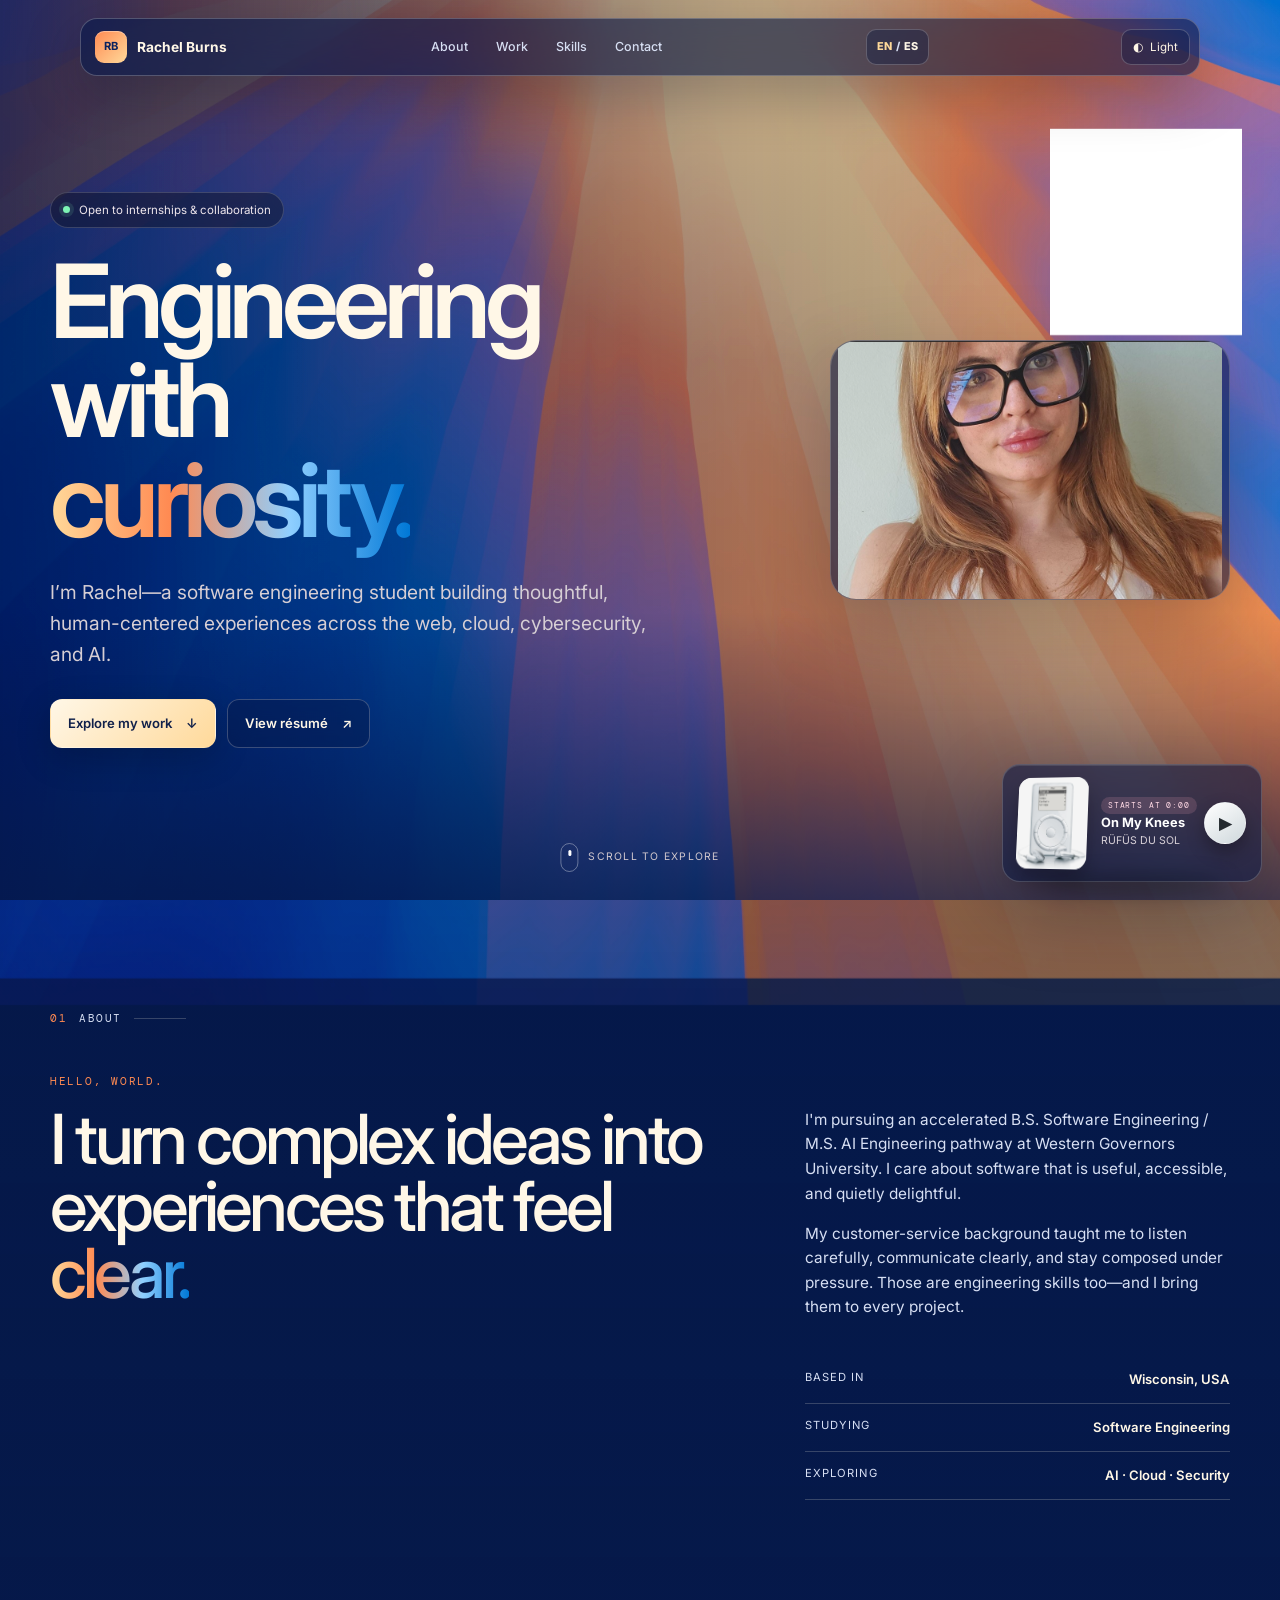
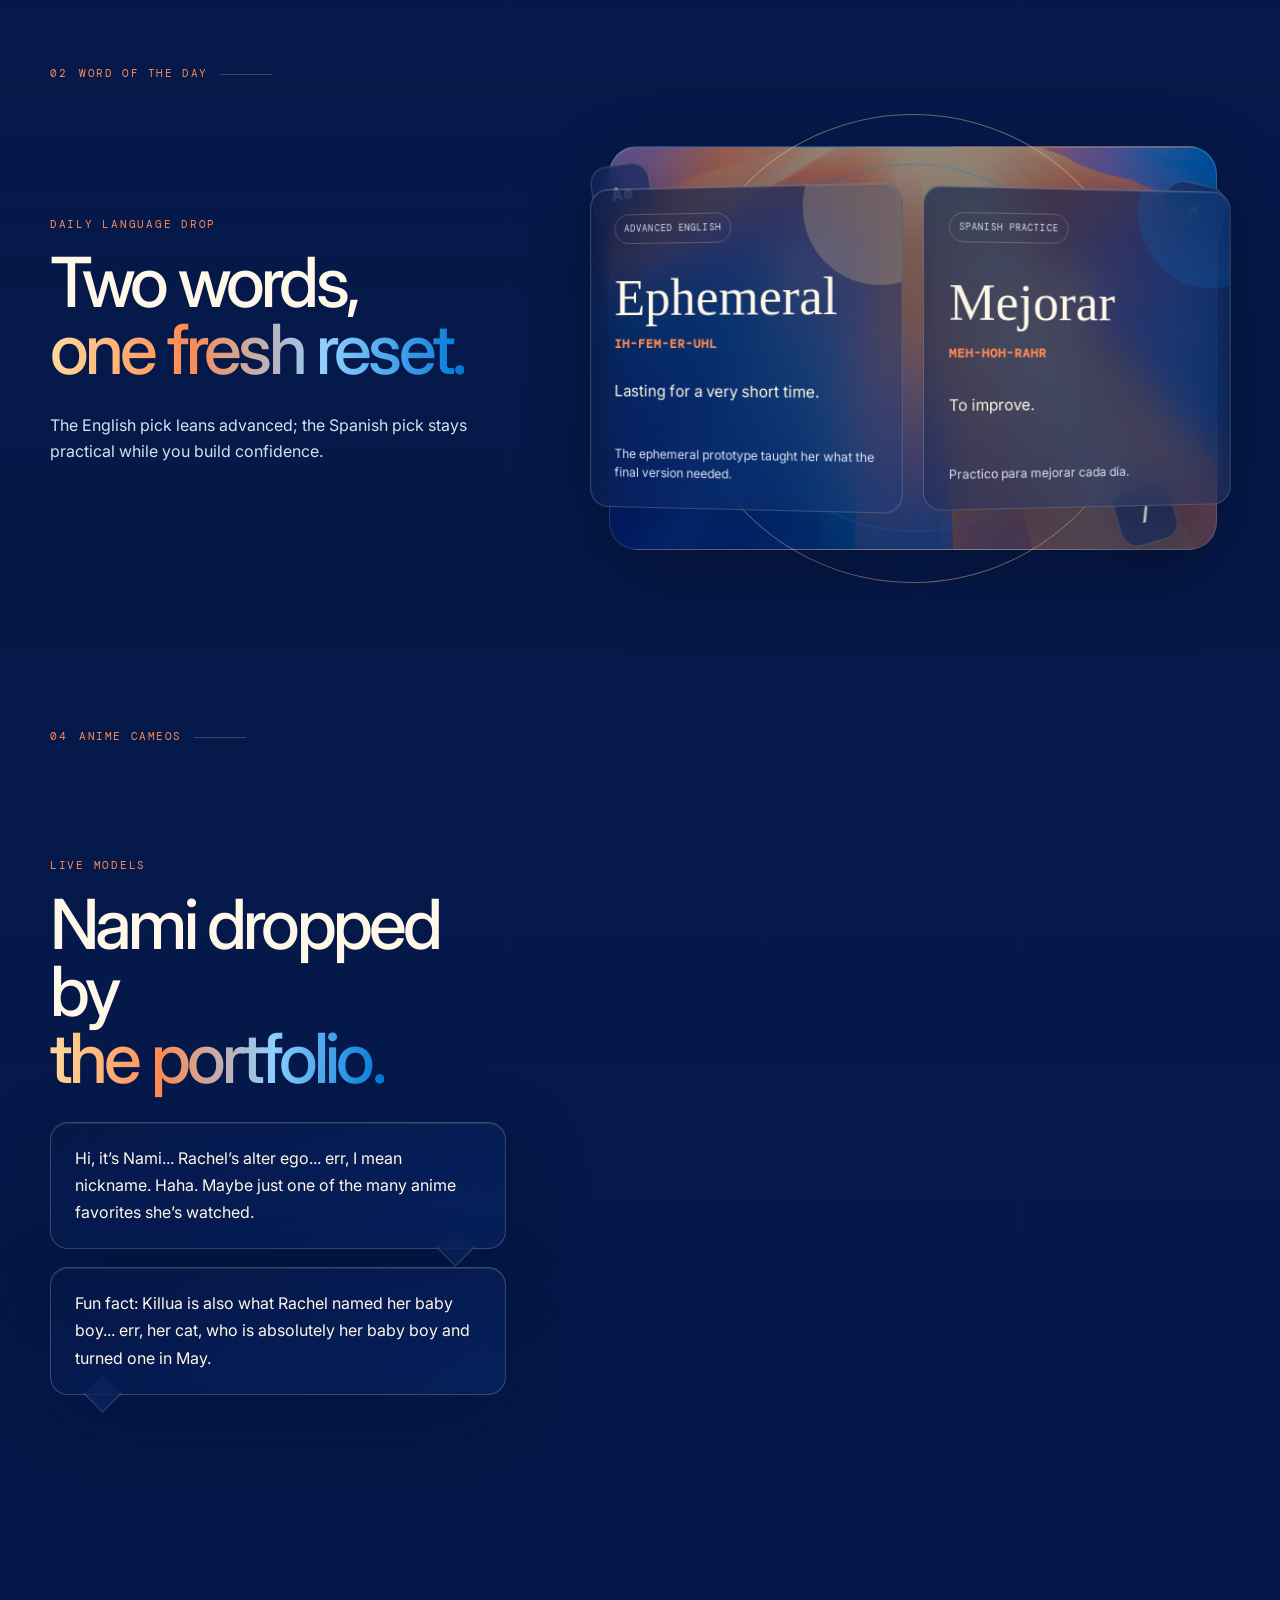
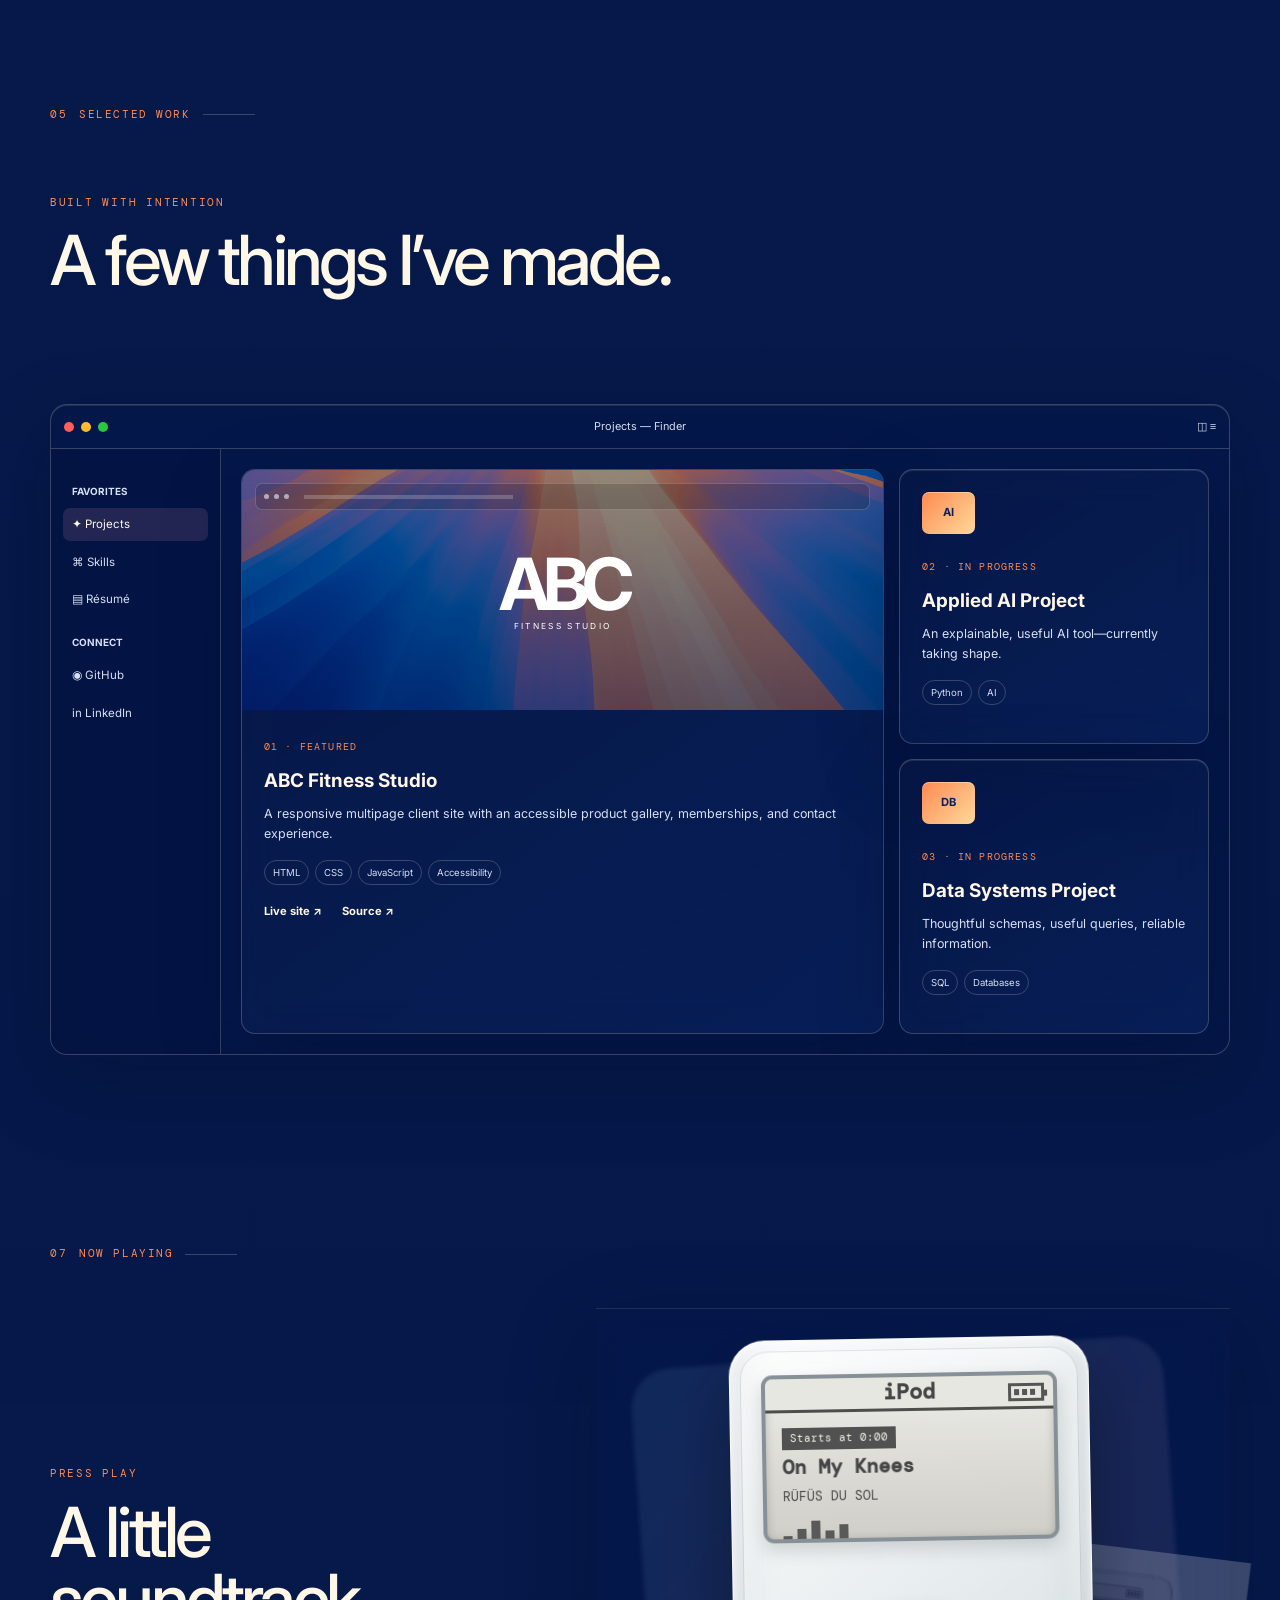
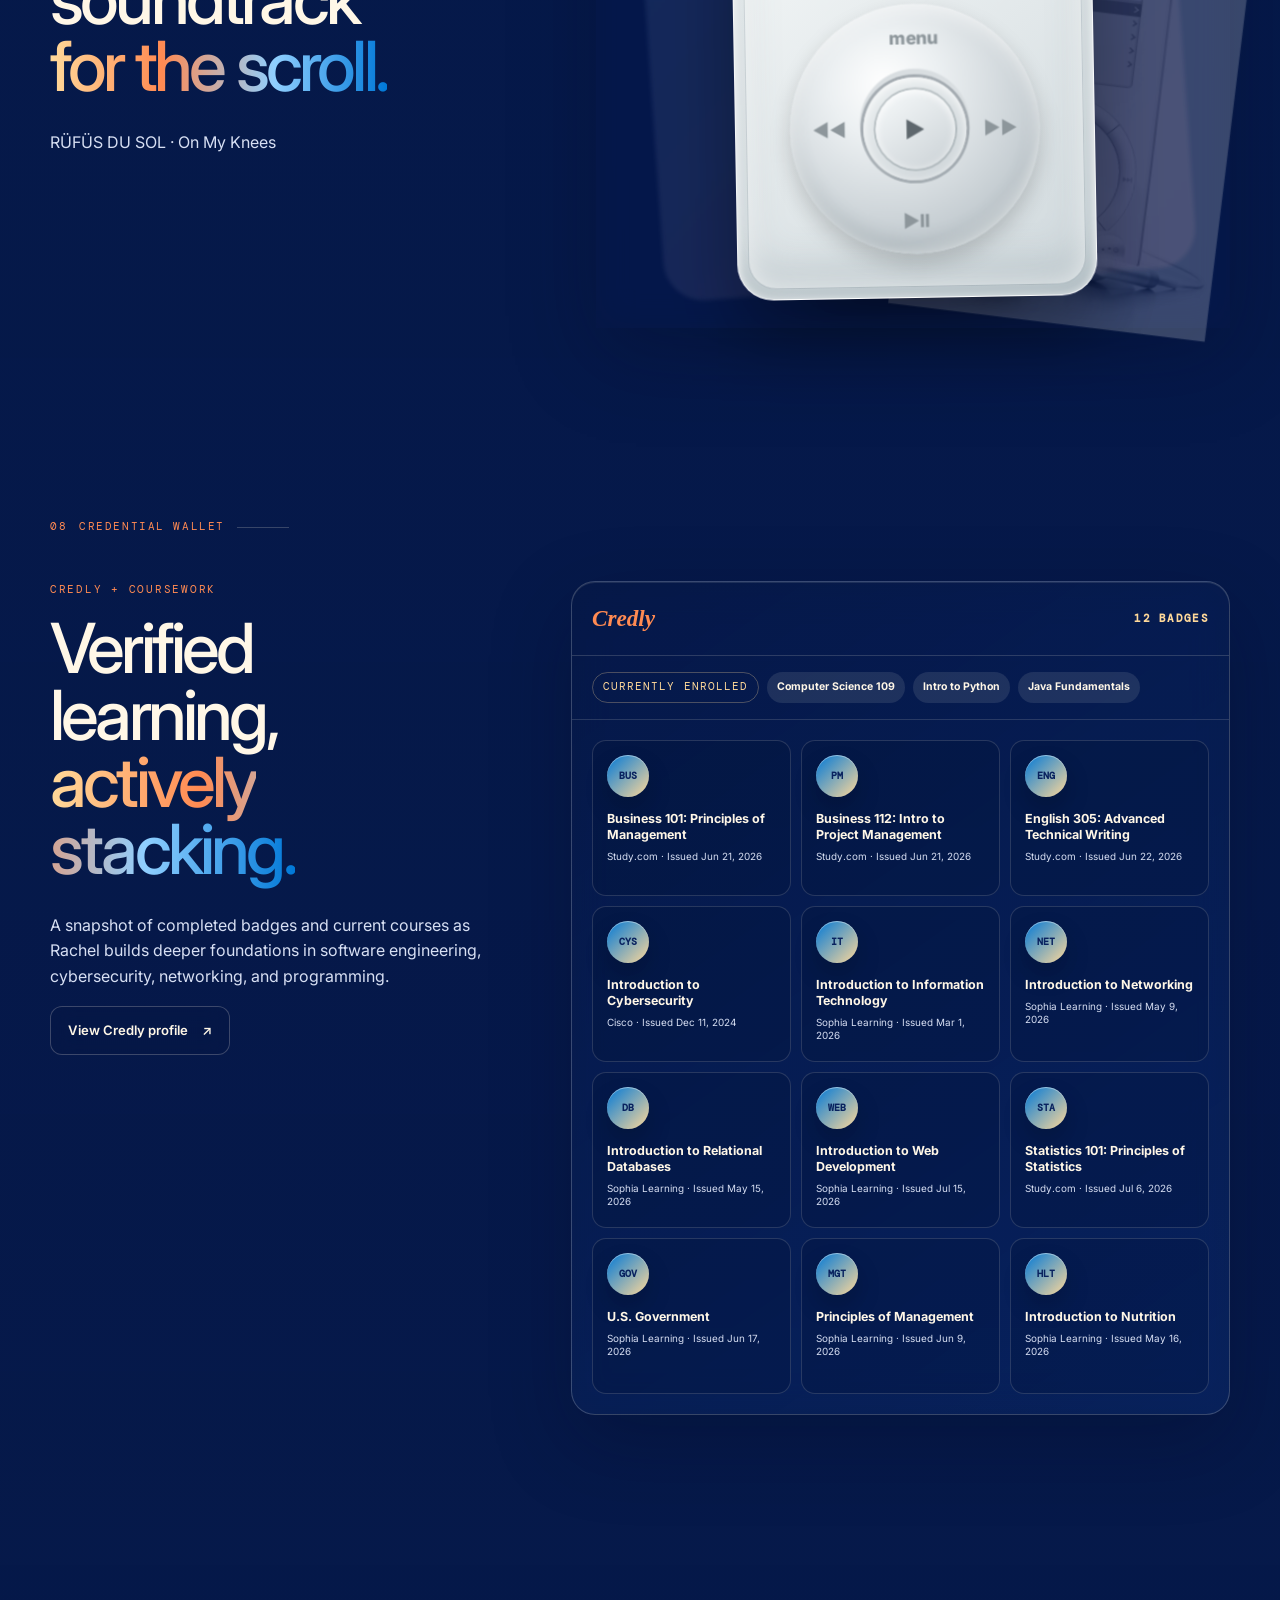
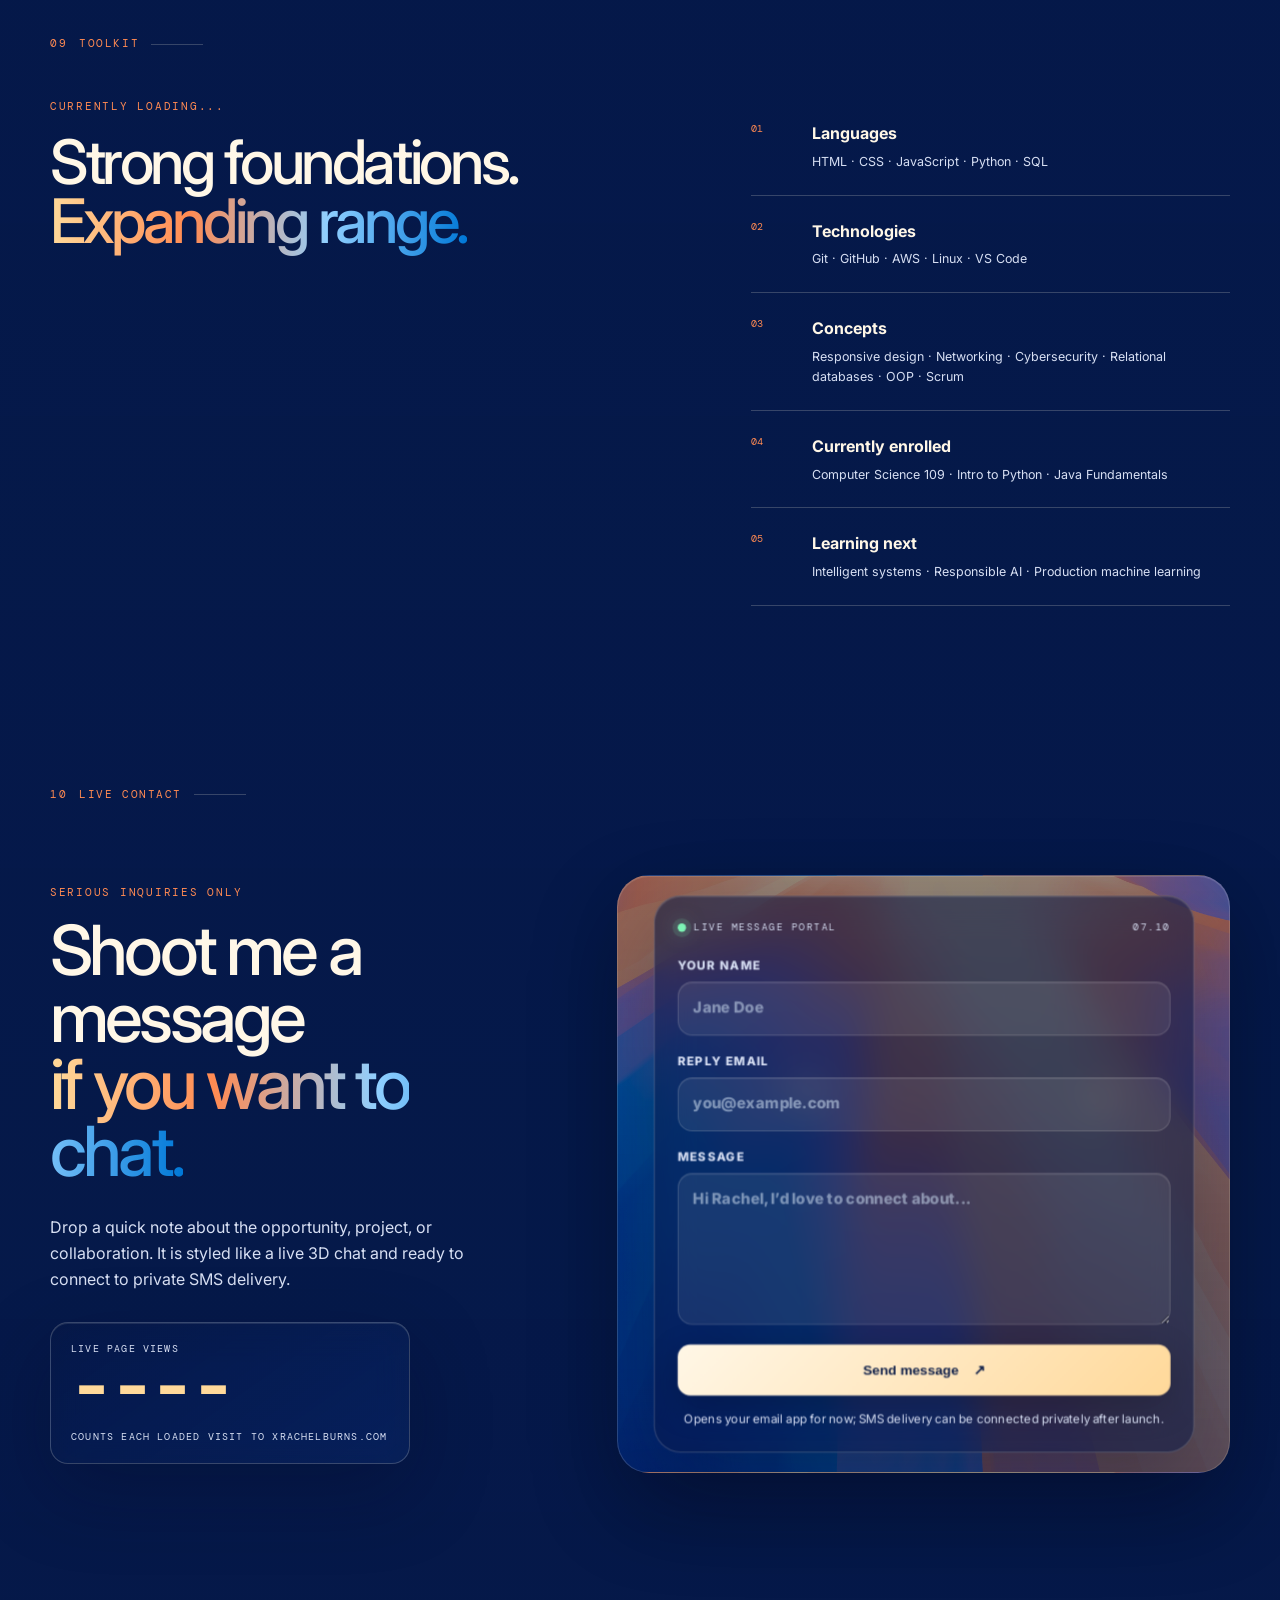
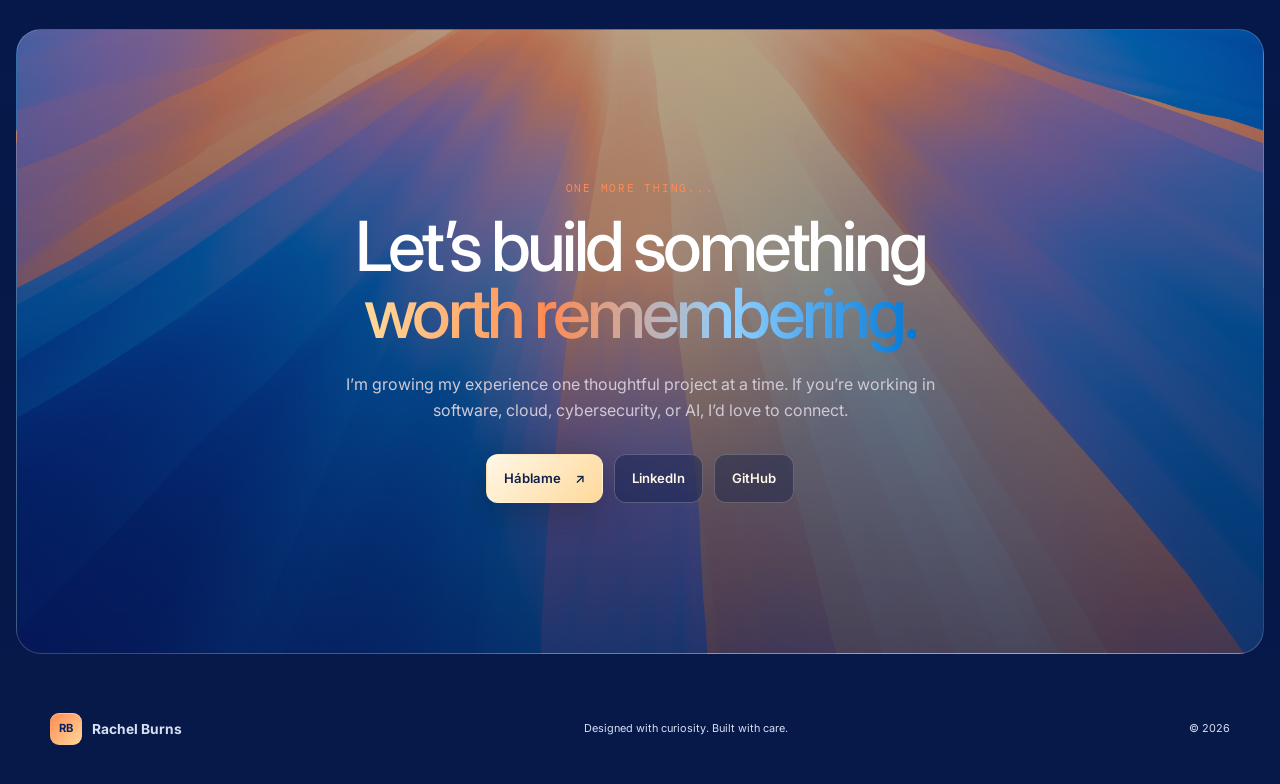
==== index.html @ 2a65720f "Adjust credential section numbering" ====
<!doctype html>
<html lang="en">
<head>
  <meta charset="utf-8">
  <meta name="viewport" content="width=device-width, initial-scale=1">
  <meta name="description" content="Rachel Burns is a software engineering student creating thoughtful web, cloud, cybersecurity, and AI experiences.">
  <meta name="theme-color" content="#17131f">
  <title>Rachel Burns — Software Engineer</title>
  <link rel="preconnect" href="https://fonts.googleapis.com">
  <link rel="preconnect" href="https://fonts.gstatic.com" crossorigin>
  <link href="https://fonts.googleapis.com/css2?family=DM+Mono:wght@400;500&family=Inter:wght@400;500;600;700&display=swap" rel="stylesheet">
  <link rel="stylesheet" href="styles.css?v=20260804-credentials">
  <script src="https://static.sketchfab.com/api/sketchfab-viewer-1.12.1.js" defer></script>
  <script src="script.js?v=20260804-credentials" defer></script>
</head>
<body>
  <a class="skip-link" href="#main">Skip to content</a>
  <div class="ambient" aria-hidden="true"></div>
  <aside class="floating-luffy" aria-label="Interactive floating 3D model of Luffy Gear 5">
    <div class="sketchfab-embed-wrapper character-model luffy-float-model">
      <iframe title="Luffy Gear 5 _ Animation" data-sketchfab-uid="fc095c81ddce475284327e21ee6ce601" frameborder="0" allowtransparency="true" allowfullscreen mozallowfullscreen="true" webkitallowfullscreen="true" allow="autoplay; fullscreen; xr-spatial-tracking" xr-spatial-tracking execution-while-out-of-viewport execution-while-not-rendered web-share src="https://sketchfab.com/models/fc095c81ddce475284327e21ee6ce601/embed?autostart=1&preload=1&transparent=1&ui_infos=0&ui_controls=0&ui_stop=0&ui_watermark=0&ui_watermark_link=0&ui_hint=0&ui_theme=dark&ui_ar=0&ui_vr=0&ui_settings=0&ui_fullscreen=0&ui_help=0&ui_inspector=0&ui_annotations=0&dnt=1"></iframe>
      <p class="model-credit">
        <a href="https://sketchfab.com/3d-models/luffy-gear-5---animation-fc095c81ddce475284327e21ee6ce601?utm_medium=embed&utm_campaign=share-popup&utm_content=fc095c81ddce475284327e21ee6ce601" target="_blank" rel="nofollow">Luffy Gear 5 _ Animation</a>
        by <a href="https://sketchfab.com/3DFigures?utm_medium=embed&utm_campaign=share-popup&utm_content=fc095c81ddce475284327e21ee6ce601" target="_blank" rel="nofollow">3D Figures</a>
        on <a href="https://sketchfab.com?utm_medium=embed&utm_campaign=share-popup&utm_content=fc095c81ddce475284327e21ee6ce601" target="_blank" rel="nofollow">Sketchfab</a>
      </p>
    </div>
  </aside>

  <header class="menu-bar">
    <a class="wordmark" href="#home" aria-label="Rachel Burns home"><span>RB</span> Rachel Burns</a>
    <nav aria-label="Primary navigation">
      <a href="#about" data-i18n="navAbout">About</a><a href="#work" data-i18n="navWork">Work</a><a href="#skills" data-i18n="navSkills">Skills</a><a href="#contact" data-i18n="navContact">Contact</a>
    </nav>
    <button class="language-toggle" type="button" aria-label="Switch language" aria-pressed="false"><span>EN</span><i>/</i><span>ES</span></button>
    <button class="theme-toggle" type="button" aria-label="Toggle color theme"><span aria-hidden="true">◐</span><span class="theme-label">Light</span></button>
  </header>

  <main id="main">
    <section class="hero" id="home">
      <div class="hero-wallpaper" aria-hidden="true"></div>
      <div class="hero-content">
        <div class="hero-copy">
          <p class="availability"><i></i> <span data-i18n="availability">Open to internships & collaboration</span></p>
          <h1><span data-i18n="heroTitle">Engineering with</span><br><em data-i18n="heroEmphasis">curiosity.</em></h1>
          <p class="hero-lead" data-i18n="heroLead">I’m Rachel—a software engineering student building thoughtful, human-centered experiences across the web, cloud, cybersecurity, and AI.</p>
          <div class="actions">
            <a class="button primary" href="#work"><span data-i18n="exploreWork">Explore my work</span> <span>↓</span></a>
            <a class="button glass" href="assets/Rachel-Burns-Resume.pdf?v=20260710-one-page" target="_blank"><span data-i18n="viewResume">View résumé</span> <span>↗</span></a>
          </div>
        </div>

        <aside class="profile-window window" aria-label="Rachel Burns profile">
          <div class="window-bar"><span class="lights"><i></i><i></i><i></i></span><span>Profile.jpg</span><span></span></div>
          <figure>
            <img class="profile-color" src="assets/images/rachel-hero-color.png" alt="Portrait of Rachel Burns wearing glasses">
            <img class="profile-bw" src="assets/images/rachel-hero-bw.png" alt="" aria-hidden="true">
            <figcaption><b>Rachel Burns</b><span>Software Engineering · AI</span></figcaption>
          </figure>
        </aside>
      </div>
      <a class="scroll-cue" href="#about"><span></span> Scroll to explore</a>
    </section>

    <section class="section intro" id="about">
      <div class="section-index"><span>01</span> About</div>
      <div class="intro-grid">
        <div>
          <p class="overline">HELLO, WORLD.</p>
          <h2><span data-i18n="aboutTitle">I turn complex ideas into experiences that feel</span> <em data-i18n="aboutEmphasis">clear.</em></h2>
        </div>
        <div class="intro-copy">
          <p data-i18n="aboutCopyOne">I'm pursuing an accelerated B.S. Software Engineering / M.S. AI Engineering pathway at Western Governors University. I care about software that is useful, accessible, and quietly delightful.</p>
          <p data-i18n="aboutCopyTwo">My customer-service background taught me to listen carefully, communicate clearly, and stay composed under pressure. Those are engineering skills too—and I bring them to every project.</p>
          <dl class="facts"><div><dt data-i18n="basedIn">Based in</dt><dd data-i18n="basedPlace">Wisconsin, USA</dd></div><div><dt data-i18n="studying">Studying</dt><dd data-i18n="studyName">Software Engineering</dd></div><div><dt data-i18n="exploring">Exploring</dt><dd data-i18n="exploreAreas">AI · Cloud · Security</dd></div></dl>
        </div>
      </div>
    </section>

    <section class="section word-section" aria-labelledby="word-title">
      <div class="section-index"><span>02</span> <span data-i18n="wordIndex">Word of the day</span></div>
      <div class="word-grid">
        <div>
          <p class="overline" data-i18n="wordOverline">DAILY LANGUAGE DROP</p>
          <h2 id="word-title"><span data-i18n="wordTitle">Two words,</span><br><em data-i18n="wordEmphasis">one fresh reset.</em></h2>
          <p class="word-copy" data-i18n="wordCopy">The English pick leans advanced; the Spanish pick stays practical while you build confidence.</p>
        </div>
        <div class="word-3d-stage" aria-live="polite">
          <div class="word-halo" aria-hidden="true"></div>
          <div class="word-ring ring-one" aria-hidden="true"></div>
          <div class="word-ring ring-two" aria-hidden="true"></div>
          <span class="floating-glyph glyph-one" aria-hidden="true">Aa</span>
          <span class="floating-glyph glyph-two" aria-hidden="true">ñ</span>
          <span class="floating-glyph glyph-three" aria-hidden="true">/</span>
          <div class="word-cards">
            <article class="word-card english-word">
              <span class="word-tag" data-i18n="englishWordLabel">Advanced English</span>
              <h3 data-word="english-term">Liminal</h3>
              <p class="pronunciation" data-word="english-pronunciation">LIM-uh-nuhl</p>
              <p data-word="english-definition">At a threshold or transition point.</p>
              <small data-word="english-example">She stood in the liminal space between student and engineer.</small>
            </article>
            <article class="word-card spanish-word">
              <span class="word-tag" data-i18n="spanishWordLabel">Spanish practice</span>
              <h3 data-word="spanish-term">Aprender</h3>
              <p class="pronunciation" data-word="spanish-pronunciation">ah-pren-DEHR</p>
              <p data-word="spanish-definition">To learn.</p>
              <small data-word="spanish-example">Quiero aprender algo nuevo hoy.</small>
            </article>
          </div>
        </div>
      </div>
    </section>

    <section class="section nami-section" aria-labelledby="nami-title">
      <div class="section-index"><span>04</span> <span data-i18n="namiIndex">Anime cameos</span></div>
      <div class="nami-grid">
        <div class="nami-copy">
          <p class="overline" data-i18n="namiOverline">LIVE MODEL</p>
          <h2 id="nami-title"><span data-i18n="namiTitle">Nami dropped by</span><br><em data-i18n="namiEmphasis">the portfolio.</em></h2>
          <div class="nami-bubble">
            <p data-i18n="namiQuote">Hi, it’s Nami... Rachel’s alter ego... err, I mean nickname. Haha. Maybe just one of the many anime favorites she’s watched.</p>
          </div>
          <div class="nami-bubble killua-bubble">
            <p data-i18n="killuaFact">Fun fact: Killua is also what Rachel named her baby boy... err, her cat, who is absolutely her baby boy and turned one in May.</p>
          </div>
        </div>
        <div class="anime-model-stack">
          <div class="nami-model-card" aria-label="Animated 3D model of Nami from One Piece">
            <div class="sketchfab-embed-wrapper character-model nami-float-model">
              <iframe title="one piece bounty rush nami (thriller bark)" data-sketchfab-uid="3514079aab1d415c91f206bb3f3262cc" frameborder="0" allowtransparency="true" allowfullscreen mozallowfullscreen="true" webkitallowfullscreen="true" allow="autoplay; fullscreen; xr-spatial-tracking" xr-spatial-tracking execution-while-out-of-viewport execution-while-not-rendered web-share src="https://sketchfab.com/models/3514079aab1d415c91f206bb3f3262cc/embed?autostart=1&preload=1&transparent=1&ui_infos=0&ui_controls=0&ui_stop=0&ui_watermark=0&ui_watermark_link=0&ui_hint=0&ui_theme=dark&ui_ar=0&ui_vr=0&ui_settings=0&ui_fullscreen=0&ui_help=0&ui_inspector=0&ui_annotations=0&dnt=1"></iframe>
              <p class="model-credit">
                <a href="https://sketchfab.com/3d-models/one-piece-bounty-rush-nami-thriller-bark-3514079aab1d415c91f206bb3f3262cc?utm_medium=embed&utm_campaign=share-popup&utm_content=3514079aab1d415c91f206bb3f3262cc" target="_blank" rel="nofollow">one piece bounty rush nami (thriller bark)</a>
                by <a href="https://sketchfab.com/primalfrom12?utm_medium=embed&utm_campaign=share-popup&utm_content=3514079aab1d415c91f206bb3f3262cc" target="_blank" rel="nofollow">emperor_prime</a>
                on <a href="https://sketchfab.com?utm_medium=embed&utm_campaign=share-popup&utm_content=3514079aab1d415c91f206bb3f3262cc" target="_blank" rel="nofollow">Sketchfab</a>
              </p>
            </div>
          </div>
          <div class="nami-model-card killua-model-card" aria-label="Animated 3D model of Godspeed Killua from Hunter x Hunter">
            <div class="sketchfab-embed-wrapper character-model killua-float-model">
              <iframe title="Godspeed Killua" data-sketchfab-uid="56ce35ab533e4e58838252ea903e8da4" frameborder="0" allowtransparency="true" allowfullscreen mozallowfullscreen="true" webkitallowfullscreen="true" allow="autoplay; fullscreen; xr-spatial-tracking" xr-spatial-tracking execution-while-out-of-viewport execution-while-not-rendered web-share loading="lazy" src="https://sketchfab.com/models/56ce35ab533e4e58838252ea903e8da4/embed?autospin=1&autostart=1&preload=1&transparent=1&ui_infos=0&ui_controls=0&ui_stop=0&ui_watermark=0&ui_watermark_link=0&ui_hint=0&ui_theme=dark&ui_ar=0&ui_vr=0&ui_settings=0&ui_fullscreen=0&ui_help=0&ui_inspector=0&ui_annotations=0&dnt=1"></iframe>
              <p class="model-credit">
                <a href="https://sketchfab.com/3d-models/godspeed-killua-56ce35ab533e4e58838252ea903e8da4?utm_medium=embed&utm_campaign=share-popup&utm_content=56ce35ab533e4e58838252ea903e8da4" target="_blank" rel="nofollow">Godspeed Killua</a>
                by <a href="https://sketchfab.com/notoday?utm_medium=embed&utm_campaign=share-popup&utm_content=56ce35ab533e4e58838252ea903e8da4" target="_blank" rel="nofollow">Notoday</a>
                on <a href="https://sketchfab.com?utm_medium=embed&utm_campaign=share-popup&utm_content=56ce35ab533e4e58838252ea903e8da4" target="_blank" rel="nofollow">Sketchfab</a>
              </p>
            </div>
          </div>
        </div>
      </div>
    </section>

    <section class="desktop-section" id="work">
      <div class="section section-heading"><div class="section-index"><span>05</span> <span data-i18n="workIndex">Selected work</span></div><p class="overline" data-i18n="workOverline">BUILT WITH INTENTION</p><h2 data-i18n="workTitle">A few things I’ve made.</h2></div>
      <div class="project-window window">
        <div class="window-bar"><span class="lights"><i></i><i></i><i></i></span><span>Projects — Finder</span><span class="view-icons">◫  ≡</span></div>
        <div class="finder">
          <aside><b>Favorites</b><a class="active" href="#work">✦ Projects</a><a href="#skills">⌘ Skills</a><a href="assets/Rachel-Burns-Resume.pdf?v=20260710-one-page" target="_blank">▤ Résumé</a><b>Connect</b><a href="https://github.com/xrachelburns" target="_blank" rel="noreferrer">◉ GitHub</a><a href="https://www.linkedin.com/in/xrachelburns" target="_blank" rel="noreferrer">in LinkedIn</a></aside>
          <div class="project-grid">
            <article class="project-card featured">
              <div class="project-art fitness"><div class="mini-browser"><i></i><i></i><i></i><span></span></div><b>ABC</b><small>FITNESS STUDIO</small></div>
              <div class="project-copy"><span class="project-number">01 · FEATURED</span><h3>ABC Fitness Studio</h3><p>A responsive multipage client site with an accessible product gallery, memberships, and contact experience.</p><ul><li>HTML</li><li>CSS</li><li>JavaScript</li><li>Accessibility</li></ul><div class="project-links"><a href="https://xrachelburns.github.io/ABC-Fitness-Studio/" target="_blank" rel="noreferrer">Live site ↗</a><a href="https://github.com/xrachelburns/ABC-Fitness-Studio" target="_blank" rel="noreferrer">Source ↗</a></div></div>
            </article>
            <article class="project-card soon"><div class="folder-icon">AI</div><span class="project-number">02 · IN PROGRESS</span><h3>Applied AI Project</h3><p>An explainable, useful AI tool—currently taking shape.</p><ul><li>Python</li><li>AI</li></ul></article>
            <article class="project-card soon"><div class="folder-icon coral">DB</div><span class="project-number">03 · IN PROGRESS</span><h3>Data Systems Project</h3><p>Thoughtful schemas, useful queries, reliable information.</p><ul><li>SQL</li><li>Databases</li></ul></article>
          </div>
        </div>
      </div>
    </section>

    <section class="section ipod-section" aria-labelledby="ipod-title">
      <div class="section-index"><span>07</span> <span data-i18n="ipodIndex">Now playing</span></div>
      <div class="ipod-grid">
        <div>
          <p class="overline" data-i18n="ipodOverline">PRESS PLAY</p>
          <h2 id="ipod-title"><span data-i18n="ipodTitle">A little soundtrack</span><br><em data-i18n="ipodEmphasis">for the scroll.</em></h2>
          <p class="ipod-copy">RÜFÜS DU SOL · On My Knees</p>
        </div>
        <div class="ipod-stage" aria-label="Interactive iPod music player for On My Knees by RÜFÜS DU SOL">
          <img class="ipod-reference" src="assets/images/ipod-reference.png" alt="" aria-hidden="true">
          <div class="ipod-device">
            <div class="ipod-screen">
              <div class="ipod-top"><span>iPod</span><span class="battery"></span></div>
              <div class="ipod-track">
                <span class="ipod-state">Starts at 0:00</span>
                <strong>On My Knees</strong>
                <em>RÜFÜS DU SOL</em>
                <div class="ipod-bars" aria-hidden="true"><i></i><i></i><i></i><i></i><i></i></div>
              </div>
            </div>
            <div class="ipod-wheel">
              <span class="wheel-menu">menu</span>
              <span class="wheel-back">◀◀</span>
              <span class="wheel-next">▶▶</span>
              <button class="ipod-play" type="button" data-ipod-play aria-label="Play On My Knees from the beginning" aria-pressed="false">▶</button>
              <span class="wheel-bottom">▶Ⅱ</span>
            </div>
          </div>
        </div>
      </div>
    </section>

    <section class="section credentials-section" id="credentials">
      <div class="section-index"><span>08</span> <span data-i18n="credentialsIndex">Credential wallet</span></div>
      <div class="credentials-grid">
        <div>
          <p class="overline" data-i18n="credentialsOverline">CREDLY + COURSEWORK</p>
          <h2><span data-i18n="credentialsTitle">Verified learning,</span><br><em data-i18n="credentialsEmphasis">actively stacking.</em></h2>
          <p class="credentials-copy" data-i18n="credentialsCopy">A snapshot of completed badges and current courses as Rachel builds deeper foundations in software engineering, cybersecurity, networking, and programming.</p>
          <a class="button glass" href="https://www.credly.com/users/xrachelburns/badges" target="_blank" rel="noreferrer">View Credly profile <span>↗</span></a>
        </div>
        <div class="credential-wallet" aria-label="Rachel Burns credential wallet">
          <div class="wallet-header">
            <span>Credly</span>
            <strong>12 badges</strong>
          </div>
          <div class="course-strip" aria-label="Current enrollment">
            <span data-i18n="currentCourses">Currently enrolled</span>
            <b>Computer Science 109</b>
            <b>Intro to Python</b>
            <b>Java Fundamentals</b>
          </div>
          <div class="badge-grid">
            <article><span>BUS</span><h3>Business 101: Principles of Management</h3><p>Study.com · Issued Jun 21, 2026</p></article>
            <article><span>PM</span><h3>Business 112: Intro to Project Management</h3><p>Study.com · Issued Jun 21, 2026</p></article>
            <article><span>ENG</span><h3>English 305: Advanced Technical Writing</h3><p>Study.com · Issued Jun 22, 2026</p></article>
            <article><span>CYS</span><h3>Introduction to Cybersecurity</h3><p>Cisco · Issued Dec 11, 2024</p></article>
            <article><span>IT</span><h3>Introduction to Information Technology</h3><p>Sophia Learning · Issued Mar 1, 2026</p></article>
            <article><span>NET</span><h3>Introduction to Networking</h3><p>Sophia Learning · Issued May 9, 2026</p></article>
            <article><span>DB</span><h3>Introduction to Relational Databases</h3><p>Sophia Learning · Issued May 15, 2026</p></article>
            <article><span>WEB</span><h3>Introduction to Web Development</h3><p>Sophia Learning · Issued Jul 15, 2026</p></article>
            <article><span>STA</span><h3>Statistics 101: Principles of Statistics</h3><p>Study.com · Issued Jul 6, 2026</p></article>
            <article><span>GOV</span><h3>U.S. Government</h3><p>Sophia Learning · Issued Jun 17, 2026</p></article>
            <article><span>MGT</span><h3>Principles of Management</h3><p>Sophia Learning · Issued Jun 9, 2026</p></article>
            <article><span>HLT</span><h3>Introduction to Nutrition</h3><p>Sophia Learning · Issued May 16, 2026</p></article>
          </div>
        </div>
      </div>
    </section>

    <section class="section skills" id="skills">
      <div class="section-index"><span>09</span> <span data-i18n="skillsIndex">Toolkit</span></div>
      <div class="skills-grid"><div><p class="overline" data-i18n="skillsOverline">CURRENTLY LOADING...</p><h2><span data-i18n="skillsTitle">Strong foundations.</span><br><em data-i18n="skillsEmphasis">Expanding range.</em></h2></div><div class="skill-list"><article><span>01</span><div><h3 data-i18n="languages">Languages</h3><p>HTML · CSS · JavaScript · Python · SQL</p></div></article><article><span>02</span><div><h3 data-i18n="technologies">Technologies</h3><p>Git · GitHub · AWS · Linux · VS Code</p></div></article><article><span>03</span><div><h3 data-i18n="concepts">Concepts</h3><p data-i18n="conceptsCopy">Responsive design · Networking · Cybersecurity · Relational databases · OOP · Scrum</p></div></article><article><span>04</span><div><h3 data-i18n="currentCourses">Currently enrolled</h3><p>Computer Science 109 · Intro to Python · Java Fundamentals</p></div></article><article><span>05</span><div><h3 data-i18n="learningNext">Learning next</h3><p data-i18n="learningCopy">Intelligent systems · Responsible AI · Production machine learning</p></div></article></div></div>
    </section>

    <section class="section connect-section" aria-labelledby="chat-title">
      <div class="section-index"><span>10</span> <span data-i18n="chatIndex">Live contact</span></div>
      <div class="connect-grid">
        <div>
          <p class="overline" data-i18n="chatOverline">SERIOUS INQUIRIES ONLY</p>
          <h2 id="chat-title"><span data-i18n="chatTitle">Shoot me a message</span><br><em data-i18n="chatEmphasis">if you want to chat.</em></h2>
          <p class="chat-copy" data-i18n="chatCopy">Drop a quick note about the opportunity, project, or collaboration. It is styled like a live 3D chat and ready to connect to private SMS delivery.</p>
          <div class="visitor-counter" aria-live="polite">
            <span data-i18n="visitorLabel">Live page views</span>
            <strong data-visitor-count>0205</strong>
            <small data-i18n="visitorSince">Counts each loaded visit to xrachelburns.com</small>
          </div>
        </div>
        <div class="chat-3d-stage" aria-label="Immersive message form">
          <div class="chat-orbit orbit-a" aria-hidden="true"></div>
          <div class="chat-orbit orbit-b" aria-hidden="true"></div>
          <form class="chat-card" data-chat-form>
            <div class="chat-topline">
              <span class="chat-status"><i></i><span data-i18n="chatStatus">Live message portal</span></span>
              <span class="chat-date">07.10</span>
            </div>
            <label>
              <span data-i18n="chatName">Your name</span>
              <input name="name" autocomplete="name" required placeholder="Jane Doe">
            </label>
            <label>
              <span data-i18n="chatReply">Reply email</span>
              <input name="email" type="email" autocomplete="email" required placeholder="you@example.com">
            </label>
            <label>
              <span data-i18n="chatMessage">Message</span>
              <textarea name="message" rows="5" required placeholder="Hi Rachel, I’d love to connect about..."></textarea>
            </label>
            <button class="button primary chat-submit" type="submit"><span data-i18n="chatSend">Send message</span> <span>↗</span></button>
            <p class="chat-note" data-chat-note data-i18n="chatNote">Opens your email app for now; SMS delivery can be connected privately after launch.</p>
          </form>
        </div>
      </div>
    </section>

    <section class="contact" id="contact">
      <div class="contact-glow"></div><p class="overline" data-i18n="contactOverline">ONE MORE THING...</p><h2><span data-i18n="contactTitle">Let’s build something</span><br><em data-i18n="contactEmphasis">worth remembering.</em></h2><p data-i18n="contactCopy">I’m growing my experience one thoughtful project at a time. If you’re working in software, cloud, cybersecurity, or AI, I’d love to connect.</p><div class="actions"><a class="button primary" href="mailto:dossier@xrachelburns.com" data-nami-sound>Háblame <span>↗</span></a><a class="button glass" href="https://www.linkedin.com/in/xrachelburns" target="_blank" rel="noreferrer">LinkedIn</a><a class="button glass" href="https://github.com/xrachelburns" target="_blank" rel="noreferrer">GitHub</a></div>
    </section>
  </main>

  <aside class="ipod-floating-player" aria-label="Floating iPod song player for On My Knees by RÜFÜS DU SOL">
    <img src="assets/images/ipod-reference.png" alt="" aria-hidden="true">
    <div class="ipod-float-copy">
      <span class="ipod-float-state">Starts at 0:00</span>
      <strong>On My Knees</strong>
      <em>RÜFÜS DU SOL</em>
    </div>
    <button class="ipod-float-play" type="button" data-ipod-play aria-label="Play On My Knees from the beginning" aria-pressed="false">▶</button>
  </aside>

  <footer><a class="wordmark" href="#home"><span>RB</span> Rachel Burns</a><p>Designed with curiosity. Built with care.</p><p>© <span id="year"></span></p></footer>
</body>
</html>
---- styles.css ----
:root{--bg:#121017;--bg2:#1b1722;--panel:rgba(31,27,39,.82);--panel-solid:#201b28;--text:#f8f6fb;--muted:#aaa3b1;--line:rgba(255,255,255,.13);--pink:#ff7daf;--blue:#78b7ff;--violet:#aa88ff;--max:1180px;color-scheme:dark}
*{box-sizing:border-box}html{scroll-behavior:smooth;overflow-x:hidden}body{margin:0;overflow-x:hidden;background:var(--bg);color:var(--text);font-family:Inter,-apple-system,BlinkMacSystemFont,"Segoe UI",sans-serif;line-height:1.6}body.light{--bg:#f2f1f5;--bg2:#e8e6ed;--panel:rgba(255,255,255,.82);--panel-solid:#fff;--text:#19161d;--muted:#69636f;--line:rgba(20,15,25,.13);color-scheme:light}a{color:inherit}.skip-link{position:fixed;z-index:200;top:10px;left:10px;padding:10px 14px;background:var(--text);color:var(--bg);transform:translateY(-160%)}.skip-link:focus{transform:none}:focus-visible{outline:3px solid var(--blue);outline-offset:4px}.ambient{position:fixed;inset:0;pointer-events:none;z-index:-1;background:radial-gradient(circle at 12% 25%,rgba(170,136,255,.11),transparent 28%),radial-gradient(circle at 85% 60%,rgba(255,125,175,.08),transparent 32%)}
.menu-bar{position:fixed;z-index:100;top:14px;left:50%;width:min(calc(100% - 28px),var(--max));height:58px;display:flex;align-items:center;justify-content:space-between;padding:7px 9px 7px 14px;border:1px solid var(--line);border-radius:17px;background:rgba(18,16,23,.7);backdrop-filter:blur(24px) saturate(1.4);box-shadow:0 18px 55px rgba(0,0,0,.2);transform:translateX(-50%)}body.light .menu-bar{background:rgba(255,255,255,.72)}.wordmark{display:flex;align-items:center;gap:10px;font-size:.86rem;font-weight:700;text-decoration:none}.wordmark span{display:grid;place-items:center;width:32px;height:32px;border-radius:9px;background:linear-gradient(135deg,var(--pink),var(--violet));color:#fff;font-size:.7rem;box-shadow:inset 0 1px 0 rgba(255,255,255,.35)}nav{display:flex;gap:4px}nav a{padding:8px 12px;border-radius:9px;color:var(--muted);font-size:.78rem;text-decoration:none}nav a:hover,nav a[aria-current=page]{background:rgba(255,255,255,.08);color:var(--text)}.theme-toggle{display:flex;align-items:center;gap:7px;padding:8px 11px;border:1px solid var(--line);border-radius:10px;background:rgba(255,255,255,.06);color:var(--text);font:inherit;font-size:.72rem;cursor:pointer}
.hero{position:relative;min-height:100svh;display:grid;align-items:center;overflow:hidden;padding:120px 24px 80px}.hero-wallpaper{position:absolute;inset:0;background:linear-gradient(90deg,rgba(12,9,16,.94) 0%,rgba(12,9,16,.73) 48%,rgba(12,9,16,.3)),url('assets/images/macos-fusion.jpg') center/cover}.hero-wallpaper:after{content:"";position:absolute;inset:0;background:linear-gradient(to bottom,transparent 70%,var(--bg)),radial-gradient(circle at 72% 48%,transparent 0,rgba(10,8,14,.2) 50%,rgba(10,8,14,.6) 100%)}.hero-content{position:relative;width:min(100%,var(--max));margin:auto;display:grid;grid-template-columns:1.1fr .72fr;gap:clamp(50px,7vw,110px);align-items:center}.availability{display:inline-flex;align-items:center;gap:9px;margin:0 0 24px;padding:8px 12px;border:1px solid rgba(255,255,255,.15);border-radius:99px;background:rgba(10,8,15,.28);color:#e6e0ea;font-size:.72rem;backdrop-filter:blur(12px)}.availability i{width:7px;height:7px;border-radius:50%;background:#7df4b5;box-shadow:0 0 0 4px rgba(125,244,181,.12)}h1,h2,h3,p{margin-top:0}h1,h2{letter-spacing:-.055em;line-height:.97}h1{max-width:780px;margin-bottom:27px;font-size:clamp(4rem,8vw,7.5rem);font-weight:600}h1 em,h2 em{font-style:normal;background:linear-gradient(90deg,var(--pink),#d89bff,var(--blue));-webkit-background-clip:text;background-clip:text;color:transparent}.hero-lead{max-width:620px;margin-bottom:30px;color:#d4ced8;font-size:clamp(1rem,1.7vw,1.2rem)}.actions{display:flex;flex-wrap:wrap;gap:11px}.button{display:inline-flex;align-items:center;justify-content:center;gap:14px;min-height:49px;padding:11px 17px;border:1px solid transparent;border-radius:12px;font-size:.82rem;font-weight:600;text-decoration:none;transition:.2s}.button:hover{transform:translateY(-2px)}.button.primary{background:#f7f5f9;color:#18141d;box-shadow:0 10px 35px rgba(0,0,0,.2)}.button.glass{border-color:rgba(255,255,255,.18);background:rgba(15,12,20,.24);color:#fff;backdrop-filter:blur(12px)}.window{border:1px solid var(--line);border-radius:17px;background:var(--panel);box-shadow:0 35px 90px rgba(0,0,0,.38);backdrop-filter:blur(22px);overflow:hidden}.window-bar{height:44px;display:grid;grid-template-columns:1fr auto 1fr;align-items:center;padding:0 13px;border-bottom:1px solid var(--line);color:var(--muted);font-size:.68rem}.lights{display:flex;gap:7px}.lights i{width:10px;height:10px;border-radius:50%;background:#ff5f57}.lights i:nth-child(2){background:#febc2e}.lights i:nth-child(3){background:#28c840}.profile-window{max-width:400px;justify-self:end;transform:rotate(1.2deg)}.profile-window figure{position:relative;margin:0}.profile-window img{display:block;width:100%;aspect-ratio:4/5;object-fit:cover;object-position:center top}.profile-window figcaption{position:absolute;left:14px;right:14px;bottom:14px;display:flex;justify-content:space-between;align-items:center;padding:11px 13px;border:1px solid rgba(255,255,255,.19);border-radius:11px;background:rgba(15,12,20,.55);color:#fff;backdrop-filter:blur(14px);font-size:.68rem}.profile-window figcaption b{font-size:.78rem}.profile-window figcaption span{color:#d8d0dd}.scroll-cue{position:absolute;bottom:28px;left:50%;display:flex;align-items:center;gap:10px;color:#c9c2ce;font-size:.65rem;letter-spacing:.12em;text-decoration:none;transform:translateX(-50%);text-transform:uppercase}.scroll-cue span{width:18px;height:29px;border:1px solid rgba(255,255,255,.35);border-radius:99px}.scroll-cue span:after{content:"";display:block;width:3px;height:6px;margin:6px auto;background:#fff;border-radius:3px;animation:scroll 1.8s infinite}@keyframes scroll{50%{transform:translateY(8px);opacity:.3}}
.section{width:min(calc(100% - 48px),var(--max));margin:auto;padding:120px 0}.section-index{display:flex;align-items:center;gap:12px;margin-bottom:55px;color:var(--muted);font-family:"DM Mono",monospace;font-size:.7rem;text-transform:uppercase;letter-spacing:.14em}.section-index span{color:var(--pink)}.section-index:after{content:"";width:52px;height:1px;background:var(--line)}.intro-grid,.skills-grid{display:grid;grid-template-columns:1fr .8fr;gap:clamp(50px,8vw,120px)}.overline{margin-bottom:16px;color:var(--pink);font-family:"DM Mono",monospace;font-size:.68rem;letter-spacing:.16em}.section h2,.contact h2{margin-bottom:30px;font-size:clamp(2.8rem,5.4vw,5.6rem);font-weight:500}.intro-copy{padding-top:35px;color:var(--muted);font-size:1.02rem}.facts{margin-top:36px}.facts div{display:flex;justify-content:space-between;gap:24px;padding:13px 0;border-bottom:1px solid var(--line)}.facts dt{font-size:.7rem;text-transform:uppercase;letter-spacing:.1em}.facts dd{margin:0;color:var(--text);font-size:.82rem;font-weight:600}
.desktop-section{padding:25px 0 120px;background:linear-gradient(180deg,transparent,var(--bg2) 18%,var(--bg2) 86%,transparent)}.section-heading{padding-bottom:55px}.section-heading .section-index{margin-bottom:70px}.section-heading h2{margin-bottom:0}.project-window{width:min(calc(100% - 48px),var(--max));margin:auto}.view-icons{text-align:right}.finder{display:grid;grid-template-columns:170px 1fr;min-height:570px}.finder>aside{display:flex;flex-direction:column;gap:5px;padding:20px 12px;border-right:1px solid var(--line);background:rgba(255,255,255,.018)}.finder>aside b{margin:15px 9px 3px;color:var(--muted);font-size:.62rem;text-transform:uppercase}.finder>aside a{padding:7px 9px;border-radius:7px;color:var(--muted);font-size:.72rem;text-decoration:none}.finder>aside a.active,.finder>aside a:hover{background:rgba(170,136,255,.17);color:var(--text)}.project-grid{display:grid;grid-template-columns:1.35fr .65fr;gap:15px;padding:20px}.project-card{border:1px solid var(--line);border-radius:14px;background:rgba(255,255,255,.025);overflow:hidden}.project-card.featured{grid-row:span 2;display:grid;grid-template-rows:240px 1fr}.project-art{display:grid;place-items:center;align-content:center;position:relative;background:linear-gradient(135deg,#b47499,#4e325c);color:#fff}.project-art b{font-size:4.5rem;letter-spacing:-.1em;line-height:1}.project-art small{font-size:.52rem;letter-spacing:.28em}.mini-browser{position:absolute;top:13px;left:13px;right:13px;height:27px;display:flex;align-items:center;gap:5px;padding:0 8px;border:1px solid rgba(255,255,255,.18);border-radius:7px;background:rgba(0,0,0,.16)}.mini-browser i{width:5px;height:5px;border-radius:50%;background:#fff;opacity:.55}.mini-browser span{width:35%;height:4px;margin-left:10px;background:#fff;opacity:.2}.project-copy,.soon{padding:22px}.project-number{color:var(--pink);font-family:"DM Mono",monospace;font-size:.6rem;letter-spacing:.12em}.project-card h3{margin:8px 0 8px;font-size:1.18rem}.project-card p{color:var(--muted);font-size:.78rem}.project-card ul{display:flex;flex-wrap:wrap;gap:6px;padding:0;list-style:none}.project-card li{padding:4px 8px;border:1px solid var(--line);border-radius:99px;color:var(--muted);font-size:.6rem}.project-links{display:flex;gap:20px;margin-top:18px}.project-links a{font-size:.7rem;font-weight:700;text-decoration:none}.folder-icon{width:53px;height:42px;display:grid;place-items:center;margin-bottom:18px;border-radius:7px;background:linear-gradient(135deg,var(--blue),#6979e9);color:#fff;font-size:.7rem;font-weight:700;box-shadow:inset 0 1px rgba(255,255,255,.35)}.folder-icon.coral{background:linear-gradient(135deg,var(--pink),#a35ede)}
.journey-grid{display:grid;grid-template-columns:.7fr 1.2fr;gap:clamp(50px,7vw,100px);align-items:center}.journey-grid>div:first-child>p:not(.overline){color:var(--muted)}kbd{padding:2px 5px;border:1px solid var(--line);border-radius:5px;background:var(--panel-solid);font-family:"DM Mono";font-size:.7rem}.map-legend{display:flex;gap:18px;margin-top:28px;color:var(--muted);font-size:.68rem}.map-legend i{display:inline-block;width:7px;height:7px;margin-right:5px;border-radius:50%}.pink{background:var(--pink)}.blue{background:var(--blue)}.violet{background:var(--violet)}.map-reset{justify-self:end;padding:5px 8px;border:1px solid var(--line);border-radius:6px;background:transparent;color:var(--muted);font:inherit;font-size:.62rem;cursor:pointer}.world{position:relative;height:460px;overflow:hidden;background:linear-gradient(rgba(22,18,29,.84),rgba(22,18,29,.86)),url('assets/images/lake-twilight.jpg') center/cover}.map-grid{position:absolute;inset:0;opacity:.18;background-image:linear-gradient(rgba(255,255,255,.22) 1px,transparent 1px),linear-gradient(90deg,rgba(255,255,255,.22) 1px,transparent 1px);background-size:38px 38px}.path{position:absolute;background:rgba(255,255,255,.08);border:1px dashed rgba(255,255,255,.18)}.path-h{left:-5%;right:-5%;top:49%;height:58px;transform:rotate(-5deg)}.path-v{top:-8%;bottom:-8%;left:48%;width:58px;transform:rotate(8deg)}.map-node{position:absolute;z-index:2;width:64px;height:64px;display:grid;place-items:center;border:1px solid rgba(255,255,255,.19);border-radius:17px;background:rgba(27,20,38,.72);color:#fff;backdrop-filter:blur(12px);font-weight:700}.map-node b{font-size:.56rem;font-weight:500}.map-node.web{top:13%;left:12%}.map-node.cloud{top:15%;right:11%}.map-node.ai{bottom:10%;left:13%}.map-node.security{right:10%;bottom:12%}.guide{--x:0px;--y:0px;position:absolute;z-index:5;left:calc(50% - 22px);top:calc(50% - 30px);width:44px;height:60px;filter:drop-shadow(0 8px 8px rgba(0,0,0,.4));transform:translate(var(--x),var(--y));transition:transform .09s linear}.face{position:absolute;z-index:2;top:12px;left:8px;width:29px;height:26px;border:2px solid #34263d;border-radius:45% 45% 48% 48%;background:#ffd9c4}.face b{position:absolute;top:11px;width:5px;height:6px;border-radius:50%;background:#4e3a64}.face b:first-child{left:5px}.face b:last-child{right:5px}.hair{position:absolute;z-index:3;top:5px;left:4px;width:37px;height:24px;border-radius:50% 55% 35% 25%;background:linear-gradient(135deg,#e9bb78,#b7755d);clip-path:polygon(0 0,100% 0,100% 70%,84% 48%,78% 88%,62% 50%,49% 85%,38% 47%,21% 86%,13% 52%,0 80%)}.body{position:absolute;bottom:0;left:6px;width:33px;height:29px;border:2px solid #34263d;border-radius:14px 14px 8px 8px;background:linear-gradient(135deg,#917cff,#6859c9)}.spark{position:absolute;top:0;right:-5px;color:#fff;font-size:11px;animation:spark 1.5s infinite}@keyframes spark{50%{opacity:.25;transform:scale(.7) rotate(30deg)}}.map-status{position:absolute;left:12px;bottom:10px;margin:0;color:rgba(255,255,255,.68);font-family:"DM Mono",monospace;font-size:.56rem}.wallpaper-strip{display:grid;grid-template-columns:1fr 1.3fr 1fr;gap:10px;width:min(calc(100% - 32px),1400px);margin:30px auto 60px}.wallpaper-strip figure{position:relative;margin:0;overflow:hidden;border-radius:18px}.wallpaper-strip img{display:block;width:100%;height:270px;object-fit:cover;transition:.5s}.wallpaper-strip figure:hover img{transform:scale(1.035)}.wallpaper-strip figcaption{position:absolute;left:15px;bottom:14px;padding:6px 10px;border:1px solid rgba(255,255,255,.18);border-radius:99px;background:rgba(15,12,20,.42);color:#fff;font-size:.64rem;backdrop-filter:blur(12px)}
.skills-grid h2{font-size:clamp(2.7rem,4.8vw,5rem)}.skill-list article{display:grid;grid-template-columns:45px 1fr;gap:16px;padding:23px 0;border-bottom:1px solid var(--line)}.skill-list article>span{color:var(--pink);font-family:"DM Mono",monospace;font-size:.65rem}.skill-list h3{margin-bottom:5px;font-size:1rem}.skill-list p{margin:0;color:var(--muted);font-size:.78rem}.contact{position:relative;width:min(calc(100% - 32px),1400px);margin:20px auto;padding:150px 24px;overflow:hidden;border:1px solid var(--line);border-radius:25px;background:linear-gradient(rgba(15,11,20,.65),rgba(15,11,20,.82)),url('assets/images/color-waves.jpg') center/cover;text-align:center;color:#fff}.contact>*{position:relative}.contact-glow{position:absolute;inset:0;background:radial-gradient(circle at 50% 40%,rgba(170,136,255,.2),transparent 35%)}.contact h2{margin:0 auto 25px}.contact>p:not(.overline){max-width:650px;margin:0 auto 30px;color:#d0c9d5}.contact .actions{justify-content:center}footer{width:min(calc(100% - 48px),var(--max));min-height:110px;display:flex;align-items:center;justify-content:space-between;gap:20px;margin:auto;color:var(--muted);font-size:.68rem}footer p{margin:0}
@media(max-width:850px){.menu-bar nav{display:none}.hero-content,.intro-grid,.skills-grid,.journey-grid{grid-template-columns:1fr}.hero{padding-top:110px}.hero-copy{padding-top:20px}.profile-window{width:min(82%,400px);justify-self:center}.profile-window img{max-height:470px}.scroll-cue{display:none}.finder{grid-template-columns:1fr}.finder>aside{display:none}.project-grid{grid-template-columns:1fr}.project-card.featured{grid-row:auto}.wallpaper-strip{grid-template-columns:1fr 1fr}.wallpaper-strip figure:last-child{display:none}.section{padding:90px 0}.contact{padding:100px 20px}}@media(max-width:520px){.menu-bar{top:8px}.theme-label{display:none}.hero{padding-left:18px;padding-right:18px}.hero-content{gap:35px}h1{font-size:3.55rem}.profile-window{width:100%}.section,.project-window{width:calc(100% - 28px)}.section-index{margin-bottom:38px}.section h2,.contact h2{font-size:2.75rem}.project-grid{padding:10px}.project-card.featured{grid-template-rows:190px 1fr}.world{height:390px}.wallpaper-strip{grid-template-columns:1fr}.wallpaper-strip figure:nth-child(2){display:none}.wallpaper-strip img{height:230px}.facts div{display:block}.facts dd{margin-top:4px}.contact{width:calc(100% - 16px)}footer{flex-direction:column;justify-content:center;text-align:center}}
@media(prefers-reduced-motion:reduce){html{scroll-behavior:auto}*,*:before,*:after{animation-duration:.01ms!important;transition-duration:.01ms!important}}

/* Editorial feminine theme — inspired by Rachel's macOS scenery collection */
:root{--bg:#f7f2f2;--bg2:#eee7ec;--panel:rgba(255,255,255,.78);--panel-solid:#fffaf9;--text:#241c24;--muted:#746a72;--line:rgba(43,29,40,.14);--pink:#c94579;--blue:#6476bb;--violet:#86589c;color-scheme:light}
body{background:var(--bg);color:var(--text)}body.light{--bg:#151119;--bg2:#211923;--panel:rgba(34,27,37,.84);--panel-solid:#251e29;--text:#fff9fc;--muted:#b9adb6;--line:rgba(255,255,255,.14);color-scheme:dark}
.ambient{background:radial-gradient(circle at 12% 25%,rgba(224,124,167,.13),transparent 28%),radial-gradient(circle at 85% 60%,rgba(130,111,180,.1),transparent 32%)}
.menu-bar{top:18px;max-width:1120px;background:rgba(255,250,249,.76);border-color:rgba(56,38,50,.12);box-shadow:0 15px 50px rgba(68,41,59,.09)}body.light .menu-bar{background:rgba(25,20,29,.76)}
.wordmark span{background:linear-gradient(135deg,#d85483,#9670ad)}nav a{font-weight:500}.theme-toggle{background:rgba(255,255,255,.25)}
.hero{min-height:94svh}.hero-wallpaper{background:linear-gradient(90deg,rgba(249,242,243,.98) 0%,rgba(249,242,243,.89) 48%,rgba(249,242,243,.3)),url('assets/images/monterey-pink.jpg') center/cover}.hero-wallpaper:after{background:linear-gradient(to bottom,transparent 72%,var(--bg)),radial-gradient(circle at 75% 45%,transparent 0,rgba(255,244,248,.08) 50%,rgba(65,30,50,.14) 100%)}
.availability{background:rgba(255,255,255,.48);border-color:rgba(50,29,43,.13);color:#4d3b48}.hero-lead{color:#5f525b}.button.primary{background:#2e252d;color:#fff}.button.glass{border-color:rgba(55,36,49,.17);background:rgba(255,255,255,.46);color:#302630}.profile-window{box-shadow:0 32px 80px rgba(77,39,63,.2)}
h1{font-family:Georgia,'Times New Roman',serif;font-weight:400;letter-spacing:-.065em}h1 em,h2 em{background:linear-gradient(90deg,#b62e67,#8c599d,#586cae);-webkit-background-clip:text;background-clip:text;color:transparent}.scroll-cue{color:#6f606b}.scroll-cue span{border-color:rgba(47,31,43,.35)}.scroll-cue span:after{background:#493642}
.section h2,.contact h2{font-family:Georgia,'Times New Roman',serif;font-weight:400}.section{padding:110px 0}.section-index{margin-bottom:45px}.intro-grid{grid-template-columns:1.15fr .75fr}.intro-copy{font-size:.96rem}
.desktop-section{background:linear-gradient(180deg,transparent,#eee6eb 18%,#eee6eb 86%,transparent)}body.light .desktop-section{background:linear-gradient(180deg,transparent,#211923 18%,#211923 86%,transparent)}.project-window{box-shadow:0 35px 90px rgba(75,44,64,.13)}
.journey-grid{grid-template-columns:.72fr 1.2fr}.world{background:linear-gradient(rgba(34,18,47,.48),rgba(28,16,40,.58)),url('assets/images/coastline-twilight.jpg') center/cover}.guide .body{background:linear-gradient(135deg,#d85a89,#805fa6)}
.wallpaper-strip{gap:14px}.wallpaper-strip figure{box-shadow:0 18px 55px rgba(72,43,62,.12)}.wallpaper-strip figure:nth-child(1) img{content:url('assets/images/purple-shore.jpg')}.wallpaper-strip figure:nth-child(2) img{content:url('assets/images/pink-mountain.jpg')}.wallpaper-strip figure:nth-child(3) img{content:url('assets/images/monterey-pink.jpg')}
.contact{background:linear-gradient(rgba(33,19,34,.3),rgba(31,18,33,.68)),url('assets/images/pink-mountain.jpg') center/cover}.contact .button.primary{background:#fff;color:#271d26}.contact .button.glass{color:#fff;border-color:rgba(255,255,255,.3);background:rgba(28,15,29,.22)}
@media(max-width:850px){.hero-wallpaper{background:linear-gradient(rgba(249,242,243,.9),rgba(249,242,243,.72)),url('assets/images/monterey-pink.jpg') center/cover}.profile-window{max-width:360px}.intro-grid{grid-template-columns:1fr}}

/* Untouched source portrait, cropped only by CSS */
.profile-window{width:min(36vw,390px);aspect-ratio:1;border:8px solid rgba(255,255,255,.72);border-radius:50%;background:#eadde4;box-shadow:0 28px 80px rgba(86,45,70,.2);overflow:hidden;transform:none}
.profile-window .window-bar,.profile-window figcaption{display:none}.profile-window figure{width:100%;height:100%}.profile-window img{width:100%;height:100%;aspect-ratio:1;object-fit:cover;object-position:58% 28%}
@media(max-width:850px){.profile-window{width:min(76vw,350px)}}

/* User-selected close crop, displayed without image manipulation */
.profile-window{width:min(34vw,350px);aspect-ratio:4/5;border-radius:28px}.profile-window img{aspect-ratio:4/5;object-position:center;object-fit:cover}
@media(max-width:850px){.profile-window{width:min(76vw,340px)}}

/* Final direction: simplified dark macOS landscape, with the original photo untouched */
:root{--bg:#100d14;--bg2:#18131c;--panel:rgba(29,23,33,.86);--panel-solid:#211a25;--text:#fffafd;--muted:#bdb2ba;--line:rgba(255,255,255,.13);--pink:#f19abc;--blue:#91b8ff;--violet:#b6a0ff;color-scheme:dark}
body{background:var(--bg);color:var(--text)}
body.light{--bg:#f7f3f5;--bg2:#eee8ec;--panel:rgba(255,255,255,.84);--panel-solid:#fff;--text:#241d23;--muted:#70666e;--line:rgba(40,28,37,.14);color-scheme:light}
.ambient{background:radial-gradient(circle at 15% 25%,rgba(241,154,188,.09),transparent 30%),radial-gradient(circle at 82% 58%,rgba(145,184,255,.08),transparent 34%)}
.menu-bar{background:rgba(15,12,19,.78);border-color:rgba(255,255,255,.12);box-shadow:0 16px 50px rgba(0,0,0,.3)}
body.light .menu-bar{background:rgba(255,255,255,.78)}
.theme-toggle{background:rgba(255,255,255,.06)}
.hero{min-height:100svh}
.hero-wallpaper{background:linear-gradient(90deg,rgba(12,9,15,.94) 0%,rgba(12,9,15,.78) 47%,rgba(12,9,15,.34) 100%),url('assets/images/pink-valley.jpg') center/cover}
.hero-wallpaper:after{background:linear-gradient(to bottom,rgba(10,8,13,.05) 58%,var(--bg)),radial-gradient(circle at 75% 48%,transparent 0,rgba(10,8,14,.14) 52%,rgba(10,8,14,.52) 100%)}
.availability{background:rgba(12,9,16,.36);border-color:rgba(255,255,255,.17);color:#eee6ec}
.hero-lead{color:#d6ced4}.button.primary{background:#fffafd;color:#1c161d}.button.glass{border-color:rgba(255,255,255,.2);background:rgba(14,10,17,.3);color:#fff}
h1{font-family:Inter,-apple-system,BlinkMacSystemFont,"Segoe UI",sans-serif;font-weight:600;letter-spacing:-.06em}
h1 em,h2 em{background:linear-gradient(90deg,#f5a8c6,#c7adff,#9fc6ff);-webkit-background-clip:text;background-clip:text;color:transparent}
.section h2,.contact h2{font-family:Inter,-apple-system,BlinkMacSystemFont,"Segoe UI",sans-serif;font-weight:500}
.scroll-cue{color:#d0c7cd}.scroll-cue span{border-color:rgba(255,255,255,.35)}.scroll-cue span:after{background:#fff}
.profile-window{width:min(34vw,350px);aspect-ratio:4/5;border:1px solid rgba(255,255,255,.2);border-radius:24px;background:#211a25;box-shadow:0 32px 85px rgba(0,0,0,.46);overflow:hidden;transform:none}
.profile-window .window-bar,.profile-window figcaption{display:none}.profile-window figure{width:100%;height:100%}.profile-window img{width:100%;height:100%;aspect-ratio:4/5;object-fit:cover;object-position:center}
.desktop-section{background:linear-gradient(180deg,transparent,var(--bg2) 18%,var(--bg2) 86%,transparent)}
.project-window{box-shadow:0 35px 90px rgba(0,0,0,.3)}
.wallpaper-strip figure{box-shadow:0 18px 55px rgba(0,0,0,.22)}
@media(max-width:850px){.hero-wallpaper{background:linear-gradient(rgba(12,9,15,.86),rgba(12,9,15,.72)),url('assets/images/pink-valley.jpg') center/cover}.profile-window{width:min(76vw,340px)}.intro-grid{grid-template-columns:1fr}}

/* Live interactive guide */
.guide{transition:transform .8s cubic-bezier(.22,.8,.3,1);transform-origin:center bottom}.guide.facing-left{scale:-1 1}.guide.moving .body{animation:guide-bob .38s ease-in-out infinite alternate}.guide.moving .hair{animation:guide-hair .38s ease-in-out infinite alternate}.map-node{cursor:pointer;transition:transform .2s,background .2s}.map-node:hover{transform:translateY(-3px);background:rgba(49,37,65,.9)}
@keyframes guide-bob{to{transform:translateY(-4px) rotate(1deg)}}@keyframes guide-hair{to{transform:translateY(-2px) rotate(-2deg)}}

/* Restrained palette: charcoal plum, warm ivory, muted rose */
:root{--bg:#110f13;--bg2:#19161b;--panel:rgba(29,25,31,.88);--panel-solid:#211d23;--text:#fbf7f3;--muted:#b8afb4;--line:rgba(251,247,243,.13);--pink:#c98b9f;--blue:#c98b9f;--violet:#c98b9f}
body.light{--bg:#f5f1ed;--bg2:#ebe5e2;--panel:rgba(255,252,249,.88);--panel-solid:#fffaf6;--text:#251f23;--muted:#71686d;--line:rgba(37,31,35,.13);--pink:#9f596f;--blue:#9f596f;--violet:#9f596f}
.ambient{background:radial-gradient(circle at 75% 30%,rgba(201,139,159,.08),transparent 35%)}
.wordmark span{background:var(--pink)}
h1 em,h2 em{background:none;color:#e4afc0;-webkit-text-fill-color:currentColor}
.project-art{background:linear-gradient(145deg,#6f4d5a,#2c252c)}
.folder-icon,.folder-icon.coral,.guide .body{background:#9f6e80}
.finder>aside a.active,.finder>aside a:hover{background:rgba(201,139,159,.16)}
.map-legend .blue,.map-legend .violet{background:var(--pink)}
.contact-glow{background:radial-gradient(circle at 50% 40%,rgba(201,139,159,.14),transparent 38%)}

/* Jaguar-inspired learning drive */
.journey .overline{color:#8fcfff}.journey h2 em{color:#bfe7ff}.journey-grid{grid-template-columns:.68fr 1.25fr}.map-window{border-color:rgba(143,207,255,.24);box-shadow:0 34px 95px rgba(0,0,0,.42),0 0 0 1px rgba(143,207,255,.05)}.map-reset:hover{border-color:rgba(143,207,255,.48);color:#d8f1ff}.world{height:500px;isolation:isolate;background:radial-gradient(circle at 78% 18%,rgba(255,151,73,.2),transparent 22%),radial-gradient(circle at 18% 82%,rgba(143,207,255,.18),transparent 28%),linear-gradient(135deg,#10151e 0%,#1d1724 48%,#27131d 100%)}.world:before{content:"";position:absolute;inset:0;z-index:0;background:linear-gradient(90deg,rgba(255,255,255,.055) 1px,transparent 1px),linear-gradient(rgba(255,255,255,.055) 1px,transparent 1px),radial-gradient(circle at 24% 20%,rgba(143,207,255,.12),transparent 16%),radial-gradient(circle at 72% 74%,rgba(255,106,74,.12),transparent 18%);background-size:70px 70px,70px 70px,100% 100%,100% 100%;mask-image:linear-gradient(to bottom,rgba(0,0,0,.82),rgba(0,0,0,.55))}.world:after{background:linear-gradient(115deg,transparent 18%,rgba(143,207,255,.09) 45%,transparent 70%)}.map-grid{inset:18px;border:1px solid rgba(143,207,255,.12);border-radius:24px;opacity:.65;background:radial-gradient(circle at 20% 30%,rgba(143,207,255,.16) 0 2px,transparent 3px),radial-gradient(circle at 78% 24%,rgba(255,255,255,.18) 0 2px,transparent 3px),radial-gradient(circle at 75% 78%,rgba(255,151,73,.16) 0 2px,transparent 3px),radial-gradient(circle at 22% 80%,rgba(255,255,255,.13) 0 2px,transparent 3px)}.path{z-index:1;border:0;border-radius:999px;background:linear-gradient(90deg,rgba(18,22,29,.94),rgba(48,55,66,.96));box-shadow:0 0 0 1px rgba(255,255,255,.16),inset 0 0 0 2px rgba(255,255,255,.04),0 22px 45px rgba(0,0,0,.28)}.path:after{content:"";position:absolute;left:18px;right:18px;top:50%;height:2px;background:repeating-linear-gradient(90deg,rgba(255,255,255,.55) 0 22px,transparent 22px 42px);transform:translateY(-50%);opacity:.55}.path-h{left:-12%;right:-10%;top:47%;height:76px;transform:rotate(-8deg)}.path-v{top:-12%;bottom:-12%;left:49%;width:76px;transform:rotate(18deg)}.map-node{z-index:3;width:78px;height:70px;border-radius:16px;border-color:rgba(255,255,255,.22);background:linear-gradient(180deg,rgba(25,31,41,.78),rgba(17,20,28,.72));box-shadow:0 18px 38px rgba(0,0,0,.26),inset 0 1px rgba(255,255,255,.12);color:#eefaff}.map-node:after{content:"";position:absolute;left:50%;bottom:-13px;width:12px;height:12px;border-radius:50%;background:#8fcfff;box-shadow:0 0 0 6px rgba(143,207,255,.12);transform:translateX(-50%)}.map-node b{display:block;color:#c7d7df;font-family:"DM Mono",monospace;letter-spacing:.08em;text-transform:uppercase}.map-node.web{top:12%;left:10%}.map-node.cloud{top:16%;right:9%}.map-node.ai{bottom:12%;left:12%}.map-node.security{right:10%;bottom:14%}.map-legend .pink{background:#8fcfff}.map-legend .blue{background:#fff}.map-legend .violet{background:#ff8f55}.map-status{z-index:4;left:18px;bottom:15px;padding:7px 10px;border:1px solid rgba(143,207,255,.22);border-radius:999px;background:rgba(12,16,23,.5);color:#caeaff;backdrop-filter:blur(14px)}.guide{--x:0px;--y:0px;position:absolute;z-index:6;left:calc(50% - 58px);top:calc(50% - 31px);width:116px;height:62px;filter:drop-shadow(0 18px 18px rgba(0,0,0,.48));transform:translate(var(--x),var(--y));transition:transform .58s cubic-bezier(.2,.8,.2,1);transform-origin:center center}.guide.facing-left{scale:-1 1}.guide:before{content:"";position:absolute;inset:3px 9px 13px;border-radius:58% 72% 20px 18px/42% 55% 22px 20px;background:linear-gradient(165deg,#effbff 0 12%,#aee4ff 13% 42%,#5ab4e7 43% 76%,#2c6f9b 100%);clip-path:polygon(6% 62%,18% 38%,39% 25%,68% 26%,88% 42%,97% 61%,93% 78%,10% 80%);box-shadow:inset 0 7px 12px rgba(255,255,255,.58),inset 0 -9px 13px rgba(16,57,86,.45)}.guide:after{content:"";position:absolute;left:18px;right:16px;bottom:9px;height:6px;border-radius:999px;background:linear-gradient(90deg,transparent,#dff7ff,transparent);opacity:.45}.car-shadow{position:absolute;left:12px;right:12px;bottom:0;height:13px;border-radius:50%;background:rgba(0,0,0,.34);filter:blur(3px)}.car-body{position:absolute;left:9px;right:8px;bottom:15px;height:31px;border-radius:20px 36px 13px 12px;background:linear-gradient(180deg,#b9ebff,#4ca7d8 68%,#255f86);box-shadow:inset 0 2px rgba(255,255,255,.8),inset 0 -7px rgba(13,56,84,.38)}.car-cabin{position:absolute;left:38px;top:9px;width:46px;height:25px;border-radius:24px 31px 6px 5px;background:linear-gradient(145deg,#ecfbff,#75c7f1 58%,#2f6385);clip-path:polygon(6% 86%,28% 18%,68% 12%,96% 86%);box-shadow:inset 0 2px rgba(255,255,255,.8)}.car-window{position:absolute;top:14px;height:14px;background:linear-gradient(145deg,#f8ffff,#89d5ff 58%,#315a78);box-shadow:inset 0 1px rgba(255,255,255,.85)}.car-window.rear{left:43px;width:19px;clip-path:polygon(18% 100%,44% 0,100% 0,88% 100%)}.car-window.front{left:64px;width:23px;clip-path:polygon(0 0,62% 0,100% 100%,12% 100%)}.car-light{position:absolute;bottom:31px;width:9px;height:6px;border-radius:999px}.car-light.front{right:7px;background:#fff5c5;box-shadow:0 0 13px rgba(255,245,197,.75)}.car-light.rear{left:8px;background:#ff604f;box-shadow:0 0 10px rgba(255,96,79,.65)}.wheel{position:absolute;bottom:7px;width:24px;height:24px;border:4px solid #161a20;border-radius:50%;background:radial-gradient(circle,#d8f4ff 0 20%,#40505f 21% 42%,#11151b 43%);box-shadow:inset 0 0 0 2px rgba(255,255,255,.08)}.wheel.rear{left:24px}.wheel.front{right:20px}.guide.moving .wheel{animation:wheel-spin .42s linear infinite}.guide.moving .car-body,.guide.moving .car-cabin{animation:car-breathe .34s ease-in-out infinite alternate}@keyframes wheel-spin{to{transform:rotate(360deg)}}@keyframes car-breathe{to{transform:translateY(-2px)}}@media(max-width:850px){.journey-grid{grid-template-columns:1fr}.world{height:430px}.guide{left:calc(50% - 51px);top:calc(50% - 28px);width:102px;height:56px}.map-node{width:68px;height:62px}}@media(max-width:520px){.world{height:390px}.map-node{width:62px;height:56px;font-size:.82rem}.map-node b{font-size:.48rem}.path-h{height:64px}.path-v{width:64px}.guide{left:calc(50% - 46px);top:calc(50% - 25px);width:92px;height:51px}.wheel{width:20px;height:20px}.wheel.rear{left:21px}.wheel.front{right:17px}}

/* Detailed live 3D Jaguar-inspired coupe */
.jaguar-3d{left:calc(50% - 78px);top:calc(50% - 48px);width:156px;height:96px;perspective:520px;transform-style:preserve-3d;filter:drop-shadow(0 22px 22px rgba(0,0,0,.52))}.jaguar-3d:before,.jaguar-3d:after{display:none}.jaguar-3d i{position:absolute;display:block}.jaguar-3d .car-shadow{left:15px;right:15px;bottom:4px;height:18px;border-radius:50%;background:radial-gradient(ellipse at center,rgba(0,0,0,.5),rgba(0,0,0,.04) 72%);filter:blur(4px);transform:rotateX(58deg)}.jaguar-3d .paint-glow{left:18px;right:18px;bottom:25px;height:42px;border-radius:42px;background:linear-gradient(90deg,transparent,rgba(226,249,255,.42),transparent);mix-blend-mode:screen;opacity:.55;animation:paint-sweep 3.6s ease-in-out infinite}.jaguar-3d .car-underbody{left:18px;right:14px;bottom:25px;height:18px;border-radius:999px;background:linear-gradient(180deg,#284d66,#10161f);box-shadow:inset 0 -4px 8px rgba(0,0,0,.42)}.jaguar-3d .car-body{left:10px;right:8px;bottom:30px;height:43px;border:0;border-radius:48px 58px 20px 18px;background:linear-gradient(180deg,#e8fbff 0%,#b8ebff 16%,#5ab9ec 48%,#2875a6 76%,#123f63 100%);clip-path:polygon(2% 64%,9% 43%,24% 32%,42% 25%,66% 25%,84% 36%,96% 56%,99% 73%,94% 84%,9% 86%);box-shadow:inset 0 3px 8px rgba(255,255,255,.78),inset 0 -9px 14px rgba(4,43,73,.42),0 8px 14px rgba(0,0,0,.18);transform:rotateX(4deg) rotateY(-13deg)}.jaguar-3d .car-hood{left:79px;bottom:54px;width:55px;height:17px;border-radius:60% 90% 50% 30%;background:linear-gradient(170deg,#f7ffff,#8bd8ff 42%,#347fae);clip-path:polygon(0 75%,19% 20%,81% 16%,100% 72%,84% 100%,8% 100%);box-shadow:inset 0 2px rgba(255,255,255,.92);transform:skewX(12deg) rotate(-1deg)}.jaguar-3d .car-roof{left:49px;top:13px;width:66px;height:32px;border-radius:38px 48px 11px 9px;background:linear-gradient(145deg,#dff8ff,#74caf5 58%,#265c80);clip-path:polygon(4% 93%,27% 12%,67% 4%,96% 91%);box-shadow:inset 0 2px 4px rgba(255,255,255,.88),0 2px 7px rgba(0,0,0,.14);transform:rotateY(-13deg)}.jaguar-3d .car-cabin{left:52px;top:17px;width:59px;height:27px;border-radius:28px 38px 7px 5px;background:linear-gradient(145deg,rgba(247,254,255,.96),rgba(128,213,255,.82) 55%,rgba(25,63,90,.9));clip-path:polygon(5% 88%,27% 9%,67% 5%,96% 88%);box-shadow:inset 0 1px rgba(255,255,255,.95)}.jaguar-3d .car-window{top:21px;height:17px;background:linear-gradient(145deg,#ffffff,#aee6ff 45%,#284b66 100%);box-shadow:inset 0 1px rgba(255,255,255,.95);opacity:.95}.jaguar-3d .car-window.rear{left:57px;width:23px;clip-path:polygon(20% 100%,46% 0,100% 0,86% 100%)}.jaguar-3d .car-window.front{left:82px;width:28px;clip-path:polygon(0 0,63% 0,100% 100%,11% 100%)}.jaguar-3d .car-grille{right:4px;bottom:43px;width:18px;height:22px;border-radius:8px 12px 10px 8px;background:repeating-linear-gradient(90deg,#071019 0 2px,#d8f5ff 2px 3px,#071019 3px 5px);box-shadow:0 0 0 2px rgba(226,249,255,.35),inset 0 0 9px rgba(0,0,0,.8);transform:skewY(7deg)}.jaguar-3d .car-emblem{right:8px;bottom:50px;width:13px;height:13px;border-radius:50%;background:radial-gradient(circle,#f8ffff 0 23%,#111923 25% 40%,#d7f8ff 42% 58%,#18222d 60%);box-shadow:0 0 9px rgba(216,248,255,.78);z-index:4}.jaguar-3d .car-emblem b{position:absolute;left:3px;top:5px;width:7px;height:3px;border-radius:50%;background:#d8f6ff;transform:rotate(-16deg)}.jaguar-3d .hood-leaper{right:34px;top:39px;width:31px;height:13px;background:#ecfbff;clip-path:polygon(0 71%,17% 39%,31% 54%,48% 13%,59% 43%,85% 0,73% 42%,100% 62%,69% 61%,58% 88%,43% 61%,25% 78%);filter:drop-shadow(0 0 6px rgba(224,248,255,.85));transform:rotate(-6deg);z-index:5}.jaguar-3d .side-vent{right:37px;bottom:43px;width:18px;height:8px;border-radius:999px;background:linear-gradient(90deg,#0d1b25,#d6f4ff 45%,#0d1b25);box-shadow:inset 0 0 0 1px rgba(255,255,255,.2);transform:skewX(-18deg)}.jaguar-3d .door-cut{left:55px;bottom:34px;width:25px;height:33px;border-left:1px solid rgba(255,255,255,.26);border-bottom:1px solid rgba(8,40,67,.32);border-radius:0 0 0 18px;transform:skewX(-8deg)}.jaguar-3d .car-light{bottom:50px;width:13px;height:7px;border-radius:999px;z-index:4}.jaguar-3d .car-light.front{right:11px;background:linear-gradient(90deg,#fff,#fff0aa);box-shadow:0 0 16px rgba(255,242,173,.95),13px 0 25px rgba(255,242,173,.35)}.jaguar-3d .car-light.rear{left:13px;background:#ff4d44;box-shadow:0 0 13px rgba(255,77,68,.85)}.jaguar-3d .wheel{bottom:16px;width:34px;height:34px;border:5px solid #0d1118;background:radial-gradient(circle,#f5fbff 0 10%,#90b3c8 11% 18%,#15202b 19% 29%,#c8eaff 30% 35%,#1d2c38 36% 58%,#070a0f 59%);box-shadow:inset 0 0 0 2px rgba(255,255,255,.12),0 6px 8px rgba(0,0,0,.32);z-index:6}.jaguar-3d .wheel b{position:absolute;inset:6px;border-radius:50%;background:conic-gradient(from 0deg,#effcff 0 12deg,transparent 12deg 44deg,#effcff 44deg 58deg,transparent 58deg 96deg,#effcff 96deg 111deg,transparent 111deg 153deg,#effcff 153deg 168deg,transparent 168deg 360deg);opacity:.9}.jaguar-3d .wheel.rear{left:27px}.jaguar-3d .wheel.front{right:25px}.jaguar-3d .tire-shine{bottom:26px;width:12px;height:4px;border-radius:50%;background:rgba(255,255,255,.55);z-index:7}.jaguar-3d .tire-shine.rear{left:38px}.jaguar-3d .tire-shine.front{right:36px}.jaguar-3d.moving{animation:car-idle .28s ease-in-out infinite alternate}.jaguar-3d.moving .wheel,.jaguar-3d.moving .wheel b{animation:wheel-spin .26s linear infinite}.jaguar-3d.moving .paint-glow{animation:paint-sweep .8s ease-in-out infinite}.jaguar-3d:not(.moving){animation:car-float 3.2s ease-in-out infinite}@keyframes car-float{50%{translate:0 -2px}}@keyframes car-idle{to{translate:0 -3px}}@keyframes paint-sweep{0%,100%{opacity:.18;transform:translateX(-28px) skewX(-18deg)}50%{opacity:.7;transform:translateX(30px) skewX(-18deg)}}@media(max-width:850px){.jaguar-3d{left:calc(50% - 68px);top:calc(50% - 42px);width:136px;height:84px}.jaguar-3d .wheel{width:30px;height:30px}.jaguar-3d .wheel.rear{left:24px}.jaguar-3d .wheel.front{right:22px}}@media(max-width:520px){.jaguar-3d{left:calc(50% - 59px);top:calc(50% - 37px);width:118px;height:74px}.jaguar-3d .wheel{width:26px;height:26px}.jaguar-3d .wheel.rear{left:21px}.jaguar-3d .wheel.front{right:19px}.jaguar-3d .hood-leaper{right:27px;top:32px;width:25px}}

/* S-Type reference pass: red sedan, oval mesh grille, quad lamps, visible badge */
.jaguar-3d{--paint-hi:#fff2ed;--paint-mid:#e23232;--paint-low:#7d0b16;--paint-dark:#32070c;left:calc(50% - 86px);top:calc(50% - 54px);width:172px;height:108px}.jaguar-3d .paint-glow{left:16px;right:20px;bottom:33px;height:50px;background:linear-gradient(90deg,transparent,rgba(255,236,225,.66),rgba(255,91,82,.22),transparent)}.jaguar-3d .car-underbody{left:20px;right:22px;bottom:27px;height:23px;background:linear-gradient(180deg,#2a0b10,#08090d)}.jaguar-3d .car-body{left:9px;right:8px;bottom:33px;height:53px;border-radius:64px 78px 25px 25px;background:linear-gradient(180deg,var(--paint-hi) 0 7%,#ff7a68 8% 20%,var(--paint-mid) 42%,#b81321 68%,var(--paint-low) 100%);clip-path:polygon(2% 66%,8% 49%,21% 35%,39% 25%,62% 22%,82% 31%,96% 53%,100% 73%,94% 88%,9% 89%);box-shadow:inset 0 4px 10px rgba(255,255,255,.68),inset 0 -12px 16px rgba(62,2,8,.52),0 10px 16px rgba(0,0,0,.22)}.jaguar-3d .car-hood{left:77px;bottom:63px;width:68px;height:22px;border-radius:54% 82% 42% 34%;background:linear-gradient(165deg,#ffe5df,#ec3f37 42%,#8f111b);clip-path:polygon(0 77%,18% 17%,83% 12%,100% 68%,84% 100%,8% 100%);box-shadow:inset 0 2px rgba(255,255,255,.78),inset 0 -4px rgba(95,9,17,.28)}.jaguar-3d .car-roof{left:42px;top:9px;width:81px;height:40px;border-radius:42px 54px 12px 12px;background:linear-gradient(145deg,#ffb2a8,#d51f2b 55%,#72101a);clip-path:polygon(4% 93%,28% 13%,70% 5%,98% 91%)}.jaguar-3d .car-cabin{left:47px;top:15px;width:74px;height:34px;border-radius:34px 45px 9px 8px;background:linear-gradient(145deg,#f9ffff 0%,#c8e6ef 35%,#385667 78%,#151d28 100%);clip-path:polygon(5% 88%,27% 8%,69% 4%,98% 88%)}.jaguar-3d .car-window{top:21px;height:20px;background:linear-gradient(145deg,#fff,#c8edf5 39%,#233545 100%)}.jaguar-3d .car-window.rear{left:52px;width:29px}.jaguar-3d .car-window.front{left:83px;width:35px}.jaguar-3d .car-grille{right:9px;bottom:44px;width:30px;height:42px;border-radius:52% 48% 44% 48%;background:radial-gradient(ellipse at center,rgba(255,255,255,.92) 0 7%,transparent 8%),repeating-linear-gradient(45deg,#f7fbff 0 2px,#28313a 2px 4px),repeating-linear-gradient(-45deg,rgba(255,255,255,.72) 0 2px,transparent 2px 5px);box-shadow:0 0 0 3px #dce8ee,0 0 0 5px rgba(28,31,35,.9),inset 0 0 12px rgba(0,0,0,.48),0 0 14px rgba(255,255,255,.32);transform:skewY(3deg);z-index:5}.jaguar-3d .car-grille b{position:absolute;left:50%;top:50%;padding:1px 3px;border-radius:999px;background:#111923;color:#eaf8ff;font:bold 5px/1 Inter,sans-serif;letter-spacing:.04em;transform:translate(-50%,-50%);box-shadow:0 0 0 1px rgba(255,255,255,.72)}.jaguar-3d .car-emblem{right:20px;bottom:86px;width:17px;height:10px;border-radius:50% 50% 44% 44%;background:linear-gradient(180deg,#fff,#9ca7ad 56%,#303740);box-shadow:0 0 8px rgba(255,255,255,.82);z-index:7}.jaguar-3d .car-emblem b{left:3px;top:4px;width:11px;height:3px;background:#181f26;clip-path:polygon(0 70%,23% 34%,42% 56%,62% 0,82% 50%,100% 65%,72% 69%,62% 100%,46% 69%,23% 83%)}.jaguar-3d .hood-leaper{right:31px;top:12px;width:39px;height:17px;background:#f4fbff;clip-path:polygon(0 73%,17% 42%,30% 56%,49% 14%,59% 43%,85% 0,74% 43%,100% 62%,70% 63%,58% 91%,43% 62%,24% 81%);filter:drop-shadow(0 0 5px rgba(255,255,255,.85));z-index:8}.jaguar-3d .side-vent{right:54px;bottom:48px;width:17px;height:9px;background:linear-gradient(90deg,#321014,#ffb046 42%,#321014)}.jaguar-3d .door-cut{left:53px;bottom:37px;height:41px;border-left-color:rgba(255,235,230,.24);border-bottom-color:rgba(76,0,8,.42)}.jaguar-3d .car-light{border:2px solid #4d1518;background:radial-gradient(circle at 37% 35%,#fff 0 18%,#d8edf6 19% 40%,#758b9b 41% 61%,#ecf8ff 62%);box-shadow:inset 0 0 6px rgba(255,255,255,.75),0 0 12px rgba(255,246,230,.42);z-index:6}.jaguar-3d .car-light.front.outer{right:43px;bottom:58px;width:19px;height:19px}.jaguar-3d .car-light.front.inner{right:66px;bottom:56px;width:17px;height:17px}.jaguar-3d .car-light.rear.outer{left:15px;bottom:56px;width:14px;height:14px;background:#ff493c;box-shadow:0 0 11px rgba(255,73,60,.8)}.jaguar-3d .car-light.rear.inner{left:31px;bottom:57px;width:12px;height:12px;background:#ff6a55;box-shadow:0 0 9px rgba(255,106,85,.75)}.jaguar-3d .bumper-chrome{left:22px;right:36px;bottom:42px;height:5px;border-radius:999px;background:linear-gradient(180deg,#fff,#aeb9bd 58%,#333a40);box-shadow:0 1px 3px rgba(0,0,0,.42);z-index:7}.jaguar-3d .lower-intake{right:25px;bottom:31px;width:46px;height:12px;border-radius:2px 2px 8px 8px;background:repeating-linear-gradient(90deg,#030507 0 4px,#161d24 4px 7px);box-shadow:inset 0 0 8px rgba(0,0,0,.8);z-index:4}.jaguar-3d .wheel{bottom:14px;width:36px;height:36px}.jaguar-3d .wheel.rear{left:28px}.jaguar-3d .wheel.front{right:30px}.jaguar-3d .tire-shine.rear{left:40px}.jaguar-3d .tire-shine.front{right:42px}.jaguar-3d.baby-blue{--paint-hi:#f5fdff;--paint-mid:#96d7eb;--paint-low:#4a91a8;--paint-dark:#173f4e}@media(max-width:850px){.jaguar-3d{left:calc(50% - 76px);top:calc(50% - 48px);width:152px;height:96px}.jaguar-3d .car-grille{width:27px;height:38px}.jaguar-3d .hood-leaper{right:27px;top:12px;width:34px}.jaguar-3d .car-light.front.outer{right:39px}.jaguar-3d .car-light.front.inner{right:59px}}@media(max-width:520px){.jaguar-3d{left:calc(50% - 66px);top:calc(50% - 42px);width:132px;height:84px}.jaguar-3d .car-grille{right:6px;bottom:37px;width:23px;height:33px}.jaguar-3d .car-grille b{font-size:4px}.jaguar-3d .hood-leaper{right:24px;top:10px;width:30px}.jaguar-3d .car-light.front.outer{right:34px;bottom:50px;width:16px;height:16px}.jaguar-3d .car-light.front.inner{right:52px;bottom:49px;width:14px;height:14px}}

/* Clear Jaguar car marker: readable badge over clever CSS */
.jaguar-3d{left:calc(50% - 112px);top:calc(50% - 62px);width:224px;height:124px;filter:drop-shadow(0 24px 24px rgba(0,0,0,.5));perspective:none}.jaguar-3d:before,.jaguar-3d:after,.jaguar-3d>i{display:none}.jaguar-svg{display:block;width:100%;height:100%;overflow:visible}.car-ground{fill:rgba(0,0,0,.42);filter:blur(3px)}.car-main{fill:url(#jaguar-red);stroke:#3b090e;stroke-width:3}.car-hood-svg{fill:#d51f2b;stroke:rgba(255,255,255,.3);stroke-width:2}.car-roof-svg{fill:#a8101d}.car-window-svg{fill:url(#jaguar-glass);stroke:#f5ffff;stroke-opacity:.45;stroke-width:2}.chrome-line{fill:none;stroke:#f8ffff;stroke-width:5;stroke-linecap:round;opacity:.82}.grille-shell{fill:#dce6ea;stroke:#131a20;stroke-width:6}.grille-mesh{fill:url(#jaguar-mesh);stroke:#f8ffff;stroke-width:2}.grille-word,.plate-word{fill:#f9fdff;font-family:Inter,-apple-system,BlinkMacSystemFont,"Segoe UI",sans-serif;font-weight:900;letter-spacing:.08em}.grille-word{font-size:10px}.plate{fill:#10141a;stroke:#dbe8ee;stroke-width:1.5}.plate-word{font-size:8px}.hood-badge{fill:#e8f2f6;stroke:#182026;stroke-width:2}.hood-cat{fill:#f6fbff;stroke:#202a32;stroke-width:2;filter:drop-shadow(0 0 5px rgba(255,255,255,.75))}.headlamp{fill:#f9fdff;stroke:#2d1114;stroke-width:4;filter:drop-shadow(0 0 7px rgba(255,244,215,.6))}.headlamp.far-one,.headlamp.far-two{fill:#edf7fb}.lower-intake-svg{fill:#0c1015}.wheel-svg{fill:#07090d;stroke:#101820;stroke-width:5}.rim{fill:#d9edf6;stroke:#4b6675;stroke-width:4}.spokes{fill:none;stroke:#304d5f;stroke-width:4;stroke-linecap:round}.guide.moving .wheel-svg,.guide.moving .rim,.guide.moving .spokes{transform-box:fill-box;transform-origin:center;animation:wheel-spin .28s linear infinite}.guide.moving .jaguar-svg{animation:car-bounce .28s ease-in-out infinite alternate}.jaguar-3d:not(.moving) .jaguar-svg{animation:car-float 3s ease-in-out infinite}@keyframes car-bounce{to{transform:translateY(-3px)}}@media(max-width:850px){.jaguar-3d{left:calc(50% - 98px);top:calc(50% - 54px);width:196px;height:109px}}@media(max-width:520px){.jaguar-3d{left:calc(50% - 82px);top:calc(50% - 46px);width:164px;height:92px}.grille-word{font-size:9px}.plate-word{font-size:7px}}

/* Final: use the real Jaguar reference image so recognition is instant */
.jaguar-photo{left:calc(50% - 128px);top:calc(50% - 76px);width:256px;height:152px;padding:7px 7px 25px;border:1px solid rgba(255,255,255,.28);border-radius:18px;background:linear-gradient(180deg,rgba(255,255,255,.16),rgba(14,10,16,.5));box-shadow:0 24px 35px rgba(0,0,0,.46),0 0 0 1px rgba(255,255,255,.08);filter:none;overflow:hidden;backdrop-filter:blur(10px)}.jaguar-photo:before,.jaguar-photo:after,.jaguar-photo>i{display:none}.jaguar-photo img{display:block;width:100%;height:100%;border-radius:12px;object-fit:cover;object-position:50% 62%;filter:saturate(1.15) contrast(1.05)}.jaguar-photo span{position:absolute;left:10px;right:10px;bottom:6px;height:18px;display:grid;place-items:center;border-radius:999px;background:rgba(9,9,13,.78);color:#fff;font-family:"DM Mono",monospace;font-size:.56rem;font-weight:700;letter-spacing:.12em;text-shadow:0 1px 2px rgba(0,0,0,.5)}.jaguar-photo.moving img{animation:car-bounce .28s ease-in-out infinite alternate}.jaguar-photo:not(.moving){animation:car-float 3s ease-in-out infinite}@media(max-width:850px){.jaguar-photo{left:calc(50% - 112px);top:calc(50% - 67px);width:224px;height:134px}}@media(max-width:520px){.jaguar-photo{left:calc(50% - 94px);top:calc(50% - 57px);width:188px;height:114px}.jaguar-photo span{font-size:.48rem}}

/* Final direction: polished route marker, no novelty car */
.route-marker{left:calc(50% - 43px);top:calc(50% - 43px);width:86px;height:86px;filter:drop-shadow(0 20px 20px rgba(0,0,0,.44));transition:transform .48s cubic-bezier(.2,.8,.2,1)}.route-marker:before,.route-marker:after,.route-marker>i,.route-marker img{display:none}.marker-pulse,.marker-ring,.marker-core,.marker-arrow,.marker-trail{position:absolute;display:block}.marker-pulse{inset:4px;border-radius:50%;background:rgba(143,207,255,.16);box-shadow:0 0 0 1px rgba(143,207,255,.3),0 0 34px rgba(143,207,255,.32);animation:marker-pulse 2.1s ease-out infinite}.marker-ring{inset:15px;border-radius:50%;background:conic-gradient(from 35deg,#8fcfff,#fff,#ff8f55,#8fcfff);box-shadow:inset 0 0 0 7px rgba(15,17,24,.92),0 0 22px rgba(143,207,255,.35)}.marker-core{inset:26px;display:grid;place-items:center;border-radius:50%;background:linear-gradient(145deg,#fff,#a9e3ff 42%,#266d97);color:#10202c;box-shadow:inset 0 2px 5px rgba(255,255,255,.82),0 8px 16px rgba(0,0,0,.28)}.marker-core b{font-family:"DM Mono",monospace;font-size:.64rem;letter-spacing:.08em}.marker-arrow{left:50%;top:0;width:24px;height:33px;background:linear-gradient(180deg,#fff,#ff8f55);clip-path:polygon(50% 0,100% 100%,50% 76%,0 100%);transform:translateX(-50%);filter:drop-shadow(0 2px 5px rgba(255,143,85,.45))}.marker-trail{left:50%;bottom:-8px;width:18px;height:18px;border-radius:50% 50% 50% 0;background:#8fcfff;transform:translateX(-50%) rotate(-45deg);box-shadow:0 0 18px rgba(143,207,255,.45);opacity:.8}.route-marker.facing-left .marker-arrow{transform:translateX(-50%) rotate(-35deg)}.route-marker.moving .marker-ring{animation:ring-spin .7s linear infinite}.route-marker.moving .marker-core{animation:marker-hop .28s ease-in-out infinite alternate}.route-marker:not(.moving){animation:marker-float 3s ease-in-out infinite}@keyframes marker-pulse{0%{transform:scale(.7);opacity:.9}75%,100%{transform:scale(1.35);opacity:0}}@keyframes ring-spin{to{rotate:360deg}}@keyframes marker-hop{to{transform:translateY(-4px)}}@keyframes marker-float{50%{translate:0 -3px}}@media(max-width:850px){.route-marker{left:calc(50% - 39px);top:calc(50% - 39px);width:78px;height:78px}}@media(max-width:520px){.route-marker{left:calc(50% - 34px);top:calc(50% - 34px);width:68px;height:68px}.marker-core b{font-size:.55rem}}

/* Final route board: no mascot, no vehicle */
.journey .overline{color:#c98b9f}.journey-grid{grid-template-columns:.7fr 1.2fr}.route-board{height:470px;background:radial-gradient(circle at 20% 22%,rgba(143,207,255,.14),transparent 26%),radial-gradient(circle at 78% 74%,rgba(201,139,159,.14),transparent 28%),linear-gradient(135deg,#11151d,#1a1620 48%,#22131b)}.route-board:before{content:"";position:absolute;inset:22px;border:1px solid rgba(255,255,255,.1);border-radius:28px;background:linear-gradient(90deg,rgba(255,255,255,.045) 1px,transparent 1px),linear-gradient(rgba(255,255,255,.045) 1px,transparent 1px);background-size:74px 74px}.route-board:after{content:"";position:absolute;inset:0;background:linear-gradient(115deg,transparent 20%,rgba(255,255,255,.06) 48%,transparent 72%);animation:sheen 9s ease-in-out infinite;pointer-events:none}.route-board .map-grid{display:none}.route-board .path{display:none}.route-line{position:absolute;z-index:1;left:14%;right:14%;top:50%;height:6px;border-radius:999px;background:linear-gradient(90deg,#8fcfff,#f6f0f3,#c98b9f);box-shadow:0 0 24px rgba(143,207,255,.22);transform:rotate(-9deg)}.route-line:before,.route-line:after{content:"";position:absolute;inset:-9px;border-radius:999px;border:1px solid rgba(255,255,255,.13)}.route-glow{position:absolute;z-index:2;top:calc(50% - 7px);left:14%;width:20px;height:20px;border-radius:50%;background:#fff;box-shadow:0 0 18px #fff,0 0 34px rgba(143,207,255,.8);offset-path:path("M 0 0 C 170 -90 420 100 650 0");animation:route-travel 6s ease-in-out infinite}.route-board .map-node{z-index:3;width:92px;height:76px;gap:3px;border-radius:18px;background:rgba(17,20,28,.82);box-shadow:0 18px 38px rgba(0,0,0,.28),inset 0 1px rgba(255,255,255,.12);font-size:1.25rem}.route-board .map-node:after{content:"";position:absolute;left:50%;bottom:-14px;width:12px;height:12px;border-radius:50%;background:#8fcfff;box-shadow:0 0 0 7px rgba(143,207,255,.12);transform:translateX(-50%)}.route-board .map-node b{font-family:"DM Mono",monospace;font-size:.58rem;letter-spacing:.1em;text-transform:uppercase}.route-board .map-node.web{top:16%;left:10%}.route-board .map-node.cloud{top:18%;right:12%}.route-board .map-node.ai{bottom:13%;left:18%}.route-board .map-node.security{right:13%;bottom:15%}.route-board .map-status{left:18px;right:18px;bottom:16px;width:max-content;max-width:calc(100% - 36px);padding:8px 12px;border:1px solid rgba(255,255,255,.14);border-radius:999px;background:rgba(12,14,20,.62);color:#d8edf5;backdrop-filter:blur(12px);font-size:.6rem}@keyframes route-travel{0%,100%{offset-distance:0%;opacity:.2}12%,88%{opacity:1}50%{offset-distance:100%;opacity:.95}}@media(max-width:850px){.journey-grid{grid-template-columns:1fr}.route-board{height:420px}.route-board .map-node{width:78px;height:66px}}@media(max-width:520px){.route-board{height:380px}.route-board .map-node{width:68px;height:58px;font-size:1rem}.route-board .map-node b{font-size:.48rem}.route-board .map-status{font-size:.52rem;white-space:normal;border-radius:14px}.route-line{left:10%;right:10%}}

.route-board button.map-node{position:absolute;border:1px solid rgba(255,255,255,.22);padding:0;font:inherit;cursor:pointer}.route-board button.map-node:hover,.route-board button.map-node:focus-visible{transform:translateY(-3px);background:rgba(33,39,52,.94)}.route-marker{--x:0px;--y:0px;position:absolute;z-index:4;transform:translate(var(--x),var(--y))}.route-marker.facing-left{scale:1}.route-board.is-ready .route-marker{filter:drop-shadow(0 20px 20px rgba(0,0,0,.44)) drop-shadow(0 0 12px rgba(143,207,255,.18))}

.ipod-section{padding-top:70px}.ipod-grid{display:grid;grid-template-columns:.72fr 1fr;gap:clamp(42px,7vw,100px);align-items:center}.ipod-copy{max-width:460px;color:var(--muted);font-size:1rem}.ipod-link{display:inline-flex;margin-top:8px;color:var(--text);font-size:.78rem;font-weight:700;text-decoration:none}.ipod-stage{--tilt-x:0deg;--tilt-y:0deg;position:relative;min-height:620px;display:grid;place-items:center;perspective:1100px;isolation:isolate}.ipod-stage:before{content:"";position:absolute;inset:7% 8%;border-radius:40px;background:radial-gradient(circle at 50% 42%,rgba(255,255,255,.2),transparent 24%),linear-gradient(135deg,rgba(143,207,255,.13),rgba(201,139,159,.16));filter:blur(2px);transform:rotate(-4deg);opacity:.75}.ipod-reference{position:absolute;right:0;bottom:0;width:min(54%,390px);max-height:430px;object-fit:contain;opacity:.22;filter:saturate(.15) contrast(.95);transform:translate3d(22px,18px,-80px) rotate(7deg);pointer-events:none}.ipod-device{position:relative;width:min(78vw,360px);aspect-ratio:9/14;padding:34px 31px 45px;border:1px solid rgba(255,255,255,.7);border-radius:36px;background:linear-gradient(145deg,#ffffff 0%,#eef2f3 34%,#cfd8dc 100%);box-shadow:inset 0 2px 10px rgba(255,255,255,.9),inset 0 -24px 46px rgba(90,111,121,.28),0 38px 70px rgba(0,0,0,.34);transform:rotateX(var(--tilt-x)) rotateY(var(--tilt-y)) rotateZ(-1deg);transform-style:preserve-3d;transition:transform .18s ease-out}.ipod-device:before{content:"";position:absolute;inset:10px;border-radius:28px;border:1px solid rgba(120,137,146,.2);box-shadow:inset 0 0 26px rgba(255,255,255,.72);pointer-events:none}.ipod-device:after{content:"";position:absolute;left:18%;right:18%;bottom:-24px;height:30px;border-radius:50%;background:rgba(0,0,0,.26);filter:blur(14px);transform:translateZ(-35px)}.ipod-screen{position:relative;height:168px;border:4px solid #879096;border-radius:11px;background:linear-gradient(180deg,#ecece8,#cfcec8);box-shadow:inset 0 2px 10px rgba(0,0,0,.2),0 8px 18px rgba(0,0,0,.14);overflow:hidden;font-family:"DM Mono",monospace;color:#454545}.ipod-top{height:34px;display:flex;align-items:center;justify-content:center;border-bottom:3px solid #4d4d4b;background:#e7e7e1;font-size:1.35rem;font-weight:700}.battery{position:absolute;right:9px;top:8px;width:36px;height:18px;border:3px solid #555}.battery:after{content:"";position:absolute;right:-6px;top:4px;width:3px;height:6px;background:#555}.battery:before{content:"";position:absolute;inset:3px;background:repeating-linear-gradient(90deg,#555 0 5px,transparent 5px 8px)}.ipod-track{display:grid;gap:7px;padding:15px 16px}.ipod-state{width:max-content;padding:2px 8px;background:#515151;color:#f2f2ea;font-size:.7rem}.ipod-track strong{font-size:1.23rem;line-height:1.1}.ipod-track em{font-style:normal;font-size:.82rem}.ipod-bars{height:25px;display:flex;align-items:end;gap:5px;margin-top:4px}.ipod-bars i{width:9px;height:7px;background:#595959}.ipod-playing .ipod-bars i{animation:ipod-bars .72s ease-in-out infinite}.ipod-bars i:nth-child(2){height:14px;animation-delay:.1s}.ipod-bars i:nth-child(3){height:22px;animation-delay:.2s}.ipod-bars i:nth-child(4){height:12px;animation-delay:.3s}.ipod-bars i:nth-child(5){height:18px;animation-delay:.4s}.ipod-wheel{position:absolute;left:50%;bottom:48px;width:245px;height:245px;border-radius:50%;background:radial-gradient(circle at 50% 48%,#d9dee1 0 30%,transparent 31%),radial-gradient(circle at 38% 32%,#fff 0,#ecf0f2 24%,#c3cbd0 70%,#f8fbfc 100%);box-shadow:inset 0 4px 18px rgba(255,255,255,.82),inset 0 -10px 18px rgba(94,107,113,.24),0 10px 22px rgba(0,0,0,.18);transform:translateX(-50%) translateZ(22px)}.ipod-wheel:before{content:"";position:absolute;inset:72px;border-radius:50%;background:linear-gradient(145deg,#edf1f2,#cdd4d8);box-shadow:inset 0 2px 8px rgba(255,255,255,.9),0 0 0 3px rgba(112,123,130,.5)}.ipod-wheel span,.ipod-play{position:absolute;color:#8d969b;font-family:Inter,-apple-system,BlinkMacSystemFont,"Segoe UI",sans-serif;font-weight:800}.wheel-menu{top:20px;left:50%;transform:translateX(-50%);font-size:1.1rem}.wheel-back{left:22px;top:50%;transform:translateY(-50%);font-size:1.1rem}.wheel-next{right:22px;top:50%;transform:translateY(-50%);font-size:1.1rem}.wheel-bottom{left:50%;bottom:18px;transform:translateX(-50%);font-size:1.1rem}.ipod-play{left:50%;top:50%;width:78px;height:78px;border:0;border-radius:50%;background:linear-gradient(145deg,#f8fbfc,#cad1d5);color:#5e676d;font-size:1.35rem;cursor:pointer;transform:translate(-50%,-50%);box-shadow:inset 0 2px 8px rgba(255,255,255,.9),0 0 0 2px rgba(116,128,135,.38)}.ipod-play:hover{color:#2f363b;box-shadow:inset 0 2px 8px rgba(255,255,255,.9),0 0 0 4px rgba(201,139,159,.25)}.ipod-playing .ipod-device{animation:ipod-live 3.8s ease-in-out infinite}.ipod-playing .ipod-screen{box-shadow:inset 0 2px 10px rgba(0,0,0,.2),0 8px 18px rgba(0,0,0,.14),0 0 28px rgba(201,139,159,.32)}@keyframes ipod-bars{50%{height:24px}}@keyframes ipod-live{50%{translate:0 -8px}}@media(max-width:850px){.ipod-grid{grid-template-columns:1fr}.ipod-stage{min-height:560px}.ipod-reference{width:min(60%,310px);opacity:.18}.ipod-device{width:min(86vw,330px)}}@media(max-width:520px){.ipod-stage{min-height:500px}.ipod-device{width:min(90vw,285px);padding:27px 24px 38px;border-radius:30px}.ipod-screen{height:140px}.ipod-top{height:30px;font-size:1.05rem}.ipod-track strong{font-size:1rem}.ipod-wheel{width:198px;height:198px;bottom:40px}.ipod-wheel:before{inset:58px}.ipod-play{width:64px;height:64px}.ipod-reference{display:none}}

.ipod-floating-player{position:fixed;z-index:120;right:18px;bottom:18px;width:260px;min-height:118px;display:grid;grid-template-columns:76px 1fr 46px;gap:11px;align-items:center;padding:10px 11px;border:1px solid rgba(255,255,255,.2);border-radius:18px;background:rgba(18,15,21,.72);box-shadow:0 22px 60px rgba(0,0,0,.32),inset 0 1px rgba(255,255,255,.12);backdrop-filter:blur(18px);color:#fff;perspective:800px}.ipod-floating-player img{width:76px;height:92px;object-fit:cover;object-position:50% 18%;border-radius:13px;background:#eef2f3;box-shadow:0 12px 22px rgba(0,0,0,.28);transform:rotateY(-18deg) rotateX(6deg);transition:transform .25s ease}.ipod-floating-player:hover img{transform:rotateY(-8deg) rotateX(3deg) translateY(-3px)}.ipod-float-copy{display:grid;gap:2px;min-width:0}.ipod-float-copy span{width:max-content;max-width:100%;padding:2px 7px;border-radius:999px;background:rgba(201,139,159,.22);color:#ffd9e5;font-family:"DM Mono",monospace;font-size:.52rem;text-transform:uppercase;letter-spacing:.1em}.ipod-float-copy strong{font-size:.8rem;line-height:1.15}.ipod-float-copy em{color:#d8d1d8;font-style:normal;font-size:.66rem}.ipod-float-play{width:42px;height:42px;border:1px solid rgba(255,255,255,.22);border-radius:50%;background:linear-gradient(145deg,#fff,#cfd8dc);color:#242a2f;font-size:1rem;font-weight:800;cursor:pointer;box-shadow:0 8px 18px rgba(0,0,0,.3)}.ipod-floating-player:after{content:"";position:absolute;left:34px;right:34px;bottom:-12px;height:18px;border-radius:50%;background:rgba(0,0,0,.3);filter:blur(10px);z-index:-1}.ipod-playing .ipod-floating-player{border-color:rgba(201,139,159,.45);box-shadow:0 22px 60px rgba(0,0,0,.32),0 0 24px rgba(201,139,159,.25),inset 0 1px rgba(255,255,255,.12)}.ipod-playing .ipod-floating-player img{animation:ipod-float-live 2.8s ease-in-out infinite}@keyframes ipod-float-live{50%{transform:rotateY(-8deg) rotateX(2deg) translateY(-5px)}}@media(max-width:620px){.ipod-floating-player{left:10px;right:10px;bottom:10px;width:auto;grid-template-columns:62px 1fr 42px}.ipod-floating-player img{width:62px;height:76px}.ipod-float-copy strong{font-size:.74rem}}

/* Sequoia bilingual miniature-world pass */
:root{--bg:#07152f;--bg2:#10265a;--panel:rgba(12,28,62,.78);--panel-solid:#102351;--text:#fff8ed;--muted:#c7d5e8;--line:rgba(255,248,237,.18);--pink:#ff8f6a;--blue:#0097e8;--violet:#8e74d8;--sun:#ffd99a;--coral:#ff7c53;color-scheme:dark}
body.light{--bg:#f6f2ec;--bg2:#e7edf4;--panel:rgba(255,255,255,.82);--panel-solid:#fffaf4;--text:#102044;--muted:#5d6e86;--line:rgba(16,32,68,.16);--pink:#e66942;--blue:#0077c8;--violet:#7a62c6;--sun:#d99936;--coral:#e66942}
.ambient{background:radial-gradient(circle at 18% 18%,rgba(0,151,232,.18),transparent 31%),radial-gradient(circle at 76% 20%,rgba(255,217,154,.2),transparent 26%),radial-gradient(circle at 78% 78%,rgba(255,124,83,.14),transparent 30%)}
.menu-bar{border-color:rgba(255,255,255,.2);background:rgba(6,17,41,.68)}body.light .menu-bar{background:rgba(255,250,244,.72)}.language-toggle{display:flex;align-items:center;gap:4px;padding:8px 10px;border:1px solid var(--line);border-radius:10px;background:rgba(255,255,255,.08);color:var(--text);font:inherit;font-size:.68rem;font-weight:800;cursor:pointer}.language-toggle i{color:var(--muted);font-style:normal}.language-toggle[aria-pressed=true] span:last-child,.language-toggle[aria-pressed=false] span:first-child{color:var(--sun)}
.hero-wallpaper{background:linear-gradient(90deg,rgba(6,17,41,.88),rgba(6,17,41,.62) 45%,rgba(6,17,41,.14)),url('assets/images/macos-sequoia-wallpaper.jpg') center/cover}.hero-wallpaper:after{background:linear-gradient(to bottom,transparent 68%,var(--bg)),radial-gradient(circle at 58% 8%,rgba(255,217,154,.42),transparent 26%)}h1 em,h2 em{background:linear-gradient(90deg,var(--sun),var(--coral),#86d7ff);-webkit-background-clip:text;background-clip:text;color:transparent}.button.primary{background:linear-gradient(135deg,#fff7e7,#ffd99a);color:#12214a}.button.glass{border-color:rgba(255,255,255,.22);background:rgba(8,22,51,.36);color:#fff}.desktop-section{background:linear-gradient(180deg,transparent,rgba(16,38,90,.72) 18%,rgba(16,38,90,.72) 86%,transparent)}.contact{background:linear-gradient(rgba(6,17,41,.18),rgba(6,17,41,.74)),url('assets/images/macos-sequoia-wallpaper.jpg') center/cover}.contact .button.primary{background:#fff7e7;color:#12214a}.wallpaper-strip figure:nth-child(1) img,.wallpaper-strip figure:nth-child(2) img,.wallpaper-strip figure:nth-child(3) img{content:url('assets/images/macos-sequoia-wallpaper.jpg')}
.miniature-world{padding-top:80px}.world-hero{display:grid;grid-template-columns:.65fr 1.15fr;gap:clamp(42px,7vw,90px);align-items:center}.world-copy p:not(.overline){color:var(--muted);max-width:520px}.mini-world-stage{position:relative;min-height:520px;overflow:hidden;border:1px solid rgba(255,255,255,.2);border-radius:26px;background:linear-gradient(rgba(5,13,30,.18),rgba(5,13,30,.42)),url('assets/images/macos-sequoia-wallpaper.jpg') center/cover;box-shadow:0 36px 100px rgba(0,0,0,.32);perspective:900px;transform-style:preserve-3d}.mini-world-stage:before{content:"";position:absolute;left:8%;right:8%;bottom:8%;height:45%;border-radius:50%;background:radial-gradient(ellipse at center,rgba(255,217,154,.42),rgba(255,124,83,.28) 34%,rgba(0,151,232,.28) 68%,transparent 70%);transform:rotateX(66deg);box-shadow:0 0 50px rgba(255,217,154,.2)}.mini-world-stage:after{content:"";position:absolute;inset:22px;border:1px solid rgba(255,255,255,.16);border-radius:22px;background:linear-gradient(120deg,transparent,rgba(255,255,255,.1),transparent);pointer-events:none}.sequoia-sky{position:absolute;inset:0;background:radial-gradient(circle at 52% 7%,rgba(255,245,210,.9),transparent 15%),linear-gradient(180deg,rgba(0,117,200,.2),transparent 45%);animation:world-sheen 9s ease-in-out infinite}.world-station{position:absolute;z-index:3;width:94px;height:78px;display:grid;place-items:center;gap:0;border:1px solid rgba(255,255,255,.24);border-radius:18px;background:rgba(7,21,47,.76);color:#fff;text-decoration:none;box-shadow:0 18px 30px rgba(0,0,0,.28),inset 0 1px rgba(255,255,255,.14);backdrop-filter:blur(14px);transform:translateZ(40px);transition:transform .2s,background .2s}.world-station:hover,.world-station:focus-visible{background:rgba(255,124,83,.84);transform:translateZ(72px) translateY(-6px)}.world-station span{color:var(--sun);font-family:"DM Mono",monospace;font-size:.58rem}.world-station b{font-size:.72rem;text-transform:uppercase;letter-spacing:.08em}.station-about{left:11%;top:17%}.station-work{right:15%;top:18%}.station-music{left:43%;top:42%}.station-skills{left:17%;bottom:16%}.station-contact{right:12%;bottom:17%}.world-orbit{position:absolute;z-index:2;left:14%;right:14%;top:48%;height:7px;border-radius:999px;background:linear-gradient(90deg,#0097e8,#fff7d6,#ff7c53);box-shadow:0 0 24px rgba(255,217,154,.35);transform:rotate(-10deg)}.world-avatar{position:absolute;z-index:4;left:calc(50% - 25px);top:calc(50% - 25px);width:50px;height:50px;display:grid;place-items:center;border-radius:50%;background:linear-gradient(145deg,#fff7e7,#ff9d66);color:#102044;font-weight:900;box-shadow:0 14px 26px rgba(0,0,0,.28);animation:world-travel 8s ease-in-out infinite}.mini-world-stage.is-active .world-avatar{animation-duration:3.8s}@keyframes world-travel{0%,100%{transform:translate(-170px,-112px)}25%{transform:translate(190px,-90px)}50%{transform:translate(0,38px)}75%{transform:translate(178px,126px)}}@keyframes world-sheen{50%{opacity:.72}}@media(max-width:900px){.world-hero{grid-template-columns:1fr}.mini-world-stage{min-height:470px}.menu-bar{gap:8px}.language-toggle{order:3}}@media(max-width:620px){.mini-world-stage{min-height:420px}.world-station{width:76px;height:64px;border-radius:14px}.world-station b{font-size:.58rem}.station-about{left:8%;top:14%}.station-work{right:8%;top:16%}.station-music{left:39%;top:43%}.station-skills{left:9%;bottom:16%}.station-contact{right:8%;bottom:16%}.ipod-floating-player{bottom:74px}.language-toggle{padding:7px 8px}}

.world-palette{display:inline-flex;gap:5px;margin-top:22px;padding:5px;border:1px solid var(--line);border-radius:14px;background:rgba(255,255,255,.08);backdrop-filter:blur(14px)}.world-palette button{min-width:88px;padding:8px 12px;border:0;border-radius:10px;background:transparent;color:var(--muted);font:inherit;font-size:.72rem;font-weight:800;cursor:pointer}.world-palette button.active{background:linear-gradient(135deg,var(--sun),var(--coral));color:#102044;box-shadow:0 8px 18px rgba(0,0,0,.18)}.world-live-video{position:absolute;inset:0;width:100%;height:100%;object-fit:cover;opacity:0;filter:saturate(1.25) contrast(1.05);transition:opacity .45s ease;pointer-events:none}.world-live-mode .world-live-video{opacity:1}.world-live-mode .mini-world-stage{border-color:rgba(175,231,255,.32);background:linear-gradient(135deg,rgba(1,14,32,.18),rgba(5,23,54,.4));box-shadow:0 36px 100px rgba(0,42,88,.38),0 0 38px rgba(0,151,232,.18)}.world-live-mode .mini-world-stage:before{background:radial-gradient(ellipse at center,rgba(151,231,255,.42),rgba(118,103,216,.3) 35%,rgba(255,116,167,.22) 64%,transparent 70%);box-shadow:0 0 58px rgba(0,151,232,.32)}.world-live-mode .sequoia-sky{background:radial-gradient(circle at 76% 17%,rgba(120,220,255,.42),transparent 22%),linear-gradient(180deg,rgba(7,9,58,.18),transparent 48%)}.world-live-mode .world-station{background:rgba(3,19,48,.7);border-color:rgba(181,237,255,.34)}.world-live-mode .world-station:hover,.world-live-mode .world-station:focus-visible{background:rgba(0,151,232,.82)}.world-live-mode .world-orbit{background:linear-gradient(90deg,#64d8ff,#b99cff,#ff7eb3);box-shadow:0 0 28px rgba(100,216,255,.42)}.world-live-mode .world-avatar{background:linear-gradient(145deg,#dcfbff,#a995ff,#ff8fc0);color:#07152f}.world-live-mode .world-palette button.active{background:linear-gradient(135deg,#64d8ff,#ff8fc0)}

.word-section{padding-top:40px}.word-grid{display:grid;grid-template-columns:.72fr 1fr;gap:clamp(42px,7vw,92px);align-items:center}.word-copy{max-width:480px;color:var(--muted)}.word-cards{display:grid;grid-template-columns:1fr 1fr;gap:16px}.word-card{position:relative;min-height:310px;display:flex;flex-direction:column;justify-content:space-between;padding:24px;border:1px solid var(--line);border-radius:18px;background:linear-gradient(145deg,color-mix(in srgb,var(--panel-solid) 72%,transparent),color-mix(in srgb,var(--bg2) 28%,transparent));box-shadow:0 26px 70px rgba(0,0,0,.18);overflow:hidden}.word-card:before{content:"";position:absolute;right:-55px;top:-55px;width:150px;height:150px;border-radius:50%;background:color-mix(in srgb,var(--sun) 22%,transparent)}.word-card>*{position:relative}.word-tag{width:max-content;max-width:100%;padding:6px 9px;border:1px solid var(--line);border-radius:999px;color:var(--muted);font-family:"DM Mono",monospace;font-size:.58rem;text-transform:uppercase;letter-spacing:.12em}.word-card h3{margin:22px 0 6px;font-family:Georgia,'Times New Roman',serif;font-size:clamp(2rem,4vw,3.45rem);font-weight:400;line-height:1;letter-spacing:0}.pronunciation{margin:0 0 18px;color:var(--coral);font-family:"DM Mono",monospace;font-size:.78rem;font-weight:700;text-transform:uppercase;letter-spacing:.08em}.word-card p:not(.pronunciation){color:var(--text);font-size:.95rem}.word-card small{display:block;margin-top:20px;color:var(--muted);font-size:.76rem;line-height:1.5}.spanish-word:before{background:color-mix(in srgb,var(--blue) 18%,transparent)}
@media(max-width:960px){.word-grid,.word-cards{grid-template-columns:1fr}.word-section{padding-top:20px}.word-card{min-height:250px}}
@media(max-width:720px){.menu-bar{height:auto;min-height:58px;flex-wrap:wrap}.language-toggle{order:3}.theme-toggle{order:4}}
@media(max-width:520px){.word-card{padding:20px;border-radius:16px}.word-card h3{font-size:2.25rem}.pronunciation{font-size:.7rem}}

/* Live 3D word-of-the-day scene */
.word-3d-stage{--word-tilt-x:0deg;--word-tilt-y:0deg;--word-glow-x:50%;--word-glow-y:42%;position:relative;min-height:440px;display:grid;place-items:center;perspective:1000px;isolation:isolate}.word-3d-stage:before{content:"";position:absolute;inset:4% 2%;border:1px solid color-mix(in srgb,var(--line) 75%,transparent);border-radius:28px;background:radial-gradient(circle at var(--word-glow-x) var(--word-glow-y),color-mix(in srgb,var(--sun) 22%,transparent),transparent 24%),linear-gradient(135deg,color-mix(in srgb,var(--blue) 10%,transparent),color-mix(in srgb,var(--coral) 10%,transparent));box-shadow:inset 0 1px color-mix(in srgb,#fff 12%,transparent),0 26px 80px rgba(0,0,0,.22);transform:rotateX(var(--word-tilt-x)) rotateY(var(--word-tilt-y));transition:transform .18s ease-out}.word-halo{position:absolute;width:min(82%,540px);aspect-ratio:1;border-radius:50%;background:radial-gradient(circle,color-mix(in srgb,var(--sun) 25%,transparent),transparent 58%);filter:blur(8px);opacity:.8;animation:word-breathe 5.8s ease-in-out infinite}.word-ring{position:absolute;width:min(74%,500px);aspect-ratio:1;border:1px solid color-mix(in srgb,var(--sun) 40%,transparent);border-radius:50%;transform-style:preserve-3d;animation:word-orbit 9s linear infinite}.ring-one{rotate:68deg}.ring-two{width:min(58%,390px);border-color:color-mix(in srgb,var(--blue) 45%,transparent);animation-duration:12s;animation-direction:reverse;rotate:-58deg}.word-ring:after{content:"";position:absolute;top:10%;left:50%;width:13px;height:13px;border-radius:50%;background:var(--sun);box-shadow:0 0 18px var(--sun),0 0 34px color-mix(in srgb,var(--sun) 70%,transparent)}.floating-glyph{position:absolute;z-index:2;display:grid;place-items:center;width:54px;height:54px;border:1px solid color-mix(in srgb,var(--line) 85%,transparent);border-radius:16px;background:color-mix(in srgb,var(--panel-solid) 62%,transparent);color:var(--text);font-family:"DM Mono",monospace;font-weight:800;box-shadow:0 16px 34px rgba(0,0,0,.2);backdrop-filter:blur(14px);transform-style:preserve-3d;animation:word-float 4.8s ease-in-out infinite}.glyph-one{left:4%;top:12%;transform:translateZ(90px) rotate(-9deg)}.glyph-two{right:7%;top:17%;animation-delay:-1.2s;transform:translateZ(120px) rotate(12deg)}.glyph-three{right:12%;bottom:9%;animation-delay:-2.1s;transform:translateZ(80px) rotate(-16deg)}.word-3d-stage .word-cards{position:relative;z-index:3;width:100%;transform-style:preserve-3d;transform:rotateX(var(--word-tilt-x)) rotateY(var(--word-tilt-y));transition:transform .18s ease-out}.word-3d-stage .word-card{background:linear-gradient(145deg,color-mix(in srgb,var(--panel-solid) 78%,transparent),color-mix(in srgb,var(--bg2) 36%,transparent));backdrop-filter:blur(20px);transform-style:preserve-3d;animation:word-card-drift 6.2s ease-in-out infinite}.word-3d-stage .english-word{transform:translateZ(44px) rotateY(-8deg);animation-delay:-.5s}.word-3d-stage .spanish-word{transform:translateZ(28px) rotateY(8deg);animation-delay:-2.6s}.word-3d-stage .word-card h3,.word-3d-stage .word-tag,.word-3d-stage .pronunciation{transform:translateZ(36px)}.word-3d-stage .word-card p:not(.pronunciation),.word-3d-stage .word-card small{transform:translateZ(22px)}@keyframes word-orbit{to{transform:rotateZ(360deg) rotateX(68deg)}}@keyframes word-breathe{50%{scale:1.08;opacity:.55}}@keyframes word-float{50%{translate:0 -16px;rotate:3deg}}@keyframes word-card-drift{50%{translate:0 -10px}}@media(max-width:960px){.word-3d-stage{min-height:620px}.word-3d-stage .english-word,.word-3d-stage .spanish-word{transform:translateZ(28px) rotateY(0)}}@media(max-width:520px){.word-3d-stage{min-height:590px}.floating-glyph{width:42px;height:42px;border-radius:13px;font-size:.8rem}.glyph-one{left:1%;top:8%}.glyph-two{right:2%;top:12%}.glyph-three{right:6%;bottom:6%}.word-ring{width:92%}.ring-two{width:72%}}@media(prefers-reduced-motion:reduce){.word-halo,.word-ring,.floating-glyph,.word-3d-stage .word-card{animation:none}.word-3d-stage,.word-3d-stage .word-cards,.word-3d-stage .word-card{transform:none!important}}

/* Nami animated model cameo */
.nami-section{padding-top:50px}.nami-grid{display:grid;grid-template-columns:.72fr 1fr;gap:clamp(42px,7vw,96px);align-items:center}.nami-copy>p:not(.overline){color:var(--muted)}.nami-bubble{position:relative;max-width:560px;margin-top:28px;padding:22px 24px;border:1px solid var(--line);border-radius:18px;background:linear-gradient(145deg,color-mix(in srgb,var(--panel-solid) 76%,transparent),color-mix(in srgb,var(--bg2) 28%,transparent));box-shadow:0 22px 70px rgba(0,0,0,.18);backdrop-filter:blur(18px)}.nami-bubble:after{content:"";position:absolute;right:36px;bottom:-13px;width:26px;height:26px;border-right:1px solid var(--line);border-bottom:1px solid var(--line);background:color-mix(in srgb,var(--panel-solid) 82%,transparent);transform:rotate(45deg)}.nami-bubble p{position:relative;z-index:1;margin:0;color:var(--text);font-size:1rem;line-height:1.7}.nami-model-card{position:relative;min-height:560px;display:grid;place-items:center;perspective:1100px;isolation:isolate}.nami-model-card:before{content:"";position:absolute;inset:6% 4%;border:1px solid color-mix(in srgb,var(--line) 80%,transparent);border-radius:28px;background:radial-gradient(circle at 54% 14%,color-mix(in srgb,var(--sun) 24%,transparent),transparent 26%),linear-gradient(135deg,color-mix(in srgb,var(--blue) 12%,transparent),color-mix(in srgb,var(--coral) 12%,transparent));box-shadow:0 32px 90px rgba(0,0,0,.25),inset 0 1px color-mix(in srgb,#fff 14%,transparent);transform:rotateX(4deg) rotateY(-5deg)}.nami-orbit{position:absolute;width:min(84%,560px);aspect-ratio:1;border:1px solid color-mix(in srgb,var(--sun) 42%,transparent);border-radius:50%;transform:rotateX(72deg) rotateZ(-12deg);animation:nami-orbit 12s linear infinite}.nami-orbit:before,.nami-orbit:after{content:"";position:absolute;border-radius:50%;background:var(--sun);box-shadow:0 0 16px var(--sun),0 0 32px color-mix(in srgb,var(--sun) 70%,transparent)}.nami-orbit:before{top:8%;left:48%;width:14px;height:14px}.nami-orbit:after{right:10%;bottom:20%;width:9px;height:9px;background:var(--blue);box-shadow:0 0 16px var(--blue)}.sketchfab-embed-wrapper{position:relative;z-index:2;width:min(100%,720px);padding:12px;border:1px solid color-mix(in srgb,var(--line) 90%,transparent);border-radius:24px;background:rgba(8,18,38,.5);box-shadow:0 30px 80px rgba(0,0,0,.3);backdrop-filter:blur(18px);transform:rotateX(2deg) rotateY(-3deg);animation:nami-float 5.8s ease-in-out infinite}.sketchfab-embed-wrapper iframe{display:block;width:100%;aspect-ratio:16/11;min-height:420px;border:0;border-radius:18px;background:#0a1328}.model-credit{margin:10px 6px 0;color:var(--muted);font-size:.68rem;line-height:1.5}.model-credit a{color:var(--sun);font-weight:800;text-decoration:none}.model-credit a:hover{text-decoration:underline}@keyframes nami-orbit{to{rotate:360deg}}@keyframes nami-float{50%{translate:0 -10px;transform:rotateX(1deg) rotateY(3deg)}}@media(max-width:960px){.nami-grid{grid-template-columns:1fr}.nami-model-card{min-height:520px}.sketchfab-embed-wrapper iframe{min-height:380px}}@media(max-width:520px){.nami-section{padding-top:20px}.nami-model-card{min-height:430px}.sketchfab-embed-wrapper{padding:8px;border-radius:18px}.sketchfab-embed-wrapper iframe{min-height:300px;border-radius:14px}.nami-bubble{padding:18px 19px}.nami-orbit{width:96%}}@media(prefers-reduced-motion:reduce){.nami-orbit,.sketchfab-embed-wrapper{animation:none}}

/* Killua anime cameo extension */
.anime-model-stack{display:grid;gap:24px}.anime-model-stack .nami-model-card{min-height:440px}.anime-model-stack .sketchfab-embed-wrapper iframe{min-height:310px}.killua-bubble{margin-top:18px}.killua-bubble:after{right:auto;left:38px}.killua-model-card:before{background:radial-gradient(circle at 46% 10%,color-mix(in srgb,var(--blue) 30%,transparent),transparent 26%),linear-gradient(135deg,color-mix(in srgb,var(--blue) 18%,transparent),color-mix(in srgb,var(--violet) 16%,transparent))}.killua-orbit{border-color:color-mix(in srgb,var(--blue) 55%,transparent);animation-duration:8s;animation-direction:reverse}.killua-orbit:before{background:var(--blue);box-shadow:0 0 16px var(--blue),0 0 34px color-mix(in srgb,var(--blue) 75%,transparent)}.killua-orbit:after{background:var(--violet);box-shadow:0 0 16px var(--violet)}@media(max-width:960px){.anime-model-stack .nami-model-card{min-height:420px}.anime-model-stack .sketchfab-embed-wrapper iframe{min-height:330px}}@media(max-width:520px){.anime-model-stack{gap:18px}.anime-model-stack .nami-model-card{min-height:360px}.anime-model-stack .sketchfab-embed-wrapper iframe{min-height:250px}}

/* Sequoia-only hero background with soft video changeover */
.hero-live-video{position:absolute;inset:0;width:100%;height:100%;object-fit:cover;opacity:0;filter:saturate(1.08) contrast(1.04);animation:hero-video-fade 18s ease-in-out infinite;pointer-events:none}.hero-wallpaper:after{z-index:2}.hero-content,.scroll-cue{z-index:3}.hero-wallpaper{background:linear-gradient(90deg,rgba(6,17,41,.88),rgba(6,17,41,.62) 45%,rgba(6,17,41,.14)),url('assets/images/macos-sequoia-wallpaper.jpg') center/cover}.hero-wallpaper:before{content:"";position:absolute;inset:0;z-index:1;background:linear-gradient(90deg,rgba(6,17,41,.88),rgba(6,17,41,.62) 45%,rgba(6,17,41,.14));pointer-events:none}@keyframes hero-video-fade{0%,32%,100%{opacity:0}46%,76%{opacity:.82}}@media(prefers-reduced-motion:reduce){.hero-live-video{animation:none;opacity:0}}

/* Final hero direction: animated Sequoia still only, no desktop video */
.hero-live-video{display:none!important}.hero-wallpaper{overflow:hidden;background:none!important}.hero-wallpaper:before{content:"";position:absolute;inset:-4%;z-index:0;background:linear-gradient(90deg,rgba(6,17,41,.88),rgba(6,17,41,.62) 45%,rgba(6,17,41,.14)),url('assets/images/macos-sequoia-wallpaper.jpg') center/cover;animation:sequoia-still-drift 22s ease-in-out infinite;pointer-events:none}.hero-wallpaper:after{z-index:1;background:linear-gradient(to bottom,transparent 68%,var(--bg)),radial-gradient(circle at 58% 8%,rgba(255,217,154,.42),transparent 26%)}.hero-content,.scroll-cue{z-index:2}@keyframes sequoia-still-drift{0%,100%{transform:scale(1.02) translate3d(0,0,0);filter:saturate(1.04)}50%{transform:scale(1.08) translate3d(-1.4%,.8%,0);filter:saturate(1.16)}}@media(prefers-reduced-motion:reduce){.hero-wallpaper:before{animation:none;transform:none}}

/* Final hero portrait: natural crop with black-and-white hover */
.profile-window{width:min(42vw,560px);aspect-ratio:2406/1562;border:1px solid rgba(255,255,255,.24);border-radius:26px;background:#151826;box-shadow:0 32px 85px rgba(0,0,0,.42);overflow:hidden;transform:none}.profile-window figure{position:relative;width:100%;height:100%;margin:0}.profile-window .window-bar,.profile-window figcaption{display:none}.profile-window img{position:absolute;inset:0;width:100%;height:100%;display:block;aspect-ratio:auto;object-fit:contain;object-position:center;transition:opacity .55s ease,transform .7s ease,filter .55s ease}.profile-window .profile-color{opacity:1}.profile-window .profile-bw{opacity:0;filter:contrast(1.04)}.profile-window:hover img,.profile-window:focus-within img{transform:scale(1.015)}.profile-window:hover .profile-bw,.profile-window:focus-within .profile-bw{opacity:1}.profile-window:hover .profile-color,.profile-window:focus-within .profile-color{opacity:0}@media(max-width:850px){.profile-window{width:min(88vw,560px);justify-self:center}}@media(max-width:520px){.profile-window{width:100%;aspect-ratio:2406/1562;border-radius:20px}}

/* Final simplified four-color Sequoia system */
:root{--bg:#07152f;--bg2:#10265a;--panel:rgba(12,28,62,.78);--panel-solid:#102351;--text:#fff8ed;--muted:#c7d5e8;--line:rgba(255,248,237,.18);--pink:#ff7c53;--blue:#0097e8;--violet:#0097e8;--sun:#ffd99a;--coral:#ff7c53;color-scheme:dark}
body.light{--bg:#f6f2ec;--bg2:#e7edf4;--panel:rgba(255,255,255,.82);--panel-solid:#fffaf4;--text:#102044;--muted:#5d6e86;--line:rgba(16,32,68,.16);--pink:#e66942;--blue:#0077c8;--violet:#0077c8;--sun:#d99936;--coral:#e66942;color-scheme:light}
body{background:var(--bg);color:var(--text)}.ambient{background:radial-gradient(circle at 18% 18%,rgba(0,151,232,.16),transparent 31%),radial-gradient(circle at 76% 20%,rgba(255,217,154,.18),transparent 26%),radial-gradient(circle at 78% 78%,rgba(255,124,83,.12),transparent 30%)}.wordmark span{background:linear-gradient(135deg,var(--coral),var(--sun))}.menu-bar{background:rgba(6,17,41,.68);border-color:var(--line)}body.light .menu-bar{background:rgba(255,250,244,.72)}h1 em,h2 em{background:linear-gradient(90deg,var(--sun),var(--coral),var(--blue));-webkit-background-clip:text;background-clip:text;color:transparent}.button.primary{background:linear-gradient(135deg,#fff7e7,var(--sun));color:#12214a}.desktop-section{background:linear-gradient(180deg,transparent,rgba(16,38,90,.72) 18%,rgba(16,38,90,.72) 86%,transparent)}.project-number,.skill-list article>span,.section-index span,.overline{color:var(--coral)}.folder-icon{background:linear-gradient(135deg,var(--blue),#0f5ea8)}.folder-icon.coral{background:linear-gradient(135deg,var(--coral),#b84d2f)}.contact{background:linear-gradient(rgba(6,17,41,.18),rgba(6,17,41,.74)),url('assets/images/macos-sequoia-wallpaper.jpg') center/cover}
.hero-wallpaper{overflow:hidden;background:#07152f!important}.hero-wallpaper:before,.hero-wallpaper:after{content:"";position:absolute;inset:-4%;pointer-events:none}.hero-wallpaper:before{z-index:0;background:linear-gradient(90deg,rgba(6,17,41,.88),rgba(6,17,41,.62) 45%,rgba(6,17,41,.14)),url('assets/images/macos-sequoia-wallpaper.jpg') center/cover;animation:sequoia-base-drift 24s ease-in-out infinite}.hero-wallpaper:after{z-index:1;background:linear-gradient(90deg,rgba(6,17,41,.9),rgba(6,17,41,.6) 45%,rgba(6,17,41,.16)),url('assets/images/macos-sequoia-wallpaper.jpg') center/cover;filter:hue-rotate(28deg) saturate(1.2) brightness(1.04);opacity:0;animation:sequoia-color-shift 24s ease-in-out infinite}.hero{isolation:isolate}.hero:after{content:"";position:absolute;inset:0;z-index:1;background:linear-gradient(to bottom,transparent 68%,var(--bg)),radial-gradient(circle at 58% 8%,rgba(255,217,154,.42),transparent 26%);pointer-events:none}.hero-content,.scroll-cue{z-index:2}@keyframes sequoia-base-drift{0%,100%{transform:scale(1.02) translate3d(0,0,0)}50%{transform:scale(1.07) translate3d(-1.2%,.7%,0)}}@keyframes sequoia-color-shift{0%,34%,100%{opacity:0;transform:scale(1.02) translate3d(0,0,0)}50%,72%{opacity:.72;transform:scale(1.07) translate3d(1.1%,-.7%,0)}}@media(prefers-reduced-motion:reduce){.hero-wallpaper:before,.hero-wallpaper:after{animation:none;transform:none}.hero-wallpaper:after{opacity:0}}

/* Final anime direction: transparent floating character models only */
.anime-model-stack{gap:12px}.anime-model-stack .nami-model-card,.nami-model-card,.killua-model-card{min-height:clamp(380px,52vw,620px);display:grid;place-items:center;background:transparent!important;box-shadow:none!important;perspective:1200px}.nami-model-card:before,.killua-model-card:before,.nami-orbit,.killua-orbit{display:none!important}.sketchfab-embed-wrapper{width:min(100%,680px);padding:0!important;border:0!important;border-radius:0!important;background:transparent!important;box-shadow:none!important;backdrop-filter:none!important;transform:none!important;animation:character-float 5.8s ease-in-out infinite}.sketchfab-embed-wrapper iframe{width:100%;aspect-ratio:4/5;min-height:clamp(360px,56vw,660px)!important;border:0!important;border-radius:0!important;background:transparent!important;filter:drop-shadow(0 26px 34px rgba(0,0,0,.32))}.model-credit{width:min(100%,520px);margin:8px auto 0;text-align:center;opacity:.62;font-size:.58rem}.model-credit:hover{opacity:1}@keyframes character-float{50%{translate:0 -12px}}@media(max-width:960px){.anime-model-stack .nami-model-card,.nami-model-card,.killua-model-card{min-height:clamp(340px,86vw,560px)}.sketchfab-embed-wrapper{width:min(100%,560px)}.sketchfab-embed-wrapper iframe{min-height:clamp(330px,88vw,570px)!important}}@media(max-width:520px){.anime-model-stack{gap:4px}.anime-model-stack .nami-model-card,.nami-model-card,.killua-model-card{min-height:360px}.sketchfab-embed-wrapper iframe{min-height:360px!important}.model-credit{font-size:.52rem}}@media(prefers-reduced-motion:reduce){.sketchfab-embed-wrapper{animation:none}}

/* Immersive 3D contact portal and launch visitor counter */
.connect-section{padding-top:70px}.connect-grid{display:grid;grid-template-columns:.78fr 1fr;gap:clamp(42px,7vw,90px);align-items:center}.chat-copy{max-width:540px;color:var(--muted)}.visitor-counter{width:min(100%,360px);display:grid;gap:4px;margin-top:30px;padding:18px 20px;border:1px solid var(--line);border-radius:18px;background:linear-gradient(135deg,rgba(255,248,237,.08),rgba(0,151,232,.08));box-shadow:0 18px 48px rgba(0,0,0,.16);backdrop-filter:blur(16px)}.visitor-counter span,.visitor-counter small{color:var(--muted);font-family:"DM Mono",monospace;font-size:.62rem;text-transform:uppercase;letter-spacing:.12em}.visitor-counter strong{color:var(--sun);font-family:"DM Mono",monospace;font-size:clamp(2.6rem,5vw,4.2rem);line-height:1;letter-spacing:.04em}.chat-3d-stage{--chat-tilt-x:0deg;--chat-tilt-y:0deg;--chat-glow-x:50%;--chat-glow-y:35%;position:relative;min-height:650px;display:grid;place-items:center;perspective:1100px;isolation:isolate}.chat-3d-stage:before{content:"";position:absolute;inset:4% 0;border:1px solid color-mix(in srgb,var(--line) 80%,transparent);border-radius:32px;background:radial-gradient(circle at var(--chat-glow-x) var(--chat-glow-y),rgba(255,217,154,.26),transparent 23%),linear-gradient(135deg,rgba(0,151,232,.13),rgba(255,124,83,.13));box-shadow:0 34px 90px rgba(0,0,0,.24),inset 0 1px rgba(255,255,255,.12);transform:rotateX(var(--chat-tilt-x)) rotateY(var(--chat-tilt-y));transition:transform .18s ease-out}.chat-orbit{position:absolute;width:min(78%,560px);aspect-ratio:1;border:1px solid rgba(255,217,154,.38);border-radius:50%;transform-style:preserve-3d;animation:chat-orbit 12s linear infinite}.orbit-a{rotate:68deg}.orbit-b{width:min(58%,410px);border-color:rgba(0,151,232,.45);animation-duration:16s;animation-direction:reverse;rotate:-54deg}.chat-orbit:after{content:"";position:absolute;top:8%;left:48%;width:13px;height:13px;border-radius:50%;background:var(--sun);box-shadow:0 0 18px var(--sun),0 0 32px rgba(255,217,154,.5)}.chat-card{position:relative;z-index:2;width:min(100%,520px);display:grid;gap:15px;padding:22px;border:1px solid rgba(255,248,237,.22);border-radius:26px;background:rgba(7,21,47,.74);box-shadow:0 30px 80px rgba(0,0,0,.32),inset 0 1px rgba(255,255,255,.13);backdrop-filter:blur(22px);transform:rotateX(var(--chat-tilt-x)) rotateY(var(--chat-tilt-y)) translateZ(42px);transform-style:preserve-3d;transition:transform .18s ease-out}.chat-topline{display:flex;align-items:center;justify-content:space-between;gap:14px;margin-bottom:4px;color:var(--muted);font-family:"DM Mono",monospace;font-size:.62rem;text-transform:uppercase;letter-spacing:.12em}.chat-status{display:inline-flex;align-items:center;gap:8px}.chat-status i{width:8px;height:8px;border-radius:50%;background:#7df4b5;box-shadow:0 0 0 5px rgba(125,244,181,.13),0 0 18px rgba(125,244,181,.55)}.chat-card label{display:grid;gap:7px;color:var(--muted);font-size:.72rem;font-weight:800;text-transform:uppercase;letter-spacing:.08em}.chat-card input,.chat-card textarea{width:100%;border:1px solid rgba(255,248,237,.16);border-radius:14px;background:rgba(255,248,237,.08);color:var(--text);font:inherit;font-size:.92rem;text-transform:none;letter-spacing:0;padding:13px 14px;outline:none;box-shadow:inset 0 1px rgba(255,255,255,.08);resize:vertical}.chat-card input:focus,.chat-card textarea:focus{border-color:rgba(255,217,154,.72);box-shadow:0 0 0 4px rgba(255,217,154,.12),inset 0 1px rgba(255,255,255,.08)}.chat-card input::placeholder,.chat-card textarea::placeholder{color:rgba(199,213,232,.58)}.chat-submit{width:100%;margin-top:4px;border:0;cursor:pointer}.chat-note{margin:0;color:var(--muted);font-size:.72rem;line-height:1.5;text-align:center}.chat-card>*{transform:translateZ(18px)}@keyframes chat-orbit{to{transform:rotateZ(360deg) rotateX(68deg)}}@media(max-width:960px){.connect-grid{grid-template-columns:1fr}.chat-3d-stage{min-height:620px}.visitor-counter{width:100%}}@media(max-width:520px){.connect-section{padding-top:40px}.chat-3d-stage{min-height:590px}.chat-card{padding:18px;border-radius:20px}.chat-topline{font-size:.56rem}.chat-orbit{width:94%}.orbit-b{width:74%}.visitor-counter strong{font-size:2.55rem}}@media(prefers-reduced-motion:reduce){.chat-orbit{animation:none}.chat-3d-stage:before,.chat-card{transform:none!important}}

/* Final compact floating anime models */
.anime-model-stack{align-items:center;justify-items:center;gap:10px!important}.anime-model-stack .nami-model-card,.nami-model-card,.killua-model-card{min-height:330px!important;width:100%;background:transparent!important;border:0!important;box-shadow:none!important;overflow:visible!important}.nami-model-card:before,.killua-model-card:before,.nami-orbit,.killua-orbit{display:none!important}.character-model{position:relative!important;width:260px!important;height:330px!important;max-width:54vw!important;overflow:hidden!important;padding:0!important;border:0!important;border-radius:0!important;background:transparent!important;box-shadow:none!important;backdrop-filter:none!important;animation:character-float-small 5.8s ease-in-out infinite!important}.character-model iframe{position:absolute!important;left:50%!important;top:50%!important;width:660px!important;height:520px!important;min-height:0!important;max-width:none!important;aspect-ratio:auto!important;border:0!important;border-radius:0!important;background:transparent!important;filter:drop-shadow(0 20px 24px rgba(0,0,0,.32))!important;transform:translate(-50%,-50%) scale(.68)!important;transform-origin:center!important}.nami-float-model iframe{top:51%!important}.killua-float-model{width:240px!important;height:315px!important}.killua-float-model iframe{top:53%!important;transform:translate(-50%,-50%) scale(.62)!important}.character-model .model-credit,.character-model+.model-credit,.nami-model-card .model-credit{width:240px!important;margin:4px auto 0!important;opacity:.42!important;font-size:.48rem!important;line-height:1.25!important;text-align:center!important}.nami-model-card:hover .model-credit{opacity:.8!important}@keyframes character-float-small{50%{translate:0 -8px}}@media(max-width:960px){.nami-grid{grid-template-columns:1fr}.anime-model-stack{grid-template-columns:repeat(2,minmax(0,1fr));align-items:start}.anime-model-stack .nami-model-card,.nami-model-card,.killua-model-card{min-height:310px!important}.character-model{width:220px!important;height:300px!important;max-width:42vw!important}.character-model iframe{transform:translate(-50%,-50%) scale(.58)!important}.killua-float-model iframe{transform:translate(-50%,-50%) scale(.54)!important}}@media(max-width:620px){.anime-model-stack{grid-template-columns:1fr}.anime-model-stack .nami-model-card,.nami-model-card,.killua-model-card{min-height:300px!important}.character-model{width:210px!important;height:290px!important;max-width:74vw!important}.character-model iframe{transform:translate(-50%,-50%) scale(.54)!important}.killua-float-model iframe{transform:translate(-50%,-50%) scale(.5)!important}.nami-model-card .model-credit{font-size:.46rem!important}}@media(prefers-reduced-motion:reduce){.character-model{animation:none!important}}

/* Final sitewide Sequoia color direction */
:root{--bg:#061949;--bg2:#082766;--panel:rgba(7,24,68,.66);--panel-solid:#0a245d;--text:#fff7e7;--muted:#d7dff3;--line:rgba(255,247,231,.2);--pink:#ff7c53;--blue:#0078d7;--violet:#8e79d7;--sun:#ffd99a;--coral:#ff8a52;--sequoia-shift:0;color-scheme:dark}
body.light{--bg:#071a4c;--bg2:#12357a;--panel:rgba(255,248,237,.82);--panel-solid:#fff7e7;--text:#10204a;--muted:#53637f;--line:rgba(16,32,74,.18);--pink:#e96e45;--blue:#006fc4;--violet:#7666bf;--sun:#d89634;--coral:#e96e45;color-scheme:light}
body{background:#061949;color:var(--text)}
.ambient{z-index:-1;background:#061949!important}
.ambient:before,.ambient:after{content:"";position:fixed;inset:-7%;pointer-events:none;background:url('assets/images/macos-sequoia-wallpaper.jpg') center/cover no-repeat;transform:scale(1.03);will-change:opacity,filter,transform}
.ambient:before{opacity:.98;filter:saturate(1.15) contrast(1.04) brightness(.9)}
.ambient:after{opacity:calc(.12 + (var(--sequoia-shift) * .58));filter:hue-rotate(20deg) saturate(1.25) contrast(1.05) brightness(1.04);transform:scale(1.08) translate3d(calc(var(--sequoia-shift) * -1.4%),calc(var(--sequoia-shift) * .8%),0);transition:opacity .45s ease,transform .7s ease,filter .45s ease}
body:has(a:hover) .ambient:after,body:has(button:hover) .ambient:after,body:has(.map-node:hover) .ambient:after,body:has(.world-station:hover) .ambient:after{opacity:.72;filter:hue-rotate(26deg) saturate(1.32) contrast(1.06) brightness(1.06)}
main{position:relative;isolation:isolate}
main:before{content:"";position:absolute;inset:0;z-index:-1;pointer-events:none;background:linear-gradient(180deg,rgba(6,25,73,.22),rgba(6,25,73,.64) 22%,rgba(6,25,73,.54) 62%,rgba(6,25,73,.74));backdrop-filter:saturate(1.05)}
.hero-wallpaper{background:transparent!important}
.hero-wallpaper:before{background:linear-gradient(90deg,rgba(6,25,73,.84),rgba(6,25,73,.46) 45%,rgba(6,25,73,.08)),url('assets/images/macos-sequoia-wallpaper.jpg') center/cover!important;filter:saturate(1.18) contrast(1.04)!important}
.hero-wallpaper:after{background:linear-gradient(to bottom,transparent 66%,rgba(6,25,73,.75)),radial-gradient(circle at 52% 7%,rgba(255,217,154,.4),transparent 24%)!important}
.hero:after{background:linear-gradient(to bottom,transparent 68%,rgba(6,25,73,.72)),radial-gradient(circle at 58% 8%,rgba(255,217,154,.36),transparent 26%)!important}
.menu-bar{background:rgba(6,25,73,.62)!important;border-color:rgba(255,247,231,.24)!important;box-shadow:0 18px 55px rgba(3,12,35,.28)!important}
.wordmark span,.folder-icon,.folder-icon.coral{background:linear-gradient(135deg,var(--coral),var(--sun))!important;color:#09225f}
h1 em,h2 em{background:linear-gradient(90deg,var(--sun),var(--coral),#8fcfff,var(--blue));-webkit-background-clip:text;background-clip:text;color:transparent;-webkit-text-fill-color:transparent}
.section,.desktop-section,.journey,.skills,.word-section,.nami-section,.miniature-world,.connect-section,.luffy-section{background:transparent!important}
.desktop-section{padding-top:25px}
.window,.project-window,.map-window,.project-card,.word-card,.nami-bubble,.visitor-counter,.chat-card,.mini-world-stage,.ipod-stage,.ipod-floating-player{background:rgba(7,24,68,.58)!important;border-color:rgba(255,247,231,.2)!important;box-shadow:0 28px 80px rgba(3,12,35,.28),inset 0 1px rgba(255,247,231,.1)!important;backdrop-filter:blur(18px) saturate(1.22)}
.project-card,.word-card,.nami-bubble,.visitor-counter{background:linear-gradient(145deg,rgba(7,24,68,.64),rgba(15,45,105,.38))!important}
.finder>aside{background:rgba(4,14,45,.2)!important}
.project-art,.world,.mini-world-stage,.contact,.chat-3d-stage:before,.word-3d-stage:before{background:linear-gradient(rgba(6,25,73,.42),rgba(6,25,73,.66)),url('assets/images/macos-sequoia-wallpaper.jpg') center/cover!important}
.project-art,.world,.mini-world-stage,.chat-3d-stage:before,.word-3d-stage:before{filter:saturate(1.1)}
.wallpaper-strip figure img{content:url('assets/images/macos-sequoia-wallpaper.jpg')!important;filter:saturate(1.12) contrast(1.03);transition:filter .45s ease,transform .45s ease}
.wallpaper-strip figure:hover img{filter:hue-rotate(22deg) saturate(1.28) brightness(1.05);transform:scale(1.04)}
.button.primary{background:linear-gradient(135deg,#fff7e7,var(--sun))!important;color:#10204a!important}
.button.glass,.language-toggle,.theme-toggle{background:rgba(7,24,68,.36)!important;border-color:rgba(255,247,231,.22)!important;color:var(--text)!important}
.overline,.section-index span,.project-number,.skill-list article>span{color:#ff8a52!important}
.contact{background:linear-gradient(rgba(6,25,73,.28),rgba(6,25,73,.72)),url('assets/images/macos-sequoia-wallpaper.jpg') center/cover!important}
.contact-glow{background:radial-gradient(circle at 50% 35%,rgba(255,217,154,.22),transparent 34%),radial-gradient(circle at 70% 60%,rgba(0,120,215,.18),transparent 34%)!important}
@media(prefers-reduced-motion:reduce){.ambient:after{transition:none;transform:none}}

/* Luffy floating cameo */
.luffy-section{padding-top:clamp(50px,8vw,110px);padding-bottom:clamp(70px,10vw,130px)}
.luffy-grid{width:min(100%,var(--max));margin:0 auto;display:grid;grid-template-columns:.72fr 1fr;gap:clamp(38px,7vw,90px);align-items:center}
.luffy-copy p:not(.overline){max-width:520px;color:var(--muted);font-size:1rem;line-height:1.75}
.luffy-stage{position:relative;min-height:clamp(360px,48vw,560px);display:grid;place-items:center;isolation:isolate;perspective:1100px}
.luffy-aura{position:absolute;width:min(72vw,520px);aspect-ratio:1;border:1px solid rgba(255,217,154,.34);border-radius:50%;background:radial-gradient(circle at 50% 50%,rgba(255,247,231,.2),rgba(255,138,82,.14) 32%,rgba(0,120,215,.12) 58%,transparent 68%);filter:blur(.2px);transform:rotateX(68deg) rotateZ(-12deg);animation:luffy-aura-spin 16s linear infinite;pointer-events:none}
.luffy-aura:before,.luffy-aura:after{content:"";position:absolute;border-radius:50%;background:var(--sun);box-shadow:0 0 18px rgba(255,217,154,.88),0 0 42px rgba(255,138,82,.4)}
.luffy-aura:before{top:13%;left:48%;width:14px;height:14px}
.luffy-aura:after{right:15%;bottom:24%;width:9px;height:9px;background:var(--blue);box-shadow:0 0 18px rgba(0,120,215,.84),0 0 42px rgba(0,120,215,.36)}
.luffy-float-model{width:300px!important;height:390px!important;max-width:58vw!important;transition:transform .35s ease,filter .35s ease}
.luffy-float-model iframe{width:700px!important;height:560px!important;transform:translate(-50%,-50%) scale(.66)!important}
.luffy-stage:hover .luffy-float-model{transform:translateY(-10px) rotateX(3deg) rotateY(-5deg)!important;filter:saturate(1.14)}
.luffy-stage:hover .luffy-aura{animation-duration:8s}
@keyframes luffy-aura-spin{to{rotate:360deg}}
@media(max-width:960px){.luffy-grid{grid-template-columns:1fr}.luffy-stage{min-height:430px}.luffy-float-model{width:270px!important;height:360px!important}.luffy-float-model iframe{transform:translate(-50%,-50%) scale(.58)!important}}
@media(max-width:620px){.luffy-section{padding-top:36px}.luffy-stage{min-height:360px}.luffy-float-model{width:230px!important;height:320px!important;max-width:76vw!important}.luffy-float-model iframe{transform:translate(-50%,-50%) scale(.5)!important}.luffy-aura{width:86vw}}
@media(prefers-reduced-motion:reduce){.luffy-aura{animation:none}.luffy-stage:hover .luffy-float-model{transform:none!important}}

/* Keep the page simpler: no old maps or image strips */
.journey,.wallpaper-strip{display:none!important}
.floating-luffy{position:fixed;top:104px;right:clamp(14px,3vw,38px);z-index:24;width:clamp(150px,15vw,230px);height:clamp(190px,20vw,290px);pointer-events:auto}
.floating-luffy:before{content:"";position:absolute;inset:18% 12% 8%;z-index:-1;border:1px solid rgba(255,217,154,.28);border-radius:50%;background:radial-gradient(circle,rgba(255,217,154,.16),rgba(0,120,215,.12) 46%,transparent 70%);filter:blur(.2px);transform:rotateX(68deg);animation:luffy-aura-spin 14s linear infinite}
.floating-luffy .luffy-float-model{width:100%!important;height:100%!important;max-width:none!important;animation:character-float-small 5.8s ease-in-out infinite!important}
.floating-luffy .luffy-float-model iframe{width:520px!important;height:430px!important;transform:translate(-50%,-50%) scale(.48)!important}
.floating-luffy .model-credit{position:absolute!important;left:50%;bottom:-14px;transform:translateX(-50%);width:190px!important;margin:0!important;opacity:.18!important;font-size:.42rem!important;line-height:1.18!important;transition:opacity .2s ease}
.floating-luffy:hover .model-credit{opacity:.72!important}
.floating-luffy:hover .luffy-float-model{filter:saturate(1.12)}
@media(max-width:900px){.floating-luffy{top:92px;width:135px;height:175px}.floating-luffy .luffy-float-model iframe{transform:translate(-50%,-50%) scale(.4)!important}}
@media(max-width:620px){.floating-luffy{top:82px;right:6px;width:104px;height:142px}.floating-luffy .luffy-float-model iframe{transform:translate(-50%,-50%) scale(.31)!important}.floating-luffy .model-credit{display:none}}
@media(prefers-reduced-motion:reduce){.floating-luffy:before,.floating-luffy .luffy-float-model{animation:none!important}}

/* Credential wallet */
.credentials-section{padding-top:80px}
.credentials-grid{display:grid;grid-template-columns:.72fr 1.1fr;gap:clamp(42px,7vw,90px);align-items:start}
.credentials-copy{max-width:540px;color:var(--muted)}
.credential-wallet{position:relative;overflow:hidden;border:1px solid rgba(255,247,231,.2);border-radius:24px;background:linear-gradient(145deg,rgba(7,24,68,.7),rgba(15,45,105,.44));box-shadow:0 28px 80px rgba(3,12,35,.28),inset 0 1px rgba(255,247,231,.1);backdrop-filter:blur(18px) saturate(1.22)}
.credential-wallet:before{content:"";position:absolute;inset:-30% -20% auto 18%;height:240px;background:radial-gradient(circle,rgba(255,217,154,.24),transparent 62%);pointer-events:none}
.wallet-header{position:relative;display:flex;align-items:center;justify-content:space-between;gap:16px;padding:18px 20px;border-bottom:1px solid rgba(255,247,231,.16)}
.wallet-header span{color:var(--coral);font-family:Georgia,'Times New Roman',serif;font-size:1.45rem;font-style:italic;font-weight:700}
.wallet-header strong{font-family:"DM Mono",monospace;font-size:.68rem;text-transform:uppercase;letter-spacing:.12em;color:var(--sun)}
.course-strip{position:relative;display:flex;flex-wrap:wrap;gap:8px;padding:16px 20px;border-bottom:1px solid rgba(255,247,231,.14)}
.course-strip span,.course-strip b{display:inline-flex;align-items:center;min-height:30px;padding:6px 10px;border-radius:999px;font-size:.66rem}
.course-strip span{border:1px solid rgba(255,217,154,.28);color:var(--sun);font-family:"DM Mono",monospace;text-transform:uppercase;letter-spacing:.1em}
.course-strip b{background:rgba(255,247,231,.1);color:var(--text);font-weight:700}
.badge-grid{position:relative;display:grid;grid-template-columns:repeat(3,minmax(0,1fr));gap:10px;padding:20px}
.badge-grid article{min-height:156px;padding:14px;border:1px solid rgba(255,247,231,.14);border-radius:14px;background:rgba(4,14,45,.22)}
.badge-grid article span{width:42px;height:42px;display:grid;place-items:center;margin-bottom:14px;border-radius:50%;background:linear-gradient(135deg,var(--blue),var(--sun));color:#09225f;font-family:"DM Mono",monospace;font-size:.62rem;font-weight:800;box-shadow:inset 0 1px rgba(255,255,255,.42),0 12px 24px rgba(0,0,0,.18)}
.badge-grid h3{margin-bottom:7px;font-size:.78rem;line-height:1.25}
.badge-grid p{margin:0;color:var(--muted);font-size:.62rem;line-height:1.35}
@media(max-width:960px){.credentials-grid{grid-template-columns:1fr}.badge-grid{grid-template-columns:repeat(2,minmax(0,1fr))}}
@media(max-width:560px){.credentials-section{padding-top:54px}.wallet-header{align-items:flex-start;flex-direction:column}.badge-grid{grid-template-columns:1fr;padding:14px}.badge-grid article{min-height:0}.course-strip{padding:14px}}

/* Transparent character-only Sketchfab cameos */
main,
.floating-luffy,
.luffy-stage,
.anime-model-stack,
.nami-model-card,
.killua-model-card,
.anime-model-stack .nami-model-card,
.anime-model-stack .killua-model-card,
.sketchfab-embed-wrapper.character-model{
  isolation:auto!important;
  background:transparent!important;
  border:0!important;
  box-shadow:none!important;
  backdrop-filter:none!important;
}
.sketchfab-embed-wrapper.character-model{
  mix-blend-mode:multiply;
}
.floating-luffy:before,
.luffy-aura,
.nami-orbit,
.killua-orbit,
.sketchfab-embed-wrapper.character-model:before,
.sketchfab-embed-wrapper.character-model:after{
  display:none!important;
}
.sketchfab-embed-wrapper.character-model iframe{
  background-color:transparent!important;
  box-shadow:none!important;
  filter:saturate(1.18) contrast(1.08)!important;
  mix-blend-mode:multiply!important;
}
.sketchfab-embed-wrapper.character-model .model-credit,
.floating-luffy .model-credit{
  display:none!important;
}

body.light .sketchfab-embed-wrapper.character-model iframe{
  mix-blend-mode:multiply;
}
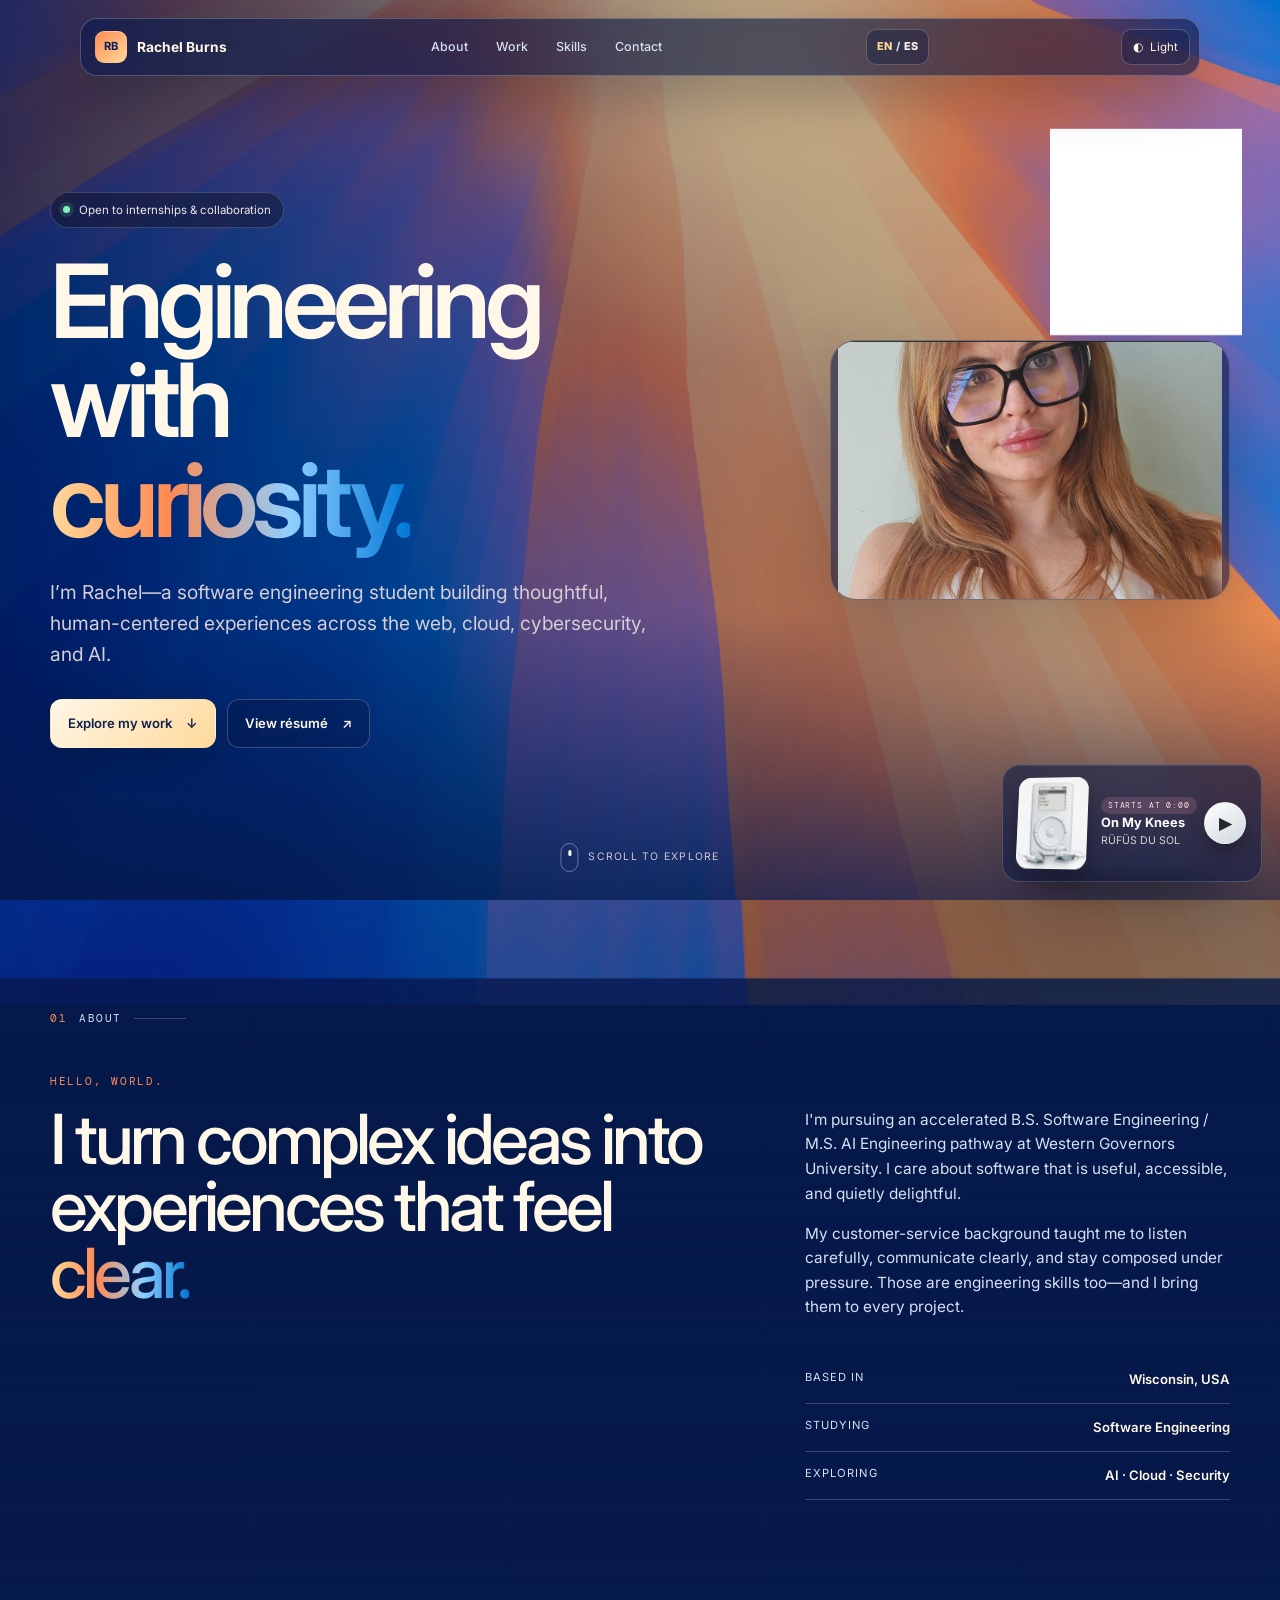
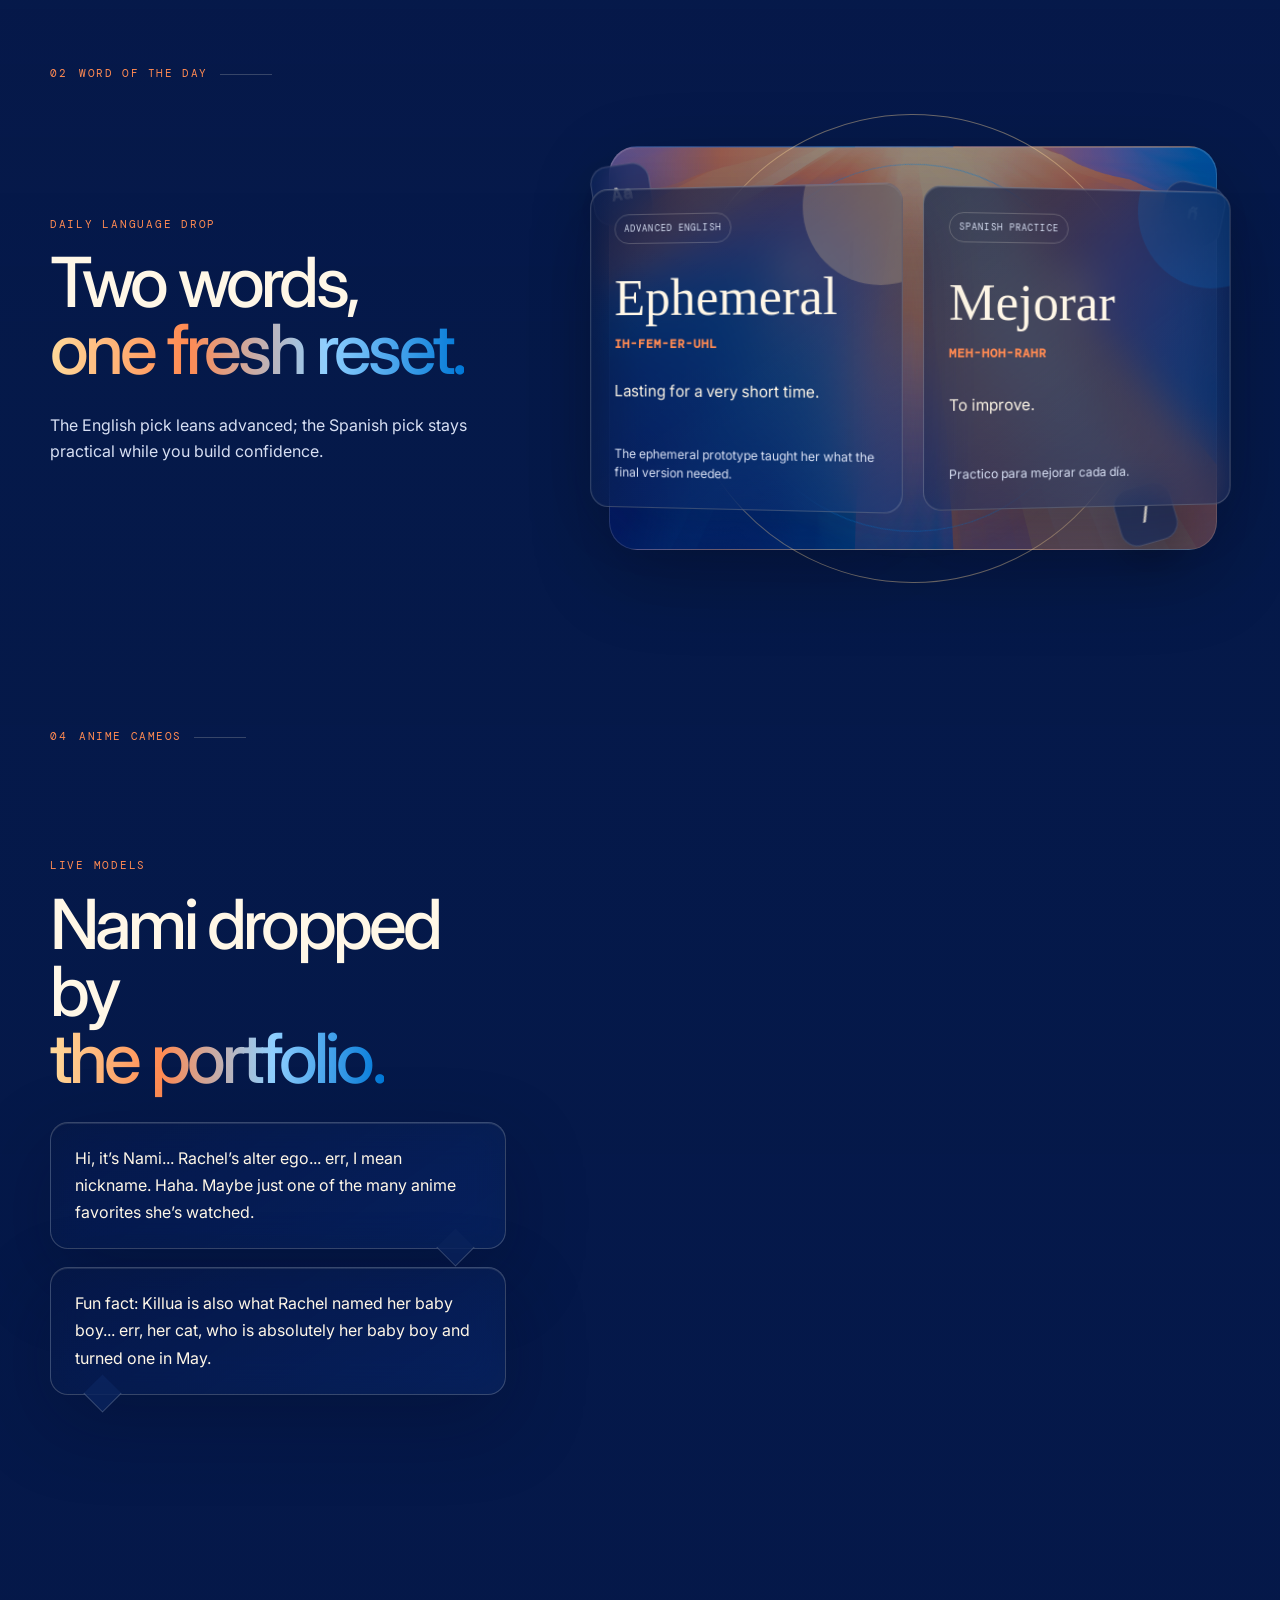
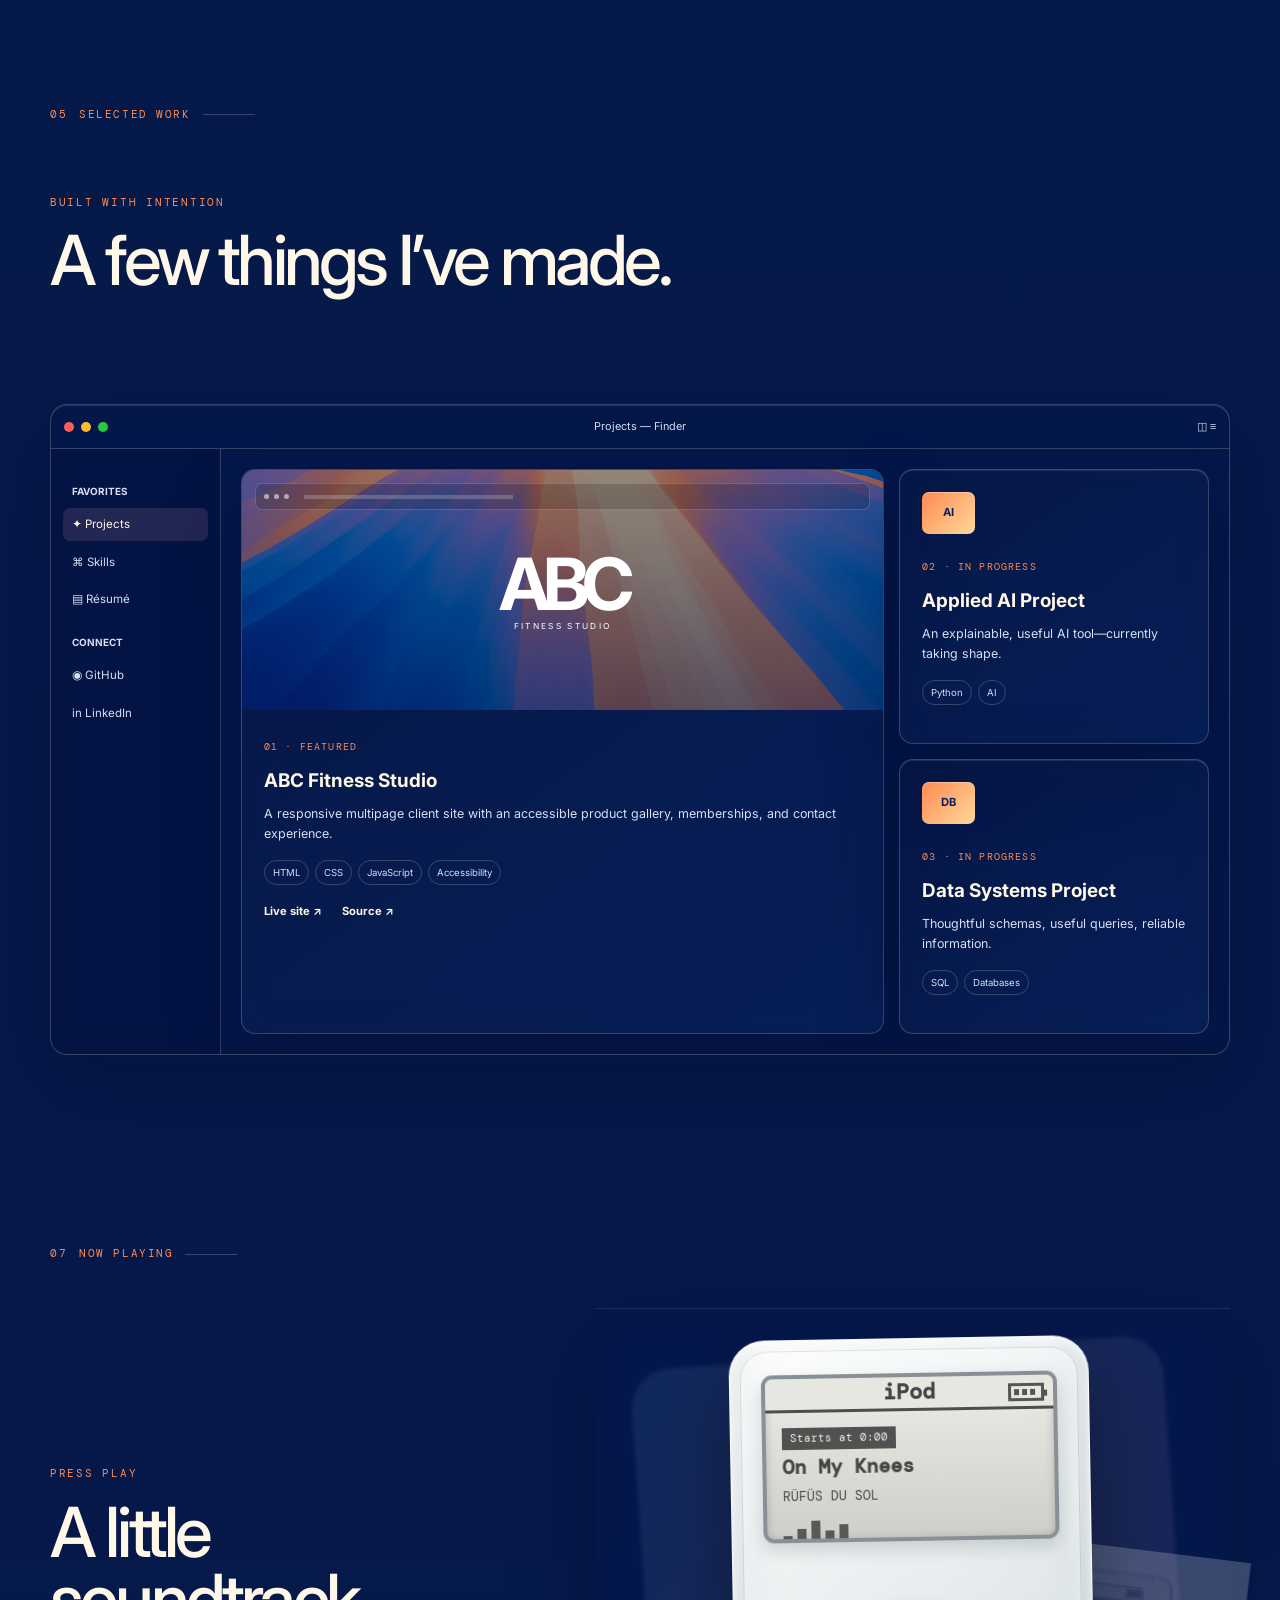
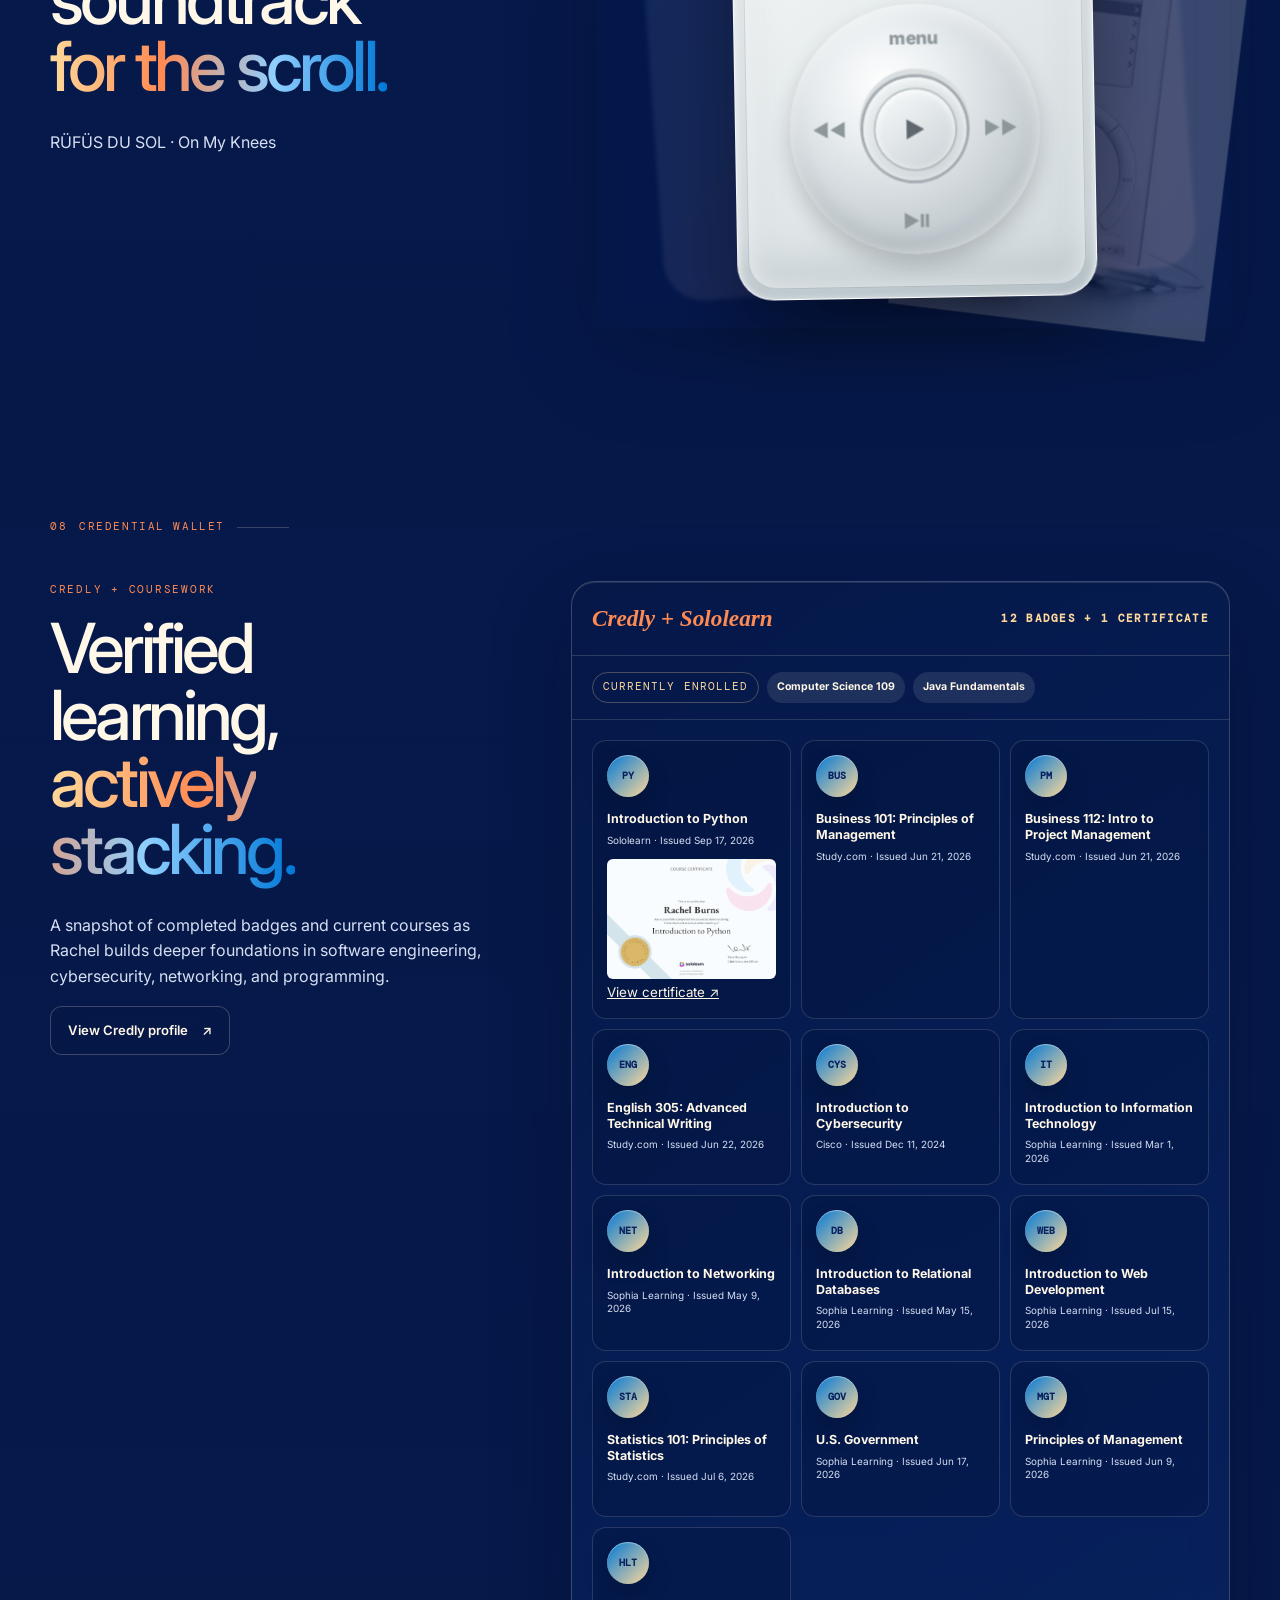
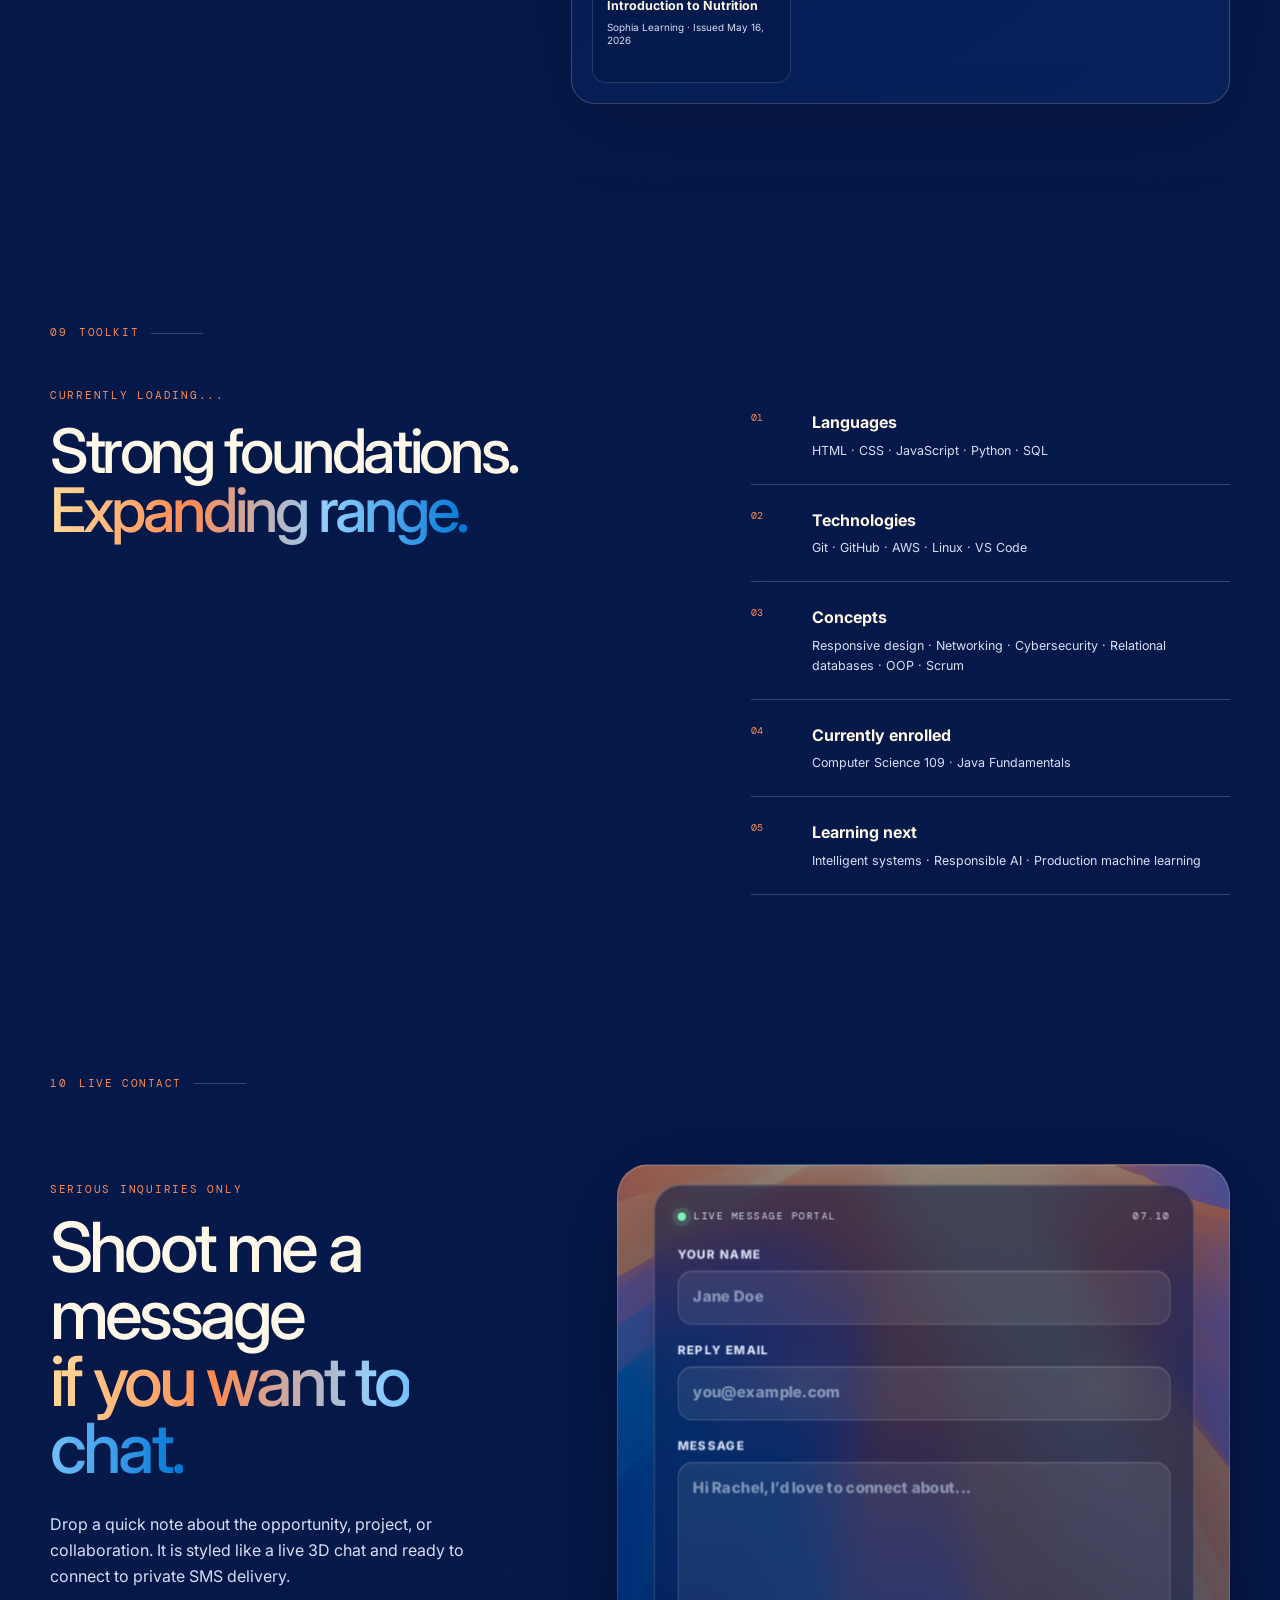
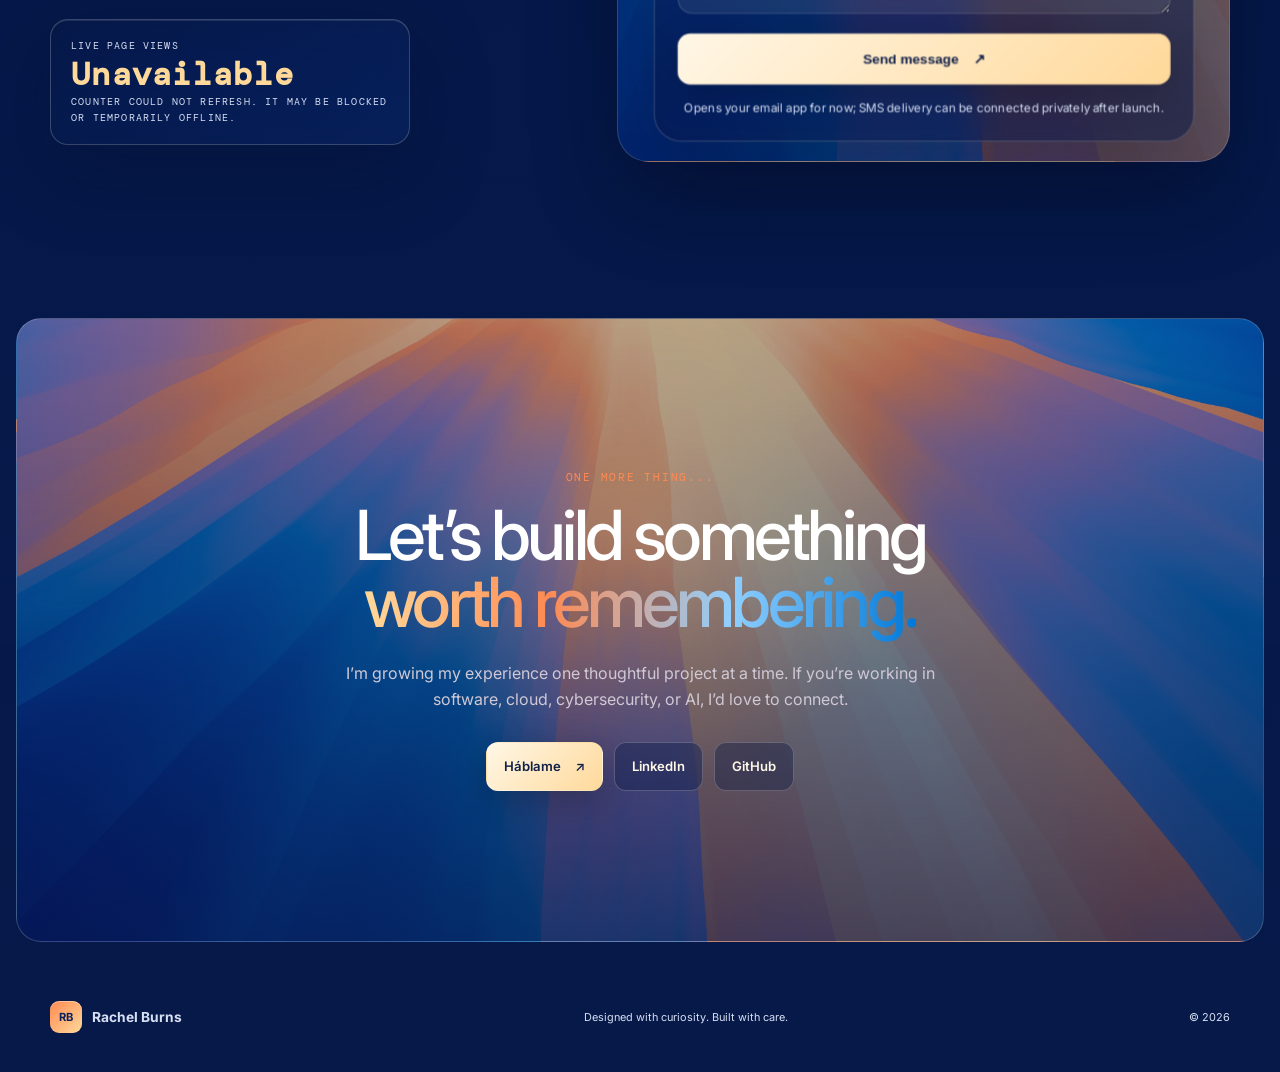
==== commit 0c7cf1d7: "Add Sololearn Python certificate and restore page views with CounterAPI v2" ====
--- a/index.html
+++ b/index.html
@@ -11,7 +11,7 @@
   <link href="https://fonts.googleapis.com/css2?family=DM+Mono:wght@400;500&family=Inter:wght@400;500;600;700&display=swap" rel="stylesheet">
   <link rel="stylesheet" href="styles.css?v=20260804-credentials">
   <script src="https://static.sketchfab.com/api/sketchfab-viewer-1.12.1.js" defer></script>
-  <script src="script.js?v=20260804-credentials" defer></script>
+  <script src="script.js?v=20261001-counter-v2" defer></script>
 </head>
 <body>
   <a class="skip-link" href="#main">Skip to content</a>
@@ -211,16 +211,24 @@
         </div>
         <div class="credential-wallet" aria-label="Rachel Burns credential wallet">
           <div class="wallet-header">
-            <span>Credly</span>
-            <strong>12 badges</strong>
+            <span>Credly + Sololearn</span>
+            <strong>12 badges + 1 certificate</strong>
           </div>
           <div class="course-strip" aria-label="Current enrollment">
             <span data-i18n="currentCourses">Currently enrolled</span>
             <b>Computer Science 109</b>
-            <b>Intro to Python</b>
             <b>Java Fundamentals</b>
           </div>
           <div class="badge-grid">
+            <article>
+              <span>PY</span>
+              <h3>Introduction to Python</h3>
+              <p>Sololearn · Issued <time datetime="2026-09-17">Sep 17, 2026</time></p>
+              <a href="assets/images/sololearn-introduction-to-python.png" target="_blank" rel="noopener" aria-label="View Rachel Burns’s Introduction to Python certificate (opens in a new tab)">
+                <img src="assets/images/sololearn-introduction-to-python.png" alt="Sololearn Introduction to Python course certificate awarded to Rachel Burns on September 17, 2026" width="1754" height="1238" loading="lazy" style="display:block;width:100%;height:auto;margin-top:12px;border-radius:6px">
+                <small data-i18n="viewPythonCertificate">View certificate ↗</small>
+              </a>
+            </article>
             <article><span>BUS</span><h3>Business 101: Principles of Management</h3><p>Study.com · Issued Jun 21, 2026</p></article>
             <article><span>PM</span><h3>Business 112: Intro to Project Management</h3><p>Study.com · Issued Jun 21, 2026</p></article>
             <article><span>ENG</span><h3>English 305: Advanced Technical Writing</h3><p>Study.com · Issued Jun 22, 2026</p></article>
@@ -240,7 +248,7 @@
 
     <section class="section skills" id="skills">
       <div class="section-index"><span>09</span> <span data-i18n="skillsIndex">Toolkit</span></div>
-      <div class="skills-grid"><div><p class="overline" data-i18n="skillsOverline">CURRENTLY LOADING...</p><h2><span data-i18n="skillsTitle">Strong foundations.</span><br><em data-i18n="skillsEmphasis">Expanding range.</em></h2></div><div class="skill-list"><article><span>01</span><div><h3 data-i18n="languages">Languages</h3><p>HTML · CSS · JavaScript · Python · SQL</p></div></article><article><span>02</span><div><h3 data-i18n="technologies">Technologies</h3><p>Git · GitHub · AWS · Linux · VS Code</p></div></article><article><span>03</span><div><h3 data-i18n="concepts">Concepts</h3><p data-i18n="conceptsCopy">Responsive design · Networking · Cybersecurity · Relational databases · OOP · Scrum</p></div></article><article><span>04</span><div><h3 data-i18n="currentCourses">Currently enrolled</h3><p>Computer Science 109 · Intro to Python · Java Fundamentals</p></div></article><article><span>05</span><div><h3 data-i18n="learningNext">Learning next</h3><p data-i18n="learningCopy">Intelligent systems · Responsible AI · Production machine learning</p></div></article></div></div>
+      <div class="skills-grid"><div><p class="overline" data-i18n="skillsOverline">CURRENTLY LOADING...</p><h2><span data-i18n="skillsTitle">Strong foundations.</span><br><em data-i18n="skillsEmphasis">Expanding range.</em></h2></div><div class="skill-list"><article><span>01</span><div><h3 data-i18n="languages">Languages</h3><p>HTML · CSS · JavaScript · Python · SQL</p></div></article><article><span>02</span><div><h3 data-i18n="technologies">Technologies</h3><p>Git · GitHub · AWS · Linux · VS Code</p></div></article><article><span>03</span><div><h3 data-i18n="concepts">Concepts</h3><p data-i18n="conceptsCopy">Responsive design · Networking · Cybersecurity · Relational databases · OOP · Scrum</p></div></article><article><span>04</span><div><h3 data-i18n="currentCourses">Currently enrolled</h3><p>Computer Science 109 · Java Fundamentals</p></div></article><article><span>05</span><div><h3 data-i18n="learningNext">Learning next</h3><p data-i18n="learningCopy">Intelligent systems · Responsible AI · Production machine learning</p></div></article></div></div>
     </section>
 
     <section class="section connect-section" aria-labelledby="chat-title">
@@ -251,9 +259,9 @@
           <h2 id="chat-title"><span data-i18n="chatTitle">Shoot me a message</span><br><em data-i18n="chatEmphasis">if you want to chat.</em></h2>
           <p class="chat-copy" data-i18n="chatCopy">Drop a quick note about the opportunity, project, or collaboration. It is styled like a live 3D chat and ready to connect to private SMS delivery.</p>
           <div class="visitor-counter" aria-live="polite">
-            <span data-i18n="visitorLabel">Live page views</span>
-            <strong data-visitor-count>0205</strong>
-            <small data-i18n="visitorSince">Counts each loaded visit to xrachelburns.com</small>
+            <span data-i18n="visitorLabel">Page views</span>
+            <strong data-visitor-count style="font-size:clamp(1.3rem,3vw,2rem)">Loading…</strong>
+            <small data-i18n="visitorSince">Recorded page views since October 1, 2026. Updates may be delayed.</small>
           </div>
         </div>
         <div class="chat-3d-stage" aria-label="Immersive message form">
@@ -300,4 +308,4 @@
 
   <footer><a class="wordmark" href="#home"><span>RB</span> Rachel Burns</a><p>Designed with curiosity. Built with care.</p><p>© <span id="year"></span></p></footer>
 </body>
-</html>
+</html>
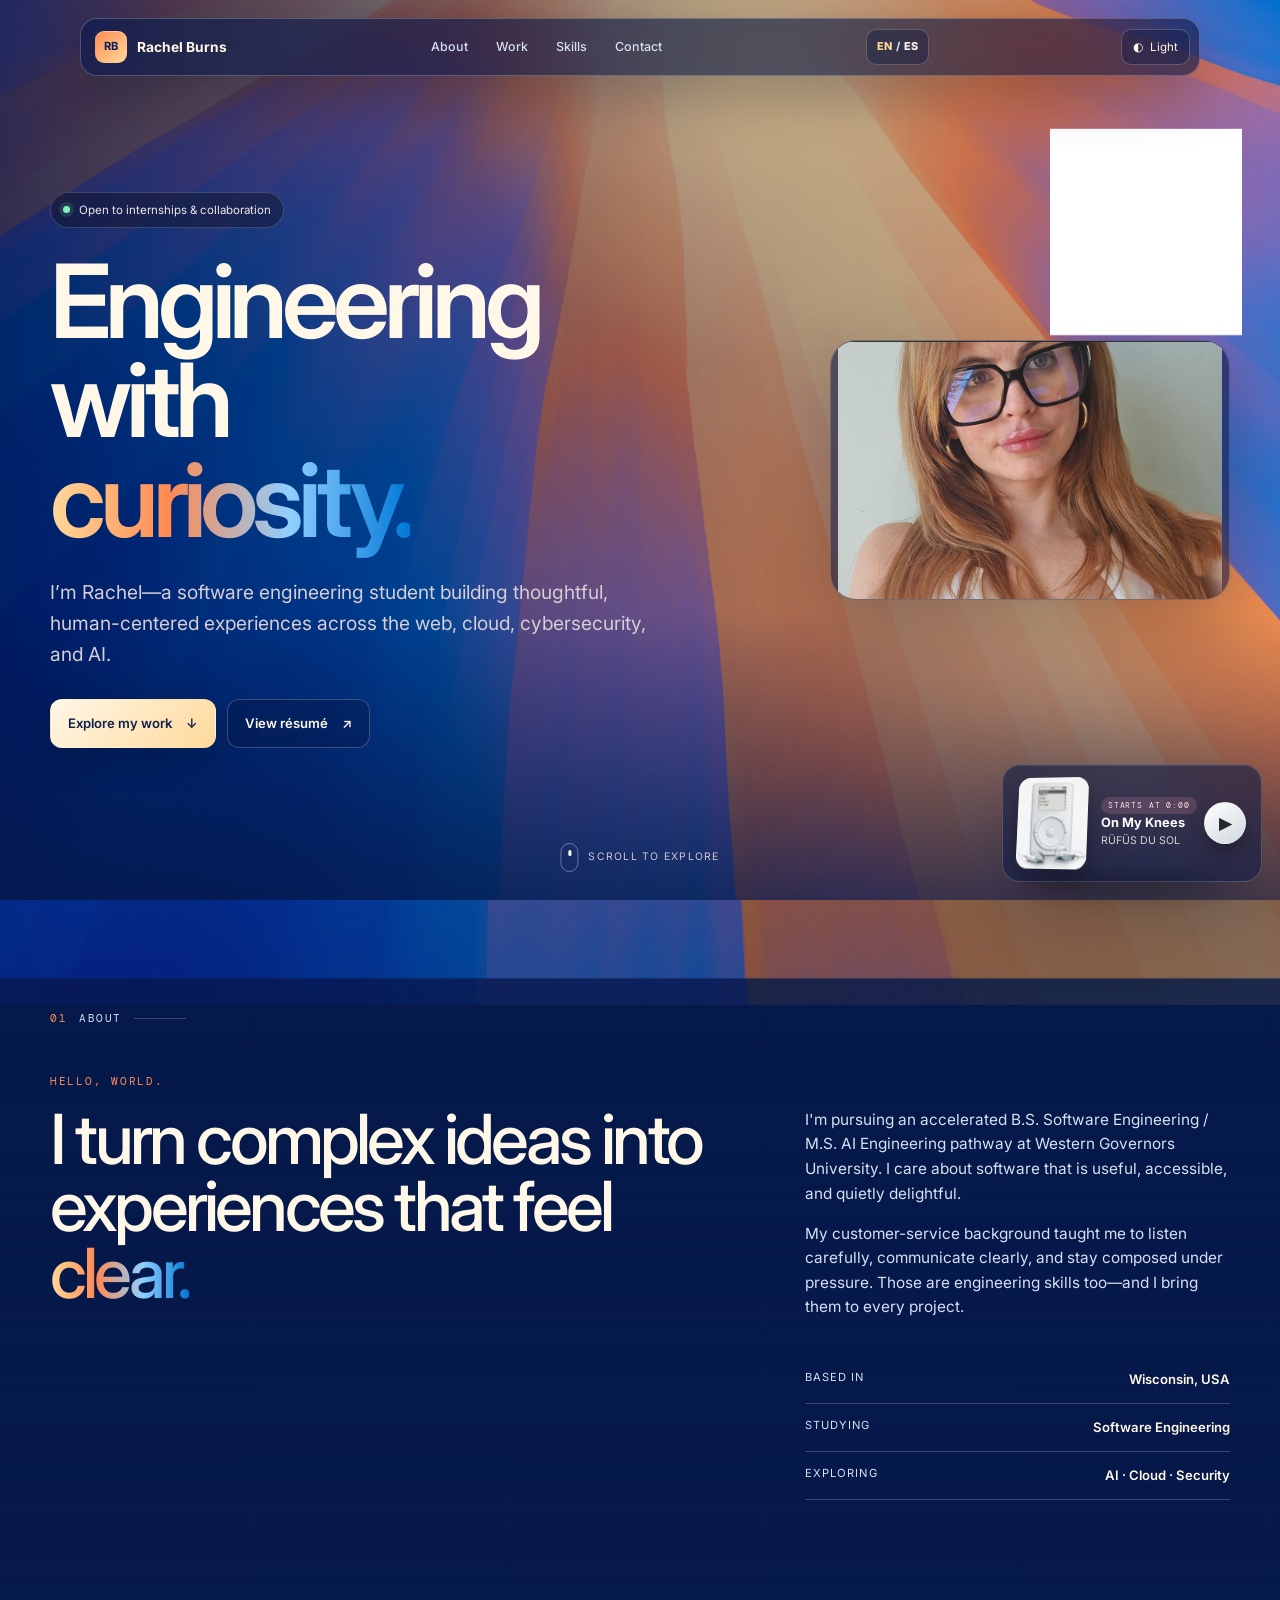
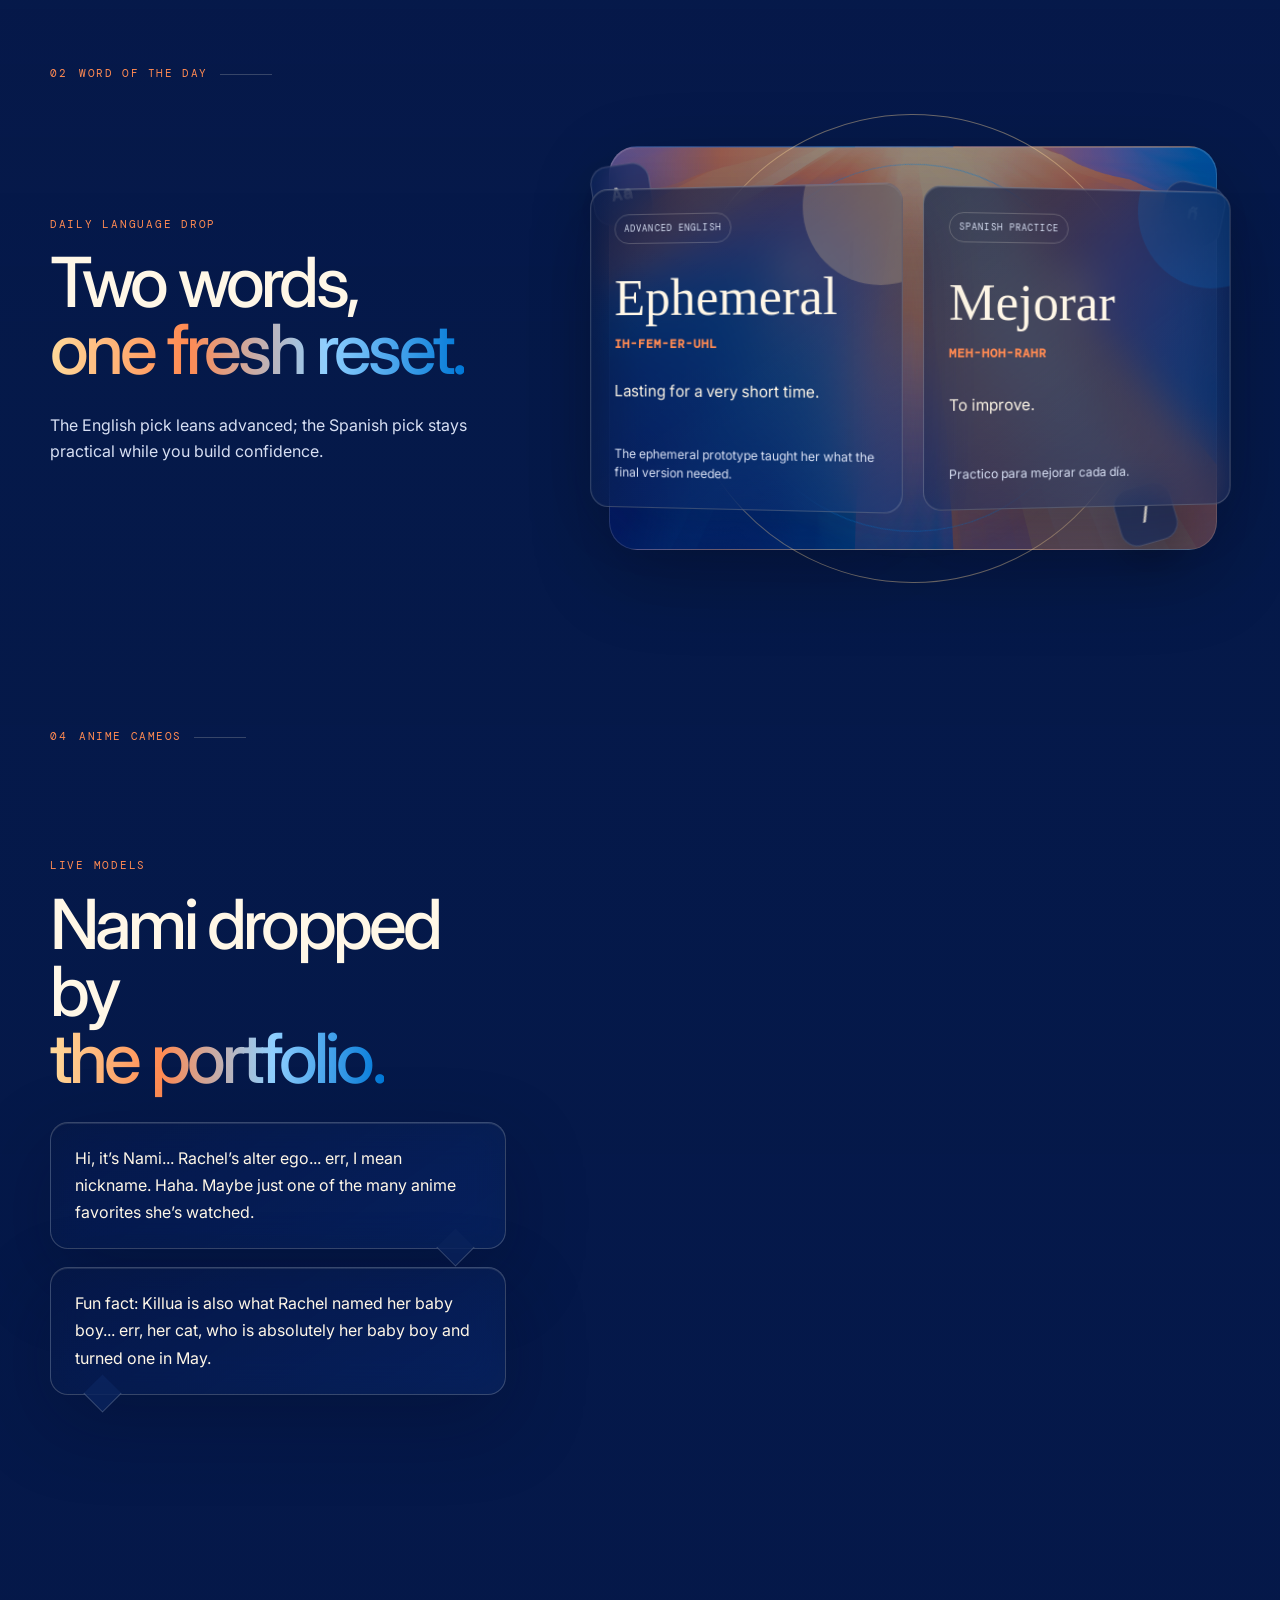
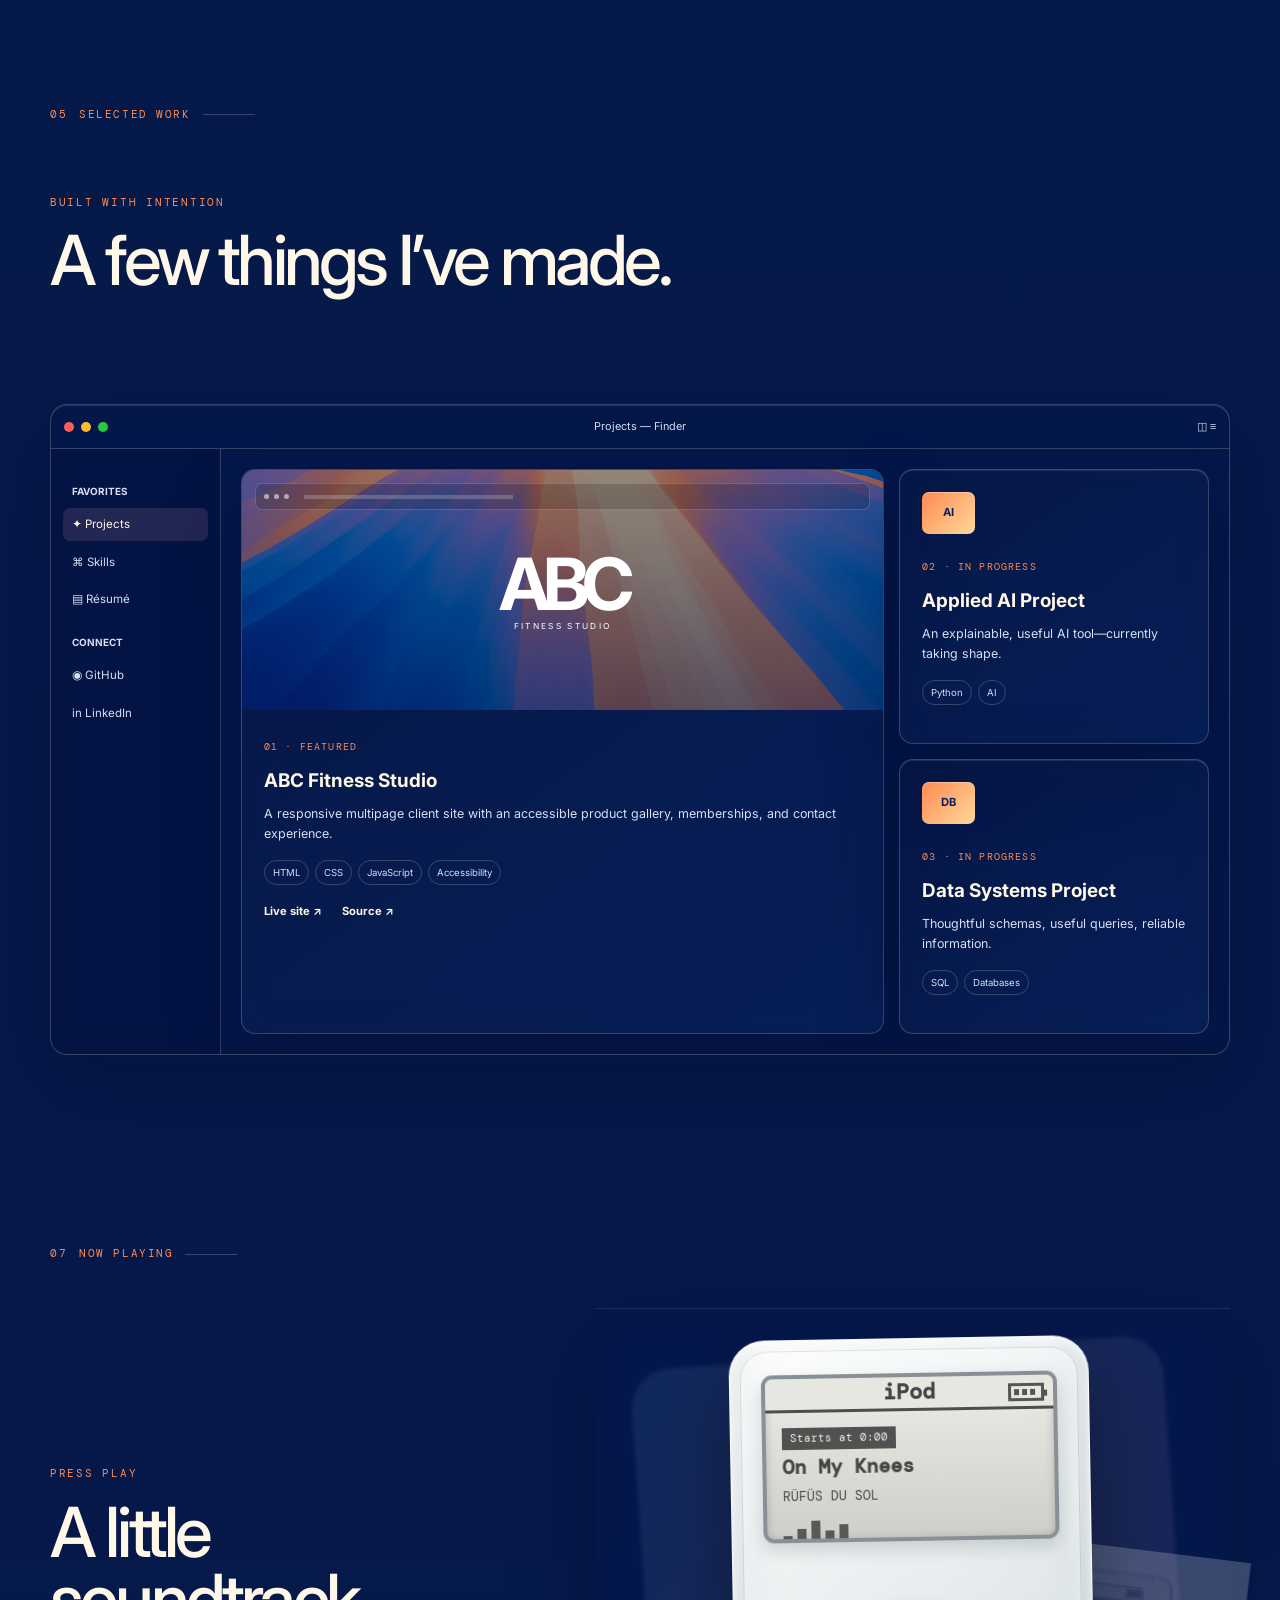
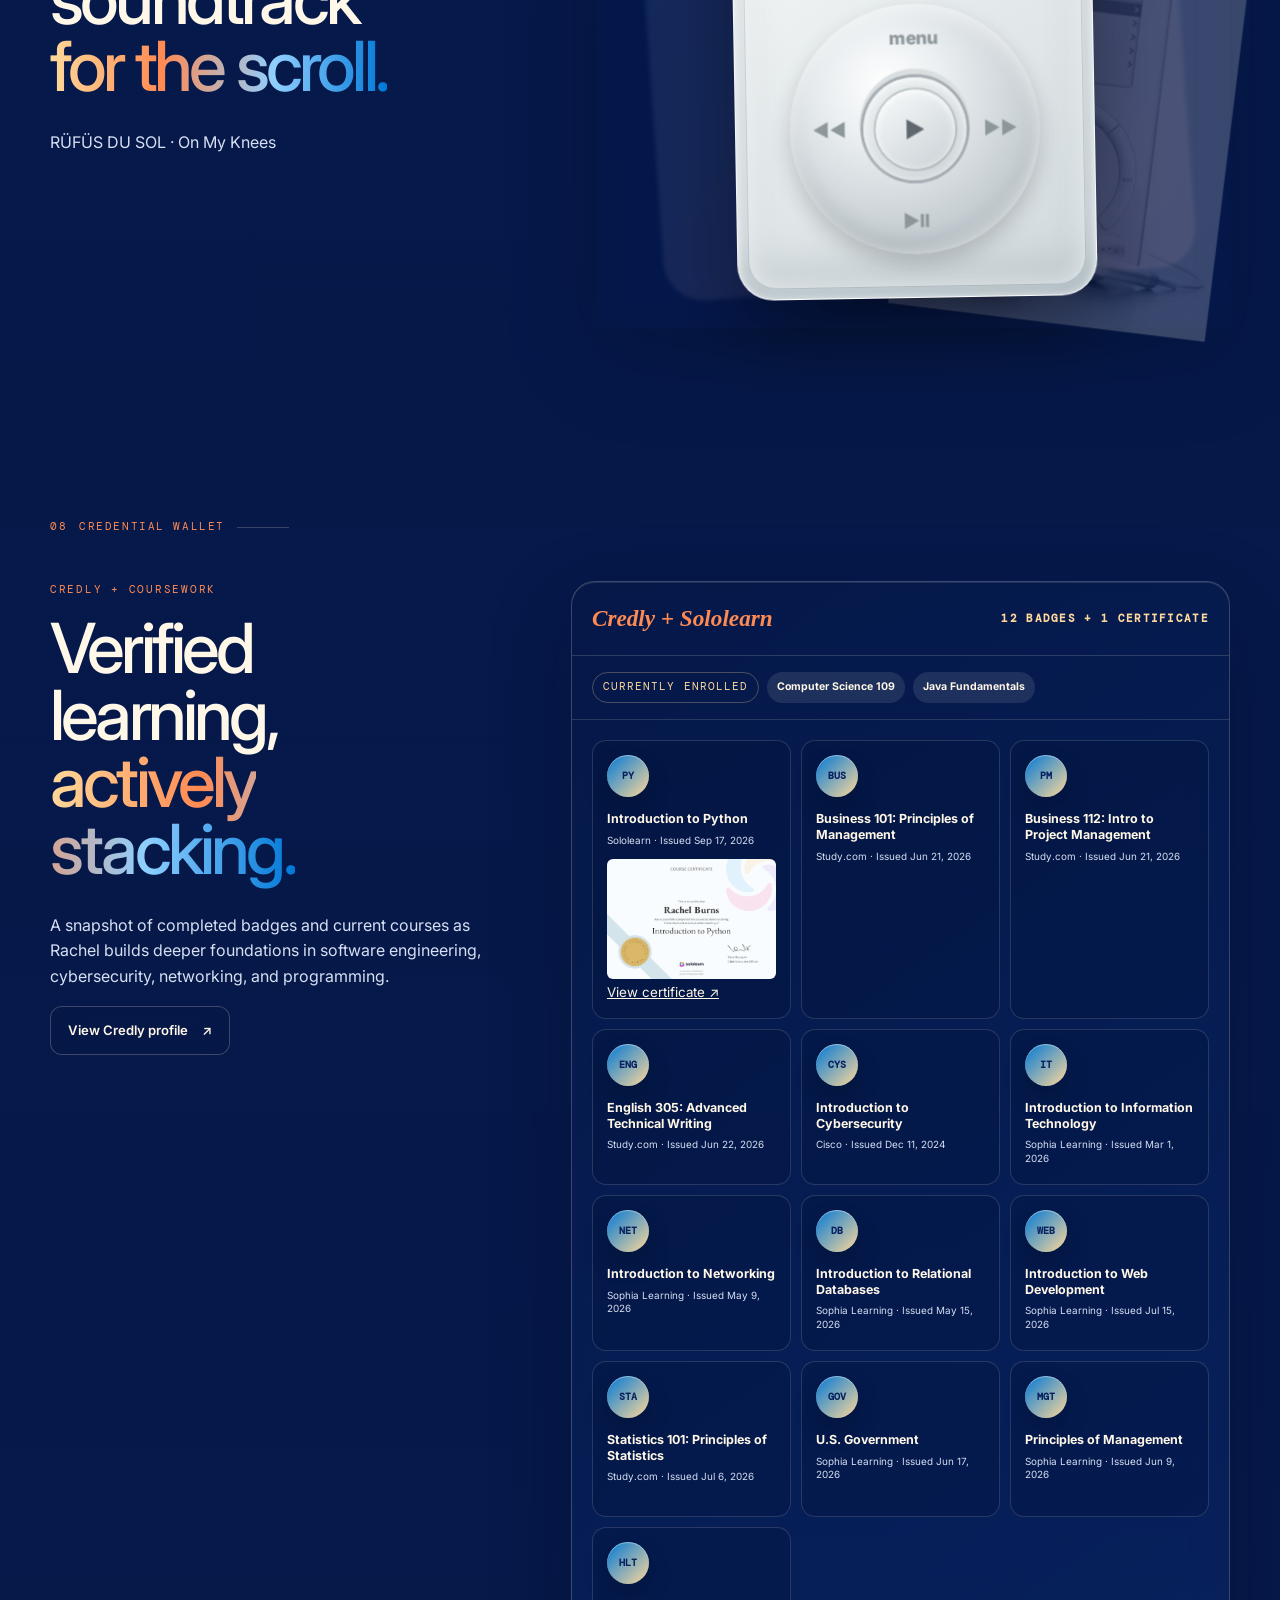
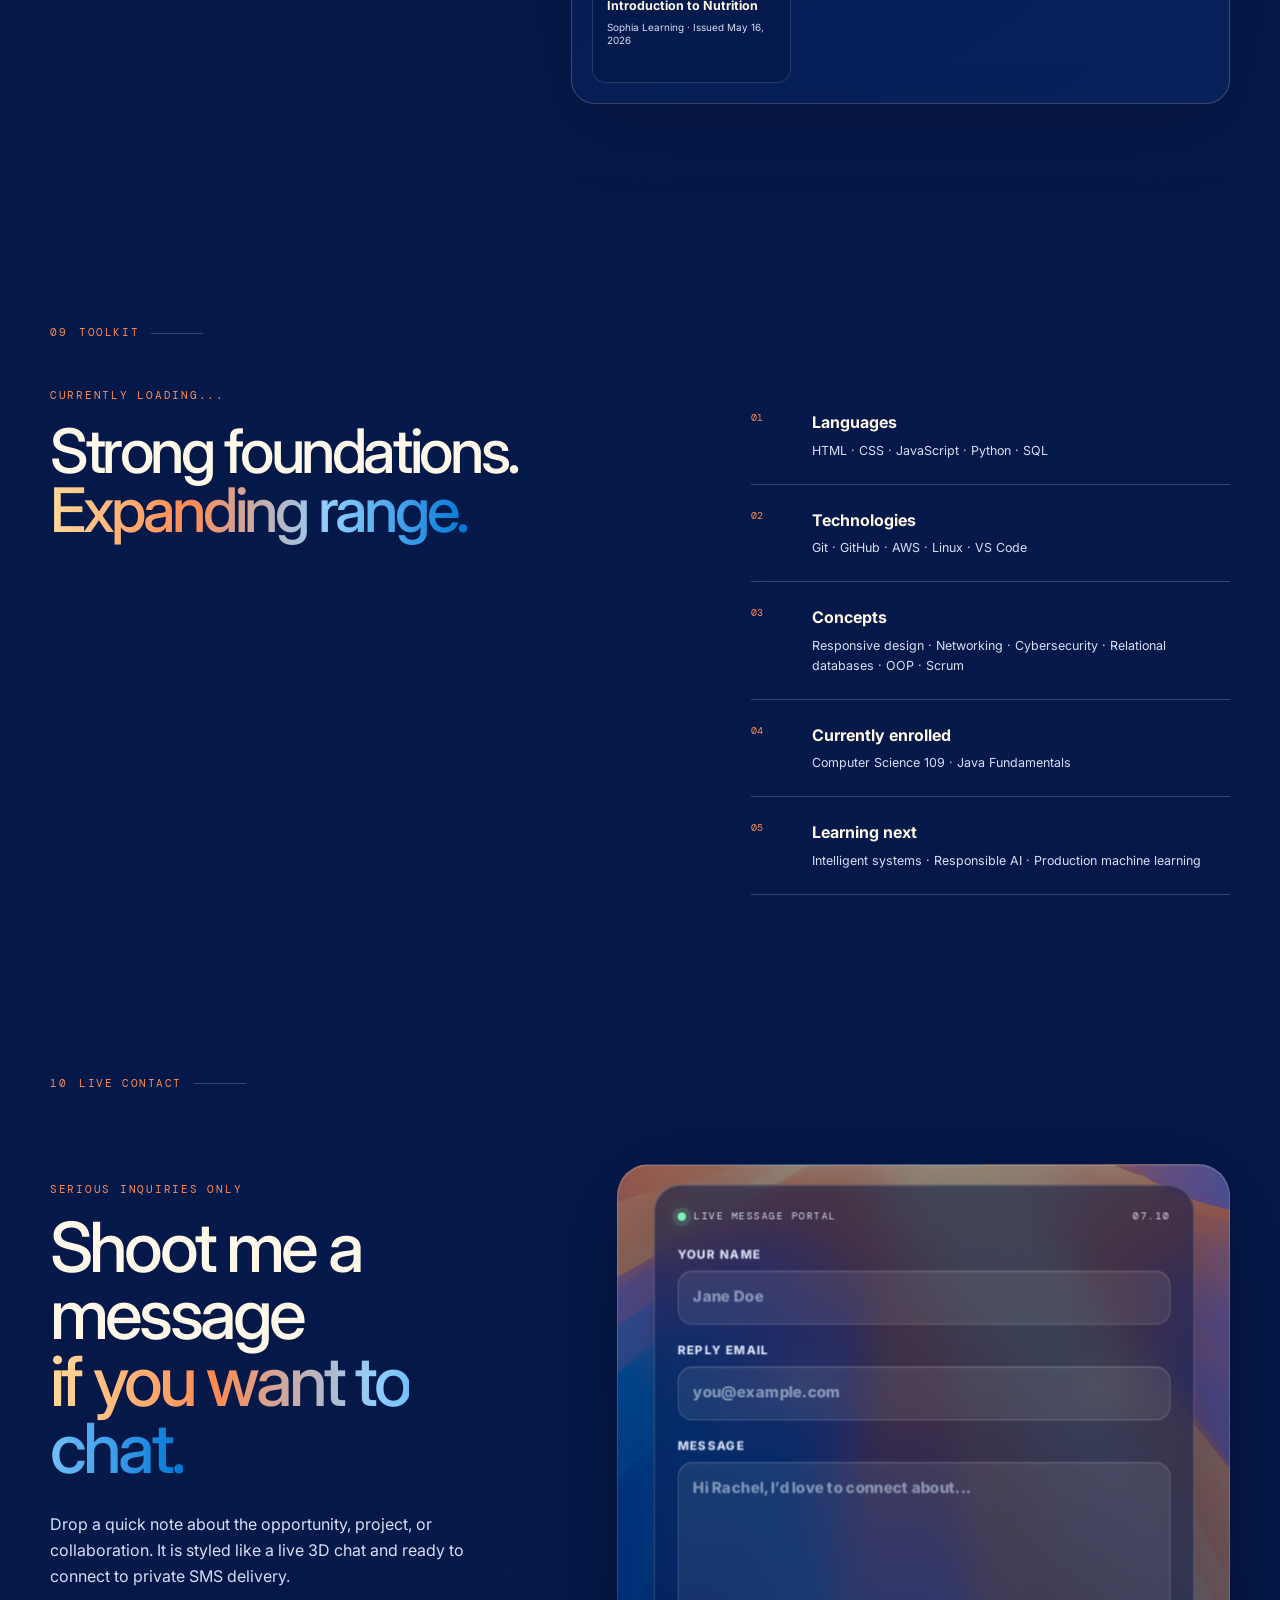
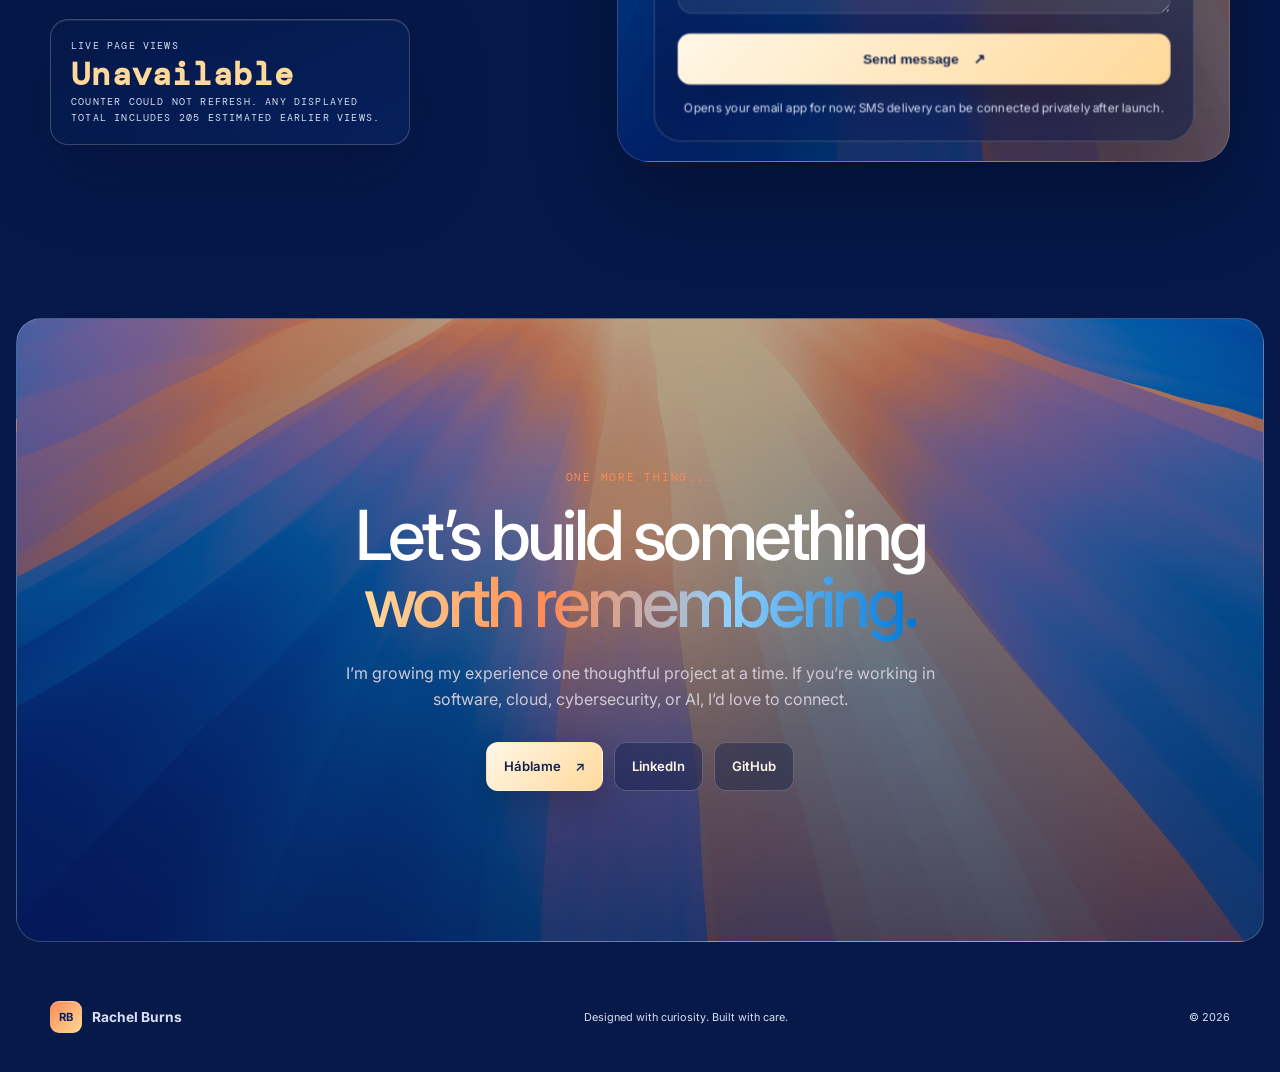
==== commit c5e59686: "Refresh counter script and show historical estimate disclosure" ====
--- a/index.html
+++ b/index.html
@@ -11,7 +11,7 @@
   <link href="https://fonts.googleapis.com/css2?family=DM+Mono:wght@400;500&family=Inter:wght@400;500;600;700&display=swap" rel="stylesheet">
   <link rel="stylesheet" href="styles.css?v=20260804-credentials">
   <script src="https://static.sketchfab.com/api/sketchfab-viewer-1.12.1.js" defer></script>
-  <script src="script.js?v=20261001-counter-v2" defer></script>
+  <script src="script.js?v=20261001-historical-estimate" defer></script>
 </head>
 <body>
   <a class="skip-link" href="#main">Skip to content</a>
@@ -261,7 +261,7 @@
           <div class="visitor-counter" aria-live="polite">
             <span data-i18n="visitorLabel">Page views</span>
             <strong data-visitor-count style="font-size:clamp(1.3rem,3vw,2rem)">Loading…</strong>
-            <small data-i18n="visitorSince">Recorded page views since October 1, 2026. Updates may be delayed.</small>
+            <small data-i18n="visitorSince">Includes 205 estimated earlier views + visits recorded since October 1, 2026.</small>
           </div>
         </div>
         <div class="chat-3d-stage" aria-label="Immersive message form">
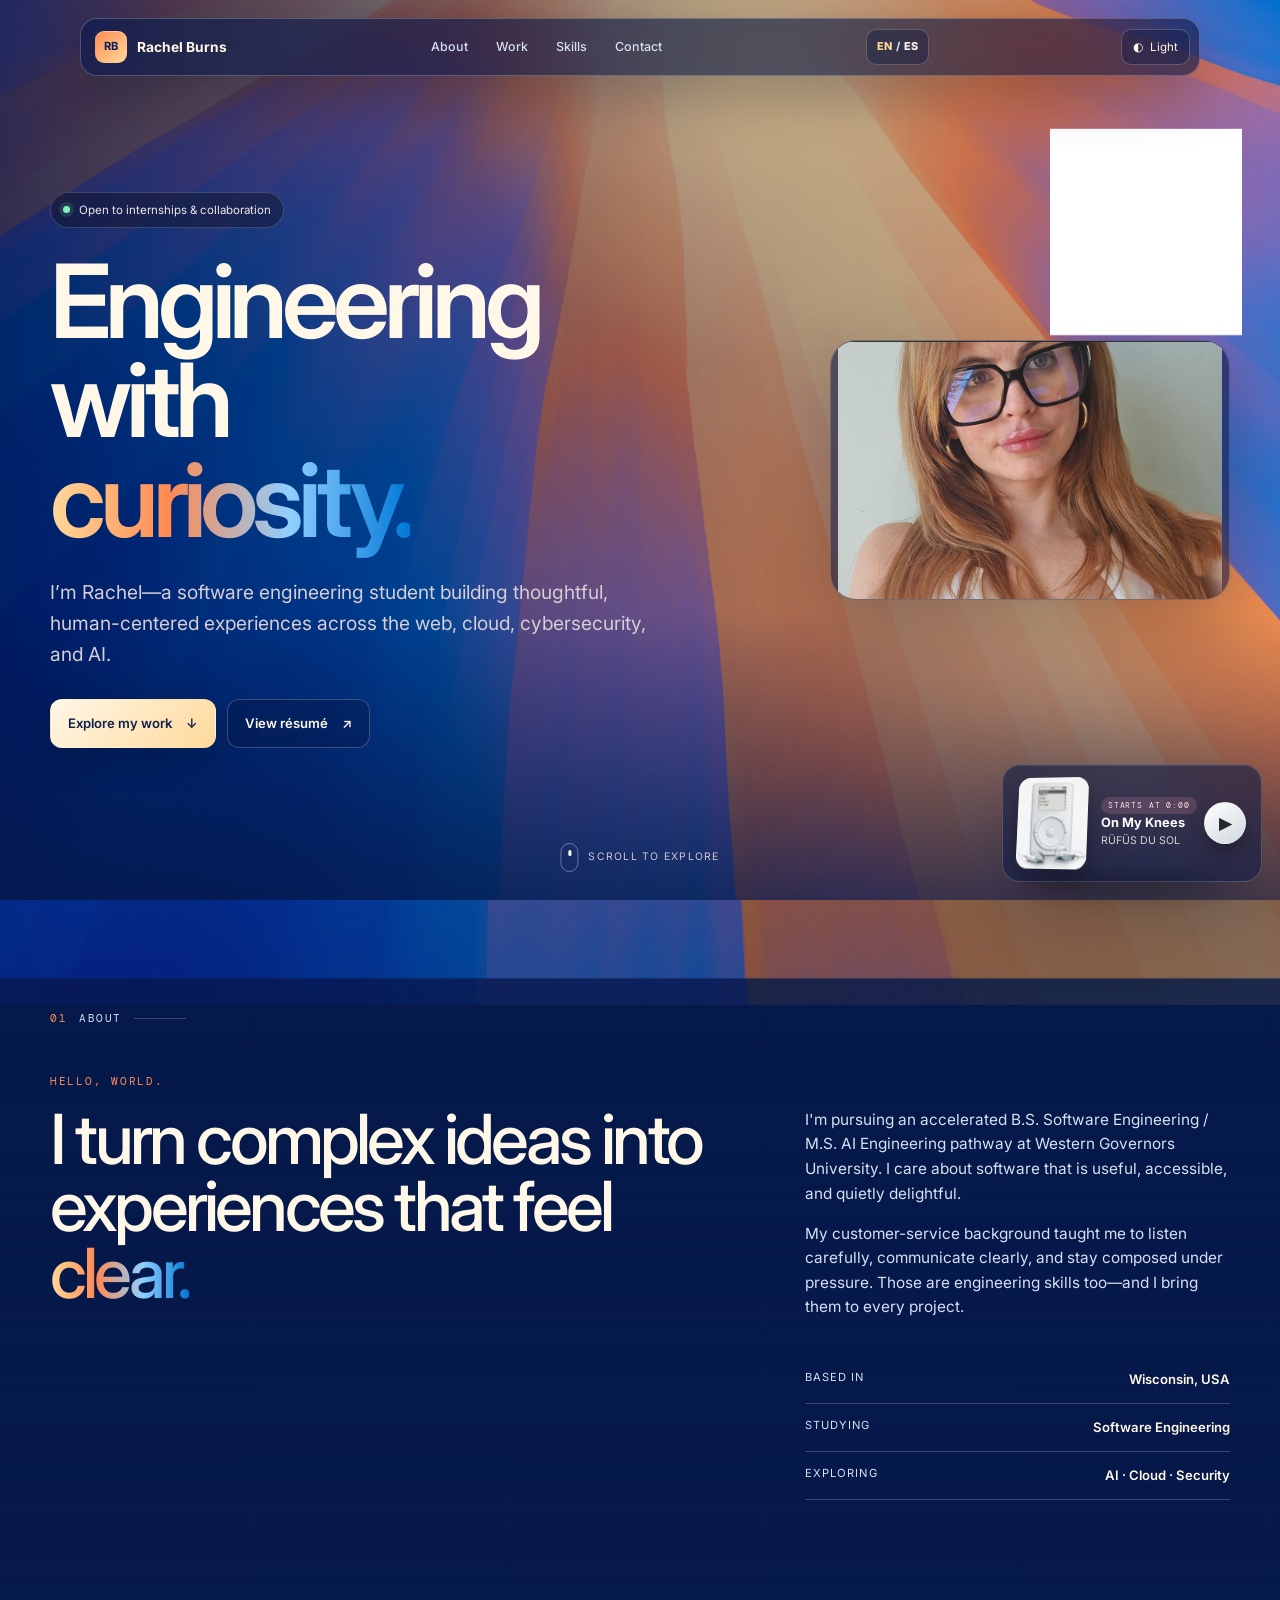
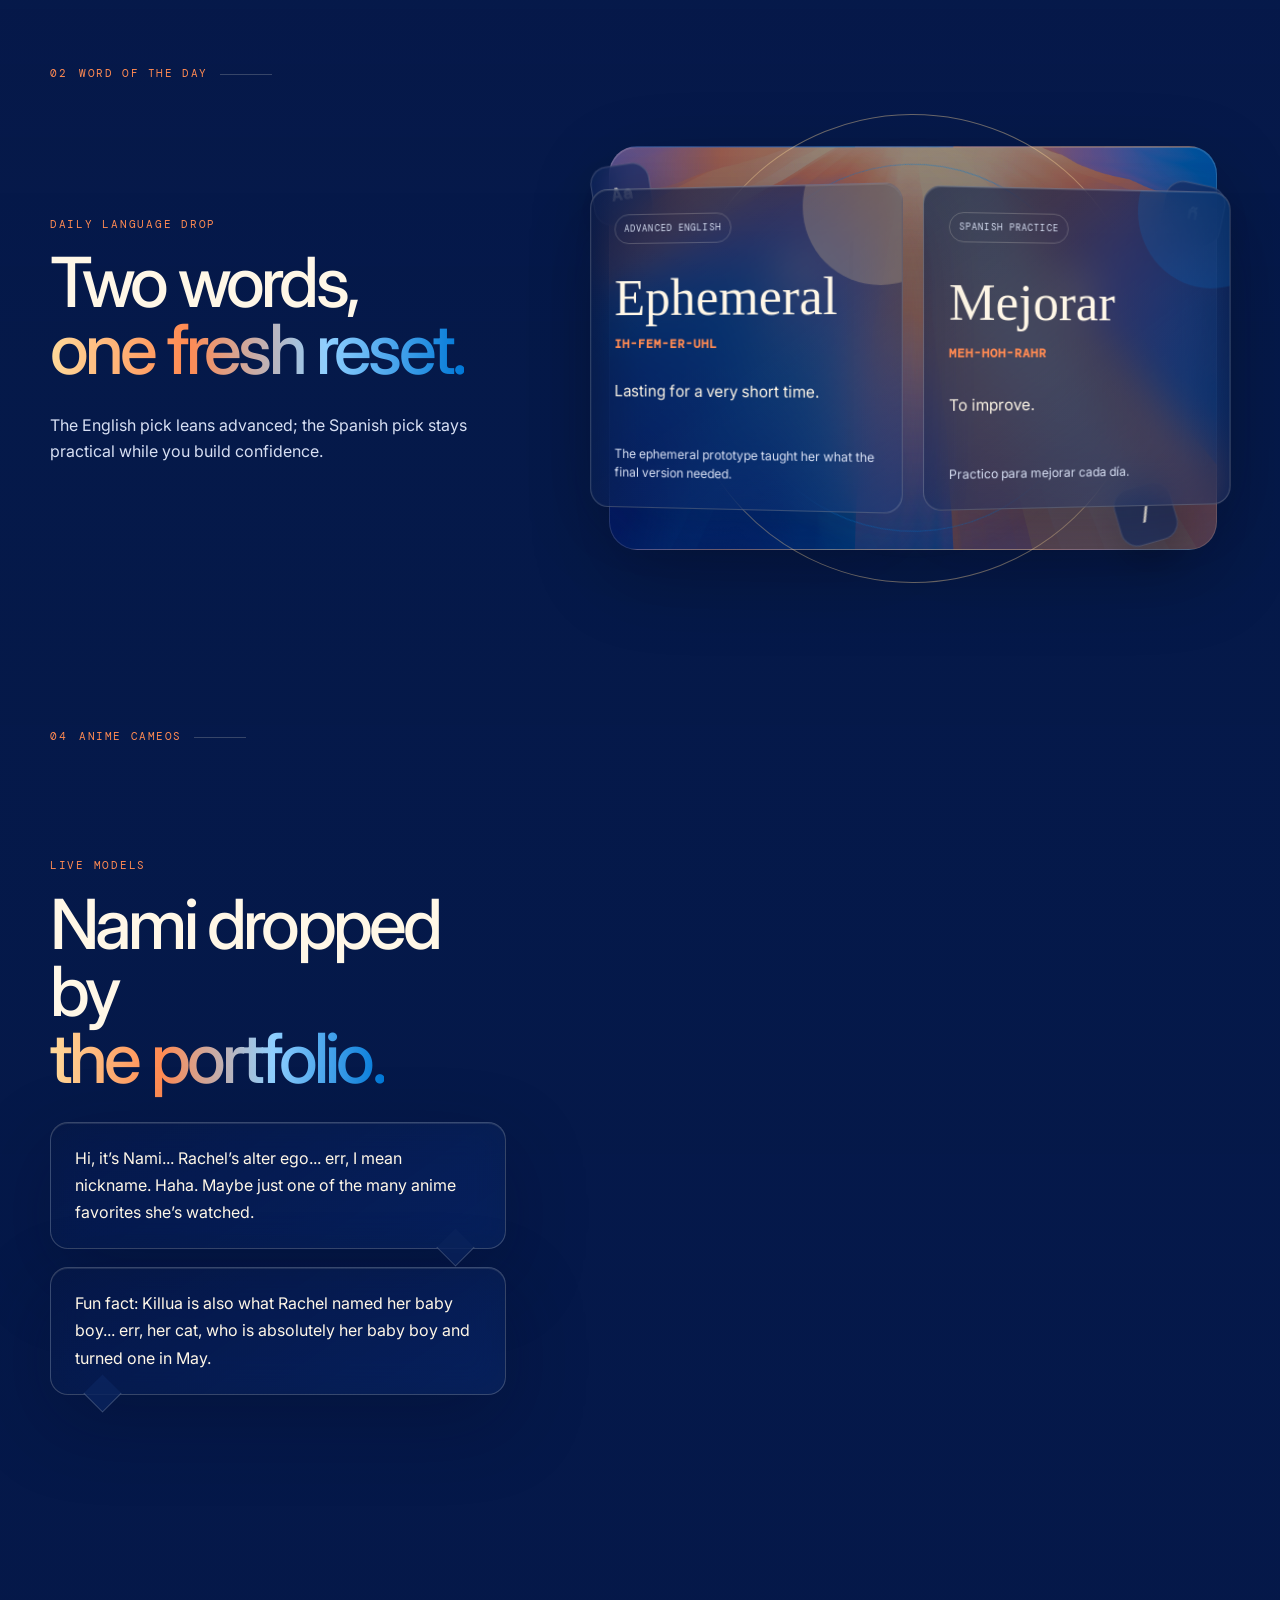
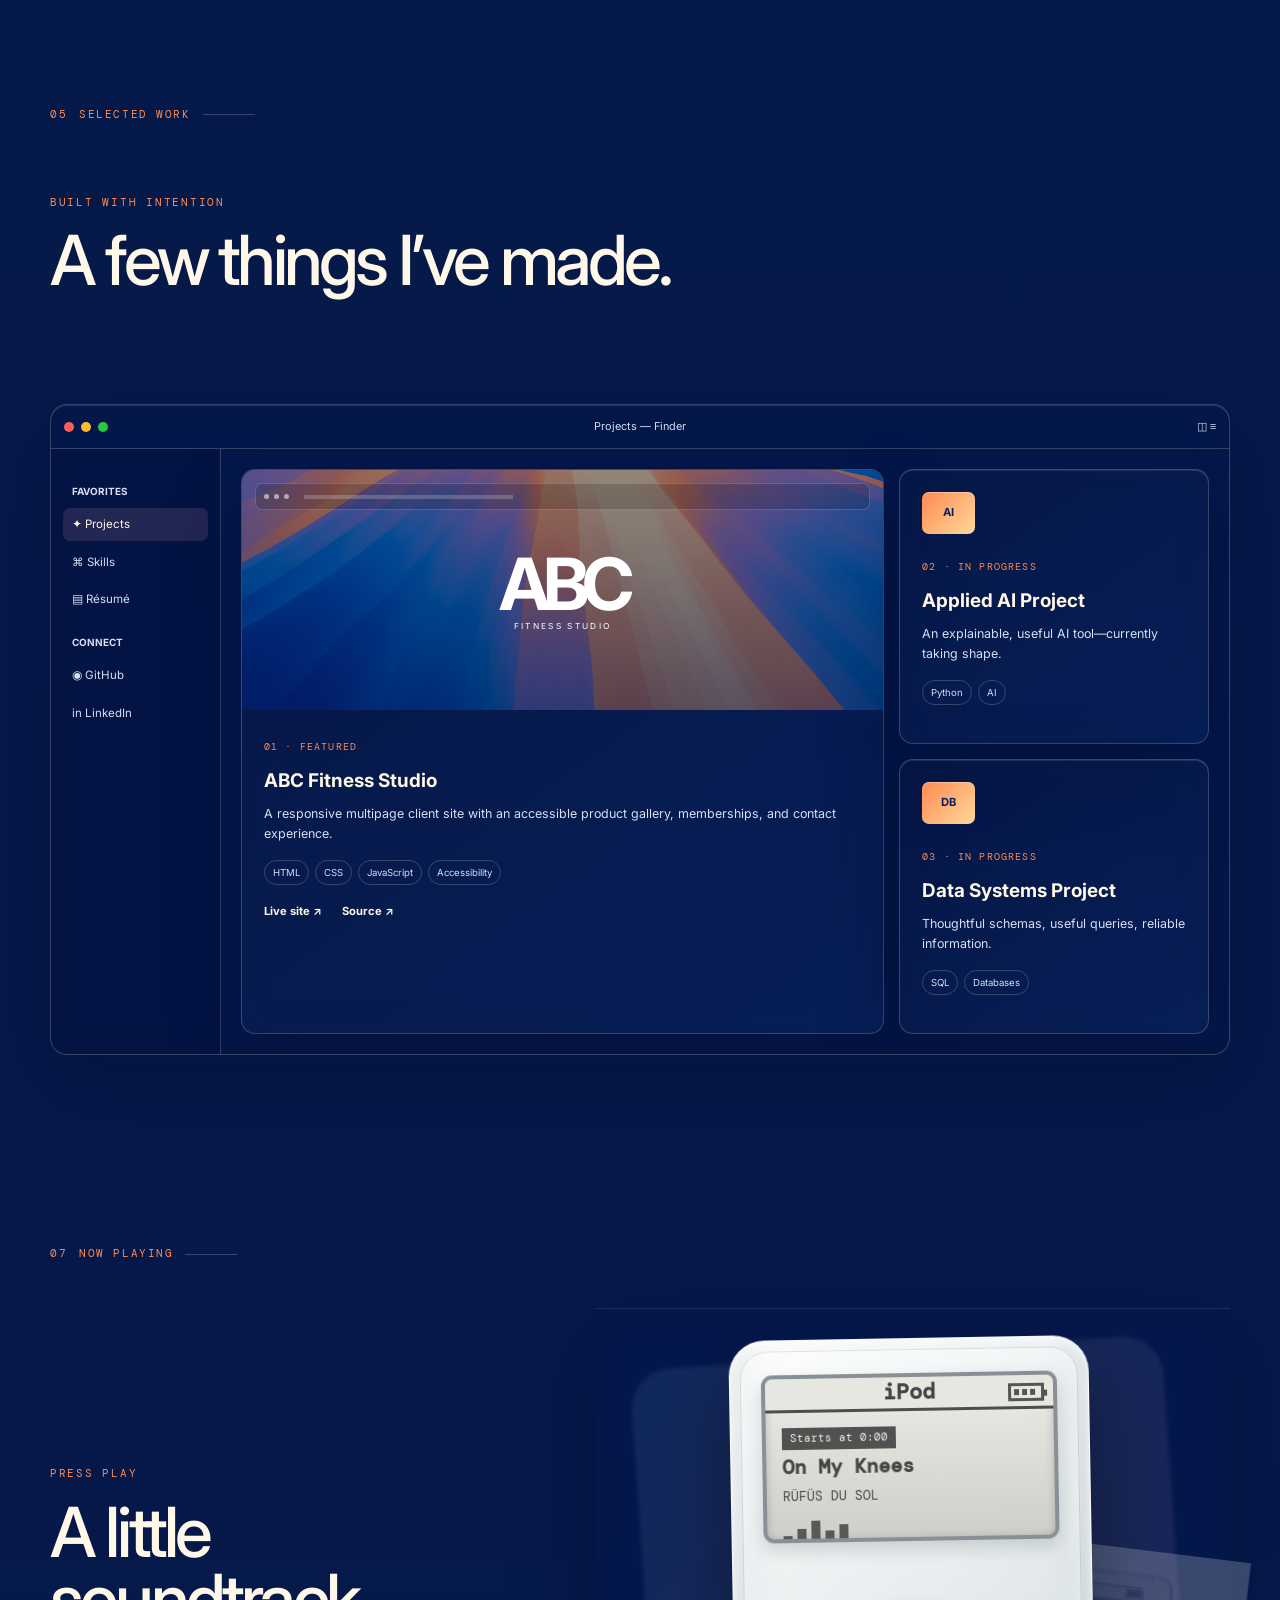
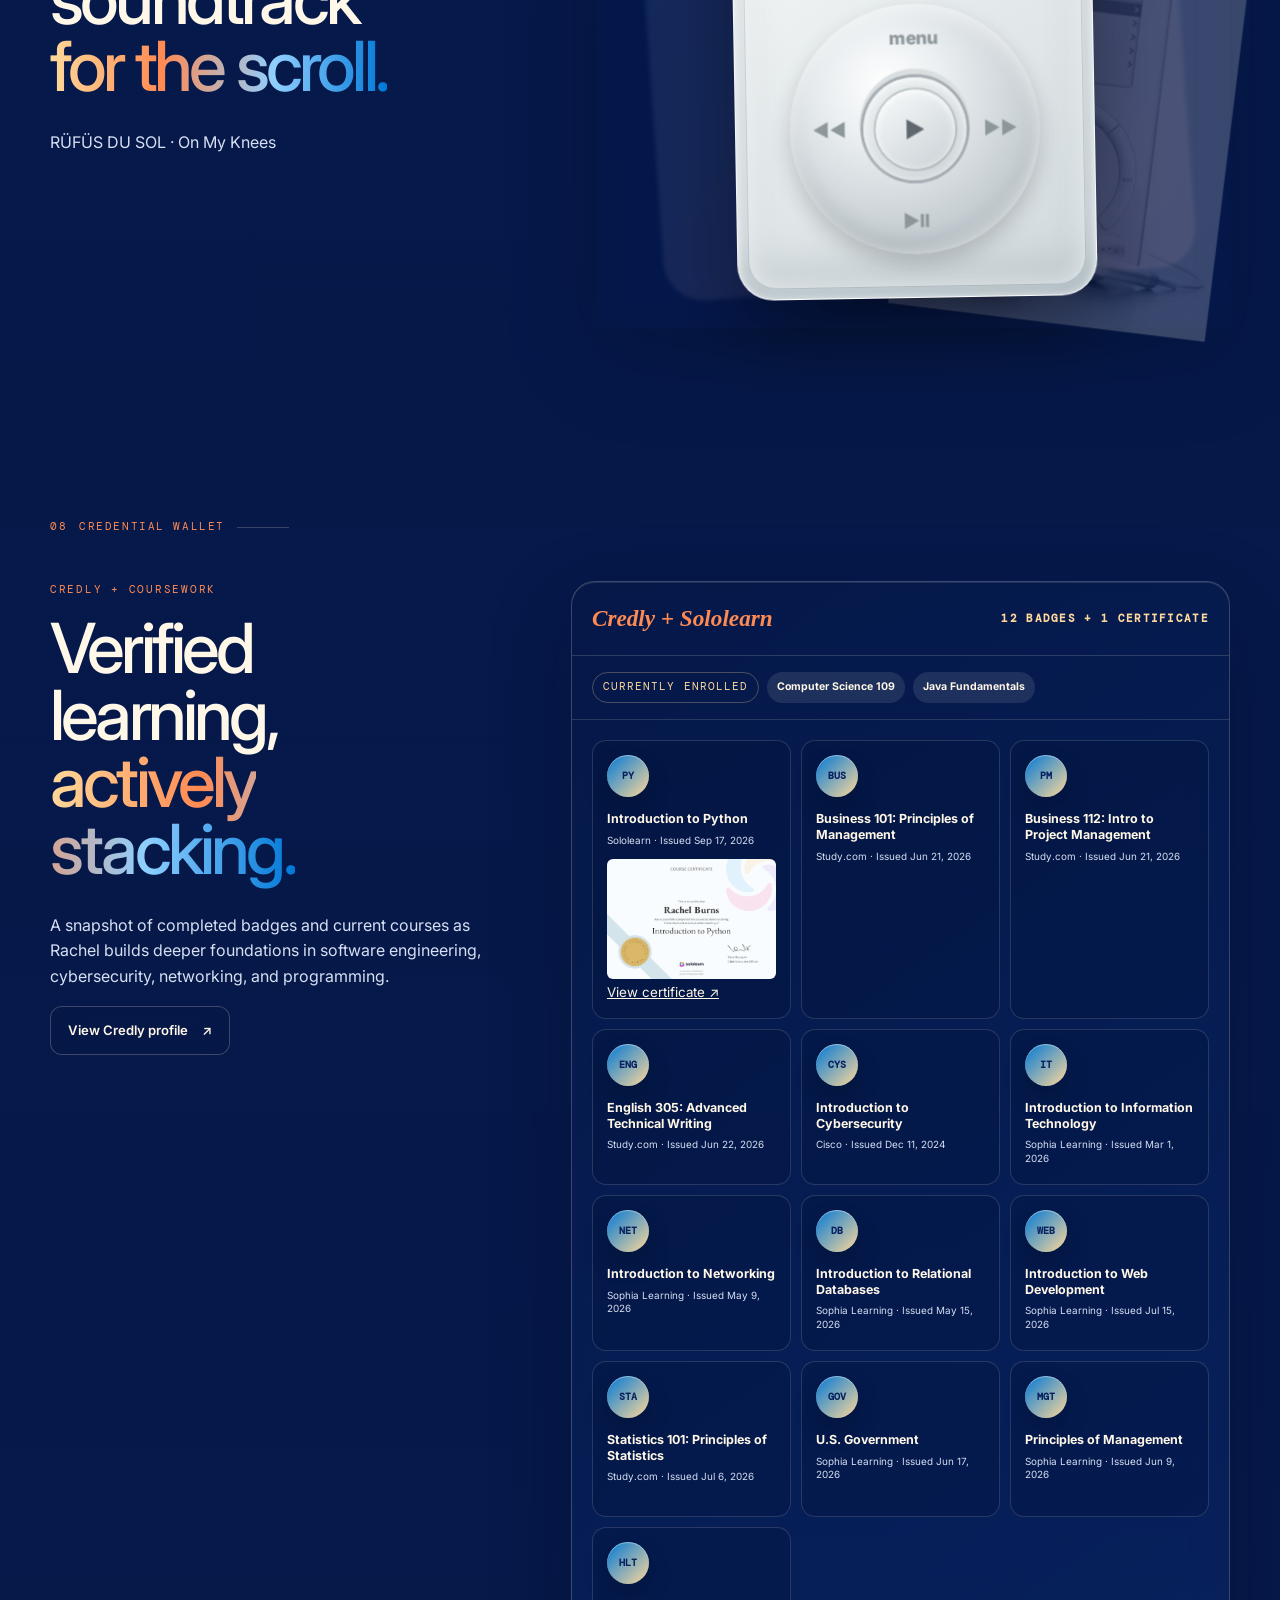
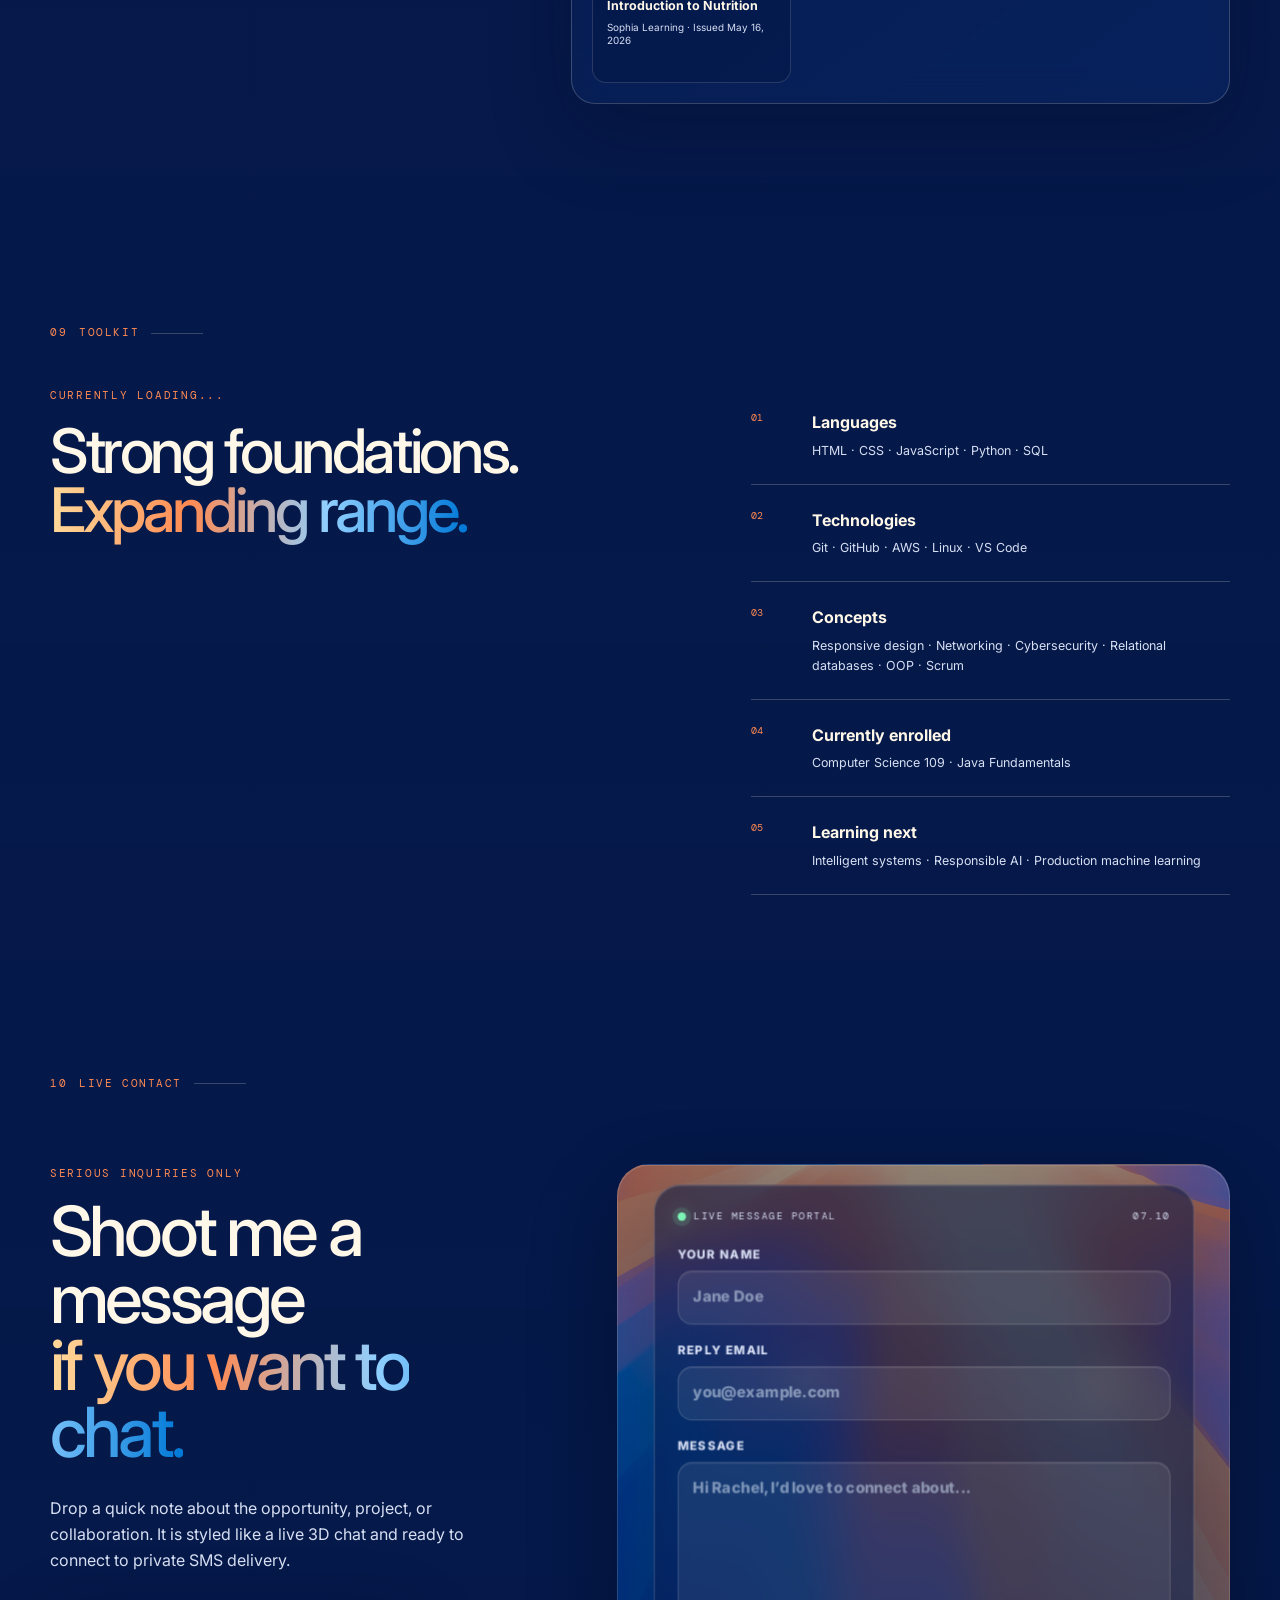
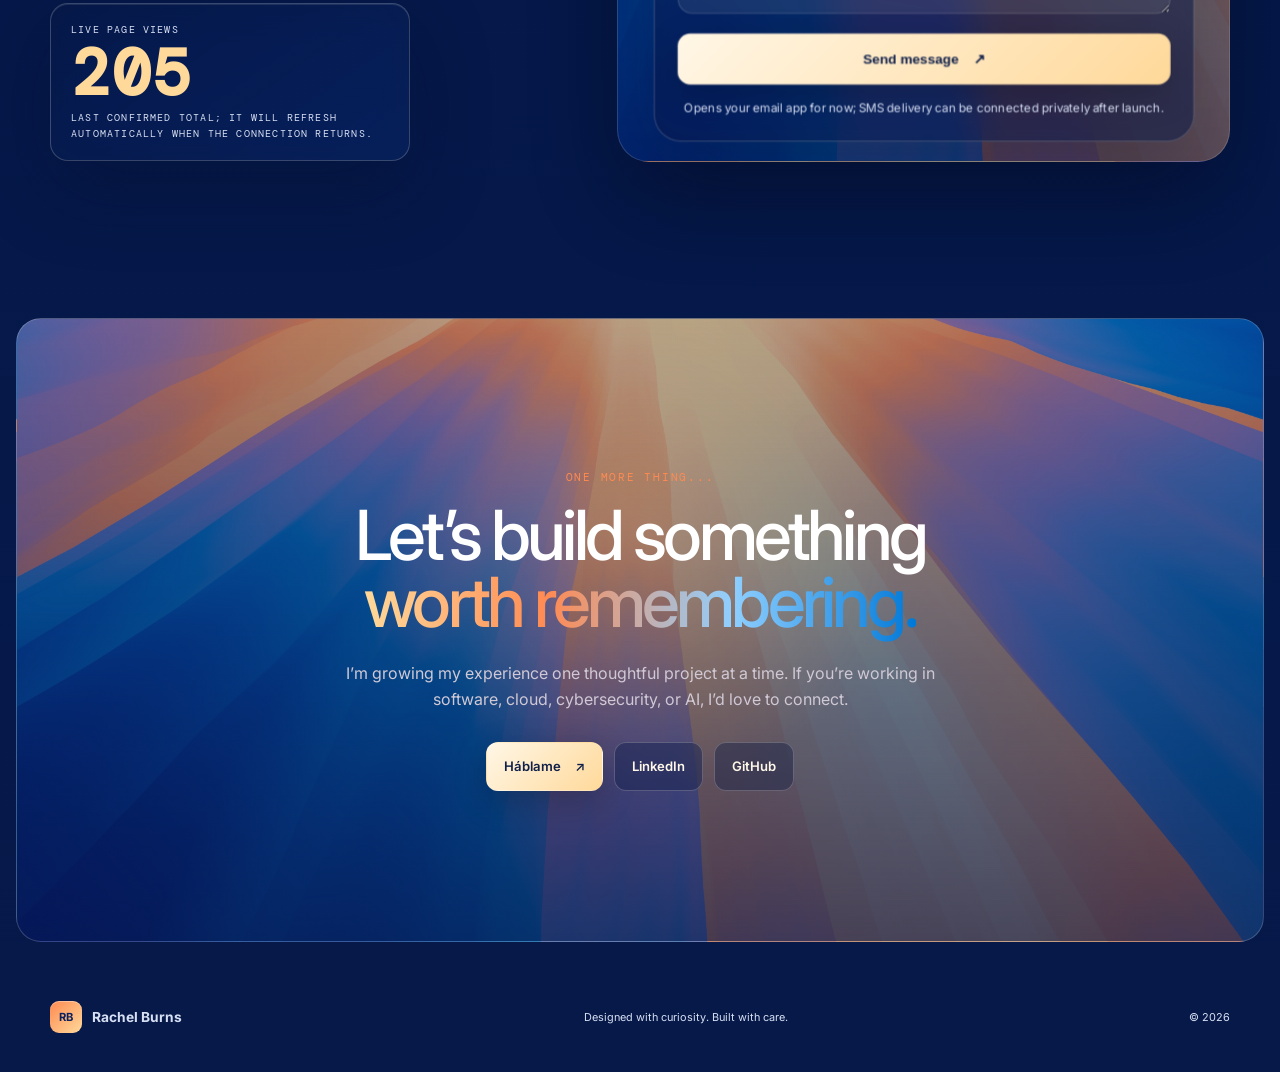
==== commit f8e28f37: "Make live page-view counter resilient" ====
--- a/index.html
+++ b/index.html
@@ -11,7 +11,7 @@
   <link href="https://fonts.googleapis.com/css2?family=DM+Mono:wght@400;500&family=Inter:wght@400;500;600;700&display=swap" rel="stylesheet">
   <link rel="stylesheet" href="styles.css?v=20260804-credentials">
   <script src="https://static.sketchfab.com/api/sketchfab-viewer-1.12.1.js" defer></script>
-  <script src="script.js?v=20261001-historical-estimate" defer></script>
+  <script src="script.js?v=20261004-resilient-counter" defer></script>
 </head>
 <body>
   <a class="skip-link" href="#main">Skip to content</a>
@@ -308,4 +308,4 @@
 
   <footer><a class="wordmark" href="#home"><span>RB</span> Rachel Burns</a><p>Designed with curiosity. Built with care.</p><p>© <span id="year"></span></p></footer>
 </body>
-</html>+</html>
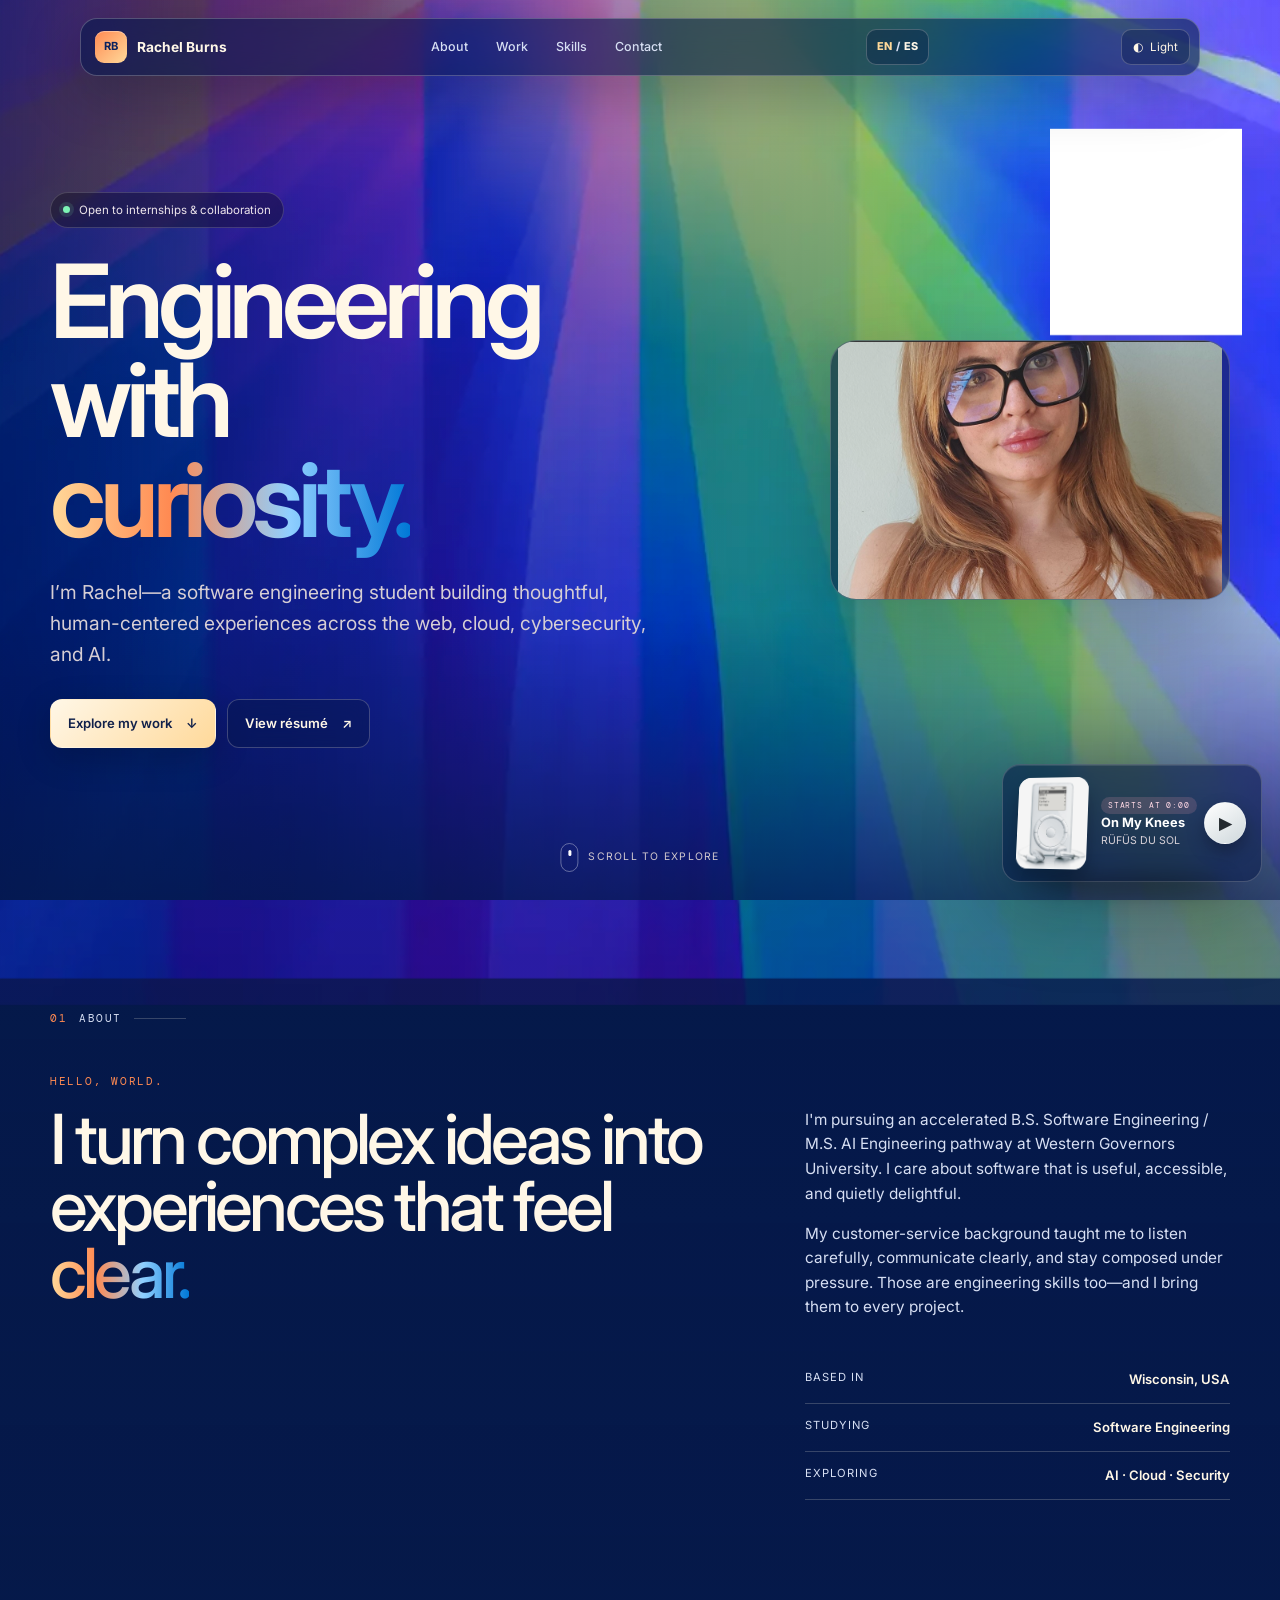
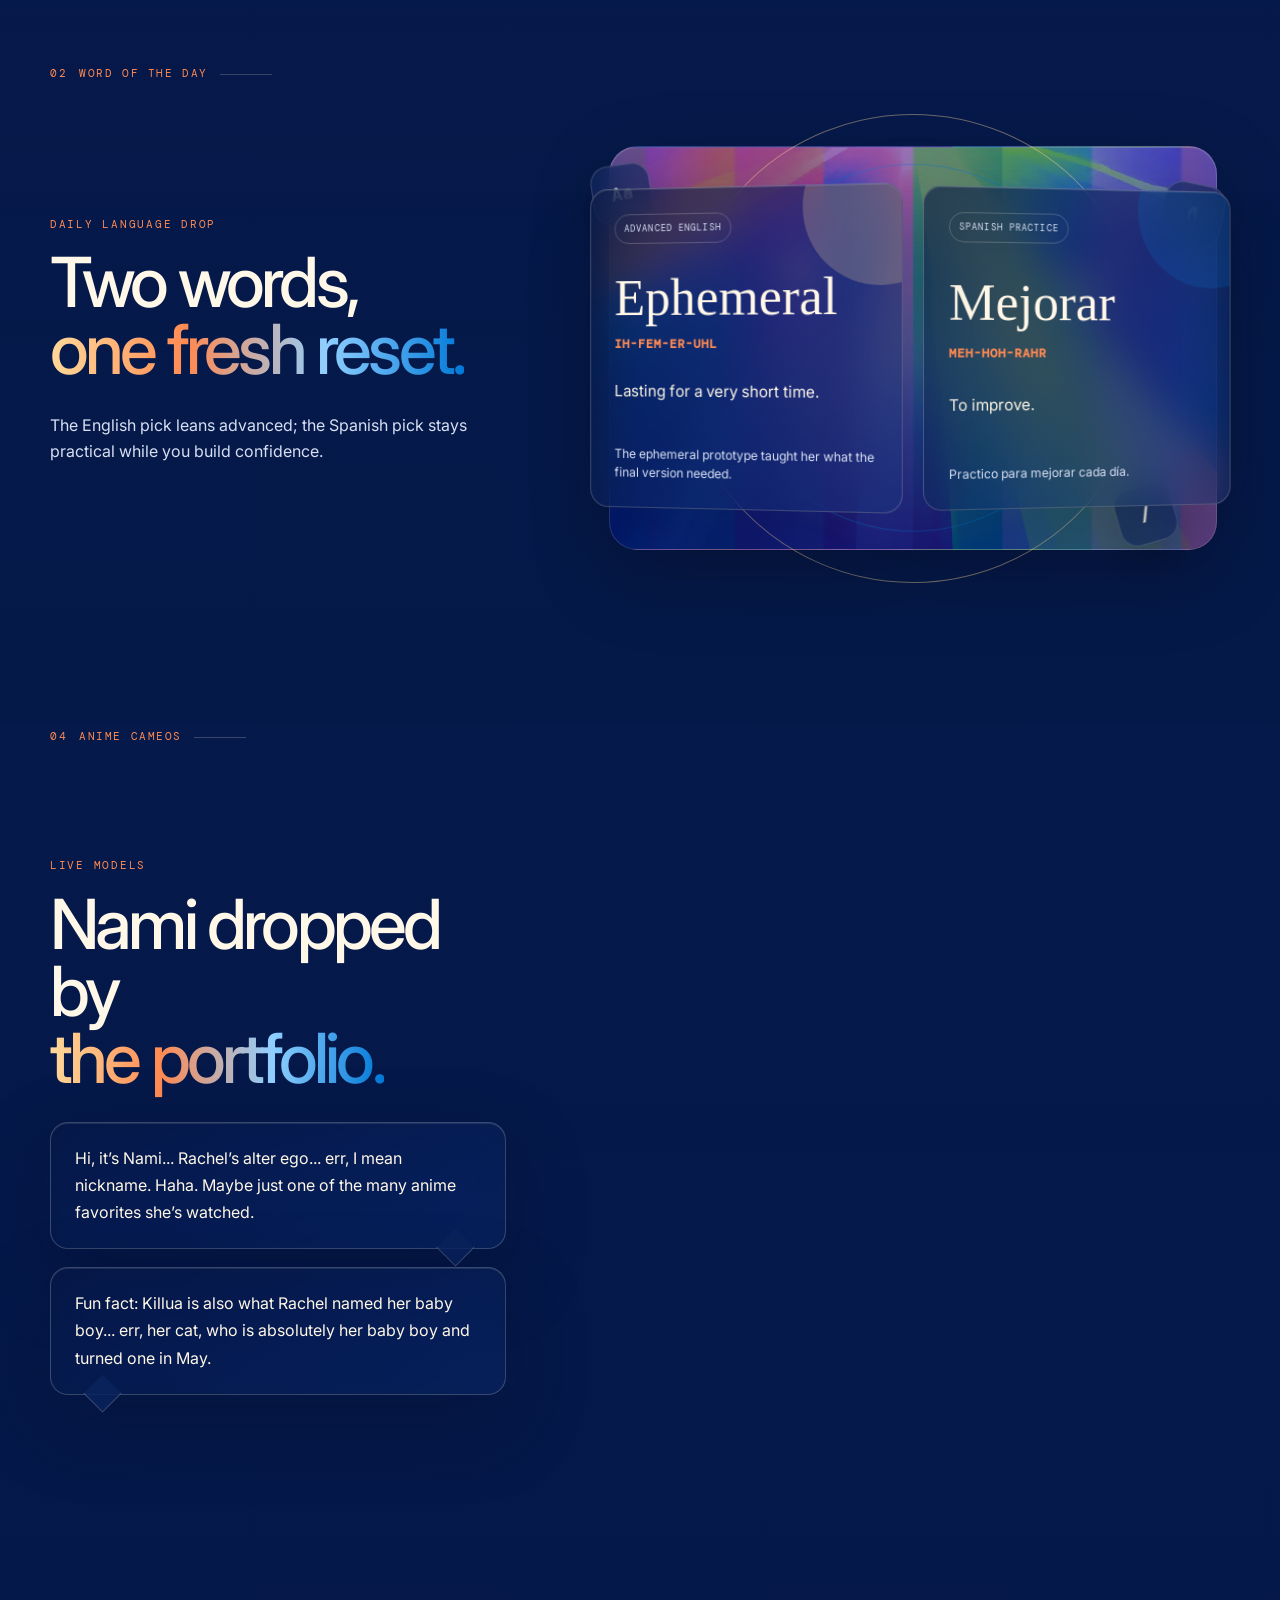
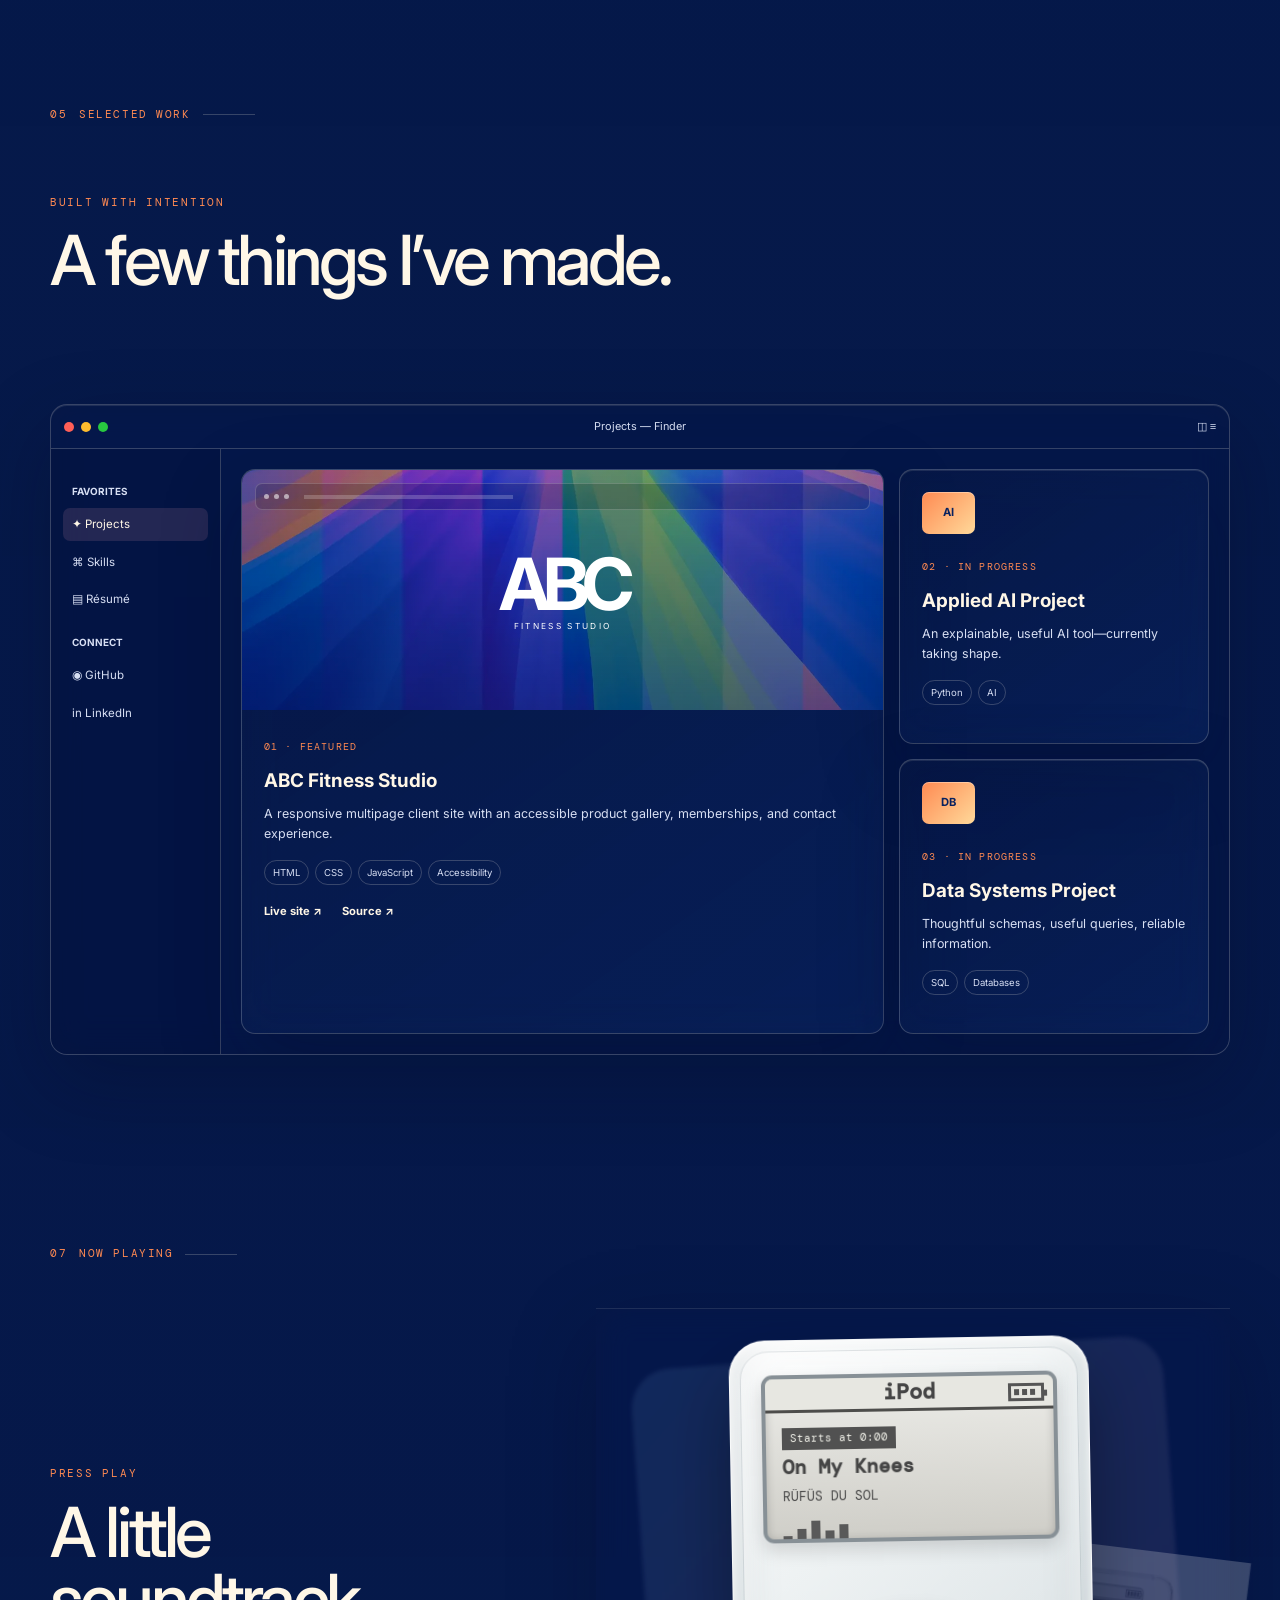
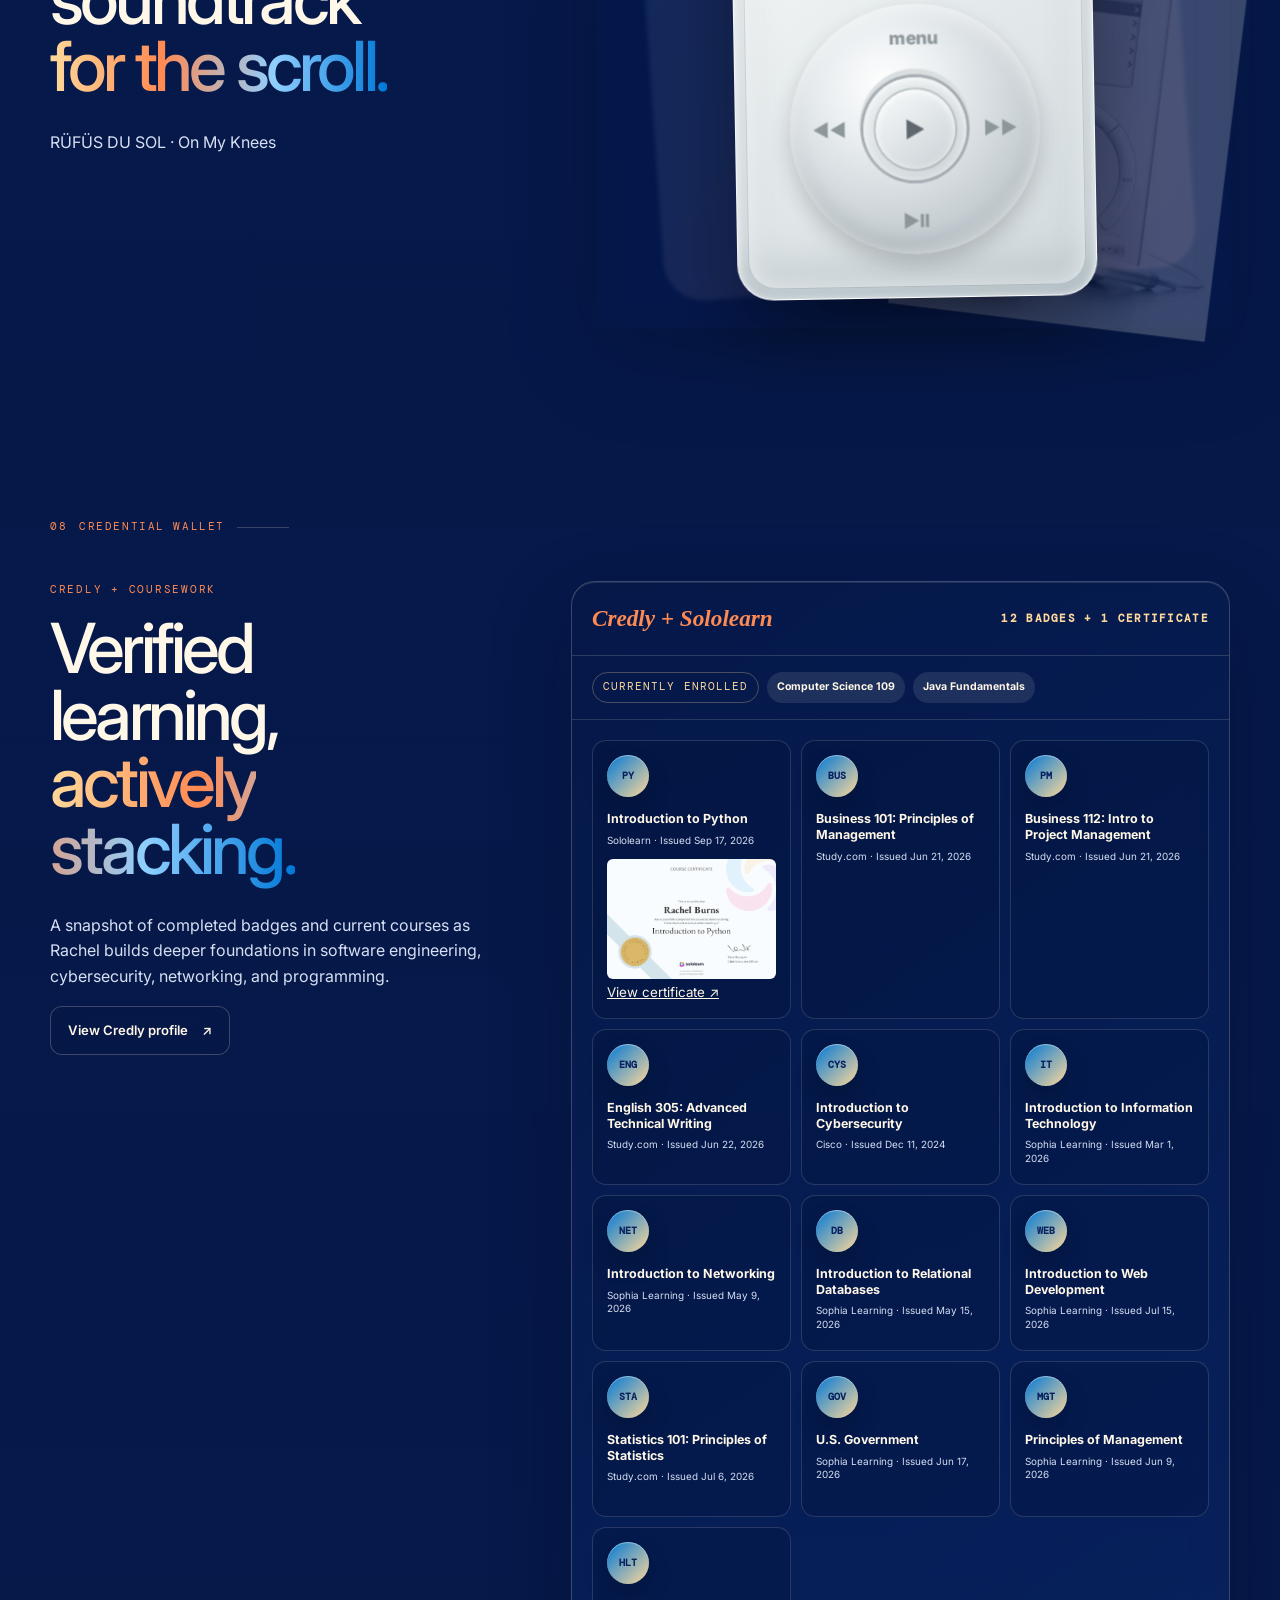
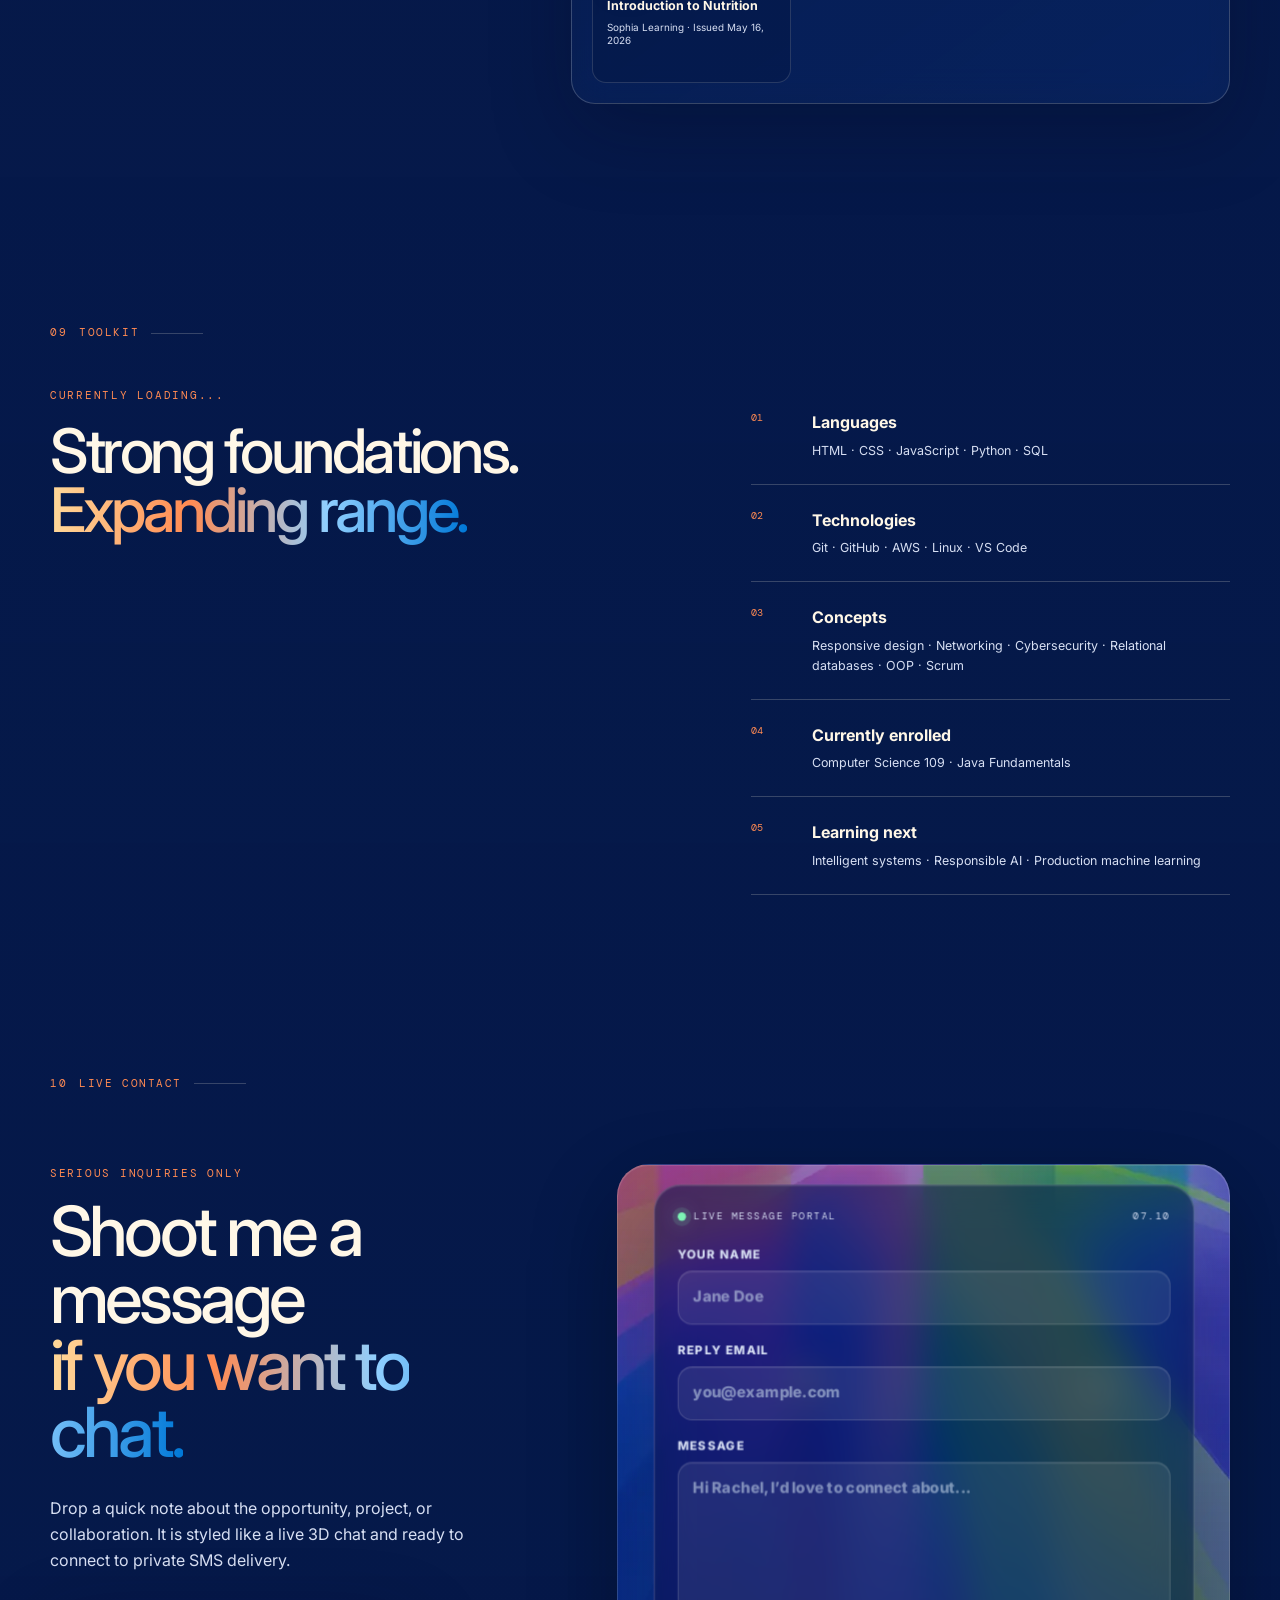
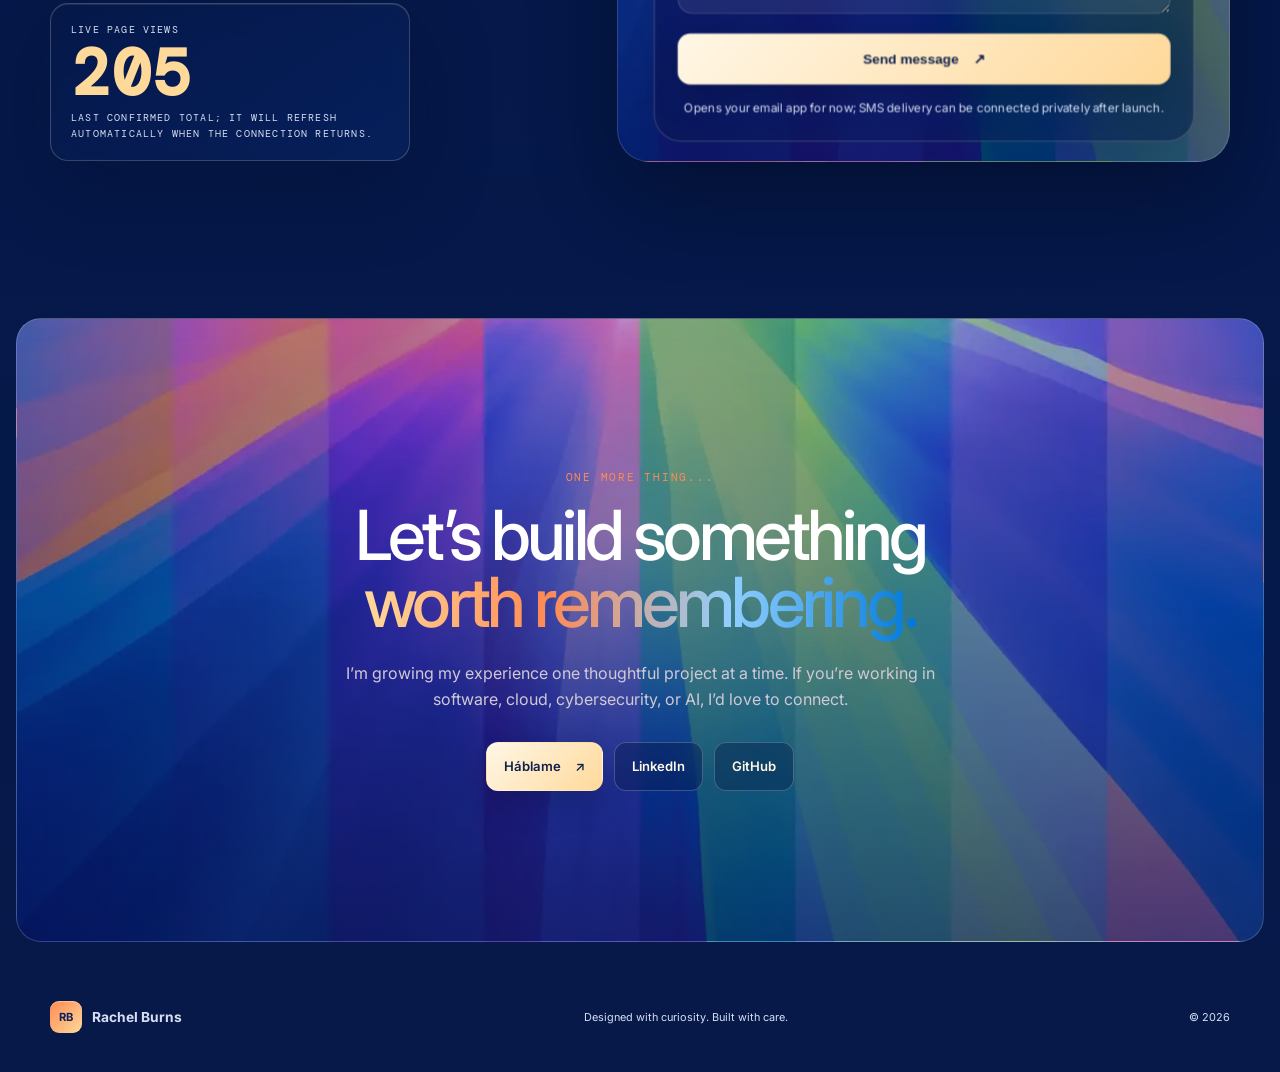
==== commit 0d237913: "Update portfolio background and make page views live" ====
--- a/index.html
+++ b/index.html
@@ -9,9 +9,9 @@
   <link rel="preconnect" href="https://fonts.googleapis.com">
   <link rel="preconnect" href="https://fonts.gstatic.com" crossorigin>
   <link href="https://fonts.googleapis.com/css2?family=DM+Mono:wght@400;500&family=Inter:wght@400;500;600;700&display=swap" rel="stylesheet">
-  <link rel="stylesheet" href="styles.css?v=20260804-credentials">
+  <link rel="stylesheet" href="styles.css?v=20261006-rainbow-background">
   <script src="https://static.sketchfab.com/api/sketchfab-viewer-1.12.1.js" defer></script>
-  <script src="script.js?v=20261004-resilient-counter" defer></script>
+  <script src="script.js?v=20261006-live-page-views" defer></script>
 </head>
 <body>
   <a class="skip-link" href="#main">Skip to content</a>
@@ -259,9 +259,9 @@
           <h2 id="chat-title"><span data-i18n="chatTitle">Shoot me a message</span><br><em data-i18n="chatEmphasis">if you want to chat.</em></h2>
           <p class="chat-copy" data-i18n="chatCopy">Drop a quick note about the opportunity, project, or collaboration. It is styled like a live 3D chat and ready to connect to private SMS delivery.</p>
           <div class="visitor-counter" aria-live="polite">
-            <span data-i18n="visitorLabel">Page views</span>
+            <span data-i18n="visitorLabel">Live page views</span>
             <strong data-visitor-count style="font-size:clamp(1.3rem,3vw,2rem)">Loading…</strong>
-            <small data-i18n="visitorSince">Includes 205 estimated earlier views + visits recorded since October 1, 2026.</small>
+            <small data-i18n="visitorSince">Live total includes earlier views; every page open or reload is recorded immediately, and this display refreshes every 5 seconds.</small>
           </div>
         </div>
         <div class="chat-3d-stage" aria-label="Immersive message form">
--- a/styles.css
+++ b/styles.css
@@ -106,8 +106,8 @@
 body.light{--bg:#f6f2ec;--bg2:#e7edf4;--panel:rgba(255,255,255,.82);--panel-solid:#fffaf4;--text:#102044;--muted:#5d6e86;--line:rgba(16,32,68,.16);--pink:#e66942;--blue:#0077c8;--violet:#7a62c6;--sun:#d99936;--coral:#e66942}
 .ambient{background:radial-gradient(circle at 18% 18%,rgba(0,151,232,.18),transparent 31%),radial-gradient(circle at 76% 20%,rgba(255,217,154,.2),transparent 26%),radial-gradient(circle at 78% 78%,rgba(255,124,83,.14),transparent 30%)}
 .menu-bar{border-color:rgba(255,255,255,.2);background:rgba(6,17,41,.68)}body.light .menu-bar{background:rgba(255,250,244,.72)}.language-toggle{display:flex;align-items:center;gap:4px;padding:8px 10px;border:1px solid var(--line);border-radius:10px;background:rgba(255,255,255,.08);color:var(--text);font:inherit;font-size:.68rem;font-weight:800;cursor:pointer}.language-toggle i{color:var(--muted);font-style:normal}.language-toggle[aria-pressed=true] span:last-child,.language-toggle[aria-pressed=false] span:first-child{color:var(--sun)}
-.hero-wallpaper{background:linear-gradient(90deg,rgba(6,17,41,.88),rgba(6,17,41,.62) 45%,rgba(6,17,41,.14)),url('assets/images/macos-sequoia-wallpaper.jpg') center/cover}.hero-wallpaper:after{background:linear-gradient(to bottom,transparent 68%,var(--bg)),radial-gradient(circle at 58% 8%,rgba(255,217,154,.42),transparent 26%)}h1 em,h2 em{background:linear-gradient(90deg,var(--sun),var(--coral),#86d7ff);-webkit-background-clip:text;background-clip:text;color:transparent}.button.primary{background:linear-gradient(135deg,#fff7e7,#ffd99a);color:#12214a}.button.glass{border-color:rgba(255,255,255,.22);background:rgba(8,22,51,.36);color:#fff}.desktop-section{background:linear-gradient(180deg,transparent,rgba(16,38,90,.72) 18%,rgba(16,38,90,.72) 86%,transparent)}.contact{background:linear-gradient(rgba(6,17,41,.18),rgba(6,17,41,.74)),url('assets/images/macos-sequoia-wallpaper.jpg') center/cover}.contact .button.primary{background:#fff7e7;color:#12214a}.wallpaper-strip figure:nth-child(1) img,.wallpaper-strip figure:nth-child(2) img,.wallpaper-strip figure:nth-child(3) img{content:url('assets/images/macos-sequoia-wallpaper.jpg')}
-.miniature-world{padding-top:80px}.world-hero{display:grid;grid-template-columns:.65fr 1.15fr;gap:clamp(42px,7vw,90px);align-items:center}.world-copy p:not(.overline){color:var(--muted);max-width:520px}.mini-world-stage{position:relative;min-height:520px;overflow:hidden;border:1px solid rgba(255,255,255,.2);border-radius:26px;background:linear-gradient(rgba(5,13,30,.18),rgba(5,13,30,.42)),url('assets/images/macos-sequoia-wallpaper.jpg') center/cover;box-shadow:0 36px 100px rgba(0,0,0,.32);perspective:900px;transform-style:preserve-3d}.mini-world-stage:before{content:"";position:absolute;left:8%;right:8%;bottom:8%;height:45%;border-radius:50%;background:radial-gradient(ellipse at center,rgba(255,217,154,.42),rgba(255,124,83,.28) 34%,rgba(0,151,232,.28) 68%,transparent 70%);transform:rotateX(66deg);box-shadow:0 0 50px rgba(255,217,154,.2)}.mini-world-stage:after{content:"";position:absolute;inset:22px;border:1px solid rgba(255,255,255,.16);border-radius:22px;background:linear-gradient(120deg,transparent,rgba(255,255,255,.1),transparent);pointer-events:none}.sequoia-sky{position:absolute;inset:0;background:radial-gradient(circle at 52% 7%,rgba(255,245,210,.9),transparent 15%),linear-gradient(180deg,rgba(0,117,200,.2),transparent 45%);animation:world-sheen 9s ease-in-out infinite}.world-station{position:absolute;z-index:3;width:94px;height:78px;display:grid;place-items:center;gap:0;border:1px solid rgba(255,255,255,.24);border-radius:18px;background:rgba(7,21,47,.76);color:#fff;text-decoration:none;box-shadow:0 18px 30px rgba(0,0,0,.28),inset 0 1px rgba(255,255,255,.14);backdrop-filter:blur(14px);transform:translateZ(40px);transition:transform .2s,background .2s}.world-station:hover,.world-station:focus-visible{background:rgba(255,124,83,.84);transform:translateZ(72px) translateY(-6px)}.world-station span{color:var(--sun);font-family:"DM Mono",monospace;font-size:.58rem}.world-station b{font-size:.72rem;text-transform:uppercase;letter-spacing:.08em}.station-about{left:11%;top:17%}.station-work{right:15%;top:18%}.station-music{left:43%;top:42%}.station-skills{left:17%;bottom:16%}.station-contact{right:12%;bottom:17%}.world-orbit{position:absolute;z-index:2;left:14%;right:14%;top:48%;height:7px;border-radius:999px;background:linear-gradient(90deg,#0097e8,#fff7d6,#ff7c53);box-shadow:0 0 24px rgba(255,217,154,.35);transform:rotate(-10deg)}.world-avatar{position:absolute;z-index:4;left:calc(50% - 25px);top:calc(50% - 25px);width:50px;height:50px;display:grid;place-items:center;border-radius:50%;background:linear-gradient(145deg,#fff7e7,#ff9d66);color:#102044;font-weight:900;box-shadow:0 14px 26px rgba(0,0,0,.28);animation:world-travel 8s ease-in-out infinite}.mini-world-stage.is-active .world-avatar{animation-duration:3.8s}@keyframes world-travel{0%,100%{transform:translate(-170px,-112px)}25%{transform:translate(190px,-90px)}50%{transform:translate(0,38px)}75%{transform:translate(178px,126px)}}@keyframes world-sheen{50%{opacity:.72}}@media(max-width:900px){.world-hero{grid-template-columns:1fr}.mini-world-stage{min-height:470px}.menu-bar{gap:8px}.language-toggle{order:3}}@media(max-width:620px){.mini-world-stage{min-height:420px}.world-station{width:76px;height:64px;border-radius:14px}.world-station b{font-size:.58rem}.station-about{left:8%;top:14%}.station-work{right:8%;top:16%}.station-music{left:39%;top:43%}.station-skills{left:9%;bottom:16%}.station-contact{right:8%;bottom:16%}.ipod-floating-player{bottom:74px}.language-toggle{padding:7px 8px}}
+.hero-wallpaper{background:linear-gradient(90deg,rgba(6,17,41,.88),rgba(6,17,41,.62) 45%,rgba(6,17,41,.14)),url('assets/images/portfolio-background.webp') center/cover}.hero-wallpaper:after{background:linear-gradient(to bottom,transparent 68%,var(--bg)),radial-gradient(circle at 58% 8%,rgba(255,217,154,.42),transparent 26%)}h1 em,h2 em{background:linear-gradient(90deg,var(--sun),var(--coral),#86d7ff);-webkit-background-clip:text;background-clip:text;color:transparent}.button.primary{background:linear-gradient(135deg,#fff7e7,#ffd99a);color:#12214a}.button.glass{border-color:rgba(255,255,255,.22);background:rgba(8,22,51,.36);color:#fff}.desktop-section{background:linear-gradient(180deg,transparent,rgba(16,38,90,.72) 18%,rgba(16,38,90,.72) 86%,transparent)}.contact{background:linear-gradient(rgba(6,17,41,.18),rgba(6,17,41,.74)),url('assets/images/portfolio-background.webp') center/cover}.contact .button.primary{background:#fff7e7;color:#12214a}.wallpaper-strip figure:nth-child(1) img,.wallpaper-strip figure:nth-child(2) img,.wallpaper-strip figure:nth-child(3) img{content:url('assets/images/portfolio-background.webp')}
+.miniature-world{padding-top:80px}.world-hero{display:grid;grid-template-columns:.65fr 1.15fr;gap:clamp(42px,7vw,90px);align-items:center}.world-copy p:not(.overline){color:var(--muted);max-width:520px}.mini-world-stage{position:relative;min-height:520px;overflow:hidden;border:1px solid rgba(255,255,255,.2);border-radius:26px;background:linear-gradient(rgba(5,13,30,.18),rgba(5,13,30,.42)),url('assets/images/portfolio-background.webp') center/cover;box-shadow:0 36px 100px rgba(0,0,0,.32);perspective:900px;transform-style:preserve-3d}.mini-world-stage:before{content:"";position:absolute;left:8%;right:8%;bottom:8%;height:45%;border-radius:50%;background:radial-gradient(ellipse at center,rgba(255,217,154,.42),rgba(255,124,83,.28) 34%,rgba(0,151,232,.28) 68%,transparent 70%);transform:rotateX(66deg);box-shadow:0 0 50px rgba(255,217,154,.2)}.mini-world-stage:after{content:"";position:absolute;inset:22px;border:1px solid rgba(255,255,255,.16);border-radius:22px;background:linear-gradient(120deg,transparent,rgba(255,255,255,.1),transparent);pointer-events:none}.sequoia-sky{position:absolute;inset:0;background:radial-gradient(circle at 52% 7%,rgba(255,245,210,.9),transparent 15%),linear-gradient(180deg,rgba(0,117,200,.2),transparent 45%);animation:world-sheen 9s ease-in-out infinite}.world-station{position:absolute;z-index:3;width:94px;height:78px;display:grid;place-items:center;gap:0;border:1px solid rgba(255,255,255,.24);border-radius:18px;background:rgba(7,21,47,.76);color:#fff;text-decoration:none;box-shadow:0 18px 30px rgba(0,0,0,.28),inset 0 1px rgba(255,255,255,.14);backdrop-filter:blur(14px);transform:translateZ(40px);transition:transform .2s,background .2s}.world-station:hover,.world-station:focus-visible{background:rgba(255,124,83,.84);transform:translateZ(72px) translateY(-6px)}.world-station span{color:var(--sun);font-family:"DM Mono",monospace;font-size:.58rem}.world-station b{font-size:.72rem;text-transform:uppercase;letter-spacing:.08em}.station-about{left:11%;top:17%}.station-work{right:15%;top:18%}.station-music{left:43%;top:42%}.station-skills{left:17%;bottom:16%}.station-contact{right:12%;bottom:17%}.world-orbit{position:absolute;z-index:2;left:14%;right:14%;top:48%;height:7px;border-radius:999px;background:linear-gradient(90deg,#0097e8,#fff7d6,#ff7c53);box-shadow:0 0 24px rgba(255,217,154,.35);transform:rotate(-10deg)}.world-avatar{position:absolute;z-index:4;left:calc(50% - 25px);top:calc(50% - 25px);width:50px;height:50px;display:grid;place-items:center;border-radius:50%;background:linear-gradient(145deg,#fff7e7,#ff9d66);color:#102044;font-weight:900;box-shadow:0 14px 26px rgba(0,0,0,.28);animation:world-travel 8s ease-in-out infinite}.mini-world-stage.is-active .world-avatar{animation-duration:3.8s}@keyframes world-travel{0%,100%{transform:translate(-170px,-112px)}25%{transform:translate(190px,-90px)}50%{transform:translate(0,38px)}75%{transform:translate(178px,126px)}}@keyframes world-sheen{50%{opacity:.72}}@media(max-width:900px){.world-hero{grid-template-columns:1fr}.mini-world-stage{min-height:470px}.menu-bar{gap:8px}.language-toggle{order:3}}@media(max-width:620px){.mini-world-stage{min-height:420px}.world-station{width:76px;height:64px;border-radius:14px}.world-station b{font-size:.58rem}.station-about{left:8%;top:14%}.station-work{right:8%;top:16%}.station-music{left:39%;top:43%}.station-skills{left:9%;bottom:16%}.station-contact{right:8%;bottom:16%}.ipod-floating-player{bottom:74px}.language-toggle{padding:7px 8px}}
 
 .world-palette{display:inline-flex;gap:5px;margin-top:22px;padding:5px;border:1px solid var(--line);border-radius:14px;background:rgba(255,255,255,.08);backdrop-filter:blur(14px)}.world-palette button{min-width:88px;padding:8px 12px;border:0;border-radius:10px;background:transparent;color:var(--muted);font:inherit;font-size:.72rem;font-weight:800;cursor:pointer}.world-palette button.active{background:linear-gradient(135deg,var(--sun),var(--coral));color:#102044;box-shadow:0 8px 18px rgba(0,0,0,.18)}.world-live-video{position:absolute;inset:0;width:100%;height:100%;object-fit:cover;opacity:0;filter:saturate(1.25) contrast(1.05);transition:opacity .45s ease;pointer-events:none}.world-live-mode .world-live-video{opacity:1}.world-live-mode .mini-world-stage{border-color:rgba(175,231,255,.32);background:linear-gradient(135deg,rgba(1,14,32,.18),rgba(5,23,54,.4));box-shadow:0 36px 100px rgba(0,42,88,.38),0 0 38px rgba(0,151,232,.18)}.world-live-mode .mini-world-stage:before{background:radial-gradient(ellipse at center,rgba(151,231,255,.42),rgba(118,103,216,.3) 35%,rgba(255,116,167,.22) 64%,transparent 70%);box-shadow:0 0 58px rgba(0,151,232,.32)}.world-live-mode .sequoia-sky{background:radial-gradient(circle at 76% 17%,rgba(120,220,255,.42),transparent 22%),linear-gradient(180deg,rgba(7,9,58,.18),transparent 48%)}.world-live-mode .world-station{background:rgba(3,19,48,.7);border-color:rgba(181,237,255,.34)}.world-live-mode .world-station:hover,.world-live-mode .world-station:focus-visible{background:rgba(0,151,232,.82)}.world-live-mode .world-orbit{background:linear-gradient(90deg,#64d8ff,#b99cff,#ff7eb3);box-shadow:0 0 28px rgba(100,216,255,.42)}.world-live-mode .world-avatar{background:linear-gradient(145deg,#dcfbff,#a995ff,#ff8fc0);color:#07152f}.world-live-mode .world-palette button.active{background:linear-gradient(135deg,#64d8ff,#ff8fc0)}
 
@@ -126,10 +126,10 @@
 .anime-model-stack{display:grid;gap:24px}.anime-model-stack .nami-model-card{min-height:440px}.anime-model-stack .sketchfab-embed-wrapper iframe{min-height:310px}.killua-bubble{margin-top:18px}.killua-bubble:after{right:auto;left:38px}.killua-model-card:before{background:radial-gradient(circle at 46% 10%,color-mix(in srgb,var(--blue) 30%,transparent),transparent 26%),linear-gradient(135deg,color-mix(in srgb,var(--blue) 18%,transparent),color-mix(in srgb,var(--violet) 16%,transparent))}.killua-orbit{border-color:color-mix(in srgb,var(--blue) 55%,transparent);animation-duration:8s;animation-direction:reverse}.killua-orbit:before{background:var(--blue);box-shadow:0 0 16px var(--blue),0 0 34px color-mix(in srgb,var(--blue) 75%,transparent)}.killua-orbit:after{background:var(--violet);box-shadow:0 0 16px var(--violet)}@media(max-width:960px){.anime-model-stack .nami-model-card{min-height:420px}.anime-model-stack .sketchfab-embed-wrapper iframe{min-height:330px}}@media(max-width:520px){.anime-model-stack{gap:18px}.anime-model-stack .nami-model-card{min-height:360px}.anime-model-stack .sketchfab-embed-wrapper iframe{min-height:250px}}
 
 /* Sequoia-only hero background with soft video changeover */
-.hero-live-video{position:absolute;inset:0;width:100%;height:100%;object-fit:cover;opacity:0;filter:saturate(1.08) contrast(1.04);animation:hero-video-fade 18s ease-in-out infinite;pointer-events:none}.hero-wallpaper:after{z-index:2}.hero-content,.scroll-cue{z-index:3}.hero-wallpaper{background:linear-gradient(90deg,rgba(6,17,41,.88),rgba(6,17,41,.62) 45%,rgba(6,17,41,.14)),url('assets/images/macos-sequoia-wallpaper.jpg') center/cover}.hero-wallpaper:before{content:"";position:absolute;inset:0;z-index:1;background:linear-gradient(90deg,rgba(6,17,41,.88),rgba(6,17,41,.62) 45%,rgba(6,17,41,.14));pointer-events:none}@keyframes hero-video-fade{0%,32%,100%{opacity:0}46%,76%{opacity:.82}}@media(prefers-reduced-motion:reduce){.hero-live-video{animation:none;opacity:0}}
+.hero-live-video{position:absolute;inset:0;width:100%;height:100%;object-fit:cover;opacity:0;filter:saturate(1.08) contrast(1.04);animation:hero-video-fade 18s ease-in-out infinite;pointer-events:none}.hero-wallpaper:after{z-index:2}.hero-content,.scroll-cue{z-index:3}.hero-wallpaper{background:linear-gradient(90deg,rgba(6,17,41,.88),rgba(6,17,41,.62) 45%,rgba(6,17,41,.14)),url('assets/images/portfolio-background.webp') center/cover}.hero-wallpaper:before{content:"";position:absolute;inset:0;z-index:1;background:linear-gradient(90deg,rgba(6,17,41,.88),rgba(6,17,41,.62) 45%,rgba(6,17,41,.14));pointer-events:none}@keyframes hero-video-fade{0%,32%,100%{opacity:0}46%,76%{opacity:.82}}@media(prefers-reduced-motion:reduce){.hero-live-video{animation:none;opacity:0}}
 
 /* Final hero direction: animated Sequoia still only, no desktop video */
-.hero-live-video{display:none!important}.hero-wallpaper{overflow:hidden;background:none!important}.hero-wallpaper:before{content:"";position:absolute;inset:-4%;z-index:0;background:linear-gradient(90deg,rgba(6,17,41,.88),rgba(6,17,41,.62) 45%,rgba(6,17,41,.14)),url('assets/images/macos-sequoia-wallpaper.jpg') center/cover;animation:sequoia-still-drift 22s ease-in-out infinite;pointer-events:none}.hero-wallpaper:after{z-index:1;background:linear-gradient(to bottom,transparent 68%,var(--bg)),radial-gradient(circle at 58% 8%,rgba(255,217,154,.42),transparent 26%)}.hero-content,.scroll-cue{z-index:2}@keyframes sequoia-still-drift{0%,100%{transform:scale(1.02) translate3d(0,0,0);filter:saturate(1.04)}50%{transform:scale(1.08) translate3d(-1.4%,.8%,0);filter:saturate(1.16)}}@media(prefers-reduced-motion:reduce){.hero-wallpaper:before{animation:none;transform:none}}
+.hero-live-video{display:none!important}.hero-wallpaper{overflow:hidden;background:none!important}.hero-wallpaper:before{content:"";position:absolute;inset:-4%;z-index:0;background:linear-gradient(90deg,rgba(6,17,41,.88),rgba(6,17,41,.62) 45%,rgba(6,17,41,.14)),url('assets/images/portfolio-background.webp') center/cover;animation:sequoia-still-drift 22s ease-in-out infinite;pointer-events:none}.hero-wallpaper:after{z-index:1;background:linear-gradient(to bottom,transparent 68%,var(--bg)),radial-gradient(circle at 58% 8%,rgba(255,217,154,.42),transparent 26%)}.hero-content,.scroll-cue{z-index:2}@keyframes sequoia-still-drift{0%,100%{transform:scale(1.02) translate3d(0,0,0);filter:saturate(1.04)}50%{transform:scale(1.08) translate3d(-1.4%,.8%,0);filter:saturate(1.16)}}@media(prefers-reduced-motion:reduce){.hero-wallpaper:before{animation:none;transform:none}}
 
 /* Final hero portrait: natural crop with black-and-white hover */
 .profile-window{width:min(42vw,560px);aspect-ratio:2406/1562;border:1px solid rgba(255,255,255,.24);border-radius:26px;background:#151826;box-shadow:0 32px 85px rgba(0,0,0,.42);overflow:hidden;transform:none}.profile-window figure{position:relative;width:100%;height:100%;margin:0}.profile-window .window-bar,.profile-window figcaption{display:none}.profile-window img{position:absolute;inset:0;width:100%;height:100%;display:block;aspect-ratio:auto;object-fit:contain;object-position:center;transition:opacity .55s ease,transform .7s ease,filter .55s ease}.profile-window .profile-color{opacity:1}.profile-window .profile-bw{opacity:0;filter:contrast(1.04)}.profile-window:hover img,.profile-window:focus-within img{transform:scale(1.015)}.profile-window:hover .profile-bw,.profile-window:focus-within .profile-bw{opacity:1}.profile-window:hover .profile-color,.profile-window:focus-within .profile-color{opacity:0}@media(max-width:850px){.profile-window{width:min(88vw,560px);justify-self:center}}@media(max-width:520px){.profile-window{width:100%;aspect-ratio:2406/1562;border-radius:20px}}
@@ -137,8 +137,8 @@
 /* Final simplified four-color Sequoia system */
 :root{--bg:#07152f;--bg2:#10265a;--panel:rgba(12,28,62,.78);--panel-solid:#102351;--text:#fff8ed;--muted:#c7d5e8;--line:rgba(255,248,237,.18);--pink:#ff7c53;--blue:#0097e8;--violet:#0097e8;--sun:#ffd99a;--coral:#ff7c53;color-scheme:dark}
 body.light{--bg:#f6f2ec;--bg2:#e7edf4;--panel:rgba(255,255,255,.82);--panel-solid:#fffaf4;--text:#102044;--muted:#5d6e86;--line:rgba(16,32,68,.16);--pink:#e66942;--blue:#0077c8;--violet:#0077c8;--sun:#d99936;--coral:#e66942;color-scheme:light}
-body{background:var(--bg);color:var(--text)}.ambient{background:radial-gradient(circle at 18% 18%,rgba(0,151,232,.16),transparent 31%),radial-gradient(circle at 76% 20%,rgba(255,217,154,.18),transparent 26%),radial-gradient(circle at 78% 78%,rgba(255,124,83,.12),transparent 30%)}.wordmark span{background:linear-gradient(135deg,var(--coral),var(--sun))}.menu-bar{background:rgba(6,17,41,.68);border-color:var(--line)}body.light .menu-bar{background:rgba(255,250,244,.72)}h1 em,h2 em{background:linear-gradient(90deg,var(--sun),var(--coral),var(--blue));-webkit-background-clip:text;background-clip:text;color:transparent}.button.primary{background:linear-gradient(135deg,#fff7e7,var(--sun));color:#12214a}.desktop-section{background:linear-gradient(180deg,transparent,rgba(16,38,90,.72) 18%,rgba(16,38,90,.72) 86%,transparent)}.project-number,.skill-list article>span,.section-index span,.overline{color:var(--coral)}.folder-icon{background:linear-gradient(135deg,var(--blue),#0f5ea8)}.folder-icon.coral{background:linear-gradient(135deg,var(--coral),#b84d2f)}.contact{background:linear-gradient(rgba(6,17,41,.18),rgba(6,17,41,.74)),url('assets/images/macos-sequoia-wallpaper.jpg') center/cover}
-.hero-wallpaper{overflow:hidden;background:#07152f!important}.hero-wallpaper:before,.hero-wallpaper:after{content:"";position:absolute;inset:-4%;pointer-events:none}.hero-wallpaper:before{z-index:0;background:linear-gradient(90deg,rgba(6,17,41,.88),rgba(6,17,41,.62) 45%,rgba(6,17,41,.14)),url('assets/images/macos-sequoia-wallpaper.jpg') center/cover;animation:sequoia-base-drift 24s ease-in-out infinite}.hero-wallpaper:after{z-index:1;background:linear-gradient(90deg,rgba(6,17,41,.9),rgba(6,17,41,.6) 45%,rgba(6,17,41,.16)),url('assets/images/macos-sequoia-wallpaper.jpg') center/cover;filter:hue-rotate(28deg) saturate(1.2) brightness(1.04);opacity:0;animation:sequoia-color-shift 24s ease-in-out infinite}.hero{isolation:isolate}.hero:after{content:"";position:absolute;inset:0;z-index:1;background:linear-gradient(to bottom,transparent 68%,var(--bg)),radial-gradient(circle at 58% 8%,rgba(255,217,154,.42),transparent 26%);pointer-events:none}.hero-content,.scroll-cue{z-index:2}@keyframes sequoia-base-drift{0%,100%{transform:scale(1.02) translate3d(0,0,0)}50%{transform:scale(1.07) translate3d(-1.2%,.7%,0)}}@keyframes sequoia-color-shift{0%,34%,100%{opacity:0;transform:scale(1.02) translate3d(0,0,0)}50%,72%{opacity:.72;transform:scale(1.07) translate3d(1.1%,-.7%,0)}}@media(prefers-reduced-motion:reduce){.hero-wallpaper:before,.hero-wallpaper:after{animation:none;transform:none}.hero-wallpaper:after{opacity:0}}
+body{background:var(--bg);color:var(--text)}.ambient{background:radial-gradient(circle at 18% 18%,rgba(0,151,232,.16),transparent 31%),radial-gradient(circle at 76% 20%,rgba(255,217,154,.18),transparent 26%),radial-gradient(circle at 78% 78%,rgba(255,124,83,.12),transparent 30%)}.wordmark span{background:linear-gradient(135deg,var(--coral),var(--sun))}.menu-bar{background:rgba(6,17,41,.68);border-color:var(--line)}body.light .menu-bar{background:rgba(255,250,244,.72)}h1 em,h2 em{background:linear-gradient(90deg,var(--sun),var(--coral),var(--blue));-webkit-background-clip:text;background-clip:text;color:transparent}.button.primary{background:linear-gradient(135deg,#fff7e7,var(--sun));color:#12214a}.desktop-section{background:linear-gradient(180deg,transparent,rgba(16,38,90,.72) 18%,rgba(16,38,90,.72) 86%,transparent)}.project-number,.skill-list article>span,.section-index span,.overline{color:var(--coral)}.folder-icon{background:linear-gradient(135deg,var(--blue),#0f5ea8)}.folder-icon.coral{background:linear-gradient(135deg,var(--coral),#b84d2f)}.contact{background:linear-gradient(rgba(6,17,41,.18),rgba(6,17,41,.74)),url('assets/images/portfolio-background.webp') center/cover}
+.hero-wallpaper{overflow:hidden;background:#07152f!important}.hero-wallpaper:before,.hero-wallpaper:after{content:"";position:absolute;inset:-4%;pointer-events:none}.hero-wallpaper:before{z-index:0;background:linear-gradient(90deg,rgba(6,17,41,.88),rgba(6,17,41,.62) 45%,rgba(6,17,41,.14)),url('assets/images/portfolio-background.webp') center/cover;animation:sequoia-base-drift 24s ease-in-out infinite}.hero-wallpaper:after{z-index:1;background:linear-gradient(90deg,rgba(6,17,41,.9),rgba(6,17,41,.6) 45%,rgba(6,17,41,.16)),url('assets/images/portfolio-background.webp') center/cover;filter:hue-rotate(28deg) saturate(1.2) brightness(1.04);opacity:0;animation:sequoia-color-shift 24s ease-in-out infinite}.hero{isolation:isolate}.hero:after{content:"";position:absolute;inset:0;z-index:1;background:linear-gradient(to bottom,transparent 68%,var(--bg)),radial-gradient(circle at 58% 8%,rgba(255,217,154,.42),transparent 26%);pointer-events:none}.hero-content,.scroll-cue{z-index:2}@keyframes sequoia-base-drift{0%,100%{transform:scale(1.02) translate3d(0,0,0)}50%{transform:scale(1.07) translate3d(-1.2%,.7%,0)}}@keyframes sequoia-color-shift{0%,34%,100%{opacity:0;transform:scale(1.02) translate3d(0,0,0)}50%,72%{opacity:.72;transform:scale(1.07) translate3d(1.1%,-.7%,0)}}@media(prefers-reduced-motion:reduce){.hero-wallpaper:before,.hero-wallpaper:after{animation:none;transform:none}.hero-wallpaper:after{opacity:0}}
 
 /* Final anime direction: transparent floating character models only */
 .anime-model-stack{gap:12px}.anime-model-stack .nami-model-card,.nami-model-card,.killua-model-card{min-height:clamp(380px,52vw,620px);display:grid;place-items:center;background:transparent!important;box-shadow:none!important;perspective:1200px}.nami-model-card:before,.killua-model-card:before,.nami-orbit,.killua-orbit{display:none!important}.sketchfab-embed-wrapper{width:min(100%,680px);padding:0!important;border:0!important;border-radius:0!important;background:transparent!important;box-shadow:none!important;backdrop-filter:none!important;transform:none!important;animation:character-float 5.8s ease-in-out infinite}.sketchfab-embed-wrapper iframe{width:100%;aspect-ratio:4/5;min-height:clamp(360px,56vw,660px)!important;border:0!important;border-radius:0!important;background:transparent!important;filter:drop-shadow(0 26px 34px rgba(0,0,0,.32))}.model-credit{width:min(100%,520px);margin:8px auto 0;text-align:center;opacity:.62;font-size:.58rem}.model-credit:hover{opacity:1}@keyframes character-float{50%{translate:0 -12px}}@media(max-width:960px){.anime-model-stack .nami-model-card,.nami-model-card,.killua-model-card{min-height:clamp(340px,86vw,560px)}.sketchfab-embed-wrapper{width:min(100%,560px)}.sketchfab-embed-wrapper iframe{min-height:clamp(330px,88vw,570px)!important}}@media(max-width:520px){.anime-model-stack{gap:4px}.anime-model-stack .nami-model-card,.nami-model-card,.killua-model-card{min-height:360px}.sketchfab-embed-wrapper iframe{min-height:360px!important}.model-credit{font-size:.52rem}}@media(prefers-reduced-motion:reduce){.sketchfab-embed-wrapper{animation:none}}
@@ -154,14 +154,14 @@
 body.light{--bg:#071a4c;--bg2:#12357a;--panel:rgba(255,248,237,.82);--panel-solid:#fff7e7;--text:#10204a;--muted:#53637f;--line:rgba(16,32,74,.18);--pink:#e96e45;--blue:#006fc4;--violet:#7666bf;--sun:#d89634;--coral:#e96e45;color-scheme:light}
 body{background:#061949;color:var(--text)}
 .ambient{z-index:-1;background:#061949!important}
-.ambient:before,.ambient:after{content:"";position:fixed;inset:-7%;pointer-events:none;background:url('assets/images/macos-sequoia-wallpaper.jpg') center/cover no-repeat;transform:scale(1.03);will-change:opacity,filter,transform}
+.ambient:before,.ambient:after{content:"";position:fixed;inset:-7%;pointer-events:none;background:url('assets/images/portfolio-background.webp') center/cover no-repeat;transform:scale(1.03);will-change:opacity,filter,transform}
 .ambient:before{opacity:.98;filter:saturate(1.15) contrast(1.04) brightness(.9)}
 .ambient:after{opacity:calc(.12 + (var(--sequoia-shift) * .58));filter:hue-rotate(20deg) saturate(1.25) contrast(1.05) brightness(1.04);transform:scale(1.08) translate3d(calc(var(--sequoia-shift) * -1.4%),calc(var(--sequoia-shift) * .8%),0);transition:opacity .45s ease,transform .7s ease,filter .45s ease}
 body:has(a:hover) .ambient:after,body:has(button:hover) .ambient:after,body:has(.map-node:hover) .ambient:after,body:has(.world-station:hover) .ambient:after{opacity:.72;filter:hue-rotate(26deg) saturate(1.32) contrast(1.06) brightness(1.06)}
 main{position:relative;isolation:isolate}
 main:before{content:"";position:absolute;inset:0;z-index:-1;pointer-events:none;background:linear-gradient(180deg,rgba(6,25,73,.22),rgba(6,25,73,.64) 22%,rgba(6,25,73,.54) 62%,rgba(6,25,73,.74));backdrop-filter:saturate(1.05)}
 .hero-wallpaper{background:transparent!important}
-.hero-wallpaper:before{background:linear-gradient(90deg,rgba(6,25,73,.84),rgba(6,25,73,.46) 45%,rgba(6,25,73,.08)),url('assets/images/macos-sequoia-wallpaper.jpg') center/cover!important;filter:saturate(1.18) contrast(1.04)!important}
+.hero-wallpaper:before{background:linear-gradient(90deg,rgba(6,25,73,.84),rgba(6,25,73,.46) 45%,rgba(6,25,73,.08)),url('assets/images/portfolio-background.webp') center/cover!important;filter:saturate(1.18) contrast(1.04)!important}
 .hero-wallpaper:after{background:linear-gradient(to bottom,transparent 66%,rgba(6,25,73,.75)),radial-gradient(circle at 52% 7%,rgba(255,217,154,.4),transparent 24%)!important}
 .hero:after{background:linear-gradient(to bottom,transparent 68%,rgba(6,25,73,.72)),radial-gradient(circle at 58% 8%,rgba(255,217,154,.36),transparent 26%)!important}
 .menu-bar{background:rgba(6,25,73,.62)!important;border-color:rgba(255,247,231,.24)!important;box-shadow:0 18px 55px rgba(3,12,35,.28)!important}
@@ -172,14 +172,14 @@
 .window,.project-window,.map-window,.project-card,.word-card,.nami-bubble,.visitor-counter,.chat-card,.mini-world-stage,.ipod-stage,.ipod-floating-player{background:rgba(7,24,68,.58)!important;border-color:rgba(255,247,231,.2)!important;box-shadow:0 28px 80px rgba(3,12,35,.28),inset 0 1px rgba(255,247,231,.1)!important;backdrop-filter:blur(18px) saturate(1.22)}
 .project-card,.word-card,.nami-bubble,.visitor-counter{background:linear-gradient(145deg,rgba(7,24,68,.64),rgba(15,45,105,.38))!important}
 .finder>aside{background:rgba(4,14,45,.2)!important}
-.project-art,.world,.mini-world-stage,.contact,.chat-3d-stage:before,.word-3d-stage:before{background:linear-gradient(rgba(6,25,73,.42),rgba(6,25,73,.66)),url('assets/images/macos-sequoia-wallpaper.jpg') center/cover!important}
+.project-art,.world,.mini-world-stage,.contact,.chat-3d-stage:before,.word-3d-stage:before{background:linear-gradient(rgba(6,25,73,.42),rgba(6,25,73,.66)),url('assets/images/portfolio-background.webp') center/cover!important}
 .project-art,.world,.mini-world-stage,.chat-3d-stage:before,.word-3d-stage:before{filter:saturate(1.1)}
-.wallpaper-strip figure img{content:url('assets/images/macos-sequoia-wallpaper.jpg')!important;filter:saturate(1.12) contrast(1.03);transition:filter .45s ease,transform .45s ease}
+.wallpaper-strip figure img{content:url('assets/images/portfolio-background.webp')!important;filter:saturate(1.12) contrast(1.03);transition:filter .45s ease,transform .45s ease}
 .wallpaper-strip figure:hover img{filter:hue-rotate(22deg) saturate(1.28) brightness(1.05);transform:scale(1.04)}
 .button.primary{background:linear-gradient(135deg,#fff7e7,var(--sun))!important;color:#10204a!important}
 .button.glass,.language-toggle,.theme-toggle{background:rgba(7,24,68,.36)!important;border-color:rgba(255,247,231,.22)!important;color:var(--text)!important}
 .overline,.section-index span,.project-number,.skill-list article>span{color:#ff8a52!important}
-.contact{background:linear-gradient(rgba(6,25,73,.28),rgba(6,25,73,.72)),url('assets/images/macos-sequoia-wallpaper.jpg') center/cover!important}
+.contact{background:linear-gradient(rgba(6,25,73,.28),rgba(6,25,73,.72)),url('assets/images/portfolio-background.webp') center/cover!important}
 .contact-glow{background:radial-gradient(circle at 50% 35%,rgba(255,217,154,.22),transparent 34%),radial-gradient(circle at 70% 60%,rgba(0,120,215,.18),transparent 34%)!important}
 @media(prefers-reduced-motion:reduce){.ambient:after{transition:none;transform:none}}
 
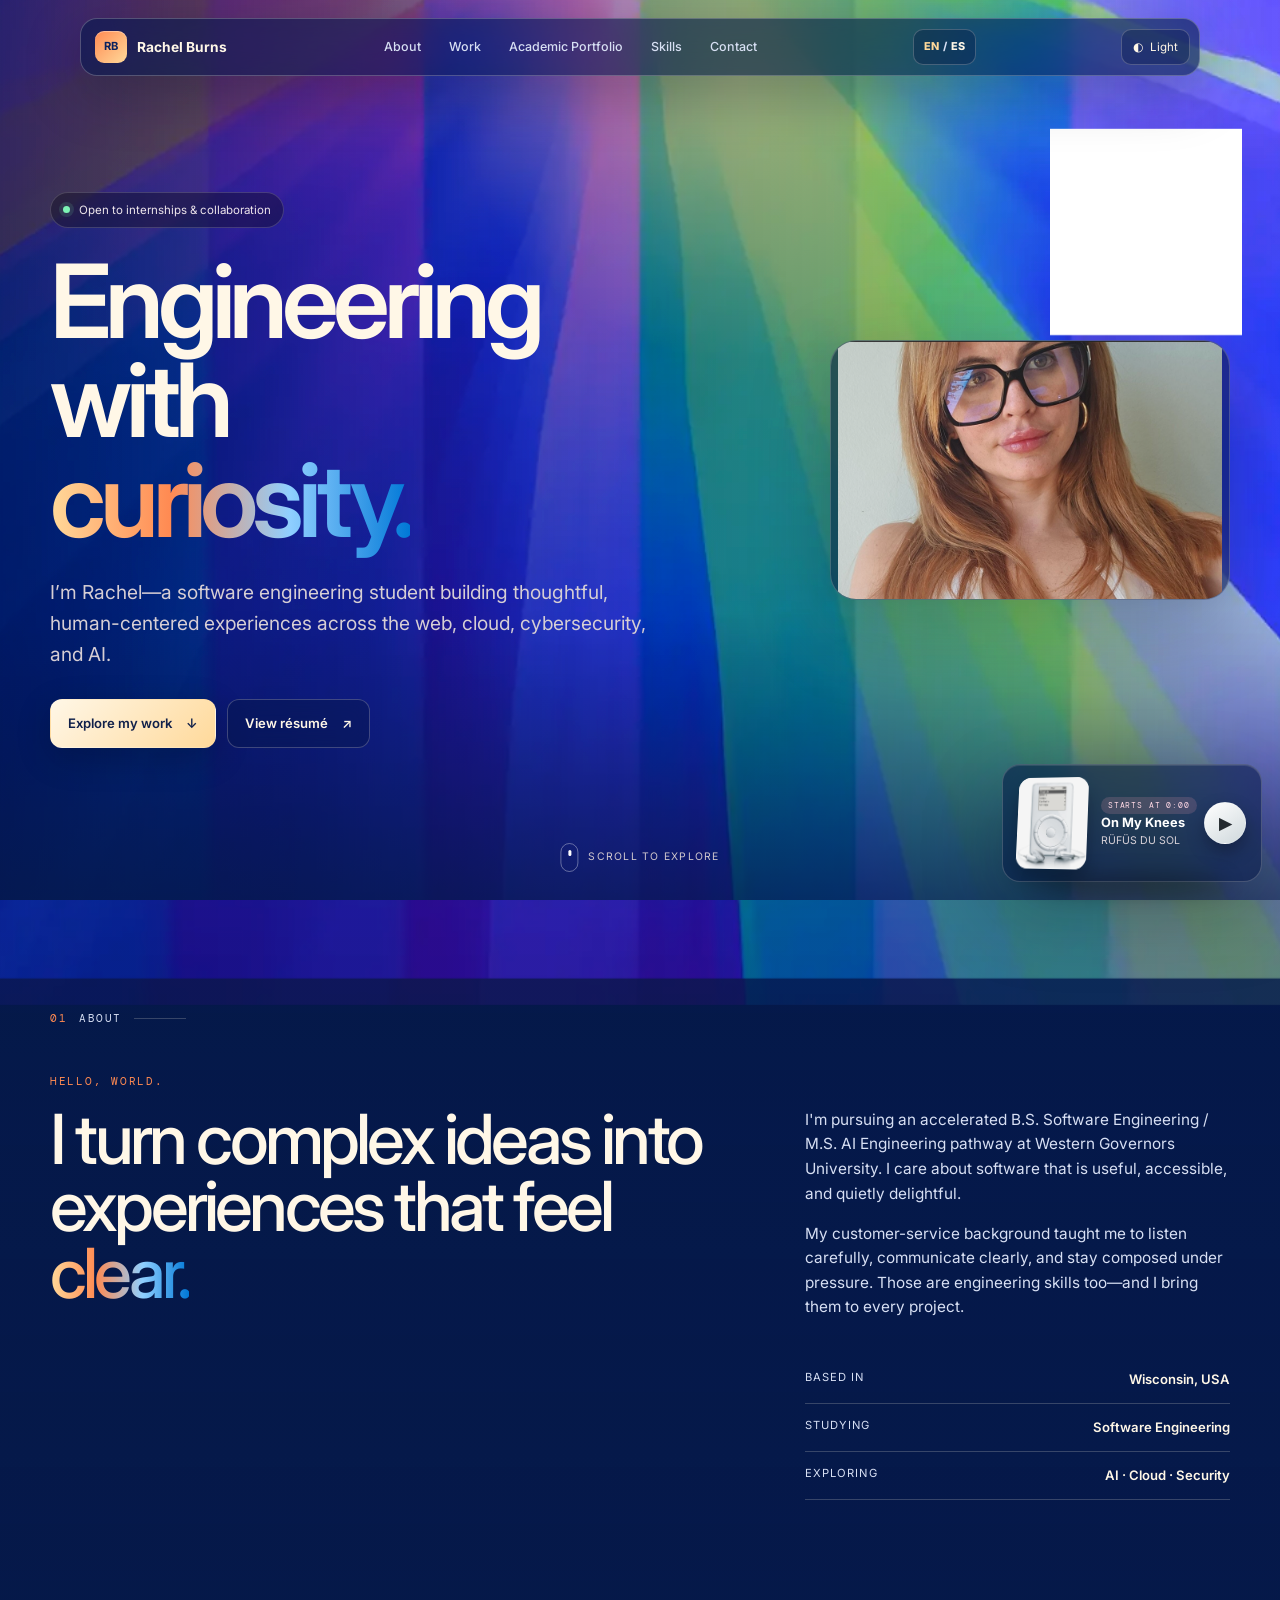
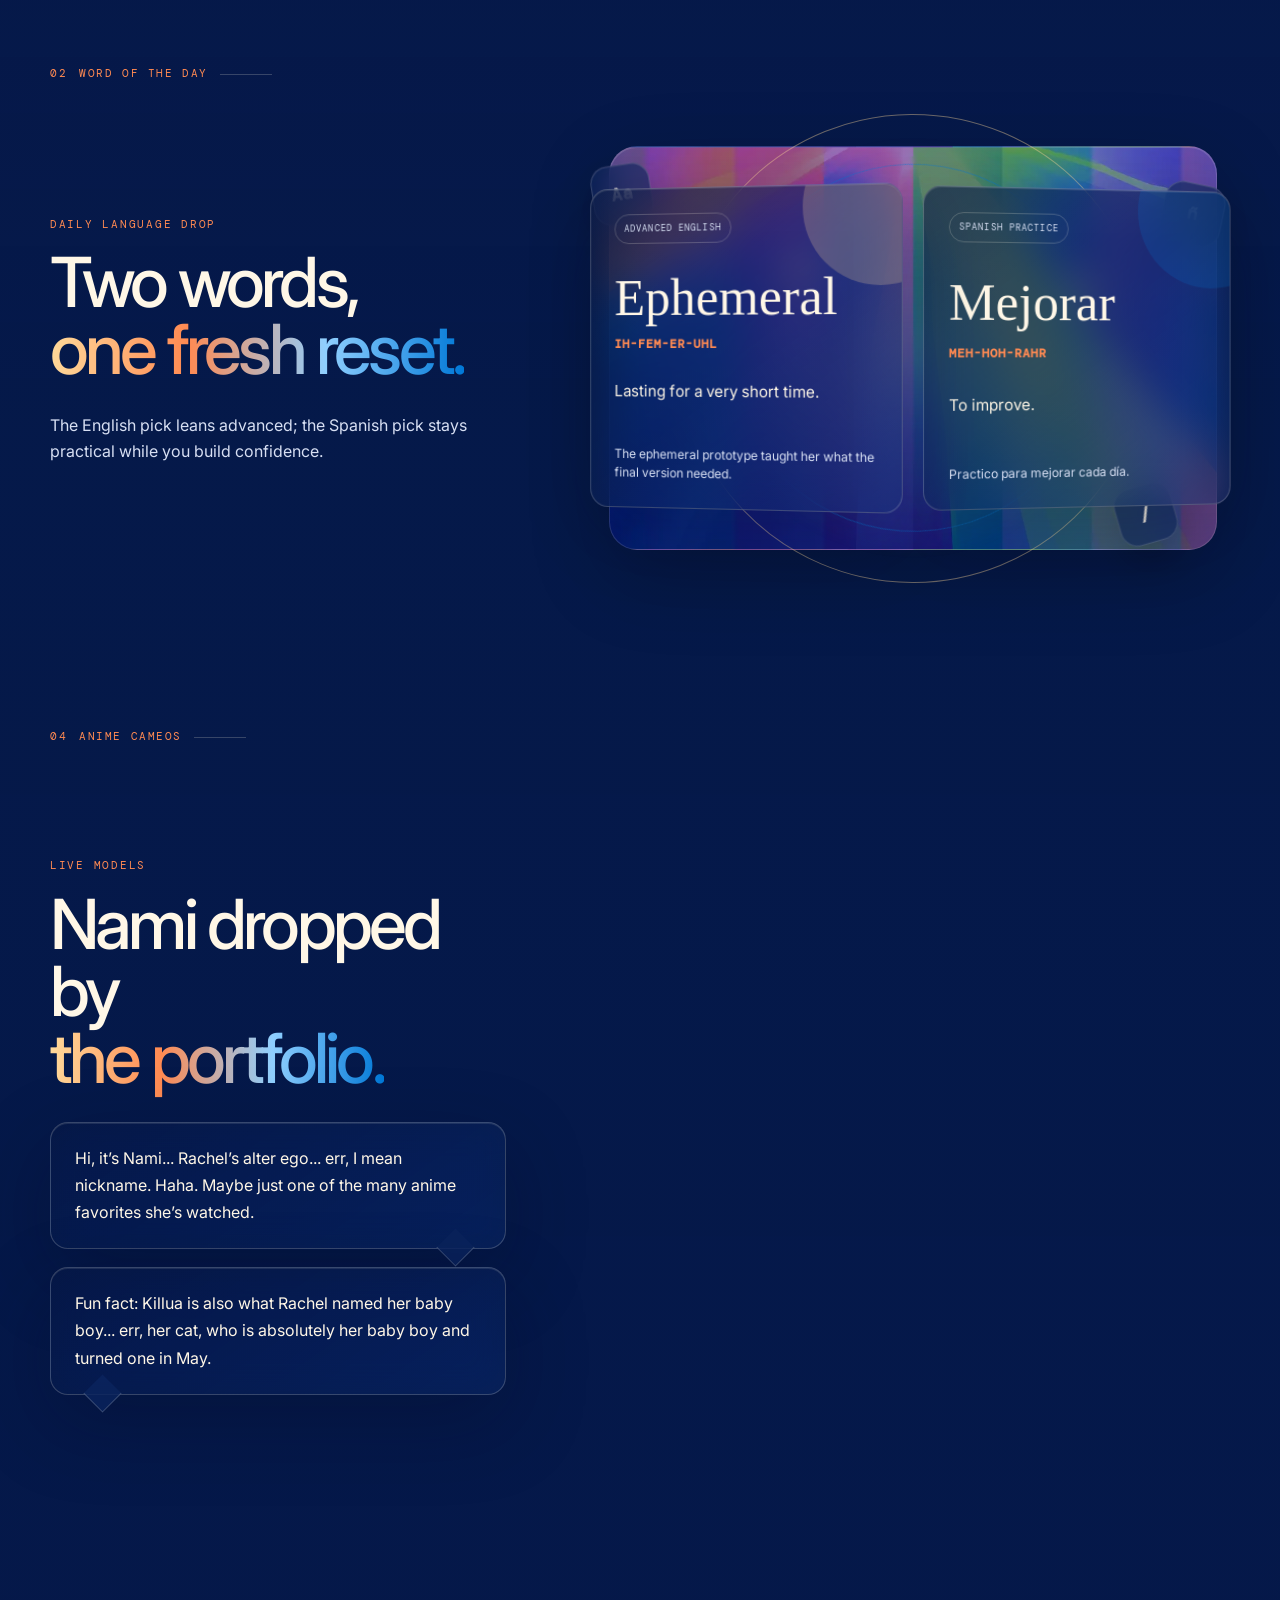
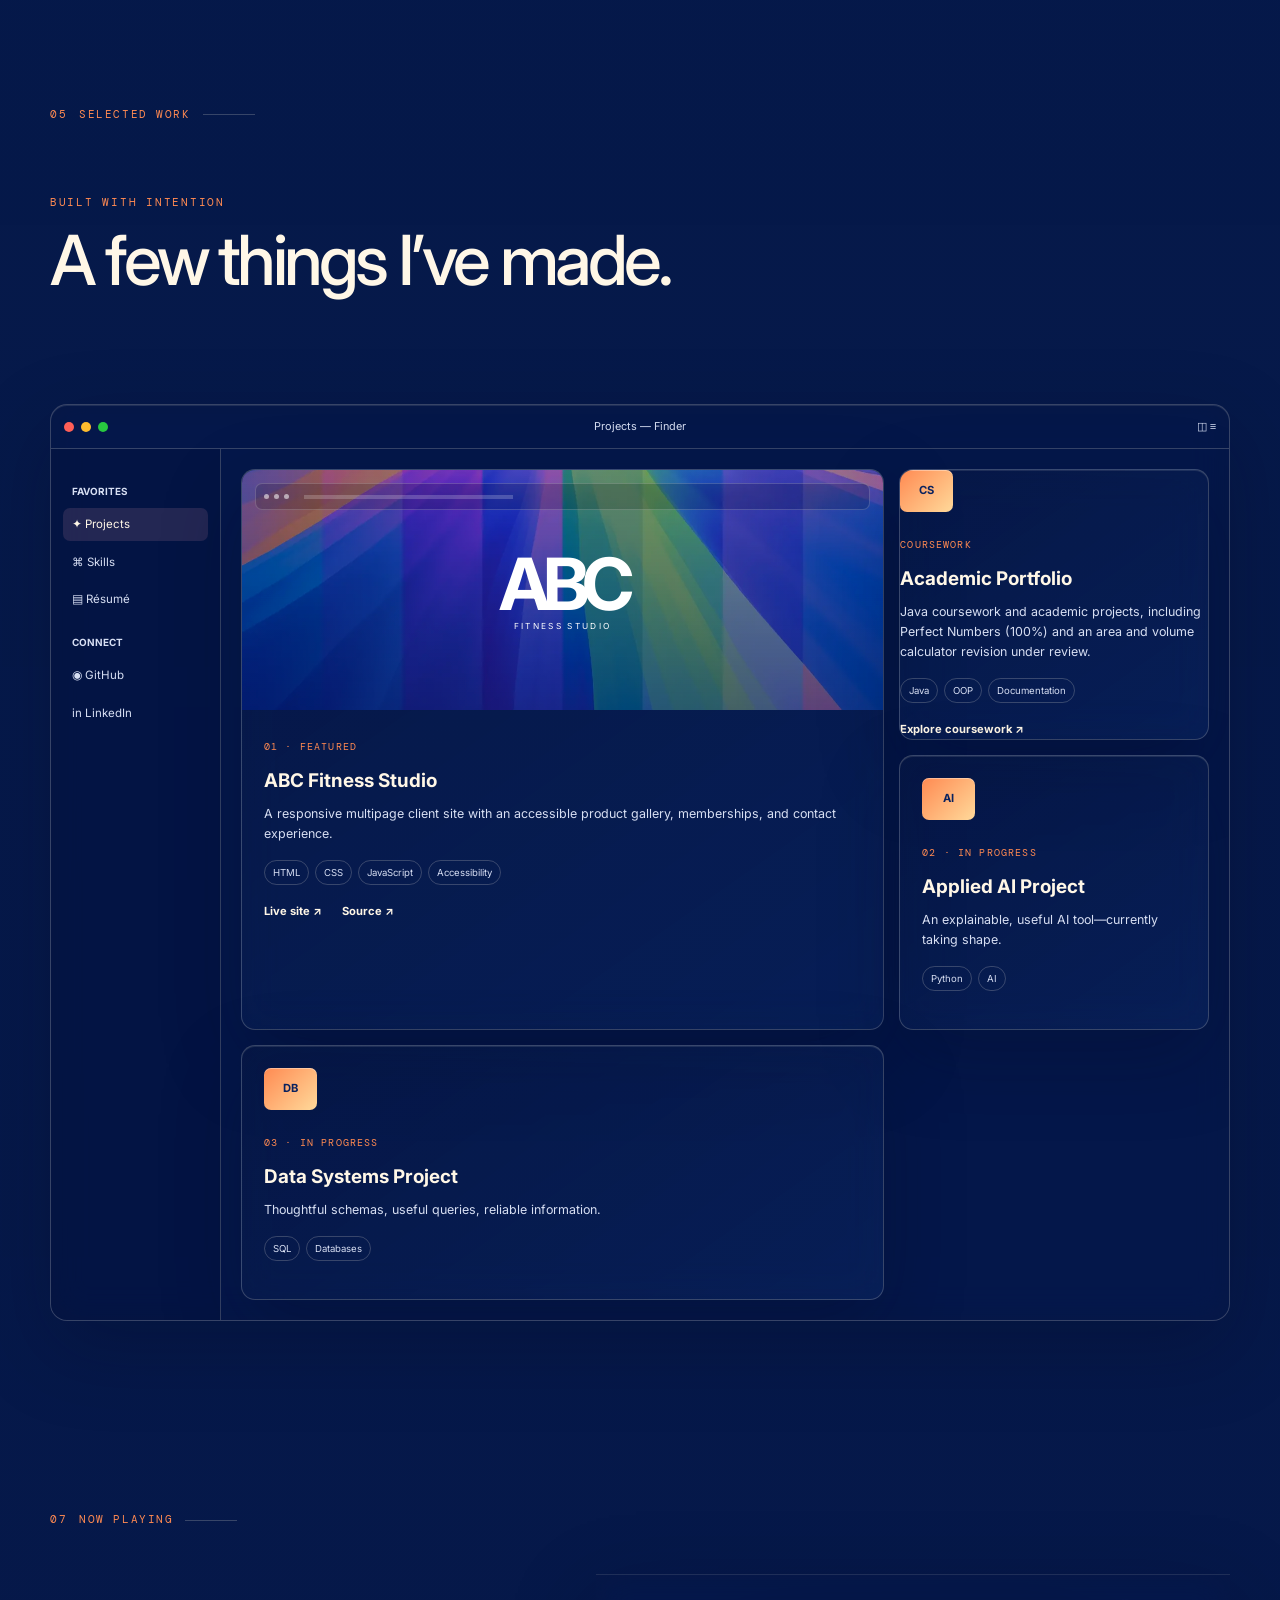
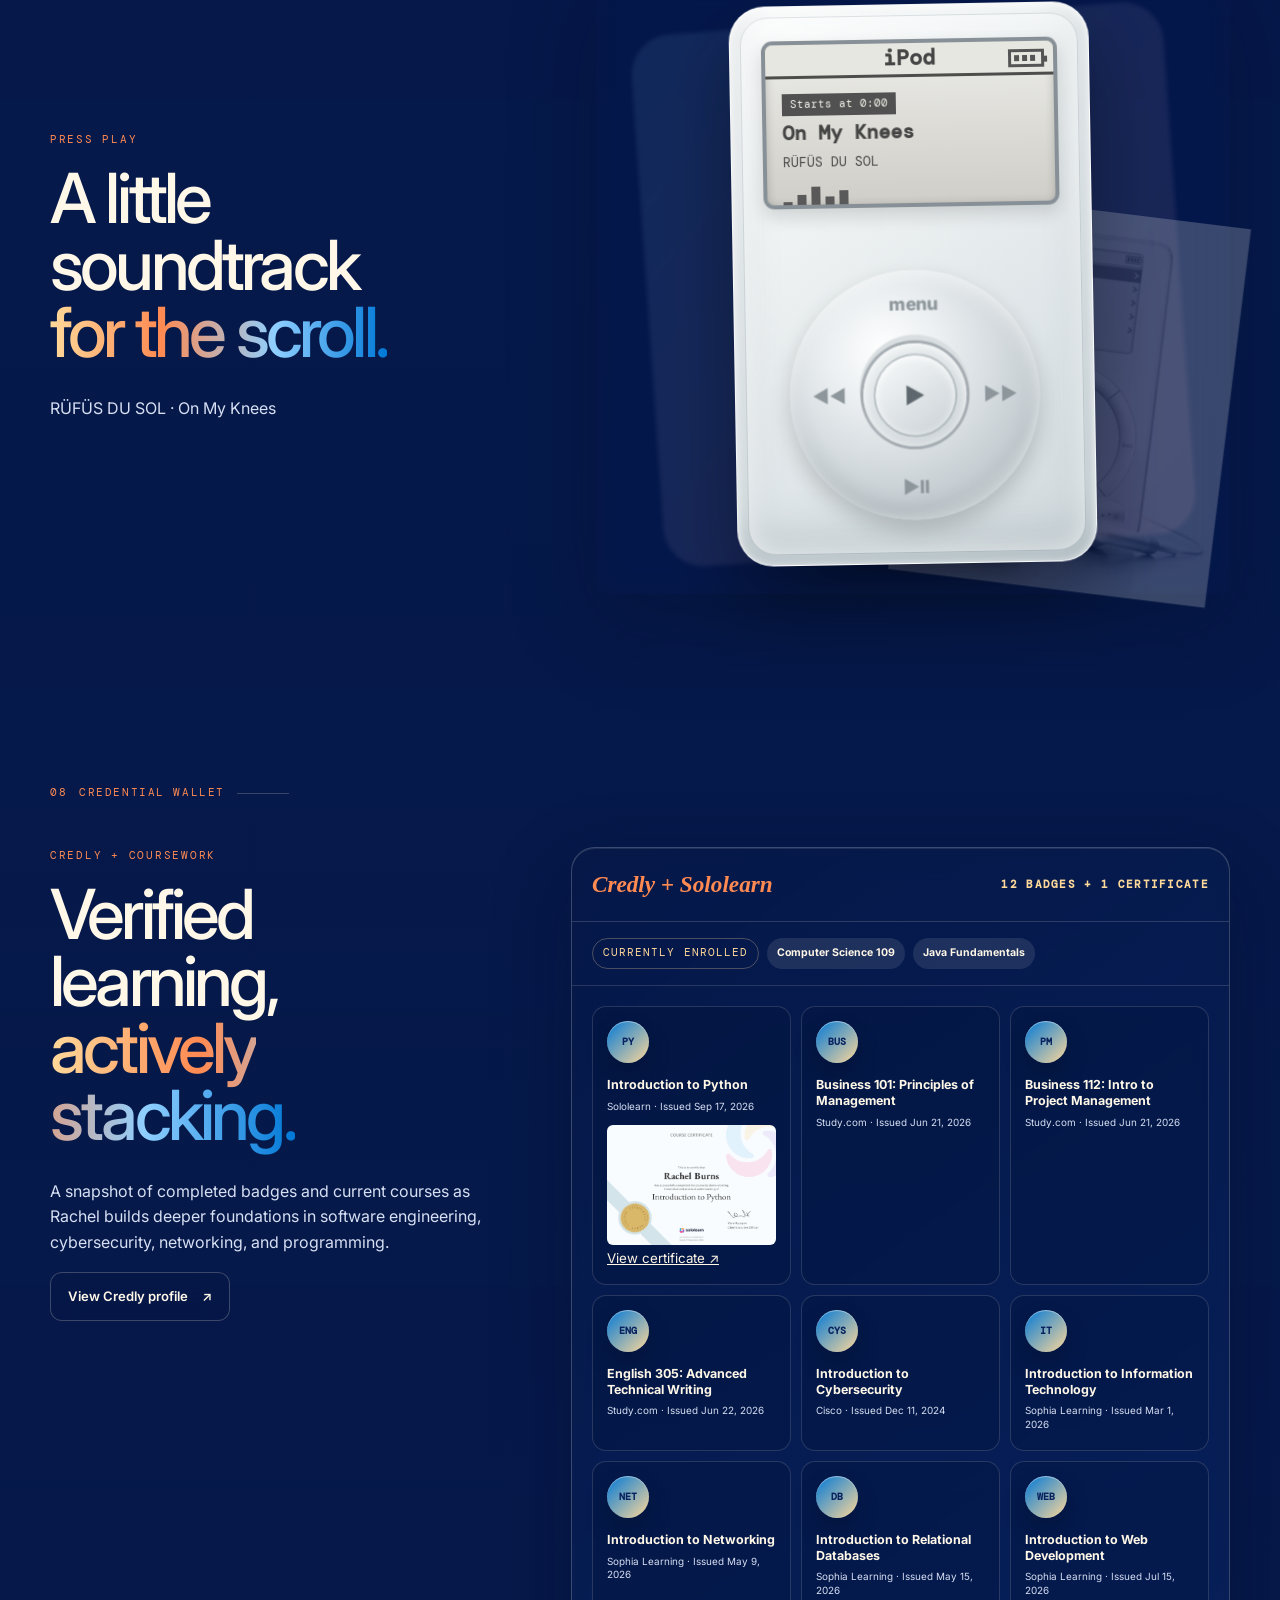
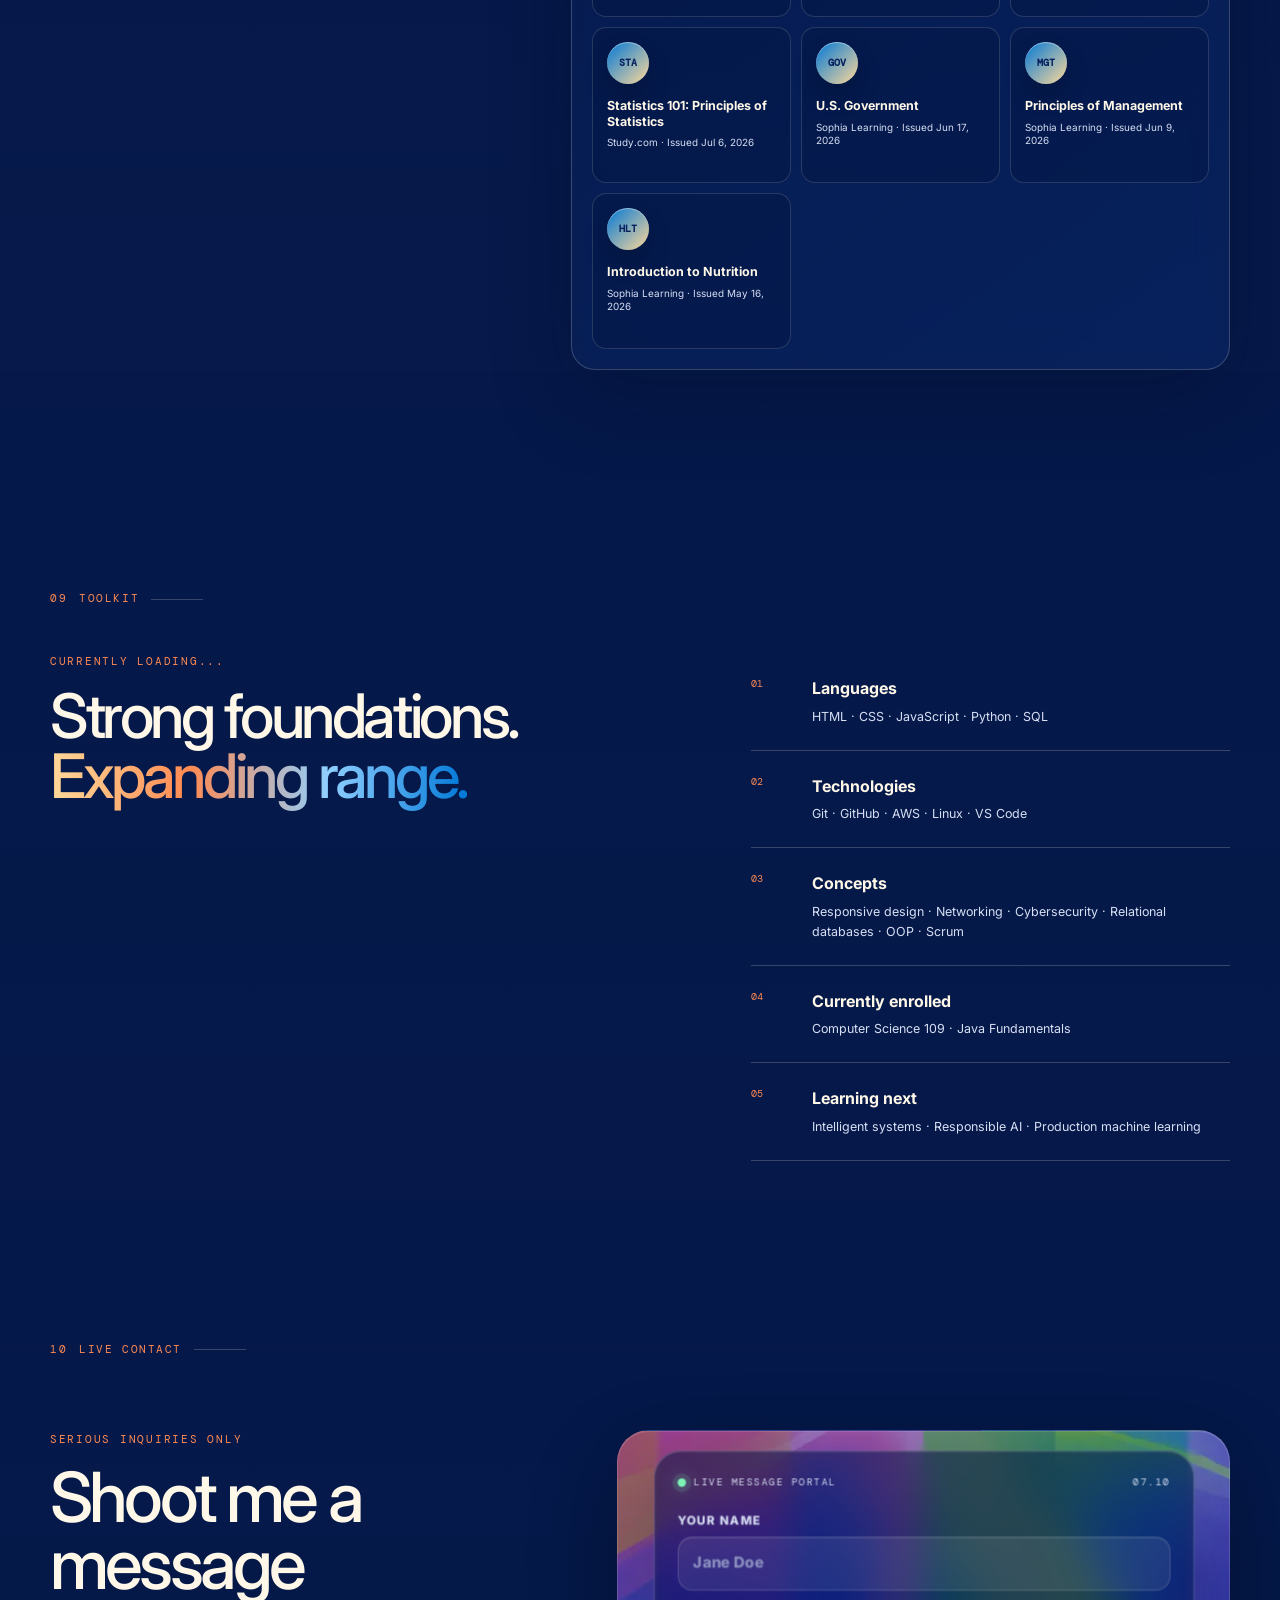
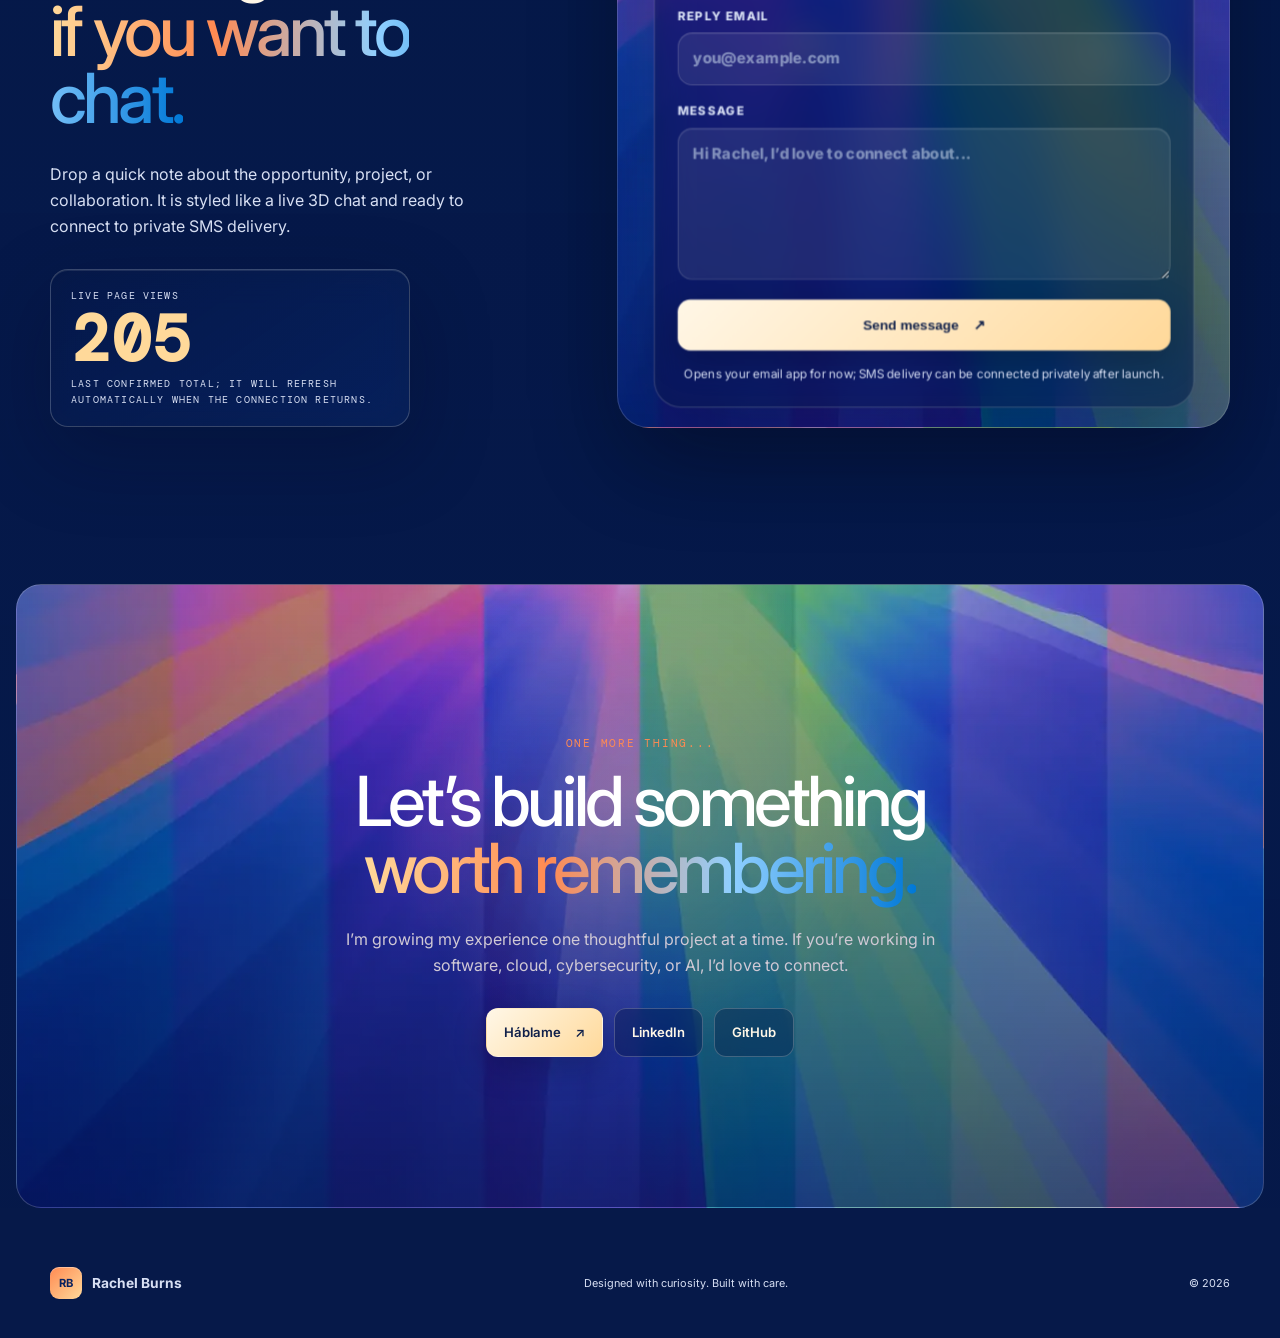
==== commit 89d7d51e: "Link academic portfolio from navigation and selected work" ====
--- a/index.html
+++ b/index.html
@@ -30,7 +30,7 @@
   <header class="menu-bar">
     <a class="wordmark" href="#home" aria-label="Rachel Burns home"><span>RB</span> Rachel Burns</a>
     <nav aria-label="Primary navigation">
-      <a href="#about" data-i18n="navAbout">About</a><a href="#work" data-i18n="navWork">Work</a><a href="#skills" data-i18n="navSkills">Skills</a><a href="#contact" data-i18n="navContact">Contact</a>
+      <a href="#about" data-i18n="navAbout">About</a><a href="#work" data-i18n="navWork">Work</a><a href="academic-portfolio/">Academic Portfolio</a><a href="#skills" data-i18n="navSkills">Skills</a><a href="#contact" data-i18n="navContact">Contact</a>
     </nav>
     <button class="language-toggle" type="button" aria-label="Switch language" aria-pressed="false"><span>EN</span><i>/</i><span>ES</span></button>
     <button class="theme-toggle" type="button" aria-label="Toggle color theme"><span aria-hidden="true">◐</span><span class="theme-label">Light</span></button>
@@ -161,6 +161,7 @@
               <div class="project-art fitness"><div class="mini-browser"><i></i><i></i><i></i><span></span></div><b>ABC</b><small>FITNESS STUDIO</small></div>
               <div class="project-copy"><span class="project-number">01 · FEATURED</span><h3>ABC Fitness Studio</h3><p>A responsive multipage client site with an accessible product gallery, memberships, and contact experience.</p><ul><li>HTML</li><li>CSS</li><li>JavaScript</li><li>Accessibility</li></ul><div class="project-links"><a href="https://xrachelburns.github.io/ABC-Fitness-Studio/" target="_blank" rel="noreferrer">Live site ↗</a><a href="https://github.com/xrachelburns/ABC-Fitness-Studio" target="_blank" rel="noreferrer">Source ↗</a></div></div>
             </article>
+            <article class="project-card"><div class="folder-icon">CS</div><span class="project-number">COURSEWORK</span><h3>Academic Portfolio</h3><p>Java coursework and academic projects, including Perfect Numbers (100%) and an area and volume calculator revision under review.</p><ul><li>Java</li><li>OOP</li><li>Documentation</li></ul><div class="project-links"><a href="academic-portfolio/">Explore coursework ↗</a></div></article>
             <article class="project-card soon"><div class="folder-icon">AI</div><span class="project-number">02 · IN PROGRESS</span><h3>Applied AI Project</h3><p>An explainable, useful AI tool—currently taking shape.</p><ul><li>Python</li><li>AI</li></ul></article>
             <article class="project-card soon"><div class="folder-icon coral">DB</div><span class="project-number">03 · IN PROGRESS</span><h3>Data Systems Project</h3><p>Thoughtful schemas, useful queries, reliable information.</p><ul><li>SQL</li><li>Databases</li></ul></article>
           </div>
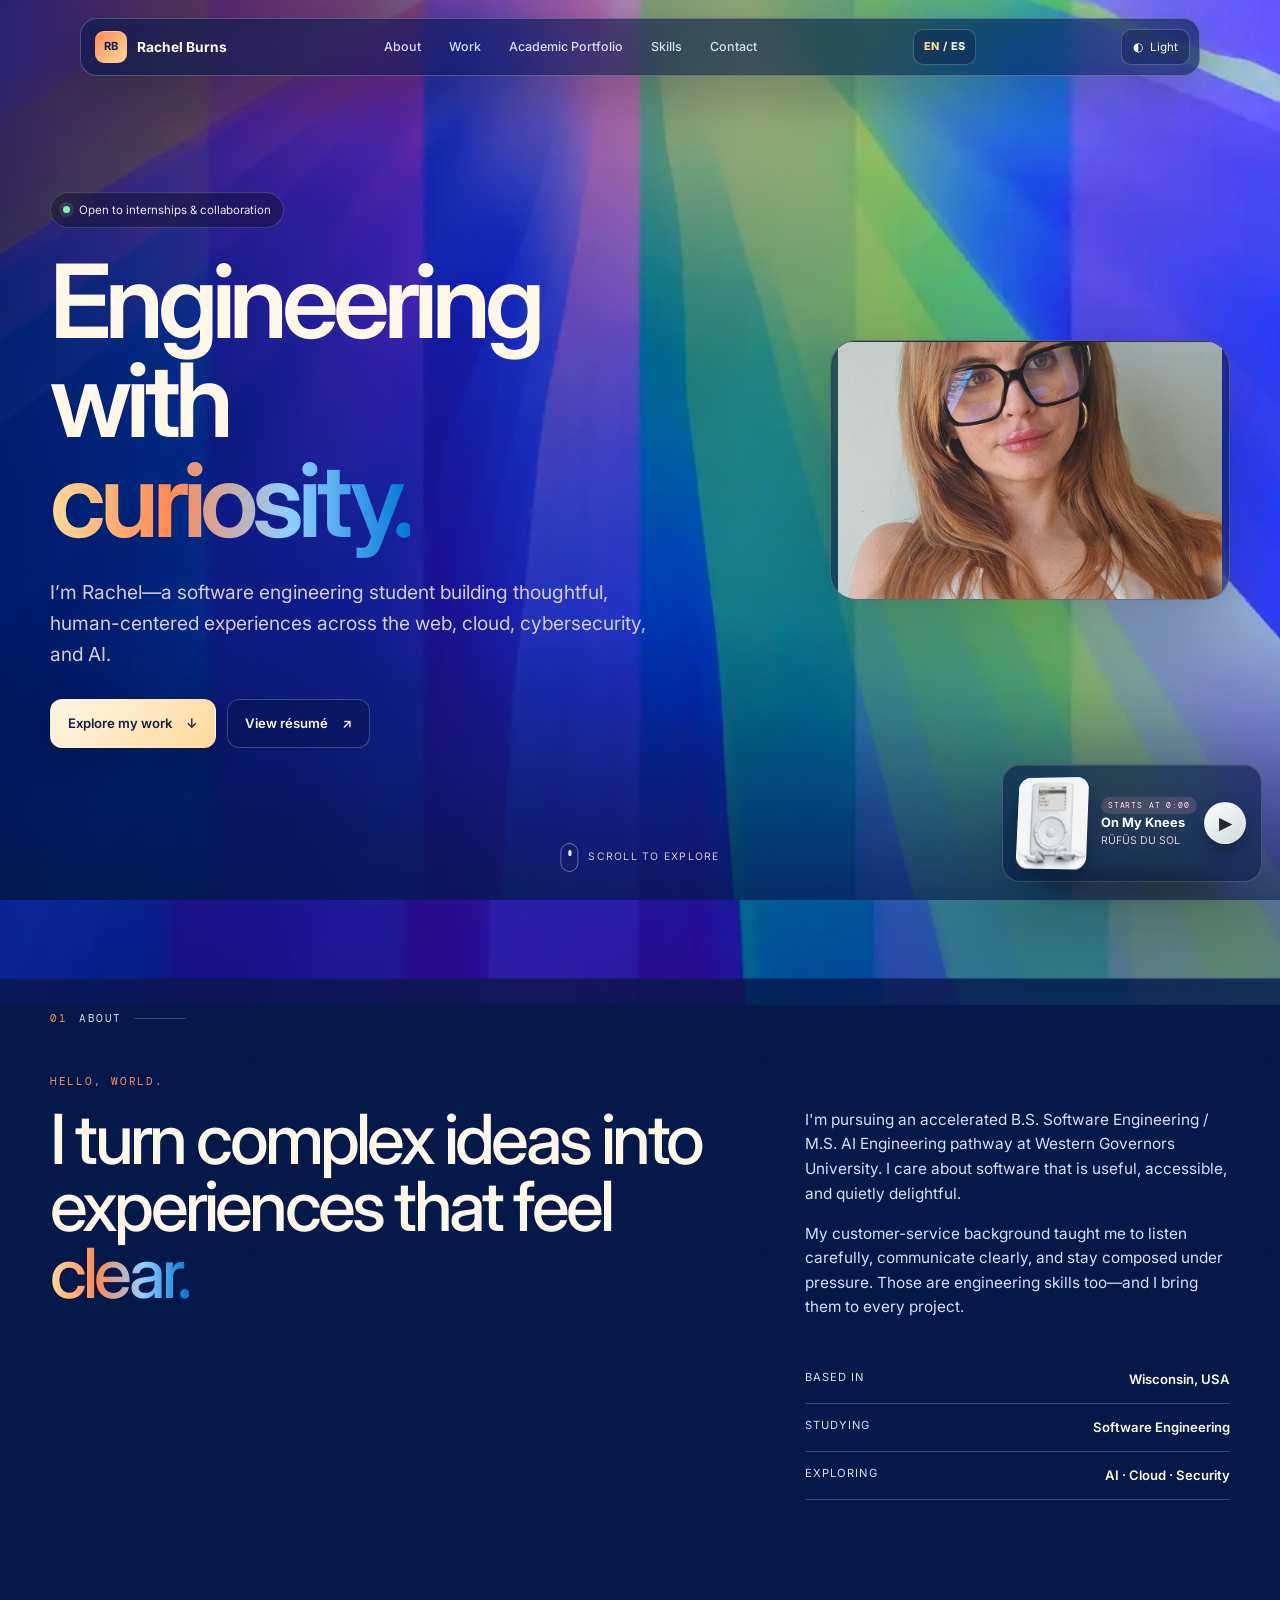
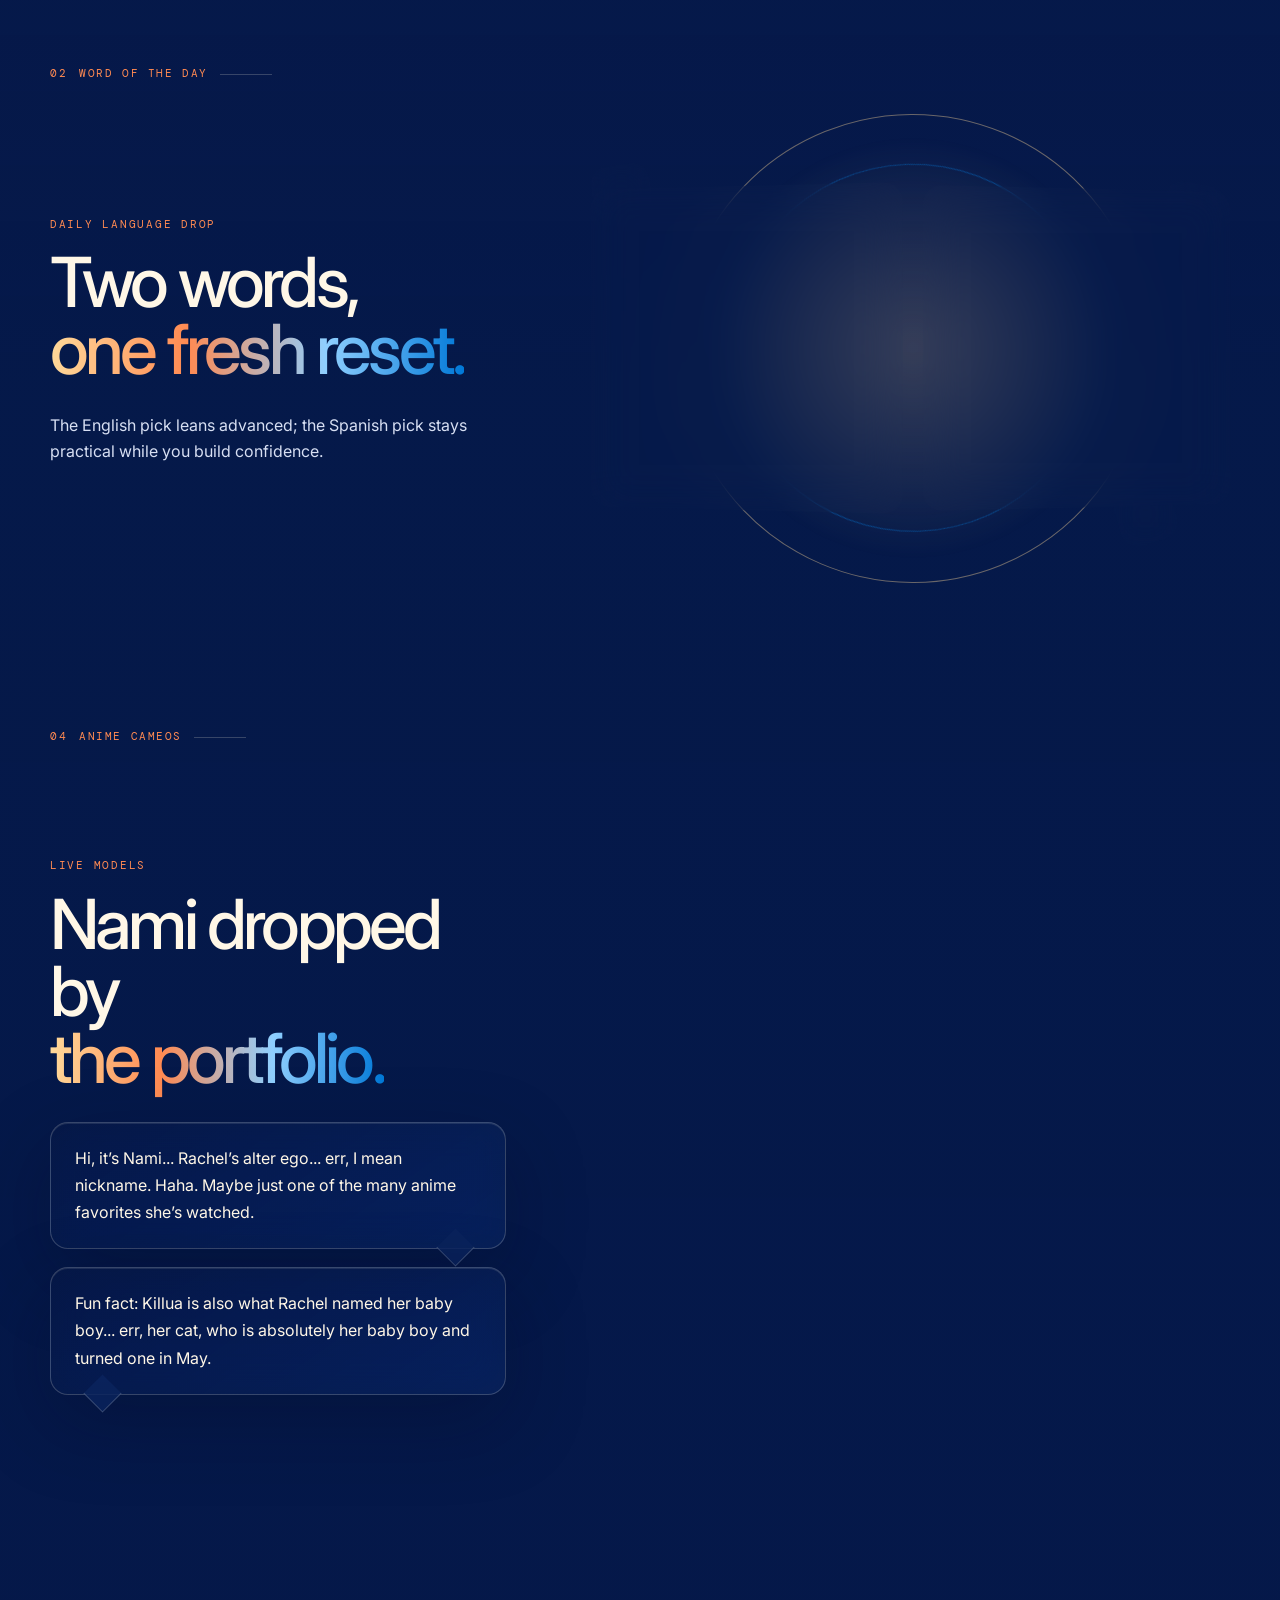
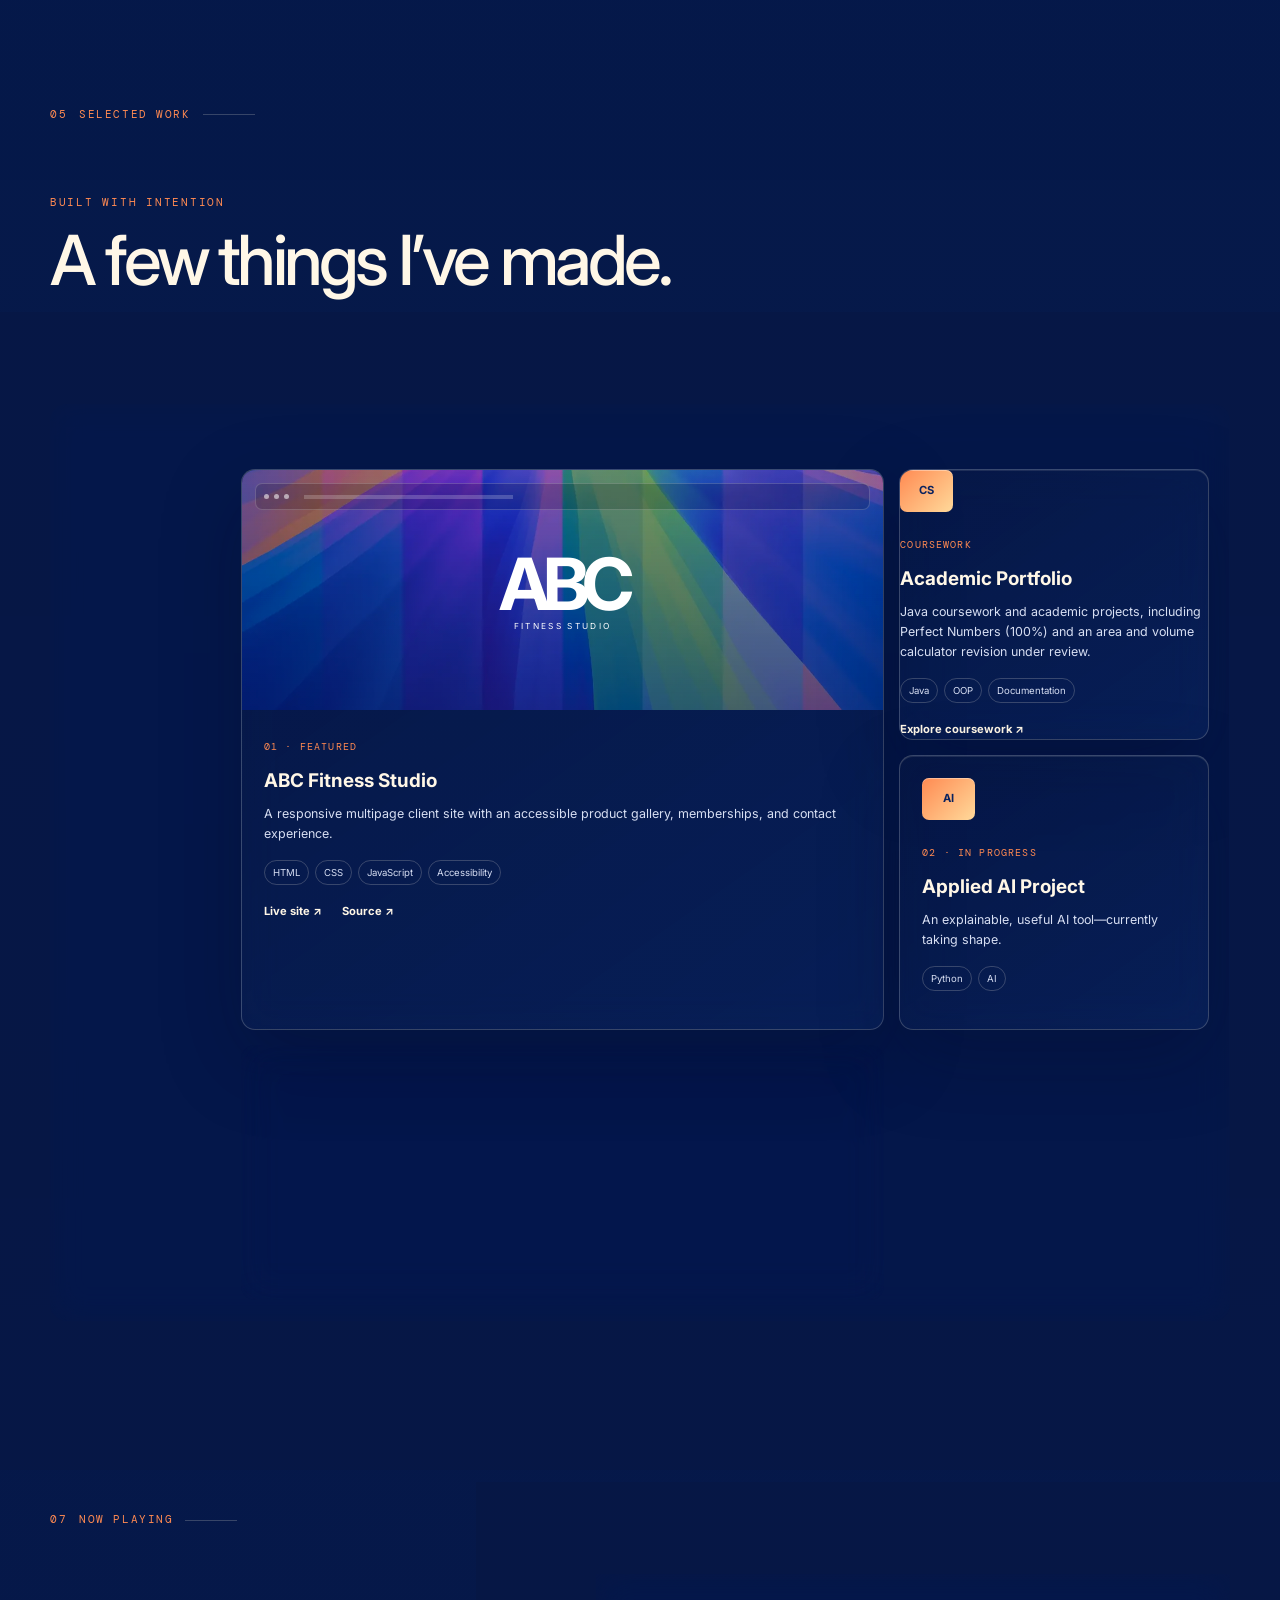
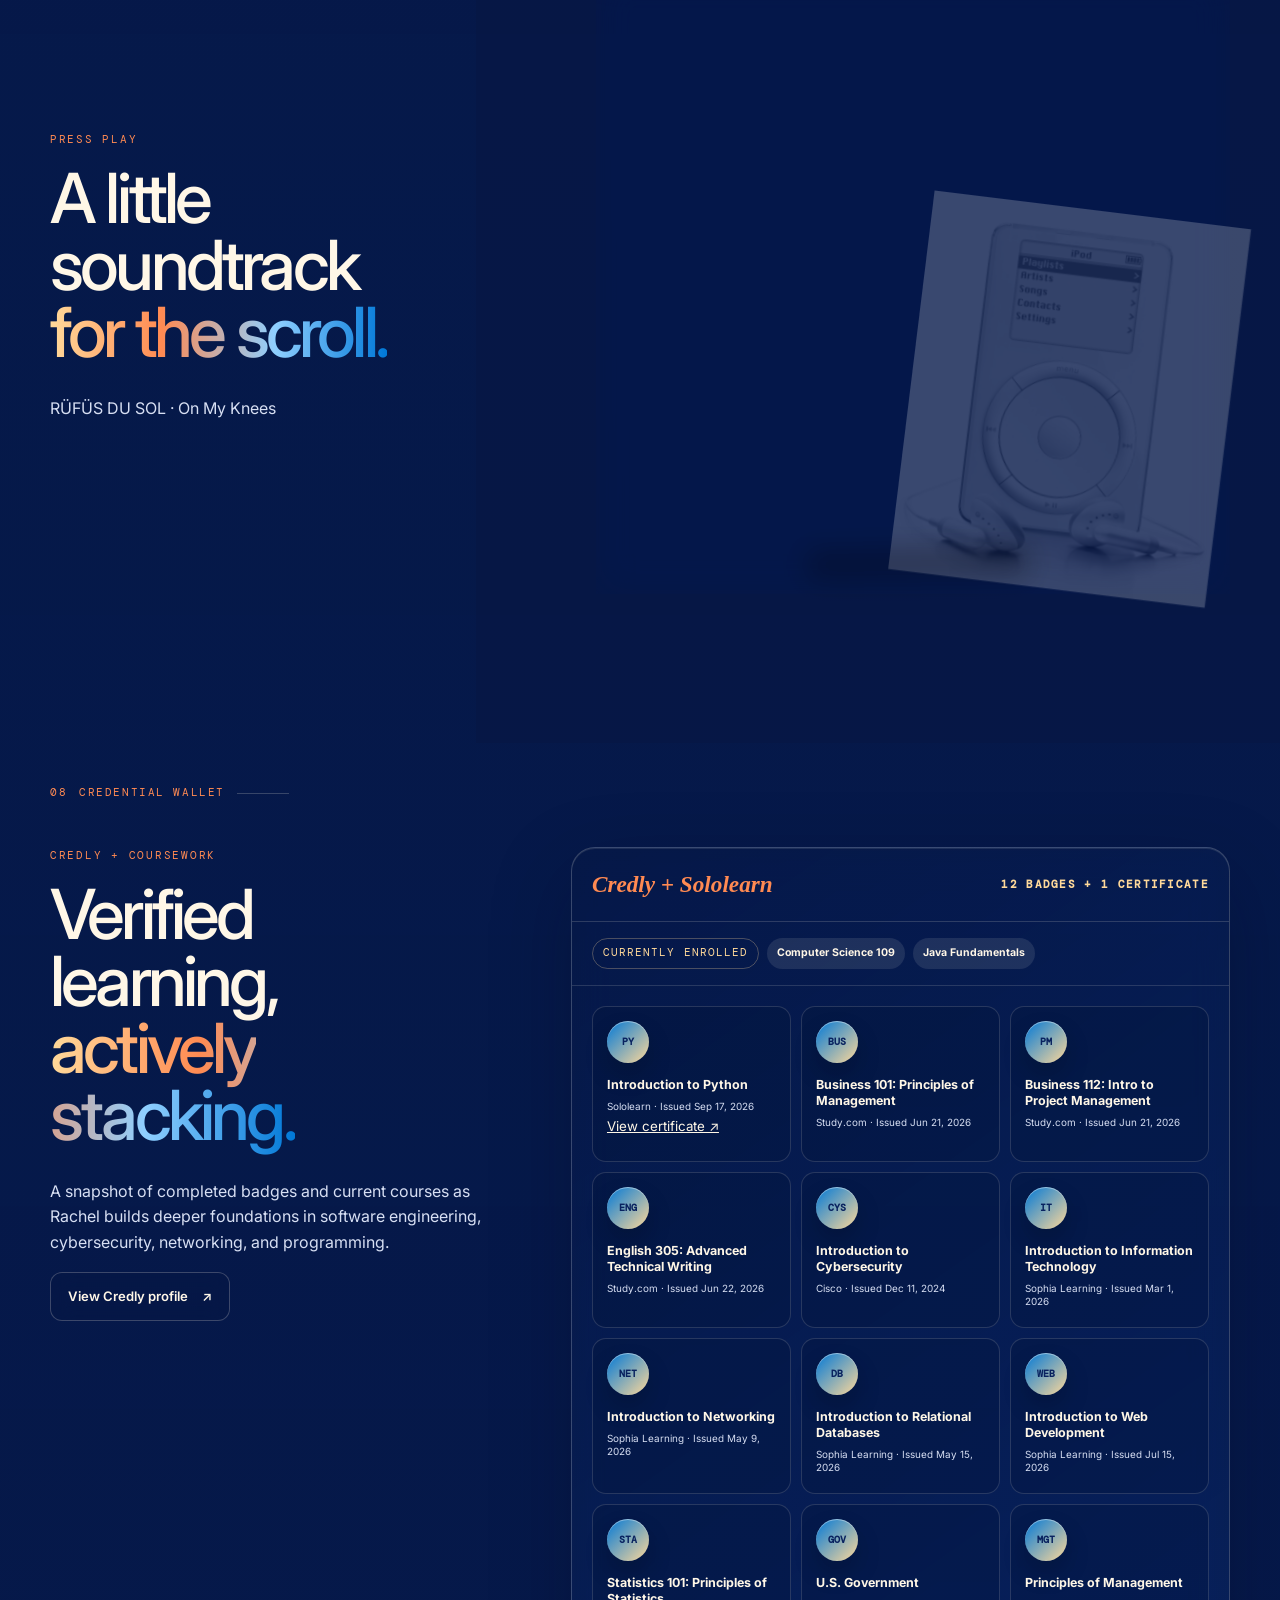
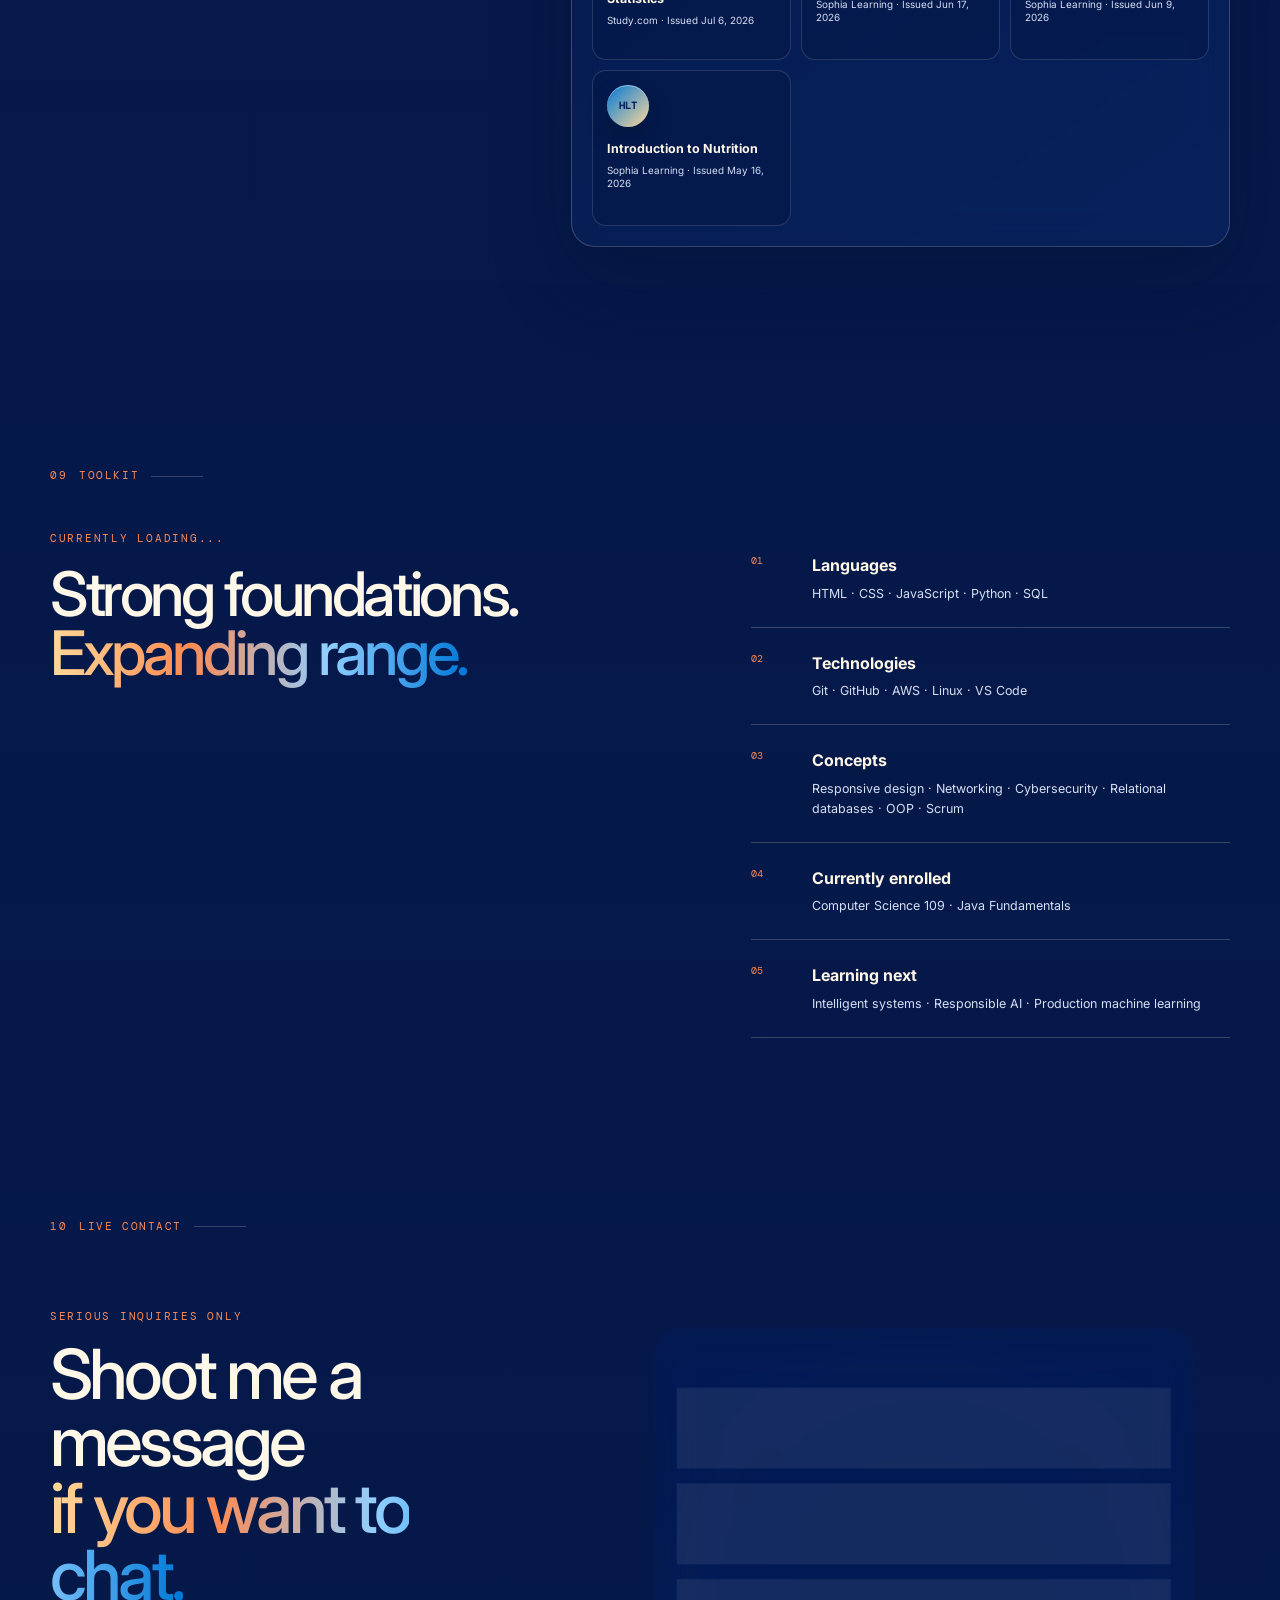
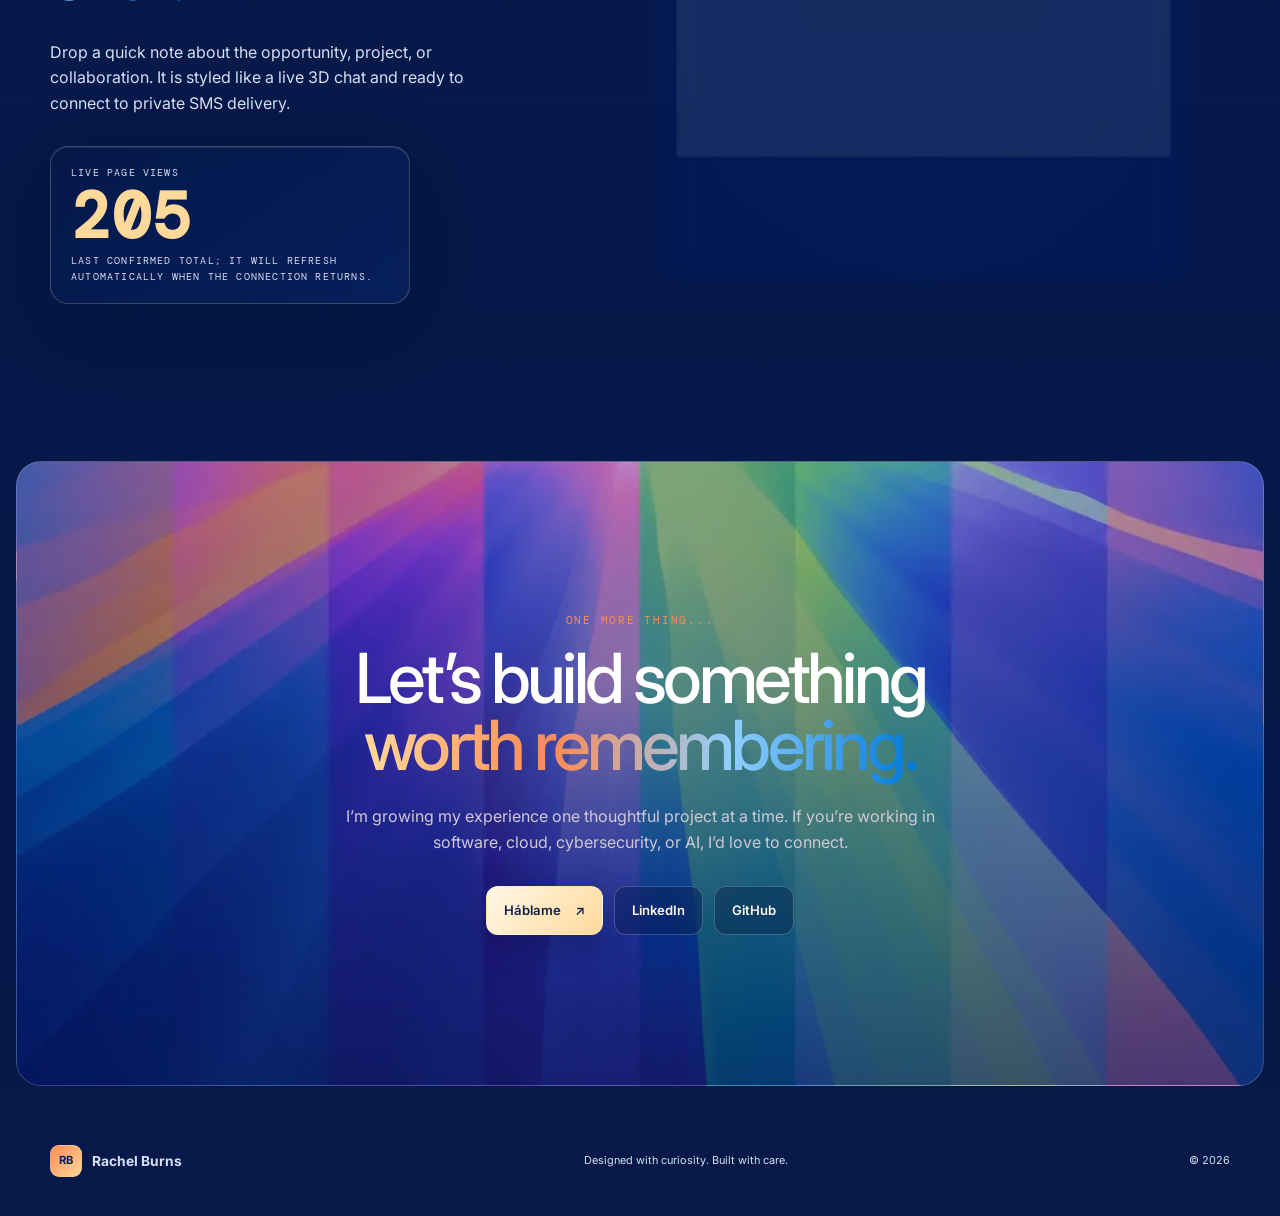
==== commit 8a3126d6: "Remove floating Luffy and Python certificate thumbnail" ====
--- a/index.html
+++ b/index.html
@@ -16,16 +16,6 @@
 <body>
   <a class="skip-link" href="#main">Skip to content</a>
   <div class="ambient" aria-hidden="true"></div>
-  <aside class="floating-luffy" aria-label="Interactive floating 3D model of Luffy Gear 5">
-    <div class="sketchfab-embed-wrapper character-model luffy-float-model">
-      <iframe title="Luffy Gear 5 _ Animation" data-sketchfab-uid="fc095c81ddce475284327e21ee6ce601" frameborder="0" allowtransparency="true" allowfullscreen mozallowfullscreen="true" webkitallowfullscreen="true" allow="autoplay; fullscreen; xr-spatial-tracking" xr-spatial-tracking execution-while-out-of-viewport execution-while-not-rendered web-share src="https://sketchfab.com/models/fc095c81ddce475284327e21ee6ce601/embed?autostart=1&preload=1&transparent=1&ui_infos=0&ui_controls=0&ui_stop=0&ui_watermark=0&ui_watermark_link=0&ui_hint=0&ui_theme=dark&ui_ar=0&ui_vr=0&ui_settings=0&ui_fullscreen=0&ui_help=0&ui_inspector=0&ui_annotations=0&dnt=1"></iframe>
-      <p class="model-credit">
-        <a href="https://sketchfab.com/3d-models/luffy-gear-5---animation-fc095c81ddce475284327e21ee6ce601?utm_medium=embed&utm_campaign=share-popup&utm_content=fc095c81ddce475284327e21ee6ce601" target="_blank" rel="nofollow">Luffy Gear 5 _ Animation</a>
-        by <a href="https://sketchfab.com/3DFigures?utm_medium=embed&utm_campaign=share-popup&utm_content=fc095c81ddce475284327e21ee6ce601" target="_blank" rel="nofollow">3D Figures</a>
-        on <a href="https://sketchfab.com?utm_medium=embed&utm_campaign=share-popup&utm_content=fc095c81ddce475284327e21ee6ce601" target="_blank" rel="nofollow">Sketchfab</a>
-      </p>
-    </div>
-  </aside>
 
   <header class="menu-bar">
     <a class="wordmark" href="#home" aria-label="Rachel Burns home"><span>RB</span> Rachel Burns</a>
@@ -226,7 +216,6 @@
               <h3>Introduction to Python</h3>
               <p>Sololearn · Issued <time datetime="2026-09-17">Sep 17, 2026</time></p>
               <a href="assets/images/sololearn-introduction-to-python.png" target="_blank" rel="noopener" aria-label="View Rachel Burns’s Introduction to Python certificate (opens in a new tab)">
-                <img src="assets/images/sololearn-introduction-to-python.png" alt="Sololearn Introduction to Python course certificate awarded to Rachel Burns on September 17, 2026" width="1754" height="1238" loading="lazy" style="display:block;width:100%;height:auto;margin-top:12px;border-radius:6px">
                 <small data-i18n="viewPythonCertificate">View certificate ↗</small>
               </a>
             </article>
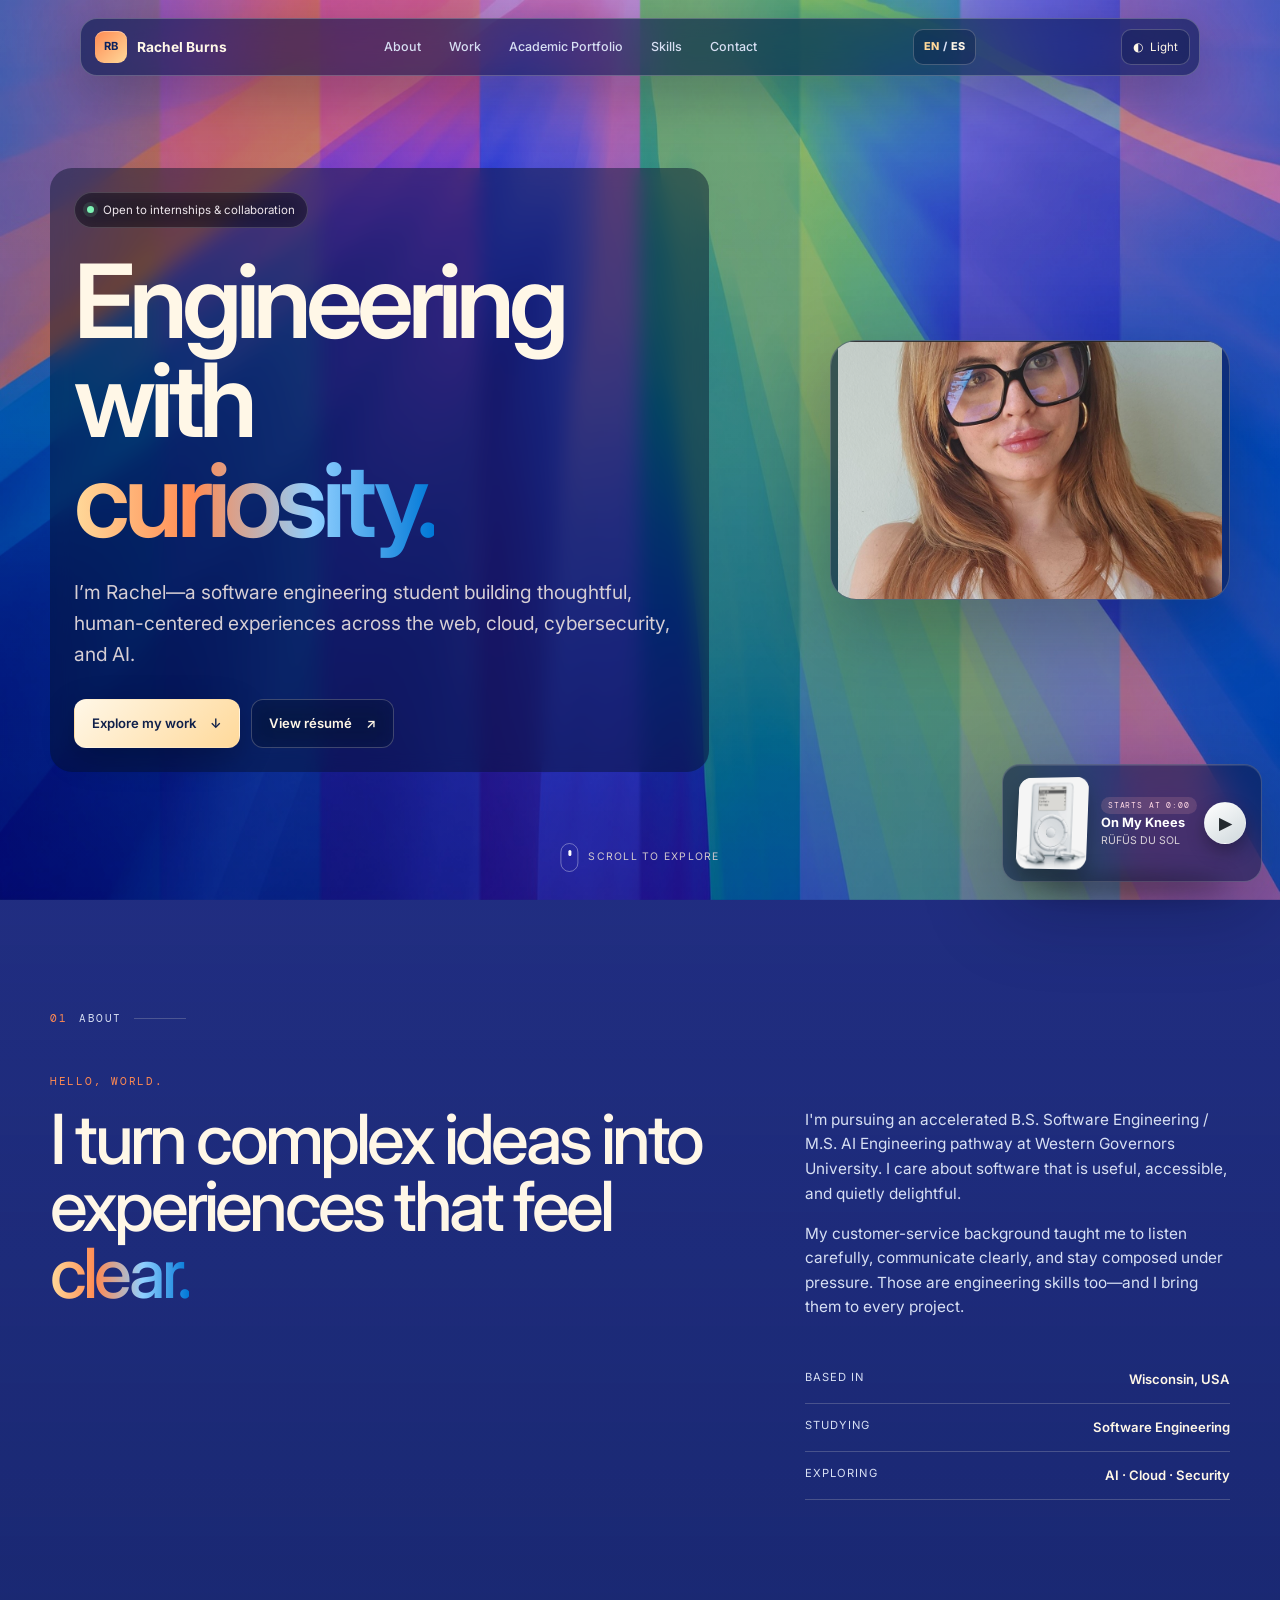
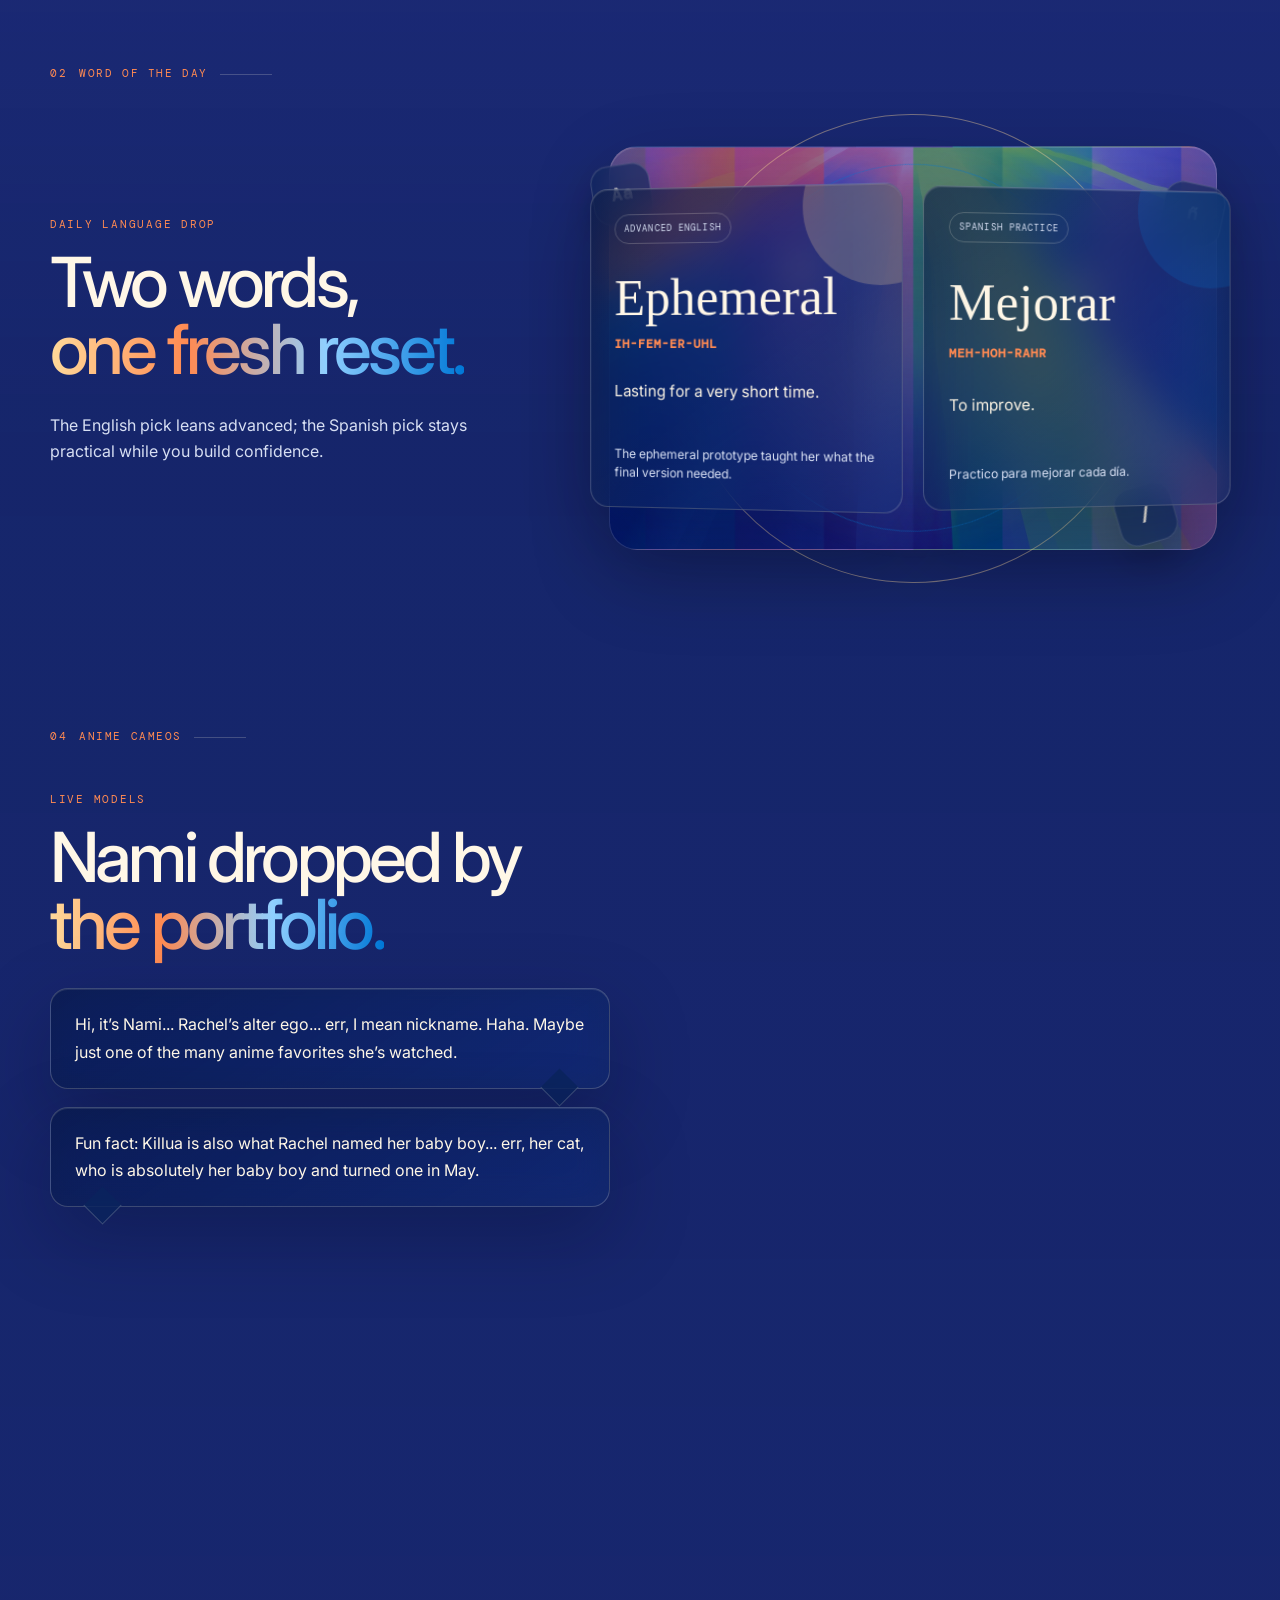
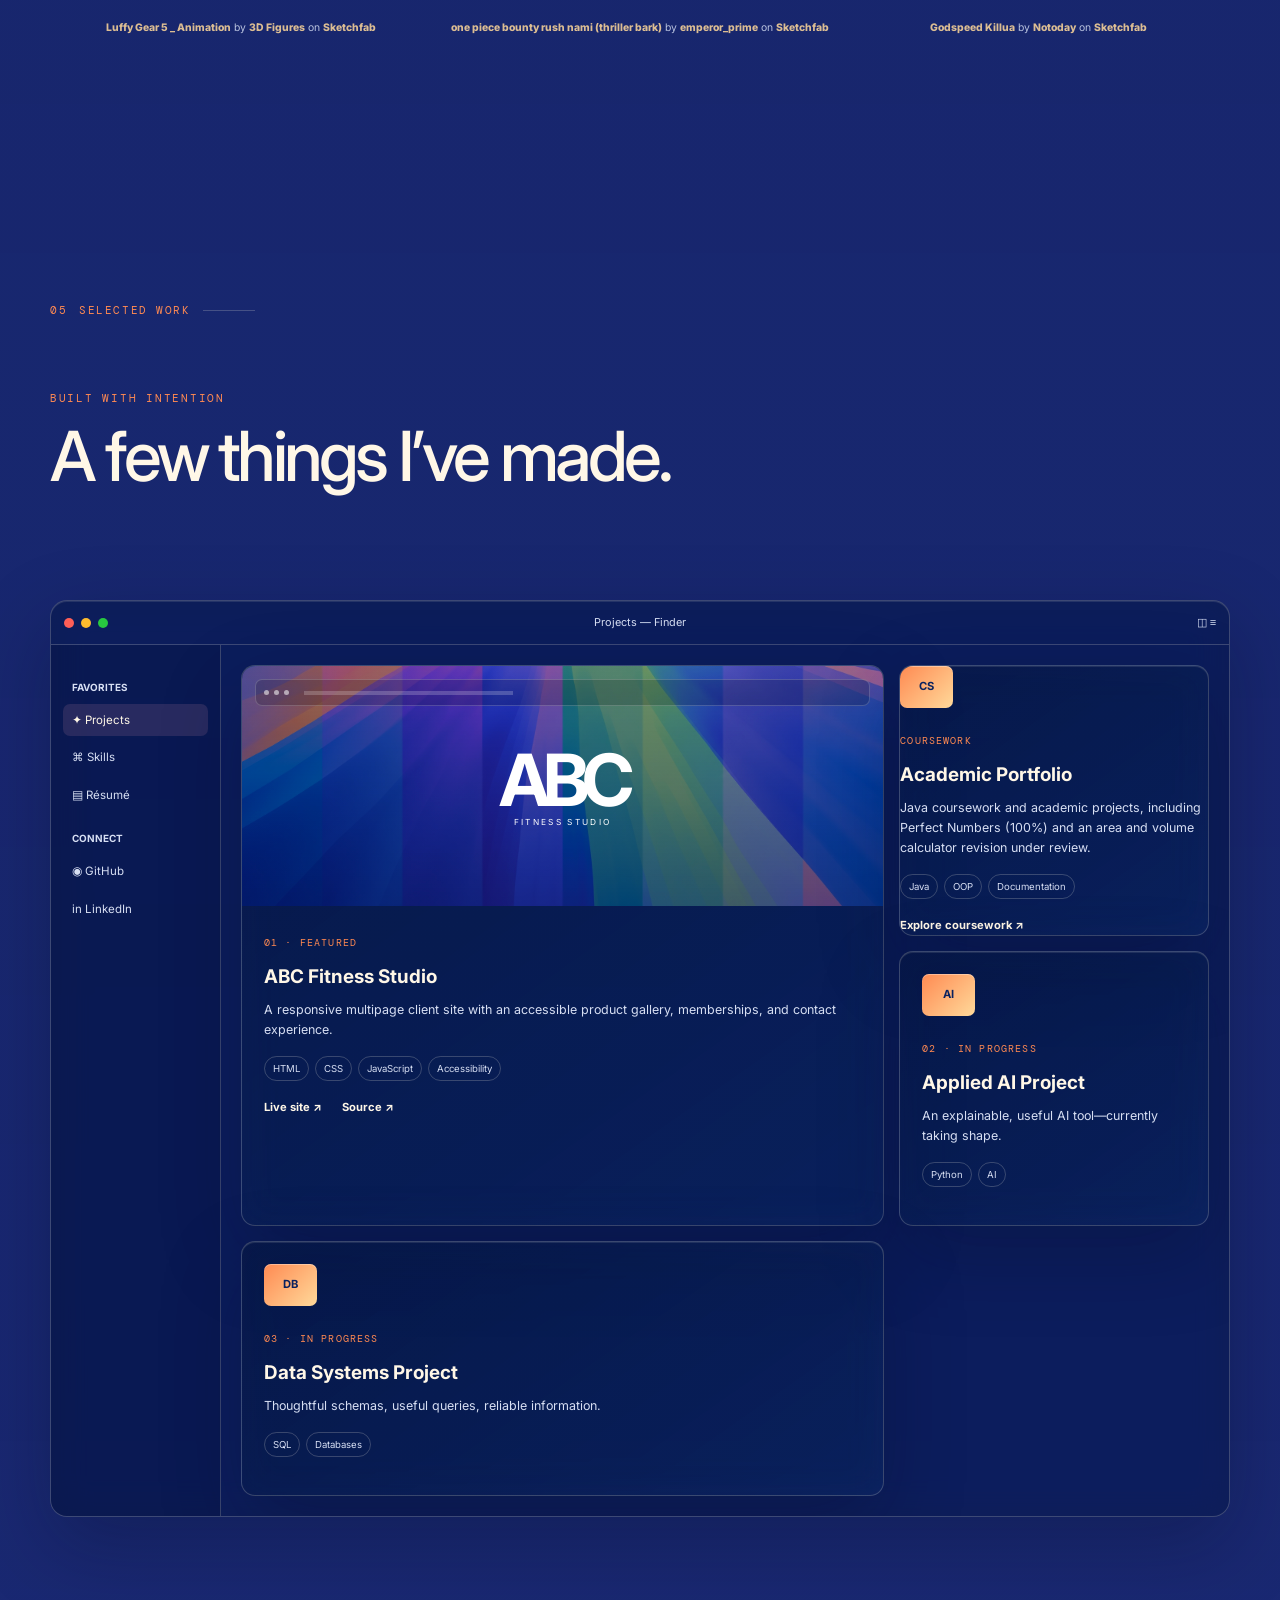
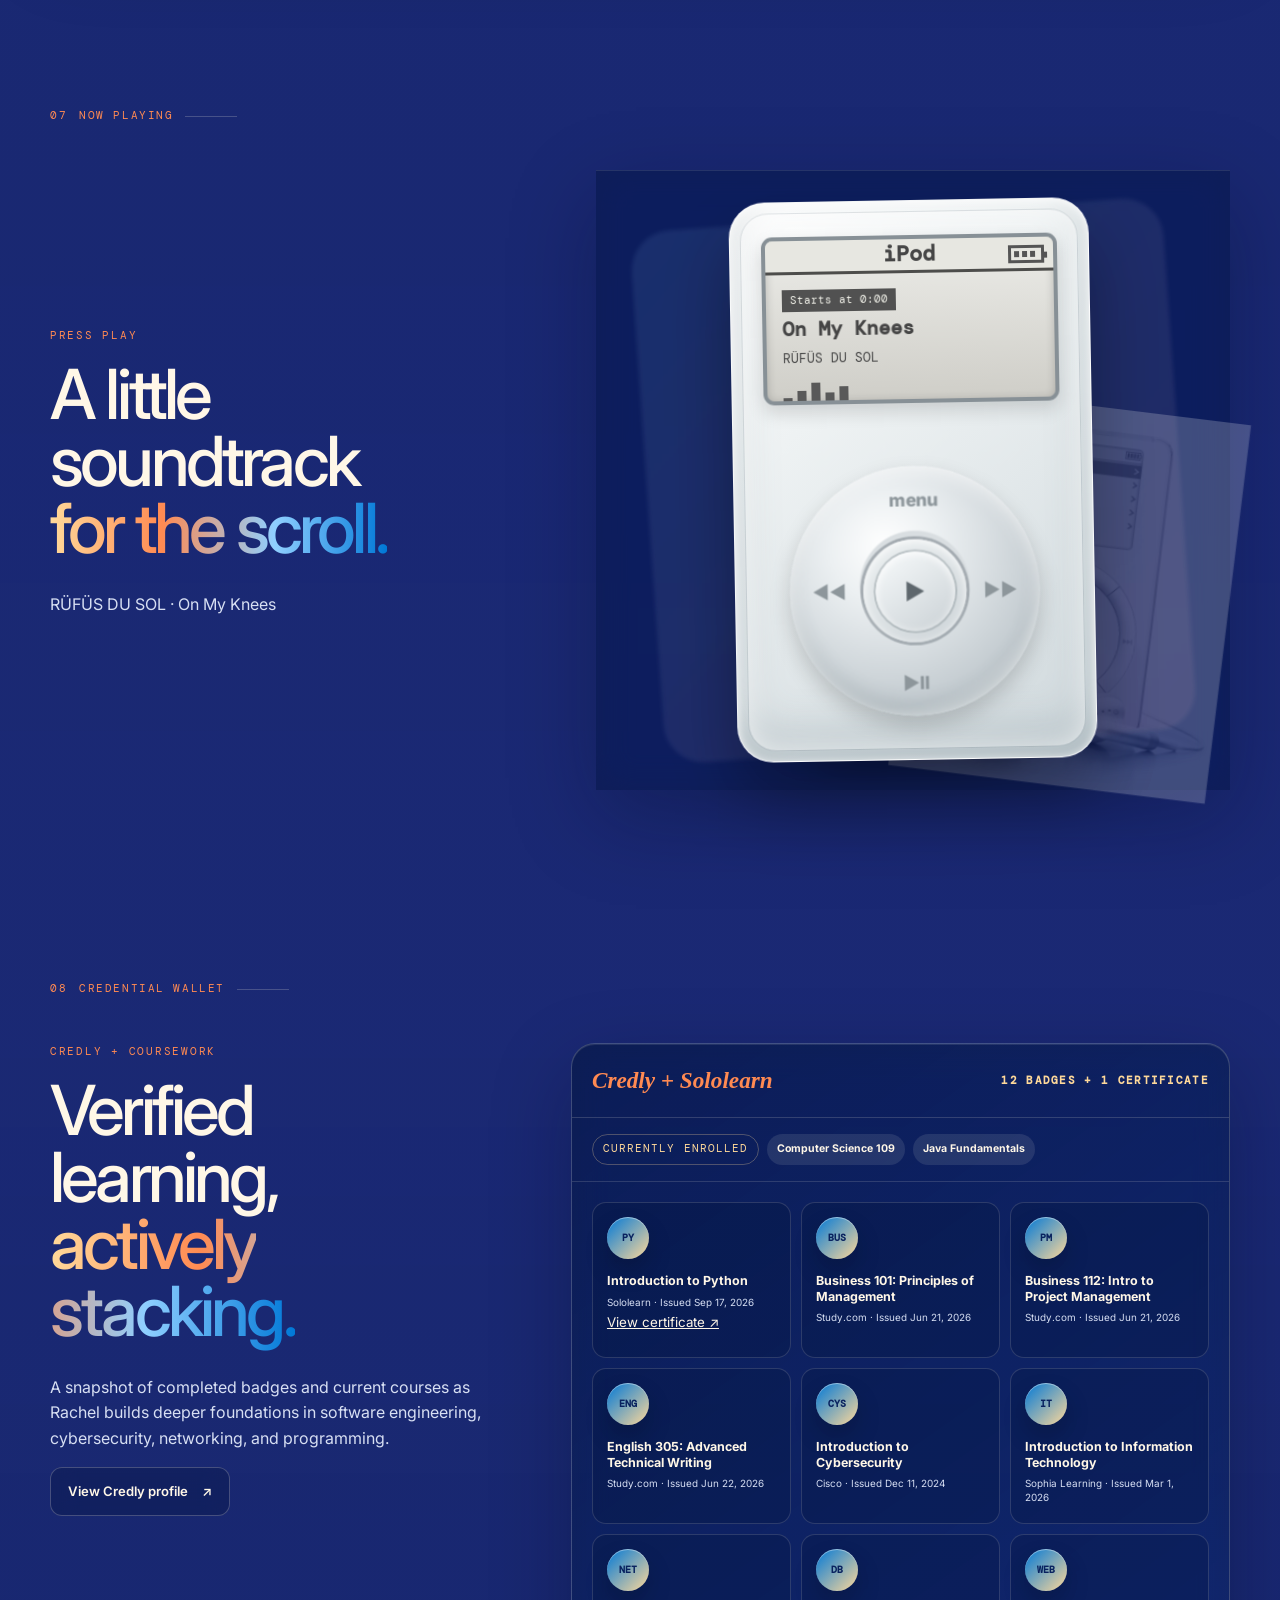
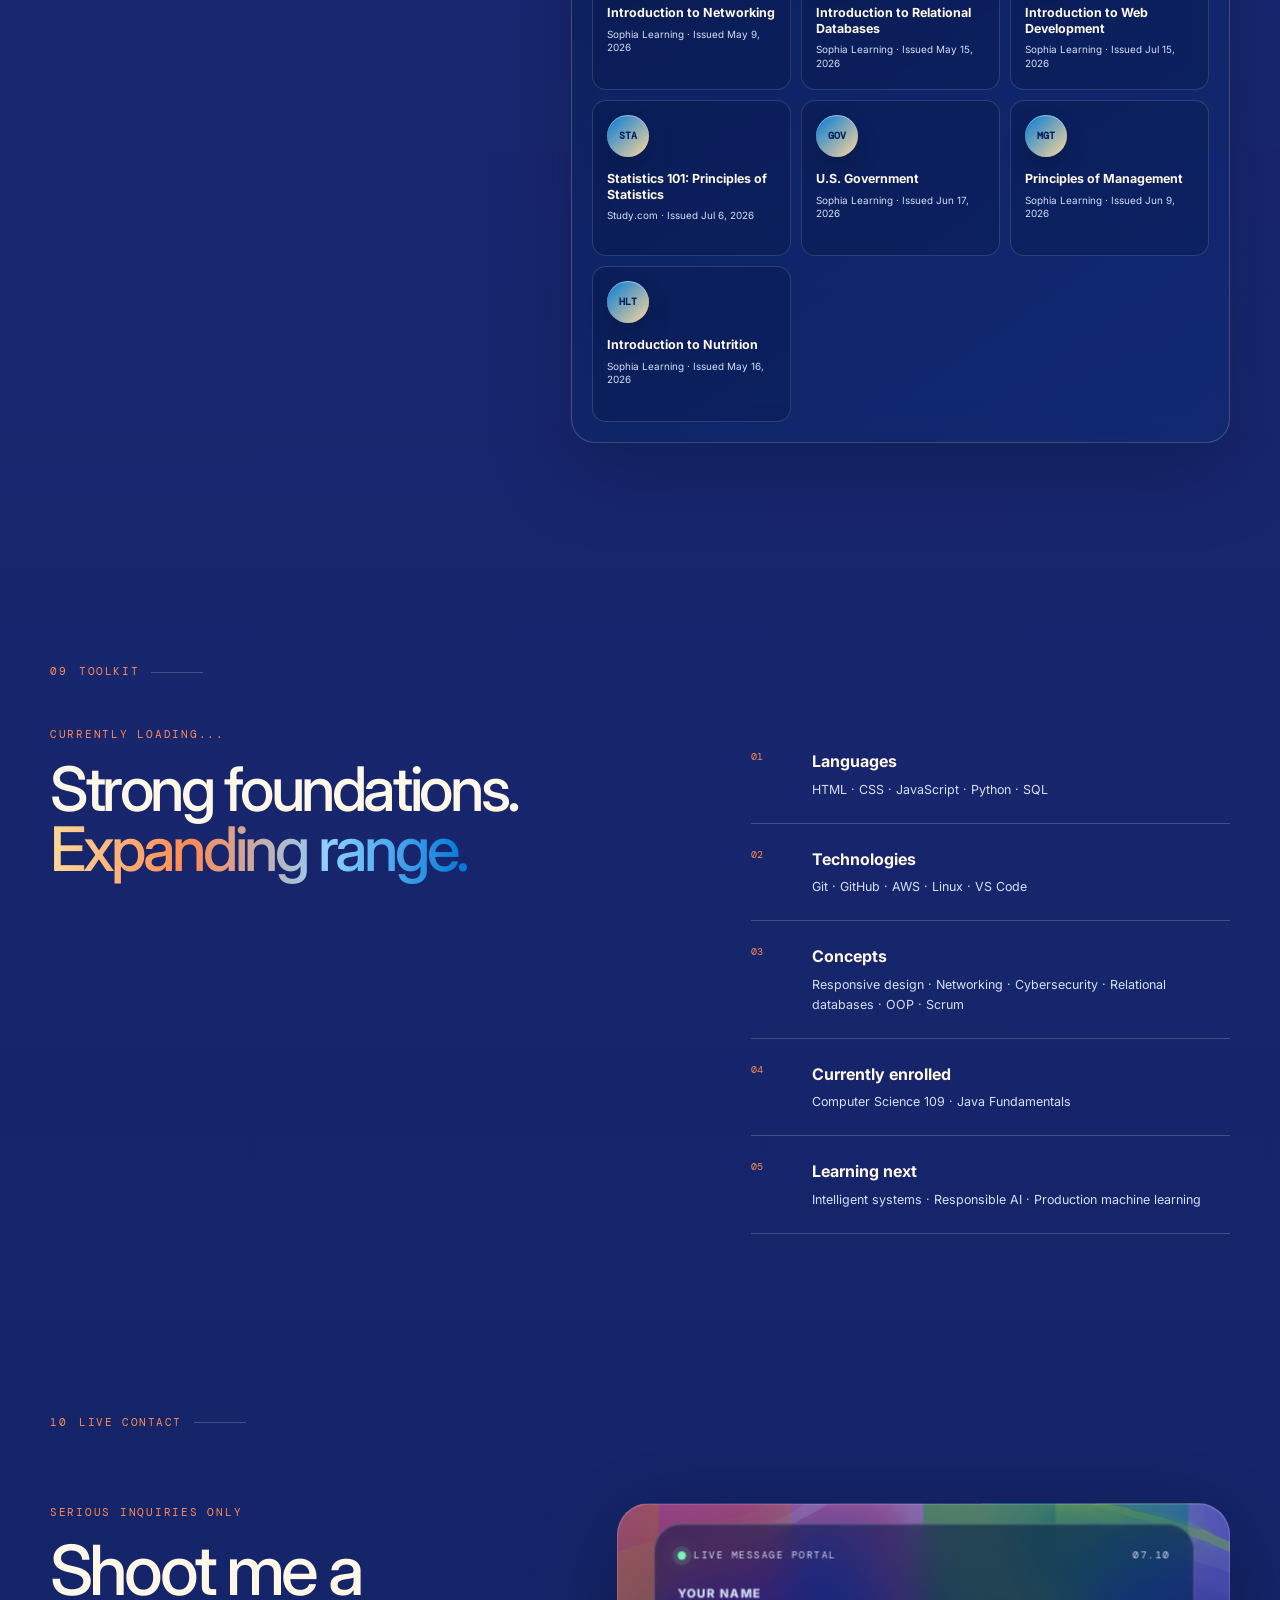
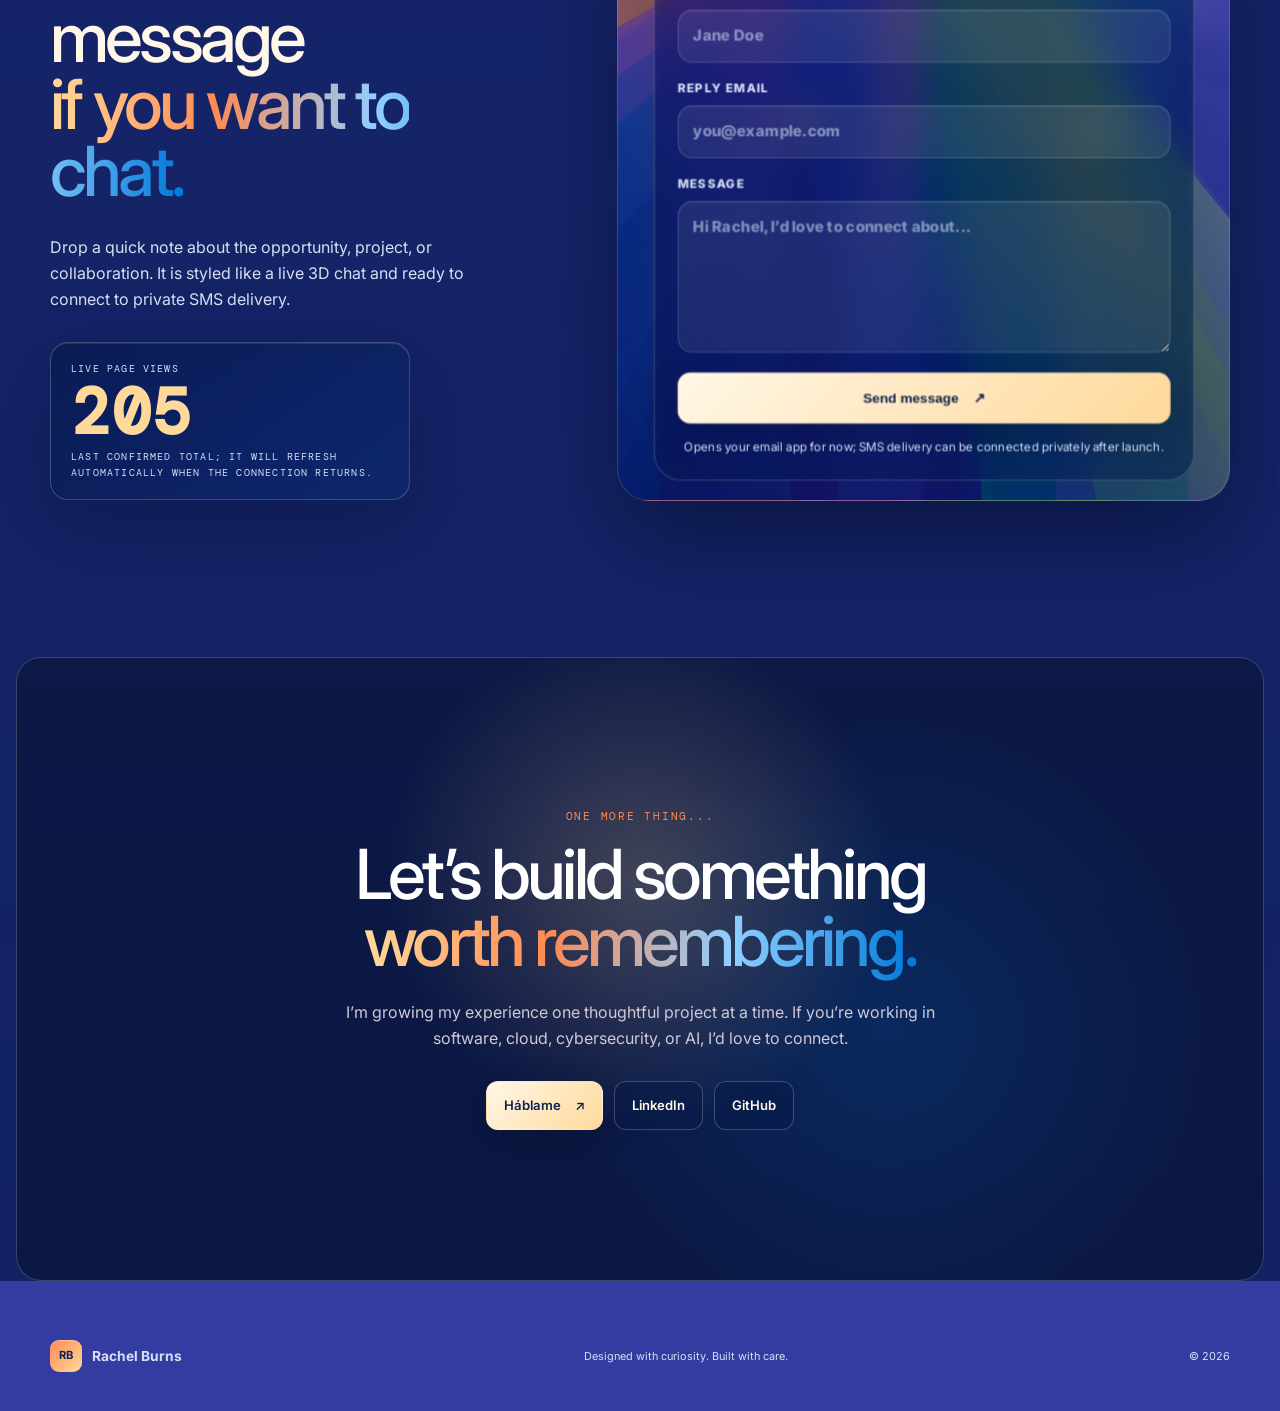
==== commit b4d66175: "Use full dreamy ribbons wallpaper and group anime viewers with corrected loading" ====
--- a/index.html
+++ b/index.html
@@ -9,9 +9,9 @@
   <link rel="preconnect" href="https://fonts.googleapis.com">
   <link rel="preconnect" href="https://fonts.gstatic.com" crossorigin>
   <link href="https://fonts.googleapis.com/css2?family=DM+Mono:wght@400;500&family=Inter:wght@400;500;600;700&display=swap" rel="stylesheet">
-  <link rel="stylesheet" href="styles.css?v=20261006-rainbow-background">
+  <link rel="stylesheet" href="styles.css?v=20261017-dreamy-ribbons-characters">
   <script src="https://static.sketchfab.com/api/sketchfab-viewer-1.12.1.js" defer></script>
-  <script src="script.js?v=20261006-live-page-views" defer></script>
+  <script src="script.js?v=20261017-character-loading" defer></script>
 </head>
 <body>
   <a class="skip-link" href="#main">Skip to content</a>
@@ -116,9 +116,19 @@
           </div>
         </div>
         <div class="anime-model-stack">
+<div class="nami-model-card luffy-model-card" aria-label="Animated Luffy Gear 5">
+    <div class="sketchfab-embed-wrapper character-model luffy-float-model">
+      <iframe title="Luffy Gear 5 _ Animation" data-sketchfab-uid="fc095c81ddce475284327e21ee6ce601" frameborder="0" allowtransparency="true" allowfullscreen mozallowfullscreen="true" webkitallowfullscreen="true" allow="autoplay; fullscreen; xr-spatial-tracking" xr-spatial-tracking execution-while-out-of-viewport execution-while-not-rendered web-share src="about:blank"></iframe>
+      <p class="model-credit">
+        <a href="https://sketchfab.com/3d-models/luffy-gear-5---animation-fc095c81ddce475284327e21ee6ce601?utm_medium=embed&utm_campaign=share-popup&utm_content=fc095c81ddce475284327e21ee6ce601" target="_blank" rel="nofollow">Luffy Gear 5 _ Animation</a>
+        by <a href="https://sketchfab.com/3DFigures?utm_medium=embed&utm_campaign=share-popup&utm_content=fc095c81ddce475284327e21ee6ce601" target="_blank" rel="nofollow">3D Figures</a>
+        on <a href="https://sketchfab.com?utm_medium=embed&utm_campaign=share-popup&utm_content=fc095c81ddce475284327e21ee6ce601" target="_blank" rel="nofollow">Sketchfab</a>
+      </p>
+    </div>
+  </div>
           <div class="nami-model-card" aria-label="Animated 3D model of Nami from One Piece">
             <div class="sketchfab-embed-wrapper character-model nami-float-model">
-              <iframe title="one piece bounty rush nami (thriller bark)" data-sketchfab-uid="3514079aab1d415c91f206bb3f3262cc" frameborder="0" allowtransparency="true" allowfullscreen mozallowfullscreen="true" webkitallowfullscreen="true" allow="autoplay; fullscreen; xr-spatial-tracking" xr-spatial-tracking execution-while-out-of-viewport execution-while-not-rendered web-share src="https://sketchfab.com/models/3514079aab1d415c91f206bb3f3262cc/embed?autostart=1&preload=1&transparent=1&ui_infos=0&ui_controls=0&ui_stop=0&ui_watermark=0&ui_watermark_link=0&ui_hint=0&ui_theme=dark&ui_ar=0&ui_vr=0&ui_settings=0&ui_fullscreen=0&ui_help=0&ui_inspector=0&ui_annotations=0&dnt=1"></iframe>
+              <iframe title="one piece bounty rush nami (thriller bark)" data-sketchfab-uid="3514079aab1d415c91f206bb3f3262cc" frameborder="0" allowtransparency="true" allowfullscreen mozallowfullscreen="true" webkitallowfullscreen="true" allow="autoplay; fullscreen; xr-spatial-tracking" xr-spatial-tracking execution-while-out-of-viewport execution-while-not-rendered web-share src="about:blank"></iframe>
               <p class="model-credit">
                 <a href="https://sketchfab.com/3d-models/one-piece-bounty-rush-nami-thriller-bark-3514079aab1d415c91f206bb3f3262cc?utm_medium=embed&utm_campaign=share-popup&utm_content=3514079aab1d415c91f206bb3f3262cc" target="_blank" rel="nofollow">one piece bounty rush nami (thriller bark)</a>
                 by <a href="https://sketchfab.com/primalfrom12?utm_medium=embed&utm_campaign=share-popup&utm_content=3514079aab1d415c91f206bb3f3262cc" target="_blank" rel="nofollow">emperor_prime</a>
@@ -128,7 +138,7 @@
           </div>
           <div class="nami-model-card killua-model-card" aria-label="Animated 3D model of Godspeed Killua from Hunter x Hunter">
             <div class="sketchfab-embed-wrapper character-model killua-float-model">
-              <iframe title="Godspeed Killua" data-sketchfab-uid="56ce35ab533e4e58838252ea903e8da4" frameborder="0" allowtransparency="true" allowfullscreen mozallowfullscreen="true" webkitallowfullscreen="true" allow="autoplay; fullscreen; xr-spatial-tracking" xr-spatial-tracking execution-while-out-of-viewport execution-while-not-rendered web-share loading="lazy" src="https://sketchfab.com/models/56ce35ab533e4e58838252ea903e8da4/embed?autospin=1&autostart=1&preload=1&transparent=1&ui_infos=0&ui_controls=0&ui_stop=0&ui_watermark=0&ui_watermark_link=0&ui_hint=0&ui_theme=dark&ui_ar=0&ui_vr=0&ui_settings=0&ui_fullscreen=0&ui_help=0&ui_inspector=0&ui_annotations=0&dnt=1"></iframe>
+              <iframe title="Godspeed Killua" data-sketchfab-uid="56ce35ab533e4e58838252ea903e8da4" frameborder="0" allowtransparency="true" allowfullscreen mozallowfullscreen="true" webkitallowfullscreen="true" allow="autoplay; fullscreen; xr-spatial-tracking" xr-spatial-tracking execution-while-out-of-viewport execution-while-not-rendered web-share loading="lazy" src="about:blank"></iframe>
               <p class="model-credit">
                 <a href="https://sketchfab.com/3d-models/godspeed-killua-56ce35ab533e4e58838252ea903e8da4?utm_medium=embed&utm_campaign=share-popup&utm_content=56ce35ab533e4e58838252ea903e8da4" target="_blank" rel="nofollow">Godspeed Killua</a>
                 by <a href="https://sketchfab.com/notoday?utm_medium=embed&utm_campaign=share-popup&utm_content=56ce35ab533e4e58838252ea903e8da4" target="_blank" rel="nofollow">Notoday</a>
--- a/styles.css
+++ b/styles.css
@@ -106,8 +106,8 @@
 body.light{--bg:#f6f2ec;--bg2:#e7edf4;--panel:rgba(255,255,255,.82);--panel-solid:#fffaf4;--text:#102044;--muted:#5d6e86;--line:rgba(16,32,68,.16);--pink:#e66942;--blue:#0077c8;--violet:#7a62c6;--sun:#d99936;--coral:#e66942}
 .ambient{background:radial-gradient(circle at 18% 18%,rgba(0,151,232,.18),transparent 31%),radial-gradient(circle at 76% 20%,rgba(255,217,154,.2),transparent 26%),radial-gradient(circle at 78% 78%,rgba(255,124,83,.14),transparent 30%)}
 .menu-bar{border-color:rgba(255,255,255,.2);background:rgba(6,17,41,.68)}body.light .menu-bar{background:rgba(255,250,244,.72)}.language-toggle{display:flex;align-items:center;gap:4px;padding:8px 10px;border:1px solid var(--line);border-radius:10px;background:rgba(255,255,255,.08);color:var(--text);font:inherit;font-size:.68rem;font-weight:800;cursor:pointer}.language-toggle i{color:var(--muted);font-style:normal}.language-toggle[aria-pressed=true] span:last-child,.language-toggle[aria-pressed=false] span:first-child{color:var(--sun)}
-.hero-wallpaper{background:linear-gradient(90deg,rgba(6,17,41,.88),rgba(6,17,41,.62) 45%,rgba(6,17,41,.14)),url('assets/images/portfolio-background.webp') center/cover}.hero-wallpaper:after{background:linear-gradient(to bottom,transparent 68%,var(--bg)),radial-gradient(circle at 58% 8%,rgba(255,217,154,.42),transparent 26%)}h1 em,h2 em{background:linear-gradient(90deg,var(--sun),var(--coral),#86d7ff);-webkit-background-clip:text;background-clip:text;color:transparent}.button.primary{background:linear-gradient(135deg,#fff7e7,#ffd99a);color:#12214a}.button.glass{border-color:rgba(255,255,255,.22);background:rgba(8,22,51,.36);color:#fff}.desktop-section{background:linear-gradient(180deg,transparent,rgba(16,38,90,.72) 18%,rgba(16,38,90,.72) 86%,transparent)}.contact{background:linear-gradient(rgba(6,17,41,.18),rgba(6,17,41,.74)),url('assets/images/portfolio-background.webp') center/cover}.contact .button.primary{background:#fff7e7;color:#12214a}.wallpaper-strip figure:nth-child(1) img,.wallpaper-strip figure:nth-child(2) img,.wallpaper-strip figure:nth-child(3) img{content:url('assets/images/portfolio-background.webp')}
-.miniature-world{padding-top:80px}.world-hero{display:grid;grid-template-columns:.65fr 1.15fr;gap:clamp(42px,7vw,90px);align-items:center}.world-copy p:not(.overline){color:var(--muted);max-width:520px}.mini-world-stage{position:relative;min-height:520px;overflow:hidden;border:1px solid rgba(255,255,255,.2);border-radius:26px;background:linear-gradient(rgba(5,13,30,.18),rgba(5,13,30,.42)),url('assets/images/portfolio-background.webp') center/cover;box-shadow:0 36px 100px rgba(0,0,0,.32);perspective:900px;transform-style:preserve-3d}.mini-world-stage:before{content:"";position:absolute;left:8%;right:8%;bottom:8%;height:45%;border-radius:50%;background:radial-gradient(ellipse at center,rgba(255,217,154,.42),rgba(255,124,83,.28) 34%,rgba(0,151,232,.28) 68%,transparent 70%);transform:rotateX(66deg);box-shadow:0 0 50px rgba(255,217,154,.2)}.mini-world-stage:after{content:"";position:absolute;inset:22px;border:1px solid rgba(255,255,255,.16);border-radius:22px;background:linear-gradient(120deg,transparent,rgba(255,255,255,.1),transparent);pointer-events:none}.sequoia-sky{position:absolute;inset:0;background:radial-gradient(circle at 52% 7%,rgba(255,245,210,.9),transparent 15%),linear-gradient(180deg,rgba(0,117,200,.2),transparent 45%);animation:world-sheen 9s ease-in-out infinite}.world-station{position:absolute;z-index:3;width:94px;height:78px;display:grid;place-items:center;gap:0;border:1px solid rgba(255,255,255,.24);border-radius:18px;background:rgba(7,21,47,.76);color:#fff;text-decoration:none;box-shadow:0 18px 30px rgba(0,0,0,.28),inset 0 1px rgba(255,255,255,.14);backdrop-filter:blur(14px);transform:translateZ(40px);transition:transform .2s,background .2s}.world-station:hover,.world-station:focus-visible{background:rgba(255,124,83,.84);transform:translateZ(72px) translateY(-6px)}.world-station span{color:var(--sun);font-family:"DM Mono",monospace;font-size:.58rem}.world-station b{font-size:.72rem;text-transform:uppercase;letter-spacing:.08em}.station-about{left:11%;top:17%}.station-work{right:15%;top:18%}.station-music{left:43%;top:42%}.station-skills{left:17%;bottom:16%}.station-contact{right:12%;bottom:17%}.world-orbit{position:absolute;z-index:2;left:14%;right:14%;top:48%;height:7px;border-radius:999px;background:linear-gradient(90deg,#0097e8,#fff7d6,#ff7c53);box-shadow:0 0 24px rgba(255,217,154,.35);transform:rotate(-10deg)}.world-avatar{position:absolute;z-index:4;left:calc(50% - 25px);top:calc(50% - 25px);width:50px;height:50px;display:grid;place-items:center;border-radius:50%;background:linear-gradient(145deg,#fff7e7,#ff9d66);color:#102044;font-weight:900;box-shadow:0 14px 26px rgba(0,0,0,.28);animation:world-travel 8s ease-in-out infinite}.mini-world-stage.is-active .world-avatar{animation-duration:3.8s}@keyframes world-travel{0%,100%{transform:translate(-170px,-112px)}25%{transform:translate(190px,-90px)}50%{transform:translate(0,38px)}75%{transform:translate(178px,126px)}}@keyframes world-sheen{50%{opacity:.72}}@media(max-width:900px){.world-hero{grid-template-columns:1fr}.mini-world-stage{min-height:470px}.menu-bar{gap:8px}.language-toggle{order:3}}@media(max-width:620px){.mini-world-stage{min-height:420px}.world-station{width:76px;height:64px;border-radius:14px}.world-station b{font-size:.58rem}.station-about{left:8%;top:14%}.station-work{right:8%;top:16%}.station-music{left:39%;top:43%}.station-skills{left:9%;bottom:16%}.station-contact{right:8%;bottom:16%}.ipod-floating-player{bottom:74px}.language-toggle{padding:7px 8px}}
+.hero-wallpaper{background:linear-gradient(90deg,rgba(6,17,41,.88),rgba(6,17,41,.62) 45%,rgba(6,17,41,.14)),url('assets/images/dreamy-ribbons.jpg') center/cover}.hero-wallpaper:after{background:linear-gradient(to bottom,transparent 68%,var(--bg)),radial-gradient(circle at 58% 8%,rgba(255,217,154,.42),transparent 26%)}h1 em,h2 em{background:linear-gradient(90deg,var(--sun),var(--coral),#86d7ff);-webkit-background-clip:text;background-clip:text;color:transparent}.button.primary{background:linear-gradient(135deg,#fff7e7,#ffd99a);color:#12214a}.button.glass{border-color:rgba(255,255,255,.22);background:rgba(8,22,51,.36);color:#fff}.desktop-section{background:linear-gradient(180deg,transparent,rgba(16,38,90,.72) 18%,rgba(16,38,90,.72) 86%,transparent)}.contact{background:linear-gradient(rgba(6,17,41,.18),rgba(6,17,41,.74)),url('assets/images/dreamy-ribbons.jpg') center/cover}.contact .button.primary{background:#fff7e7;color:#12214a}.wallpaper-strip figure:nth-child(1) img,.wallpaper-strip figure:nth-child(2) img,.wallpaper-strip figure:nth-child(3) img{content:url('assets/images/dreamy-ribbons.jpg')}
+.miniature-world{padding-top:80px}.world-hero{display:grid;grid-template-columns:.65fr 1.15fr;gap:clamp(42px,7vw,90px);align-items:center}.world-copy p:not(.overline){color:var(--muted);max-width:520px}.mini-world-stage{position:relative;min-height:520px;overflow:hidden;border:1px solid rgba(255,255,255,.2);border-radius:26px;background:linear-gradient(rgba(5,13,30,.18),rgba(5,13,30,.42)),url('assets/images/dreamy-ribbons.jpg') center/cover;box-shadow:0 36px 100px rgba(0,0,0,.32);perspective:900px;transform-style:preserve-3d}.mini-world-stage:before{content:"";position:absolute;left:8%;right:8%;bottom:8%;height:45%;border-radius:50%;background:radial-gradient(ellipse at center,rgba(255,217,154,.42),rgba(255,124,83,.28) 34%,rgba(0,151,232,.28) 68%,transparent 70%);transform:rotateX(66deg);box-shadow:0 0 50px rgba(255,217,154,.2)}.mini-world-stage:after{content:"";position:absolute;inset:22px;border:1px solid rgba(255,255,255,.16);border-radius:22px;background:linear-gradient(120deg,transparent,rgba(255,255,255,.1),transparent);pointer-events:none}.sequoia-sky{position:absolute;inset:0;background:radial-gradient(circle at 52% 7%,rgba(255,245,210,.9),transparent 15%),linear-gradient(180deg,rgba(0,117,200,.2),transparent 45%);animation:world-sheen 9s ease-in-out infinite}.world-station{position:absolute;z-index:3;width:94px;height:78px;display:grid;place-items:center;gap:0;border:1px solid rgba(255,255,255,.24);border-radius:18px;background:rgba(7,21,47,.76);color:#fff;text-decoration:none;box-shadow:0 18px 30px rgba(0,0,0,.28),inset 0 1px rgba(255,255,255,.14);backdrop-filter:blur(14px);transform:translateZ(40px);transition:transform .2s,background .2s}.world-station:hover,.world-station:focus-visible{background:rgba(255,124,83,.84);transform:translateZ(72px) translateY(-6px)}.world-station span{color:var(--sun);font-family:"DM Mono",monospace;font-size:.58rem}.world-station b{font-size:.72rem;text-transform:uppercase;letter-spacing:.08em}.station-about{left:11%;top:17%}.station-work{right:15%;top:18%}.station-music{left:43%;top:42%}.station-skills{left:17%;bottom:16%}.station-contact{right:12%;bottom:17%}.world-orbit{position:absolute;z-index:2;left:14%;right:14%;top:48%;height:7px;border-radius:999px;background:linear-gradient(90deg,#0097e8,#fff7d6,#ff7c53);box-shadow:0 0 24px rgba(255,217,154,.35);transform:rotate(-10deg)}.world-avatar{position:absolute;z-index:4;left:calc(50% - 25px);top:calc(50% - 25px);width:50px;height:50px;display:grid;place-items:center;border-radius:50%;background:linear-gradient(145deg,#fff7e7,#ff9d66);color:#102044;font-weight:900;box-shadow:0 14px 26px rgba(0,0,0,.28);animation:world-travel 8s ease-in-out infinite}.mini-world-stage.is-active .world-avatar{animation-duration:3.8s}@keyframes world-travel{0%,100%{transform:translate(-170px,-112px)}25%{transform:translate(190px,-90px)}50%{transform:translate(0,38px)}75%{transform:translate(178px,126px)}}@keyframes world-sheen{50%{opacity:.72}}@media(max-width:900px){.world-hero{grid-template-columns:1fr}.mini-world-stage{min-height:470px}.menu-bar{gap:8px}.language-toggle{order:3}}@media(max-width:620px){.mini-world-stage{min-height:420px}.world-station{width:76px;height:64px;border-radius:14px}.world-station b{font-size:.58rem}.station-about{left:8%;top:14%}.station-work{right:8%;top:16%}.station-music{left:39%;top:43%}.station-skills{left:9%;bottom:16%}.station-contact{right:8%;bottom:16%}.ipod-floating-player{bottom:74px}.language-toggle{padding:7px 8px}}
 
 .world-palette{display:inline-flex;gap:5px;margin-top:22px;padding:5px;border:1px solid var(--line);border-radius:14px;background:rgba(255,255,255,.08);backdrop-filter:blur(14px)}.world-palette button{min-width:88px;padding:8px 12px;border:0;border-radius:10px;background:transparent;color:var(--muted);font:inherit;font-size:.72rem;font-weight:800;cursor:pointer}.world-palette button.active{background:linear-gradient(135deg,var(--sun),var(--coral));color:#102044;box-shadow:0 8px 18px rgba(0,0,0,.18)}.world-live-video{position:absolute;inset:0;width:100%;height:100%;object-fit:cover;opacity:0;filter:saturate(1.25) contrast(1.05);transition:opacity .45s ease;pointer-events:none}.world-live-mode .world-live-video{opacity:1}.world-live-mode .mini-world-stage{border-color:rgba(175,231,255,.32);background:linear-gradient(135deg,rgba(1,14,32,.18),rgba(5,23,54,.4));box-shadow:0 36px 100px rgba(0,42,88,.38),0 0 38px rgba(0,151,232,.18)}.world-live-mode .mini-world-stage:before{background:radial-gradient(ellipse at center,rgba(151,231,255,.42),rgba(118,103,216,.3) 35%,rgba(255,116,167,.22) 64%,transparent 70%);box-shadow:0 0 58px rgba(0,151,232,.32)}.world-live-mode .sequoia-sky{background:radial-gradient(circle at 76% 17%,rgba(120,220,255,.42),transparent 22%),linear-gradient(180deg,rgba(7,9,58,.18),transparent 48%)}.world-live-mode .world-station{background:rgba(3,19,48,.7);border-color:rgba(181,237,255,.34)}.world-live-mode .world-station:hover,.world-live-mode .world-station:focus-visible{background:rgba(0,151,232,.82)}.world-live-mode .world-orbit{background:linear-gradient(90deg,#64d8ff,#b99cff,#ff7eb3);box-shadow:0 0 28px rgba(100,216,255,.42)}.world-live-mode .world-avatar{background:linear-gradient(145deg,#dcfbff,#a995ff,#ff8fc0);color:#07152f}.world-live-mode .world-palette button.active{background:linear-gradient(135deg,#64d8ff,#ff8fc0)}
 
@@ -126,10 +126,10 @@
 .anime-model-stack{display:grid;gap:24px}.anime-model-stack .nami-model-card{min-height:440px}.anime-model-stack .sketchfab-embed-wrapper iframe{min-height:310px}.killua-bubble{margin-top:18px}.killua-bubble:after{right:auto;left:38px}.killua-model-card:before{background:radial-gradient(circle at 46% 10%,color-mix(in srgb,var(--blue) 30%,transparent),transparent 26%),linear-gradient(135deg,color-mix(in srgb,var(--blue) 18%,transparent),color-mix(in srgb,var(--violet) 16%,transparent))}.killua-orbit{border-color:color-mix(in srgb,var(--blue) 55%,transparent);animation-duration:8s;animation-direction:reverse}.killua-orbit:before{background:var(--blue);box-shadow:0 0 16px var(--blue),0 0 34px color-mix(in srgb,var(--blue) 75%,transparent)}.killua-orbit:after{background:var(--violet);box-shadow:0 0 16px var(--violet)}@media(max-width:960px){.anime-model-stack .nami-model-card{min-height:420px}.anime-model-stack .sketchfab-embed-wrapper iframe{min-height:330px}}@media(max-width:520px){.anime-model-stack{gap:18px}.anime-model-stack .nami-model-card{min-height:360px}.anime-model-stack .sketchfab-embed-wrapper iframe{min-height:250px}}
 
 /* Sequoia-only hero background with soft video changeover */
-.hero-live-video{position:absolute;inset:0;width:100%;height:100%;object-fit:cover;opacity:0;filter:saturate(1.08) contrast(1.04);animation:hero-video-fade 18s ease-in-out infinite;pointer-events:none}.hero-wallpaper:after{z-index:2}.hero-content,.scroll-cue{z-index:3}.hero-wallpaper{background:linear-gradient(90deg,rgba(6,17,41,.88),rgba(6,17,41,.62) 45%,rgba(6,17,41,.14)),url('assets/images/portfolio-background.webp') center/cover}.hero-wallpaper:before{content:"";position:absolute;inset:0;z-index:1;background:linear-gradient(90deg,rgba(6,17,41,.88),rgba(6,17,41,.62) 45%,rgba(6,17,41,.14));pointer-events:none}@keyframes hero-video-fade{0%,32%,100%{opacity:0}46%,76%{opacity:.82}}@media(prefers-reduced-motion:reduce){.hero-live-video{animation:none;opacity:0}}
+.hero-live-video{position:absolute;inset:0;width:100%;height:100%;object-fit:cover;opacity:0;filter:saturate(1.08) contrast(1.04);animation:hero-video-fade 18s ease-in-out infinite;pointer-events:none}.hero-wallpaper:after{z-index:2}.hero-content,.scroll-cue{z-index:3}.hero-wallpaper{background:linear-gradient(90deg,rgba(6,17,41,.88),rgba(6,17,41,.62) 45%,rgba(6,17,41,.14)),url('assets/images/dreamy-ribbons.jpg') center/cover}.hero-wallpaper:before{content:"";position:absolute;inset:0;z-index:1;background:linear-gradient(90deg,rgba(6,17,41,.88),rgba(6,17,41,.62) 45%,rgba(6,17,41,.14));pointer-events:none}@keyframes hero-video-fade{0%,32%,100%{opacity:0}46%,76%{opacity:.82}}@media(prefers-reduced-motion:reduce){.hero-live-video{animation:none;opacity:0}}
 
 /* Final hero direction: animated Sequoia still only, no desktop video */
-.hero-live-video{display:none!important}.hero-wallpaper{overflow:hidden;background:none!important}.hero-wallpaper:before{content:"";position:absolute;inset:-4%;z-index:0;background:linear-gradient(90deg,rgba(6,17,41,.88),rgba(6,17,41,.62) 45%,rgba(6,17,41,.14)),url('assets/images/portfolio-background.webp') center/cover;animation:sequoia-still-drift 22s ease-in-out infinite;pointer-events:none}.hero-wallpaper:after{z-index:1;background:linear-gradient(to bottom,transparent 68%,var(--bg)),radial-gradient(circle at 58% 8%,rgba(255,217,154,.42),transparent 26%)}.hero-content,.scroll-cue{z-index:2}@keyframes sequoia-still-drift{0%,100%{transform:scale(1.02) translate3d(0,0,0);filter:saturate(1.04)}50%{transform:scale(1.08) translate3d(-1.4%,.8%,0);filter:saturate(1.16)}}@media(prefers-reduced-motion:reduce){.hero-wallpaper:before{animation:none;transform:none}}
+.hero-live-video{display:none!important}.hero-wallpaper{overflow:hidden;background:none!important}.hero-wallpaper:before{content:"";position:absolute;inset:-4%;z-index:0;background:linear-gradient(90deg,rgba(6,17,41,.88),rgba(6,17,41,.62) 45%,rgba(6,17,41,.14)),url('assets/images/dreamy-ribbons.jpg') center/cover;animation:sequoia-still-drift 22s ease-in-out infinite;pointer-events:none}.hero-wallpaper:after{z-index:1;background:linear-gradient(to bottom,transparent 68%,var(--bg)),radial-gradient(circle at 58% 8%,rgba(255,217,154,.42),transparent 26%)}.hero-content,.scroll-cue{z-index:2}@keyframes sequoia-still-drift{0%,100%{transform:scale(1.02) translate3d(0,0,0);filter:saturate(1.04)}50%{transform:scale(1.08) translate3d(-1.4%,.8%,0);filter:saturate(1.16)}}@media(prefers-reduced-motion:reduce){.hero-wallpaper:before{animation:none;transform:none}}
 
 /* Final hero portrait: natural crop with black-and-white hover */
 .profile-window{width:min(42vw,560px);aspect-ratio:2406/1562;border:1px solid rgba(255,255,255,.24);border-radius:26px;background:#151826;box-shadow:0 32px 85px rgba(0,0,0,.42);overflow:hidden;transform:none}.profile-window figure{position:relative;width:100%;height:100%;margin:0}.profile-window .window-bar,.profile-window figcaption{display:none}.profile-window img{position:absolute;inset:0;width:100%;height:100%;display:block;aspect-ratio:auto;object-fit:contain;object-position:center;transition:opacity .55s ease,transform .7s ease,filter .55s ease}.profile-window .profile-color{opacity:1}.profile-window .profile-bw{opacity:0;filter:contrast(1.04)}.profile-window:hover img,.profile-window:focus-within img{transform:scale(1.015)}.profile-window:hover .profile-bw,.profile-window:focus-within .profile-bw{opacity:1}.profile-window:hover .profile-color,.profile-window:focus-within .profile-color{opacity:0}@media(max-width:850px){.profile-window{width:min(88vw,560px);justify-self:center}}@media(max-width:520px){.profile-window{width:100%;aspect-ratio:2406/1562;border-radius:20px}}
@@ -137,8 +137,8 @@
 /* Final simplified four-color Sequoia system */
 :root{--bg:#07152f;--bg2:#10265a;--panel:rgba(12,28,62,.78);--panel-solid:#102351;--text:#fff8ed;--muted:#c7d5e8;--line:rgba(255,248,237,.18);--pink:#ff7c53;--blue:#0097e8;--violet:#0097e8;--sun:#ffd99a;--coral:#ff7c53;color-scheme:dark}
 body.light{--bg:#f6f2ec;--bg2:#e7edf4;--panel:rgba(255,255,255,.82);--panel-solid:#fffaf4;--text:#102044;--muted:#5d6e86;--line:rgba(16,32,68,.16);--pink:#e66942;--blue:#0077c8;--violet:#0077c8;--sun:#d99936;--coral:#e66942;color-scheme:light}
-body{background:var(--bg);color:var(--text)}.ambient{background:radial-gradient(circle at 18% 18%,rgba(0,151,232,.16),transparent 31%),radial-gradient(circle at 76% 20%,rgba(255,217,154,.18),transparent 26%),radial-gradient(circle at 78% 78%,rgba(255,124,83,.12),transparent 30%)}.wordmark span{background:linear-gradient(135deg,var(--coral),var(--sun))}.menu-bar{background:rgba(6,17,41,.68);border-color:var(--line)}body.light .menu-bar{background:rgba(255,250,244,.72)}h1 em,h2 em{background:linear-gradient(90deg,var(--sun),var(--coral),var(--blue));-webkit-background-clip:text;background-clip:text;color:transparent}.button.primary{background:linear-gradient(135deg,#fff7e7,var(--sun));color:#12214a}.desktop-section{background:linear-gradient(180deg,transparent,rgba(16,38,90,.72) 18%,rgba(16,38,90,.72) 86%,transparent)}.project-number,.skill-list article>span,.section-index span,.overline{color:var(--coral)}.folder-icon{background:linear-gradient(135deg,var(--blue),#0f5ea8)}.folder-icon.coral{background:linear-gradient(135deg,var(--coral),#b84d2f)}.contact{background:linear-gradient(rgba(6,17,41,.18),rgba(6,17,41,.74)),url('assets/images/portfolio-background.webp') center/cover}
-.hero-wallpaper{overflow:hidden;background:#07152f!important}.hero-wallpaper:before,.hero-wallpaper:after{content:"";position:absolute;inset:-4%;pointer-events:none}.hero-wallpaper:before{z-index:0;background:linear-gradient(90deg,rgba(6,17,41,.88),rgba(6,17,41,.62) 45%,rgba(6,17,41,.14)),url('assets/images/portfolio-background.webp') center/cover;animation:sequoia-base-drift 24s ease-in-out infinite}.hero-wallpaper:after{z-index:1;background:linear-gradient(90deg,rgba(6,17,41,.9),rgba(6,17,41,.6) 45%,rgba(6,17,41,.16)),url('assets/images/portfolio-background.webp') center/cover;filter:hue-rotate(28deg) saturate(1.2) brightness(1.04);opacity:0;animation:sequoia-color-shift 24s ease-in-out infinite}.hero{isolation:isolate}.hero:after{content:"";position:absolute;inset:0;z-index:1;background:linear-gradient(to bottom,transparent 68%,var(--bg)),radial-gradient(circle at 58% 8%,rgba(255,217,154,.42),transparent 26%);pointer-events:none}.hero-content,.scroll-cue{z-index:2}@keyframes sequoia-base-drift{0%,100%{transform:scale(1.02) translate3d(0,0,0)}50%{transform:scale(1.07) translate3d(-1.2%,.7%,0)}}@keyframes sequoia-color-shift{0%,34%,100%{opacity:0;transform:scale(1.02) translate3d(0,0,0)}50%,72%{opacity:.72;transform:scale(1.07) translate3d(1.1%,-.7%,0)}}@media(prefers-reduced-motion:reduce){.hero-wallpaper:before,.hero-wallpaper:after{animation:none;transform:none}.hero-wallpaper:after{opacity:0}}
+body{background:var(--bg);color:var(--text)}.ambient{background:radial-gradient(circle at 18% 18%,rgba(0,151,232,.16),transparent 31%),radial-gradient(circle at 76% 20%,rgba(255,217,154,.18),transparent 26%),radial-gradient(circle at 78% 78%,rgba(255,124,83,.12),transparent 30%)}.wordmark span{background:linear-gradient(135deg,var(--coral),var(--sun))}.menu-bar{background:rgba(6,17,41,.68);border-color:var(--line)}body.light .menu-bar{background:rgba(255,250,244,.72)}h1 em,h2 em{background:linear-gradient(90deg,var(--sun),var(--coral),var(--blue));-webkit-background-clip:text;background-clip:text;color:transparent}.button.primary{background:linear-gradient(135deg,#fff7e7,var(--sun));color:#12214a}.desktop-section{background:linear-gradient(180deg,transparent,rgba(16,38,90,.72) 18%,rgba(16,38,90,.72) 86%,transparent)}.project-number,.skill-list article>span,.section-index span,.overline{color:var(--coral)}.folder-icon{background:linear-gradient(135deg,var(--blue),#0f5ea8)}.folder-icon.coral{background:linear-gradient(135deg,var(--coral),#b84d2f)}.contact{background:linear-gradient(rgba(6,17,41,.18),rgba(6,17,41,.74)),url('assets/images/dreamy-ribbons.jpg') center/cover}
+.hero-wallpaper{overflow:hidden;background:#07152f!important}.hero-wallpaper:before,.hero-wallpaper:after{content:"";position:absolute;inset:-4%;pointer-events:none}.hero-wallpaper:before{z-index:0;background:linear-gradient(90deg,rgba(6,17,41,.88),rgba(6,17,41,.62) 45%,rgba(6,17,41,.14)),url('assets/images/dreamy-ribbons.jpg') center/cover;animation:sequoia-base-drift 24s ease-in-out infinite}.hero-wallpaper:after{z-index:1;background:linear-gradient(90deg,rgba(6,17,41,.9),rgba(6,17,41,.6) 45%,rgba(6,17,41,.16)),url('assets/images/dreamy-ribbons.jpg') center/cover;filter:hue-rotate(28deg) saturate(1.2) brightness(1.04);opacity:0;animation:sequoia-color-shift 24s ease-in-out infinite}.hero{isolation:isolate}.hero:after{content:"";position:absolute;inset:0;z-index:1;background:linear-gradient(to bottom,transparent 68%,var(--bg)),radial-gradient(circle at 58% 8%,rgba(255,217,154,.42),transparent 26%);pointer-events:none}.hero-content,.scroll-cue{z-index:2}@keyframes sequoia-base-drift{0%,100%{transform:scale(1.02) translate3d(0,0,0)}50%{transform:scale(1.07) translate3d(-1.2%,.7%,0)}}@keyframes sequoia-color-shift{0%,34%,100%{opacity:0;transform:scale(1.02) translate3d(0,0,0)}50%,72%{opacity:.72;transform:scale(1.07) translate3d(1.1%,-.7%,0)}}@media(prefers-reduced-motion:reduce){.hero-wallpaper:before,.hero-wallpaper:after{animation:none;transform:none}.hero-wallpaper:after{opacity:0}}
 
 /* Final anime direction: transparent floating character models only */
 .anime-model-stack{gap:12px}.anime-model-stack .nami-model-card,.nami-model-card,.killua-model-card{min-height:clamp(380px,52vw,620px);display:grid;place-items:center;background:transparent!important;box-shadow:none!important;perspective:1200px}.nami-model-card:before,.killua-model-card:before,.nami-orbit,.killua-orbit{display:none!important}.sketchfab-embed-wrapper{width:min(100%,680px);padding:0!important;border:0!important;border-radius:0!important;background:transparent!important;box-shadow:none!important;backdrop-filter:none!important;transform:none!important;animation:character-float 5.8s ease-in-out infinite}.sketchfab-embed-wrapper iframe{width:100%;aspect-ratio:4/5;min-height:clamp(360px,56vw,660px)!important;border:0!important;border-radius:0!important;background:transparent!important;filter:drop-shadow(0 26px 34px rgba(0,0,0,.32))}.model-credit{width:min(100%,520px);margin:8px auto 0;text-align:center;opacity:.62;font-size:.58rem}.model-credit:hover{opacity:1}@keyframes character-float{50%{translate:0 -12px}}@media(max-width:960px){.anime-model-stack .nami-model-card,.nami-model-card,.killua-model-card{min-height:clamp(340px,86vw,560px)}.sketchfab-embed-wrapper{width:min(100%,560px)}.sketchfab-embed-wrapper iframe{min-height:clamp(330px,88vw,570px)!important}}@media(max-width:520px){.anime-model-stack{gap:4px}.anime-model-stack .nami-model-card,.nami-model-card,.killua-model-card{min-height:360px}.sketchfab-embed-wrapper iframe{min-height:360px!important}.model-credit{font-size:.52rem}}@media(prefers-reduced-motion:reduce){.sketchfab-embed-wrapper{animation:none}}
@@ -154,14 +154,14 @@
 body.light{--bg:#071a4c;--bg2:#12357a;--panel:rgba(255,248,237,.82);--panel-solid:#fff7e7;--text:#10204a;--muted:#53637f;--line:rgba(16,32,74,.18);--pink:#e96e45;--blue:#006fc4;--violet:#7666bf;--sun:#d89634;--coral:#e96e45;color-scheme:light}
 body{background:#061949;color:var(--text)}
 .ambient{z-index:-1;background:#061949!important}
-.ambient:before,.ambient:after{content:"";position:fixed;inset:-7%;pointer-events:none;background:url('assets/images/portfolio-background.webp') center/cover no-repeat;transform:scale(1.03);will-change:opacity,filter,transform}
+.ambient:before,.ambient:after{content:"";position:fixed;inset:-7%;pointer-events:none;background:url('assets/images/dreamy-ribbons.jpg') center/cover no-repeat;transform:scale(1.03);will-change:opacity,filter,transform}
 .ambient:before{opacity:.98;filter:saturate(1.15) contrast(1.04) brightness(.9)}
 .ambient:after{opacity:calc(.12 + (var(--sequoia-shift) * .58));filter:hue-rotate(20deg) saturate(1.25) contrast(1.05) brightness(1.04);transform:scale(1.08) translate3d(calc(var(--sequoia-shift) * -1.4%),calc(var(--sequoia-shift) * .8%),0);transition:opacity .45s ease,transform .7s ease,filter .45s ease}
 body:has(a:hover) .ambient:after,body:has(button:hover) .ambient:after,body:has(.map-node:hover) .ambient:after,body:has(.world-station:hover) .ambient:after{opacity:.72;filter:hue-rotate(26deg) saturate(1.32) contrast(1.06) brightness(1.06)}
 main{position:relative;isolation:isolate}
 main:before{content:"";position:absolute;inset:0;z-index:-1;pointer-events:none;background:linear-gradient(180deg,rgba(6,25,73,.22),rgba(6,25,73,.64) 22%,rgba(6,25,73,.54) 62%,rgba(6,25,73,.74));backdrop-filter:saturate(1.05)}
 .hero-wallpaper{background:transparent!important}
-.hero-wallpaper:before{background:linear-gradient(90deg,rgba(6,25,73,.84),rgba(6,25,73,.46) 45%,rgba(6,25,73,.08)),url('assets/images/portfolio-background.webp') center/cover!important;filter:saturate(1.18) contrast(1.04)!important}
+.hero-wallpaper:before{background:linear-gradient(90deg,rgba(6,25,73,.84),rgba(6,25,73,.46) 45%,rgba(6,25,73,.08)),url('assets/images/dreamy-ribbons.jpg') center/cover!important;filter:saturate(1.18) contrast(1.04)!important}
 .hero-wallpaper:after{background:linear-gradient(to bottom,transparent 66%,rgba(6,25,73,.75)),radial-gradient(circle at 52% 7%,rgba(255,217,154,.4),transparent 24%)!important}
 .hero:after{background:linear-gradient(to bottom,transparent 68%,rgba(6,25,73,.72)),radial-gradient(circle at 58% 8%,rgba(255,217,154,.36),transparent 26%)!important}
 .menu-bar{background:rgba(6,25,73,.62)!important;border-color:rgba(255,247,231,.24)!important;box-shadow:0 18px 55px rgba(3,12,35,.28)!important}
@@ -172,14 +172,14 @@
 .window,.project-window,.map-window,.project-card,.word-card,.nami-bubble,.visitor-counter,.chat-card,.mini-world-stage,.ipod-stage,.ipod-floating-player{background:rgba(7,24,68,.58)!important;border-color:rgba(255,247,231,.2)!important;box-shadow:0 28px 80px rgba(3,12,35,.28),inset 0 1px rgba(255,247,231,.1)!important;backdrop-filter:blur(18px) saturate(1.22)}
 .project-card,.word-card,.nami-bubble,.visitor-counter{background:linear-gradient(145deg,rgba(7,24,68,.64),rgba(15,45,105,.38))!important}
 .finder>aside{background:rgba(4,14,45,.2)!important}
-.project-art,.world,.mini-world-stage,.contact,.chat-3d-stage:before,.word-3d-stage:before{background:linear-gradient(rgba(6,25,73,.42),rgba(6,25,73,.66)),url('assets/images/portfolio-background.webp') center/cover!important}
+.project-art,.world,.mini-world-stage,.contact,.chat-3d-stage:before,.word-3d-stage:before{background:linear-gradient(rgba(6,25,73,.42),rgba(6,25,73,.66)),url('assets/images/dreamy-ribbons.jpg') center/cover!important}
 .project-art,.world,.mini-world-stage,.chat-3d-stage:before,.word-3d-stage:before{filter:saturate(1.1)}
-.wallpaper-strip figure img{content:url('assets/images/portfolio-background.webp')!important;filter:saturate(1.12) contrast(1.03);transition:filter .45s ease,transform .45s ease}
+.wallpaper-strip figure img{content:url('assets/images/dreamy-ribbons.jpg')!important;filter:saturate(1.12) contrast(1.03);transition:filter .45s ease,transform .45s ease}
 .wallpaper-strip figure:hover img{filter:hue-rotate(22deg) saturate(1.28) brightness(1.05);transform:scale(1.04)}
 .button.primary{background:linear-gradient(135deg,#fff7e7,var(--sun))!important;color:#10204a!important}
 .button.glass,.language-toggle,.theme-toggle{background:rgba(7,24,68,.36)!important;border-color:rgba(255,247,231,.22)!important;color:var(--text)!important}
 .overline,.section-index span,.project-number,.skill-list article>span{color:#ff8a52!important}
-.contact{background:linear-gradient(rgba(6,25,73,.28),rgba(6,25,73,.72)),url('assets/images/portfolio-background.webp') center/cover!important}
+.contact{background:linear-gradient(rgba(6,25,73,.28),rgba(6,25,73,.72)),url('assets/images/dreamy-ribbons.jpg') center/cover!important}
 .contact-glow{background:radial-gradient(circle at 50% 35%,rgba(255,217,154,.22),transparent 34%),radial-gradient(circle at 70% 60%,rgba(0,120,215,.18),transparent 34%)!important}
 @media(prefers-reduced-motion:reduce){.ambient:after{transition:none;transform:none}}
 
@@ -276,3 +276,22 @@
 body.light .sketchfab-embed-wrapper.character-model iframe{
   mix-blend-mode:multiply;
 }
+
+/* Full supplied wallpaper, with no edge cropping or hover recoloring. */
+html{background:#343ca2}
+body,body.light{background:transparent!important}
+.ambient{position:fixed;inset:0;z-index:-1;background:transparent!important}
+.ambient:before{inset:0!important;background:url('assets/images/dreamy-ribbons.jpg') center / 100% 100% no-repeat!important;opacity:1!important;filter:none!important;transform:none!important;animation:none!important}
+.ambient:after{display:none!important}
+.hero-wallpaper,.hero-wallpaper:before,.hero-wallpaper:after,.hero:after{background:transparent!important;animation:none!important;filter:none!important}
+.hero-wallpaper:before,.hero-wallpaper:after,.hero:after{display:none!important}
+.contact{background:rgba(6,17,41,.52)!important}
+.hero-copy{padding:24px;border-radius:22px;background:rgba(6,17,41,.45);backdrop-filter:blur(10px)}
+.anime-model-stack{grid-template-columns:repeat(3,minmax(0,1fr));gap:16px!important;width:100%}
+.nami-grid{grid-template-columns:1fr}
+.anime-model-stack .character-model{width:100%!important;max-width:100%!important;height:360px!important;overflow:visible!important;mix-blend-mode:normal!important}
+.anime-model-stack .character-model iframe{position:relative!important;inset:auto!important;width:100%!important;height:320px!important;min-height:0!important;max-width:100%!important;transform:none!important;filter:none!important;mix-blend-mode:normal!important;background:transparent!important;visibility:hidden}
+.anime-model-stack .character-model[data-viewer-state="ready"] iframe{visibility:visible}
+.anime-model-stack .character-model .model-credit{display:block!important;opacity:.85!important;width:100%!important;font-size:.65rem!important}
+.model-status{font-size:.8rem;text-align:center;color:var(--text);padding:12px}
+@media(max-width:760px){.anime-model-stack{grid-template-columns:1fr}.hero-copy{padding:18px}.anime-model-stack .character-model{max-width:420px!important}}
